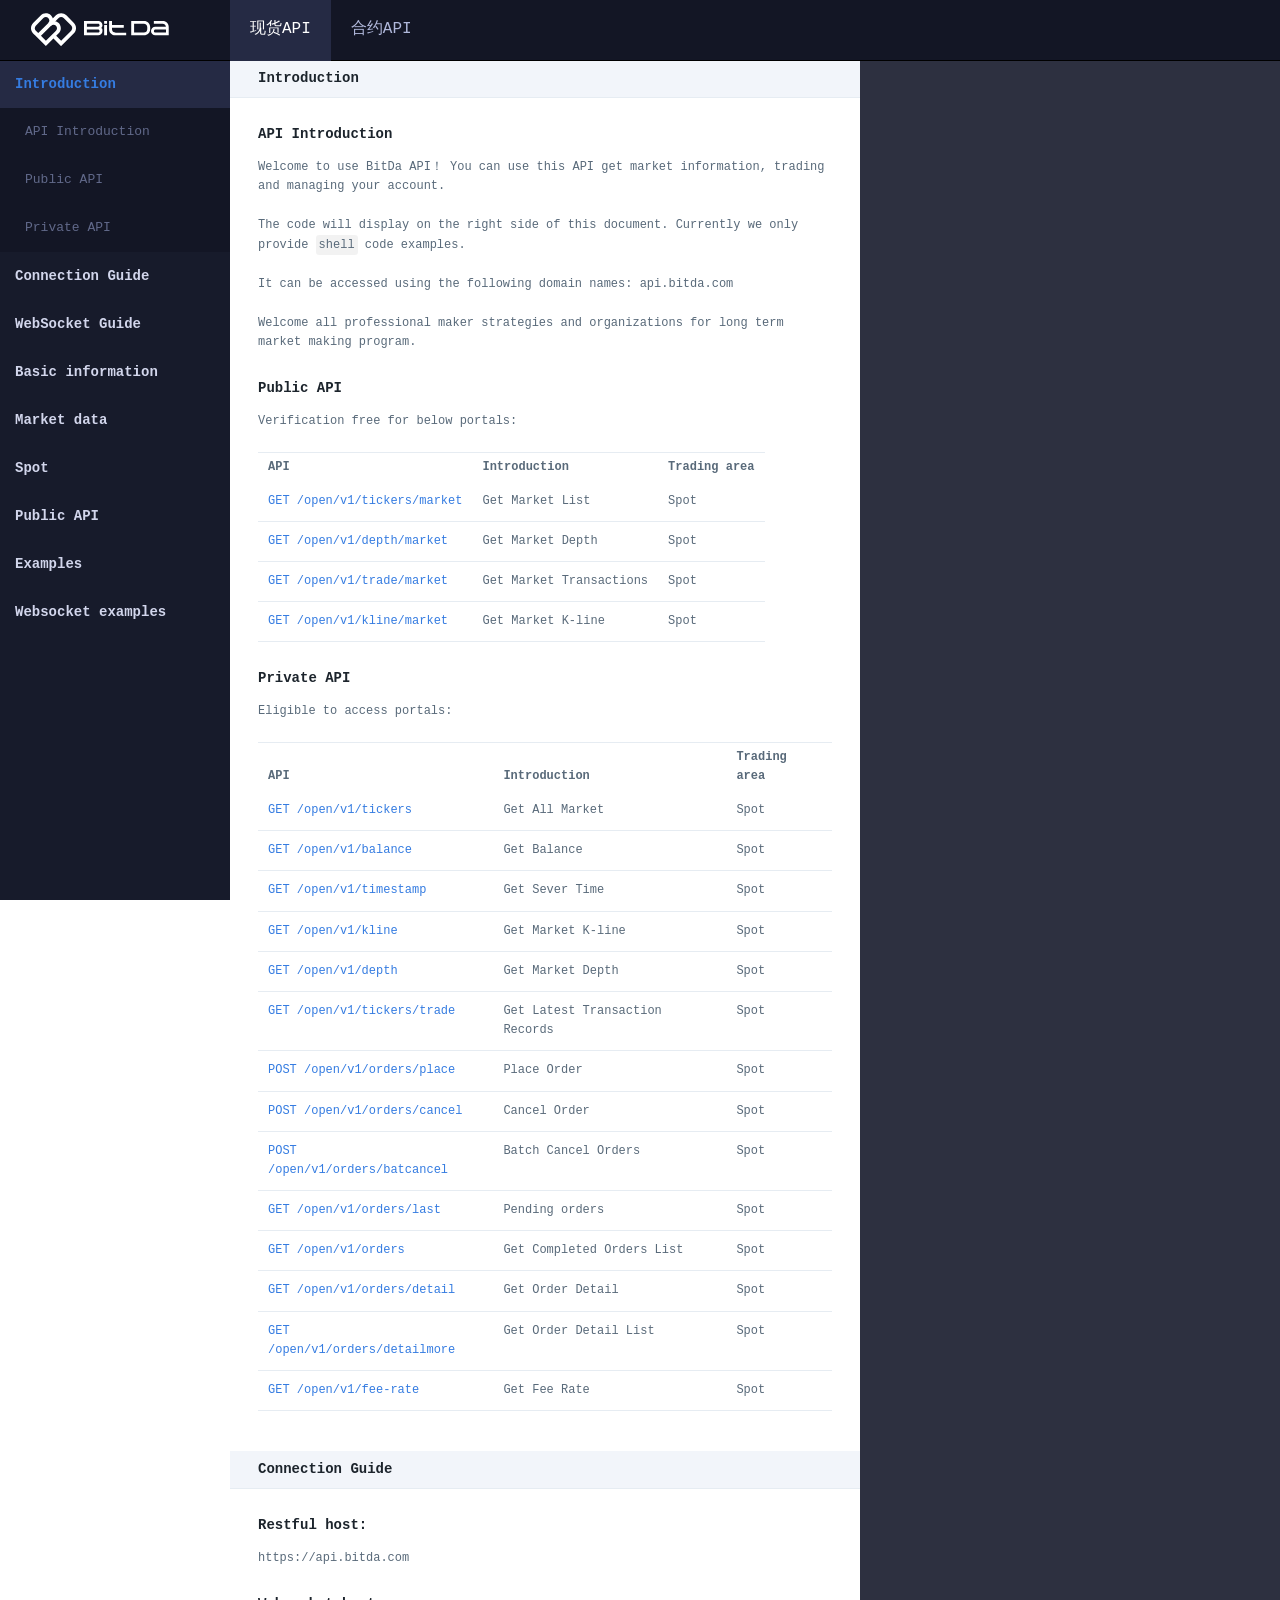
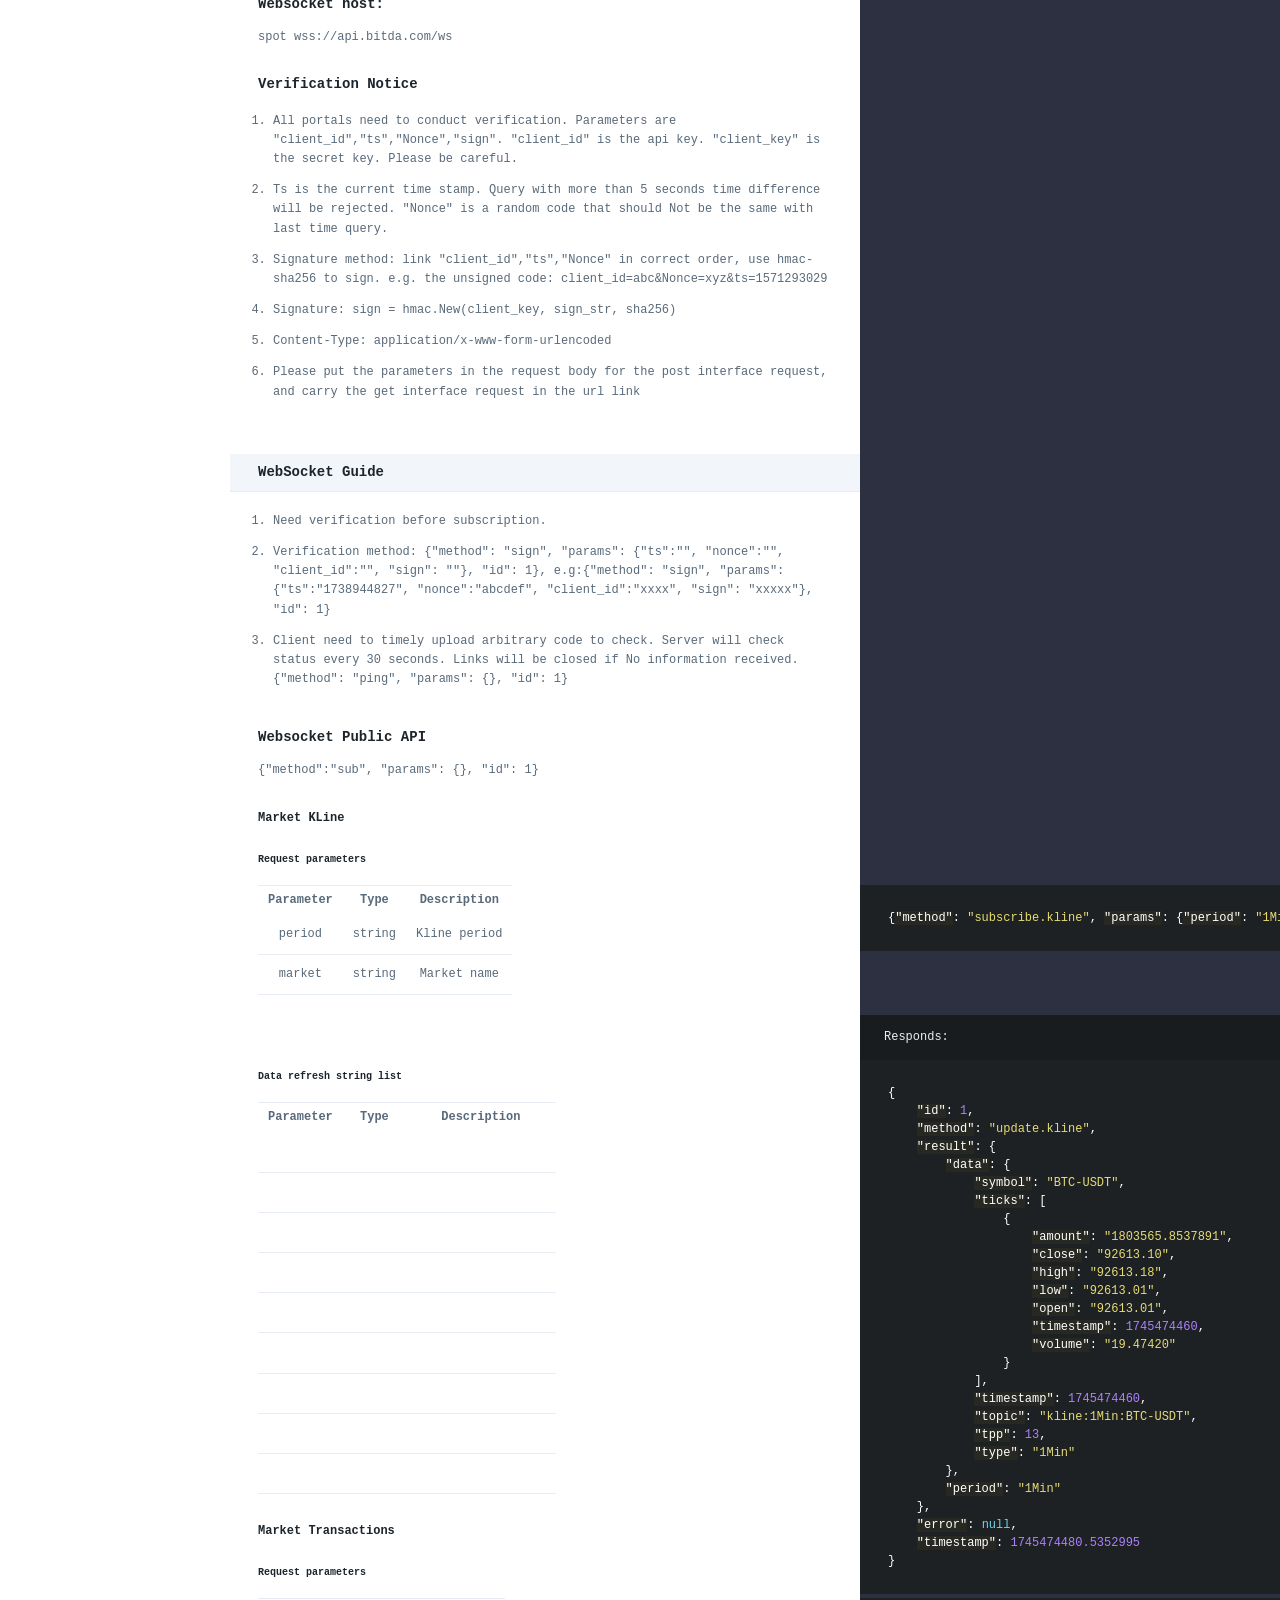
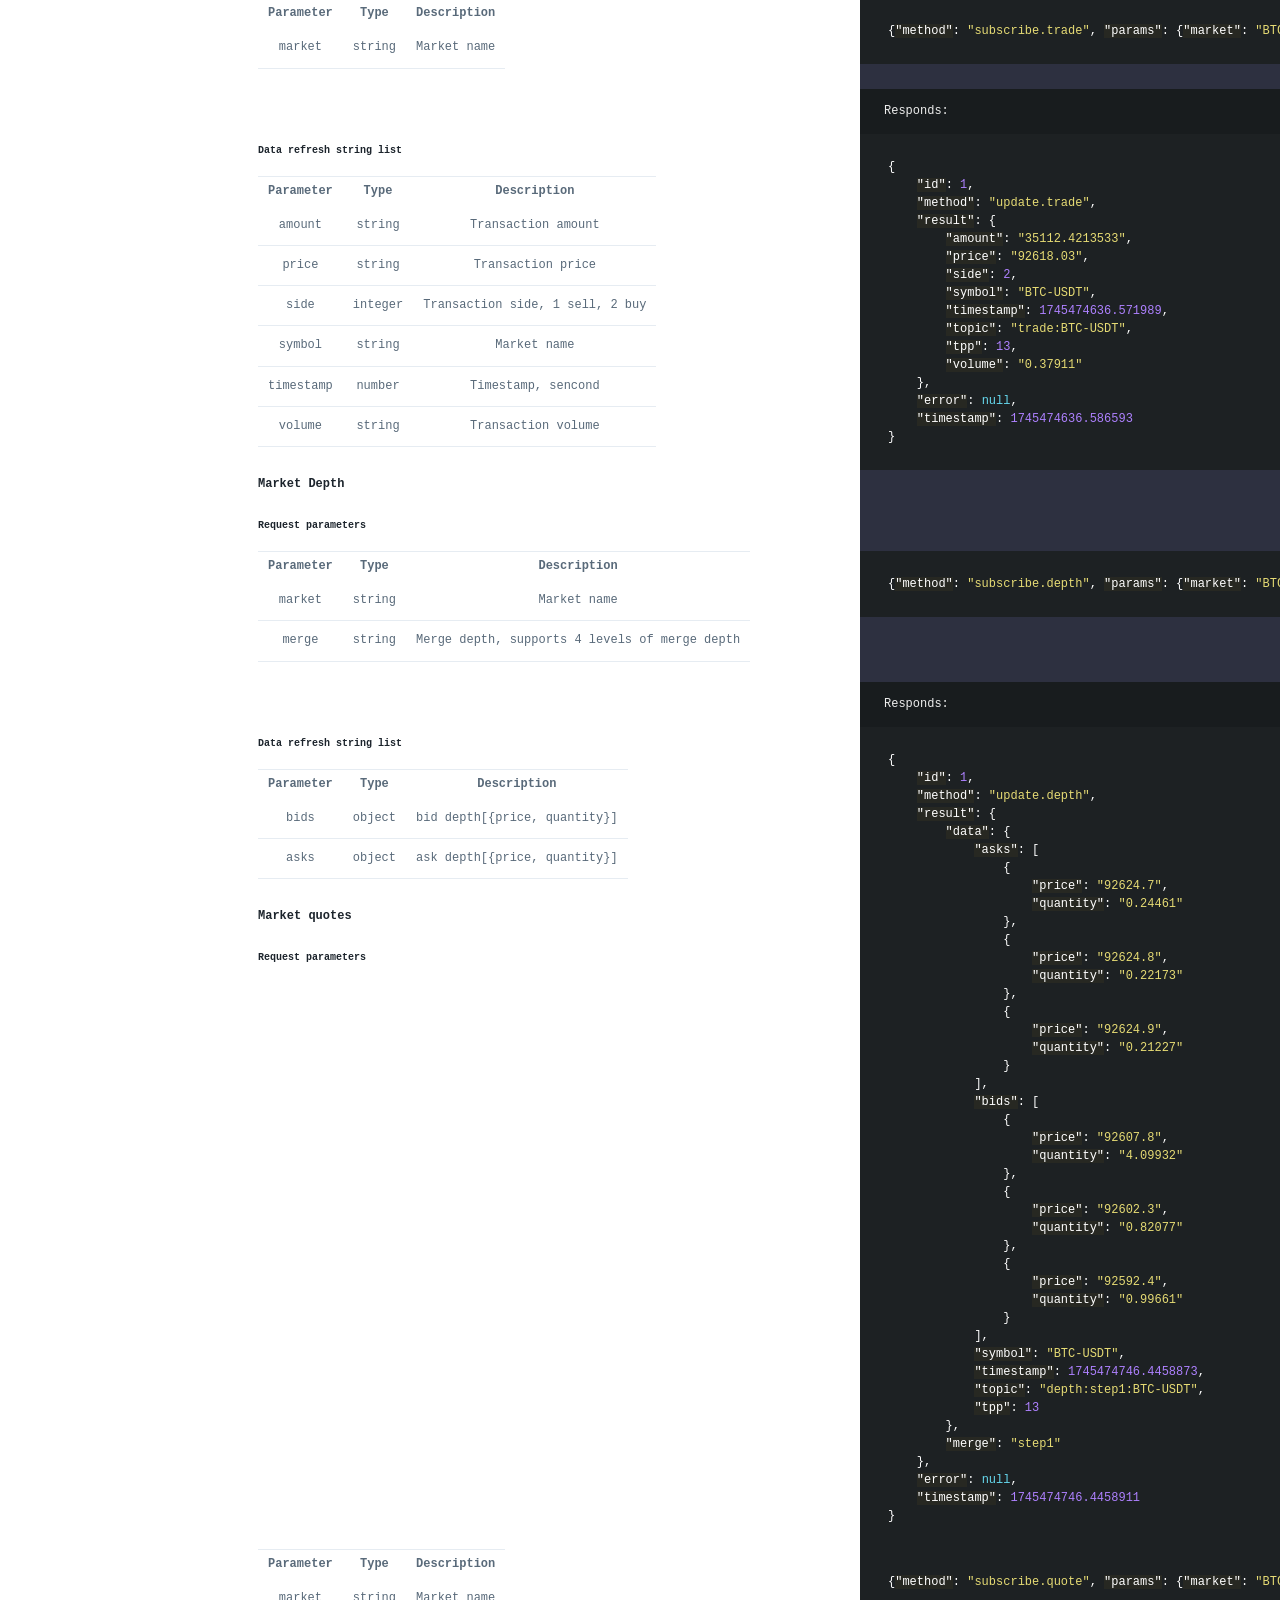
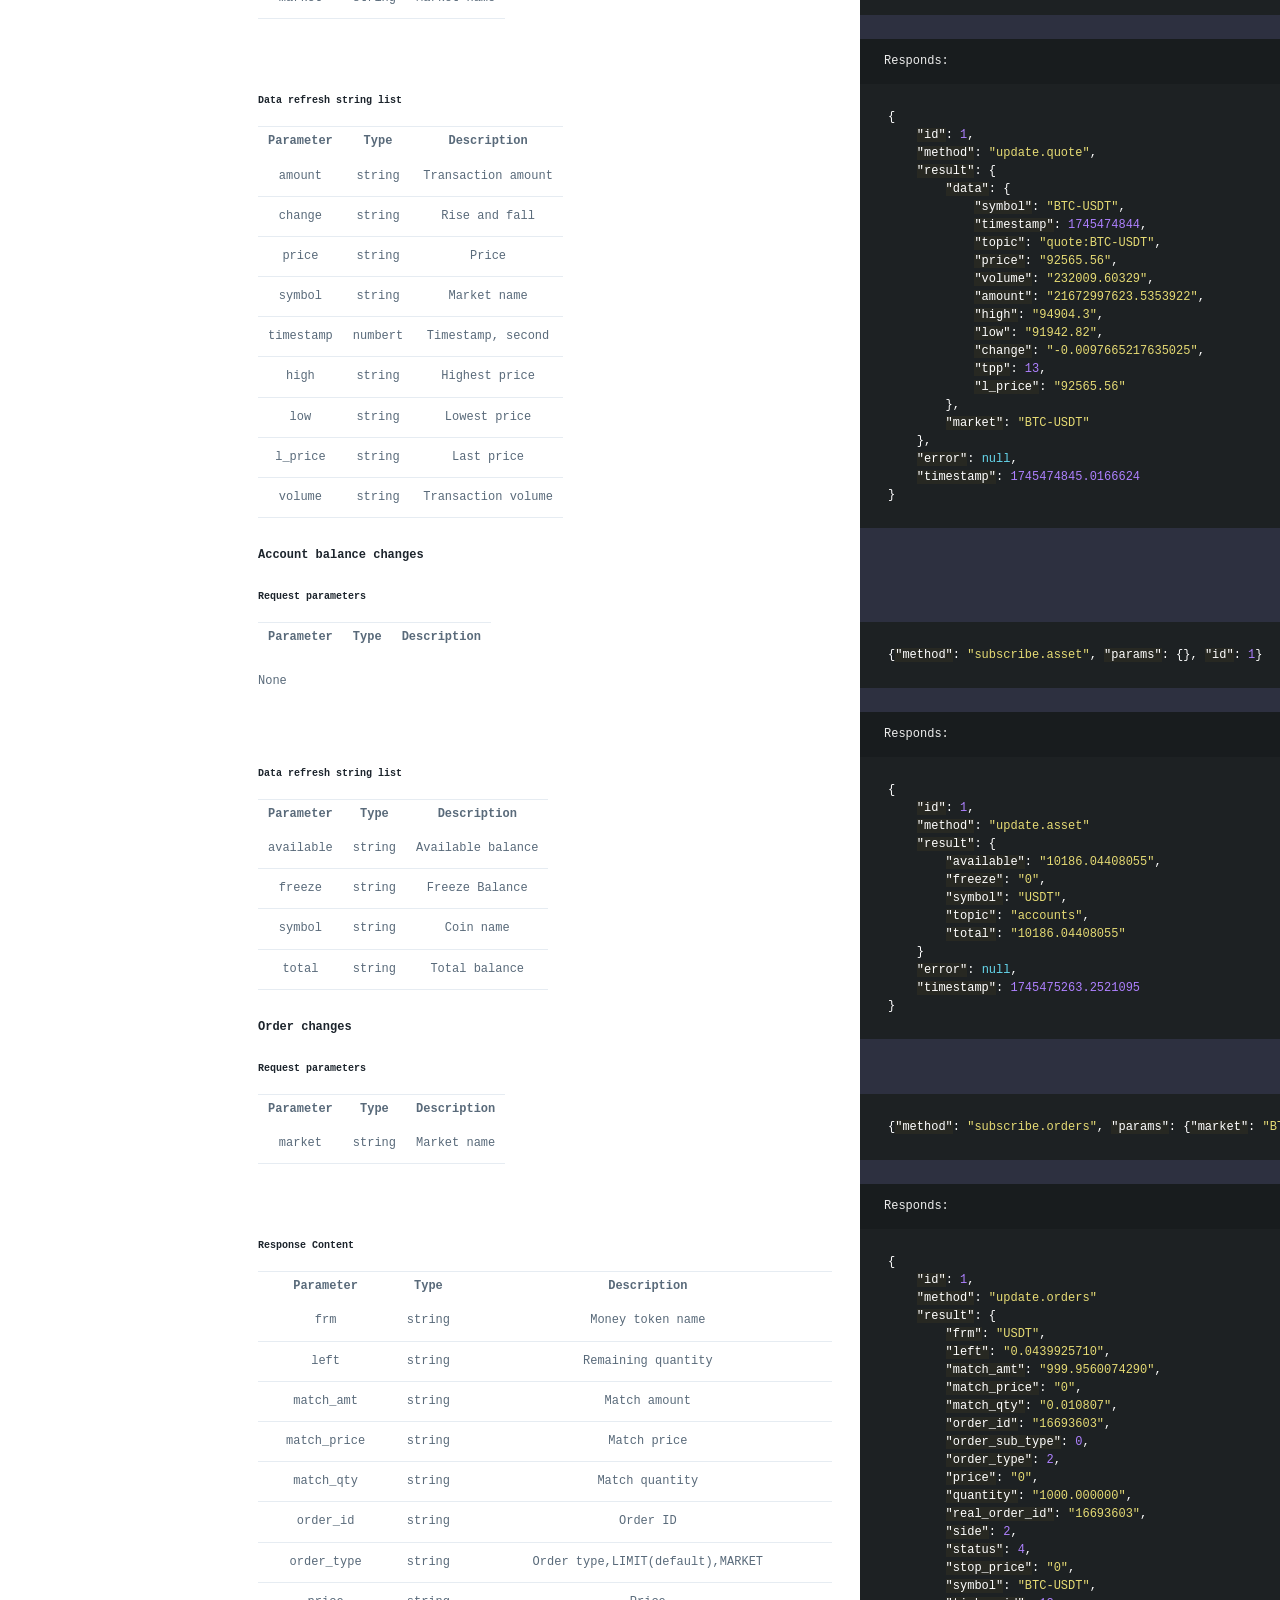
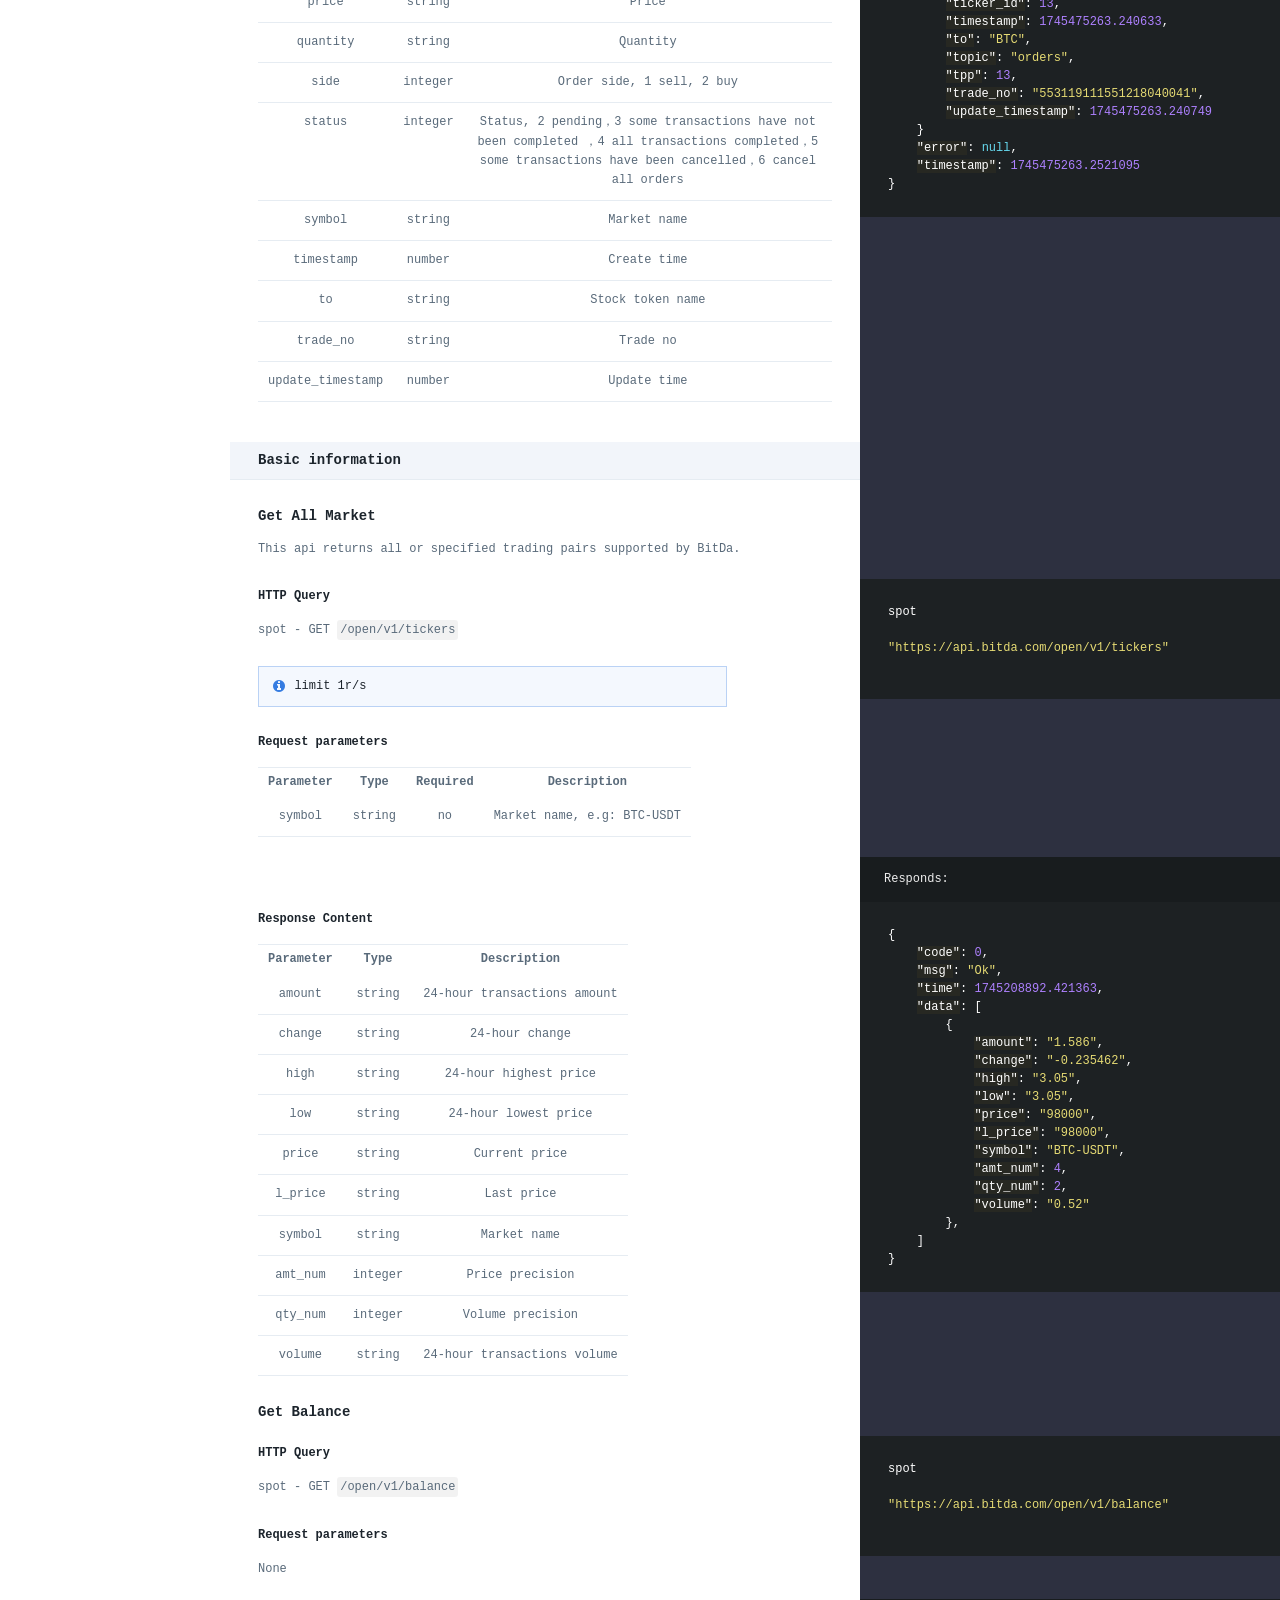
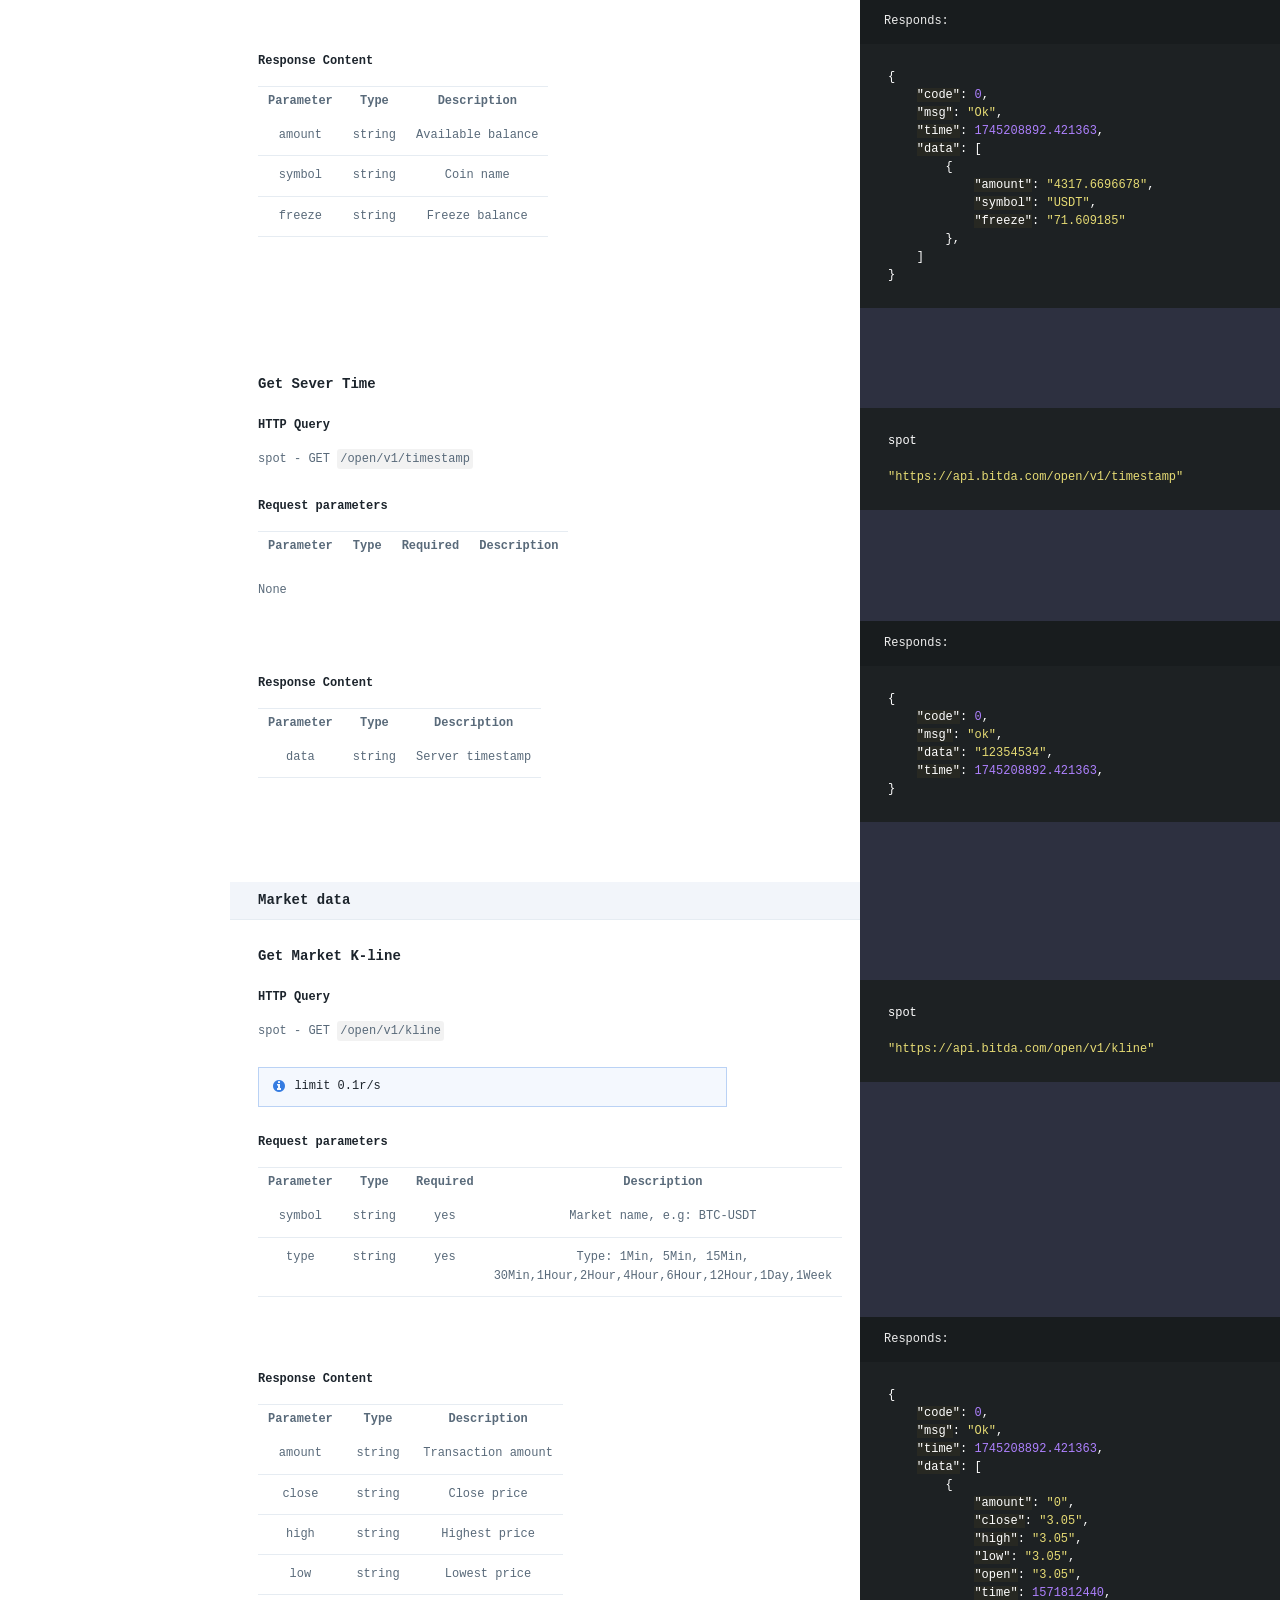
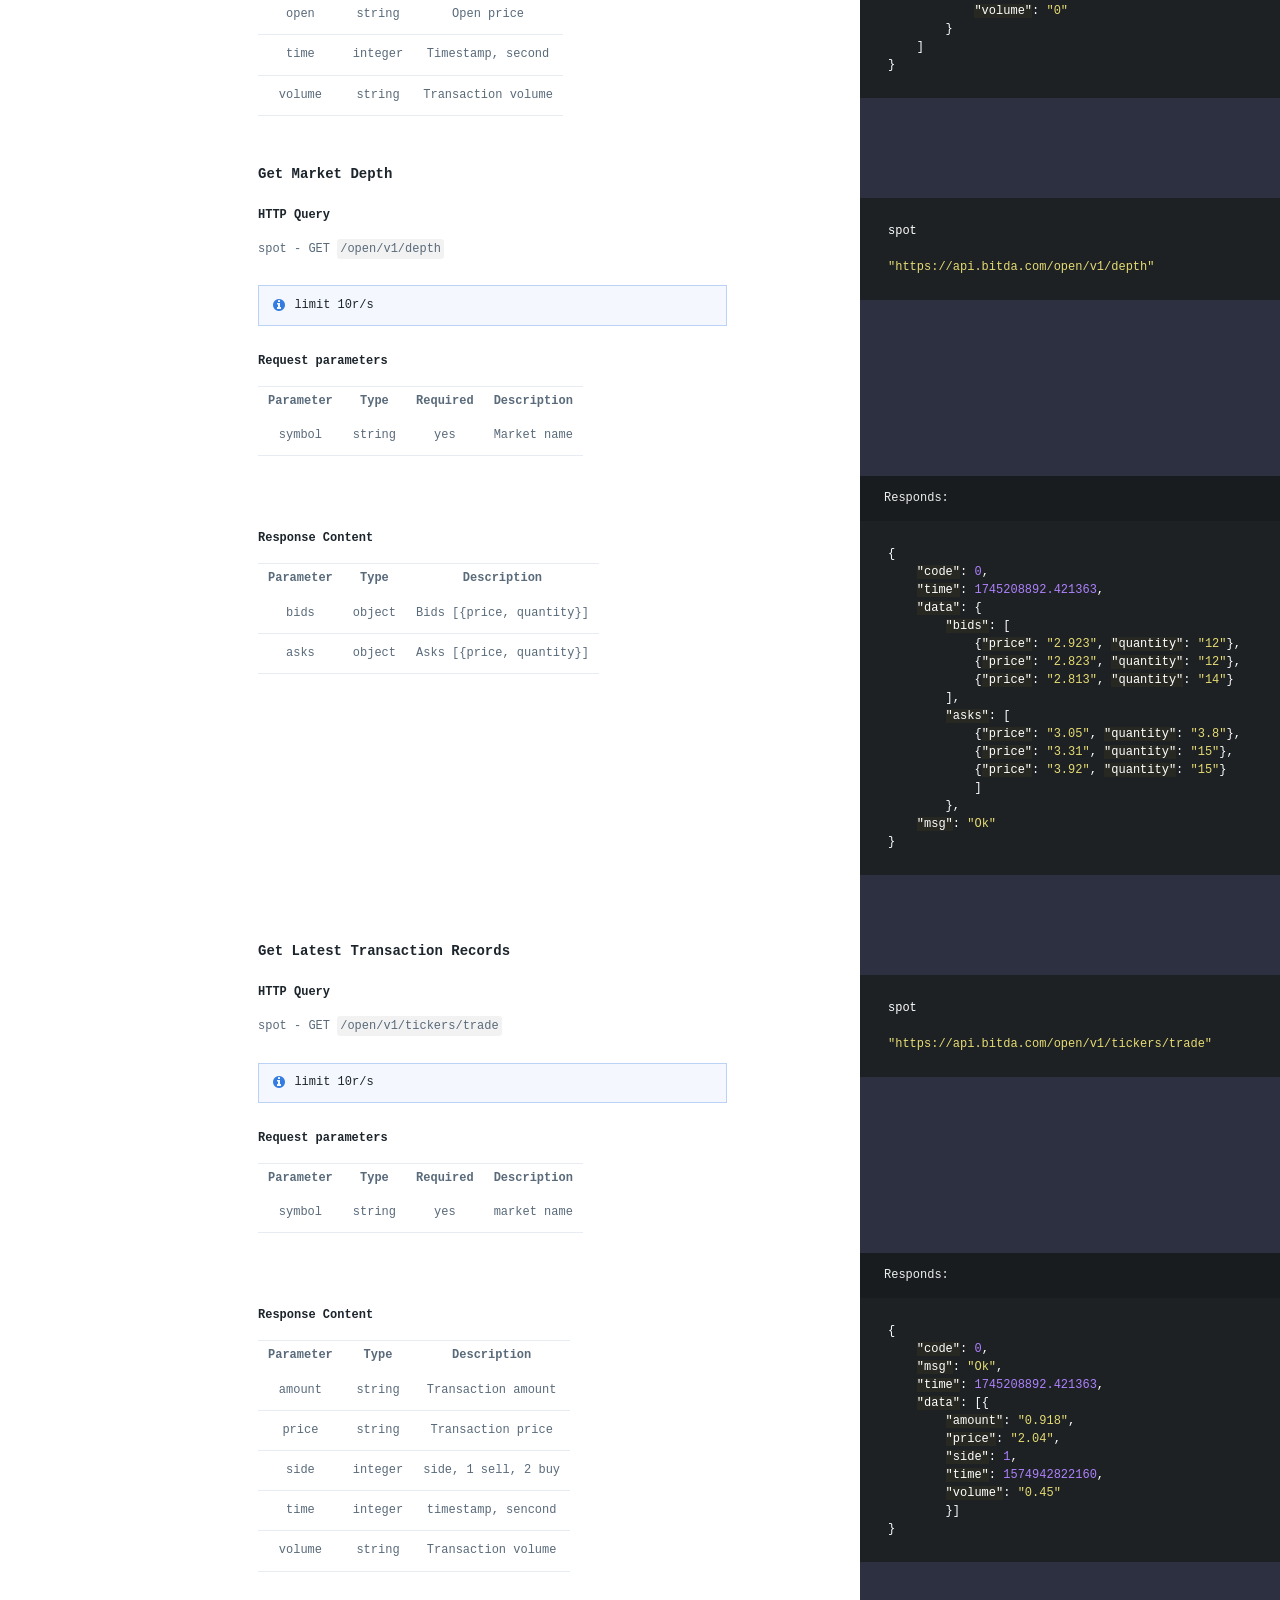
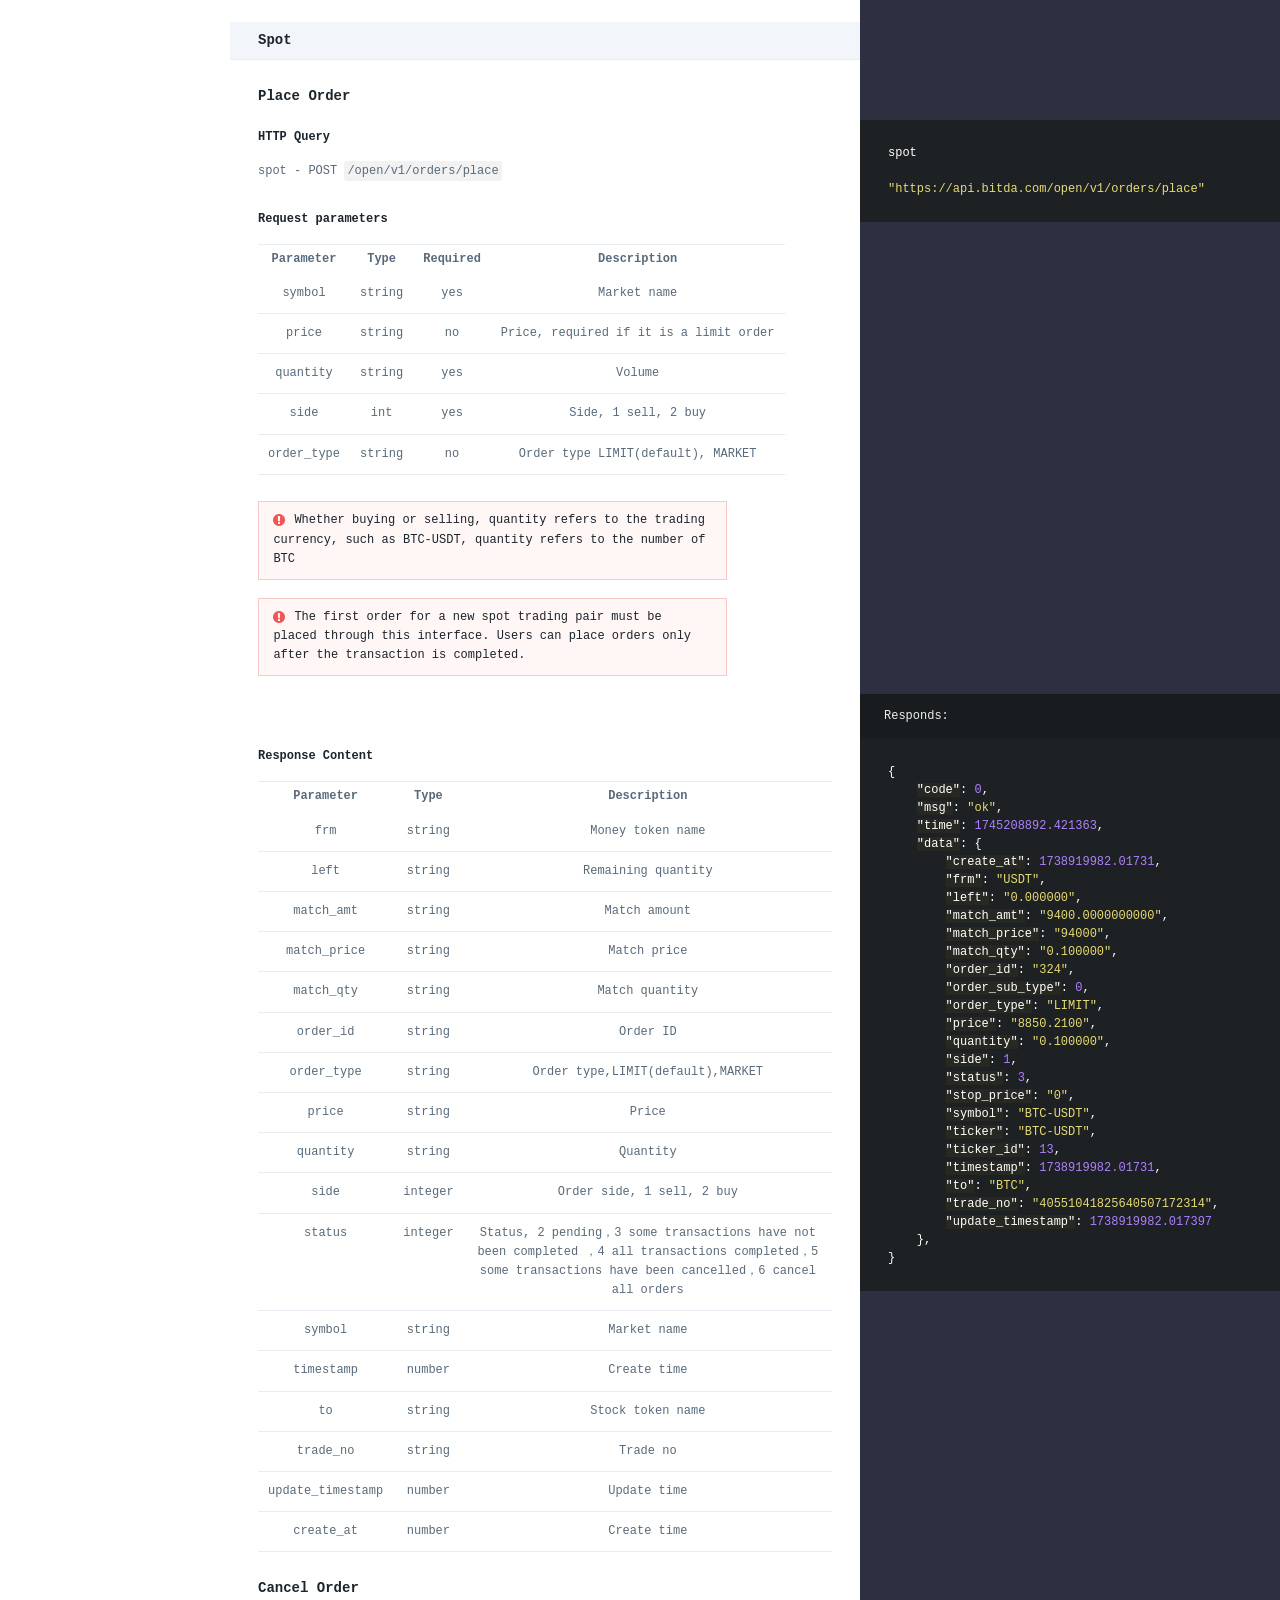
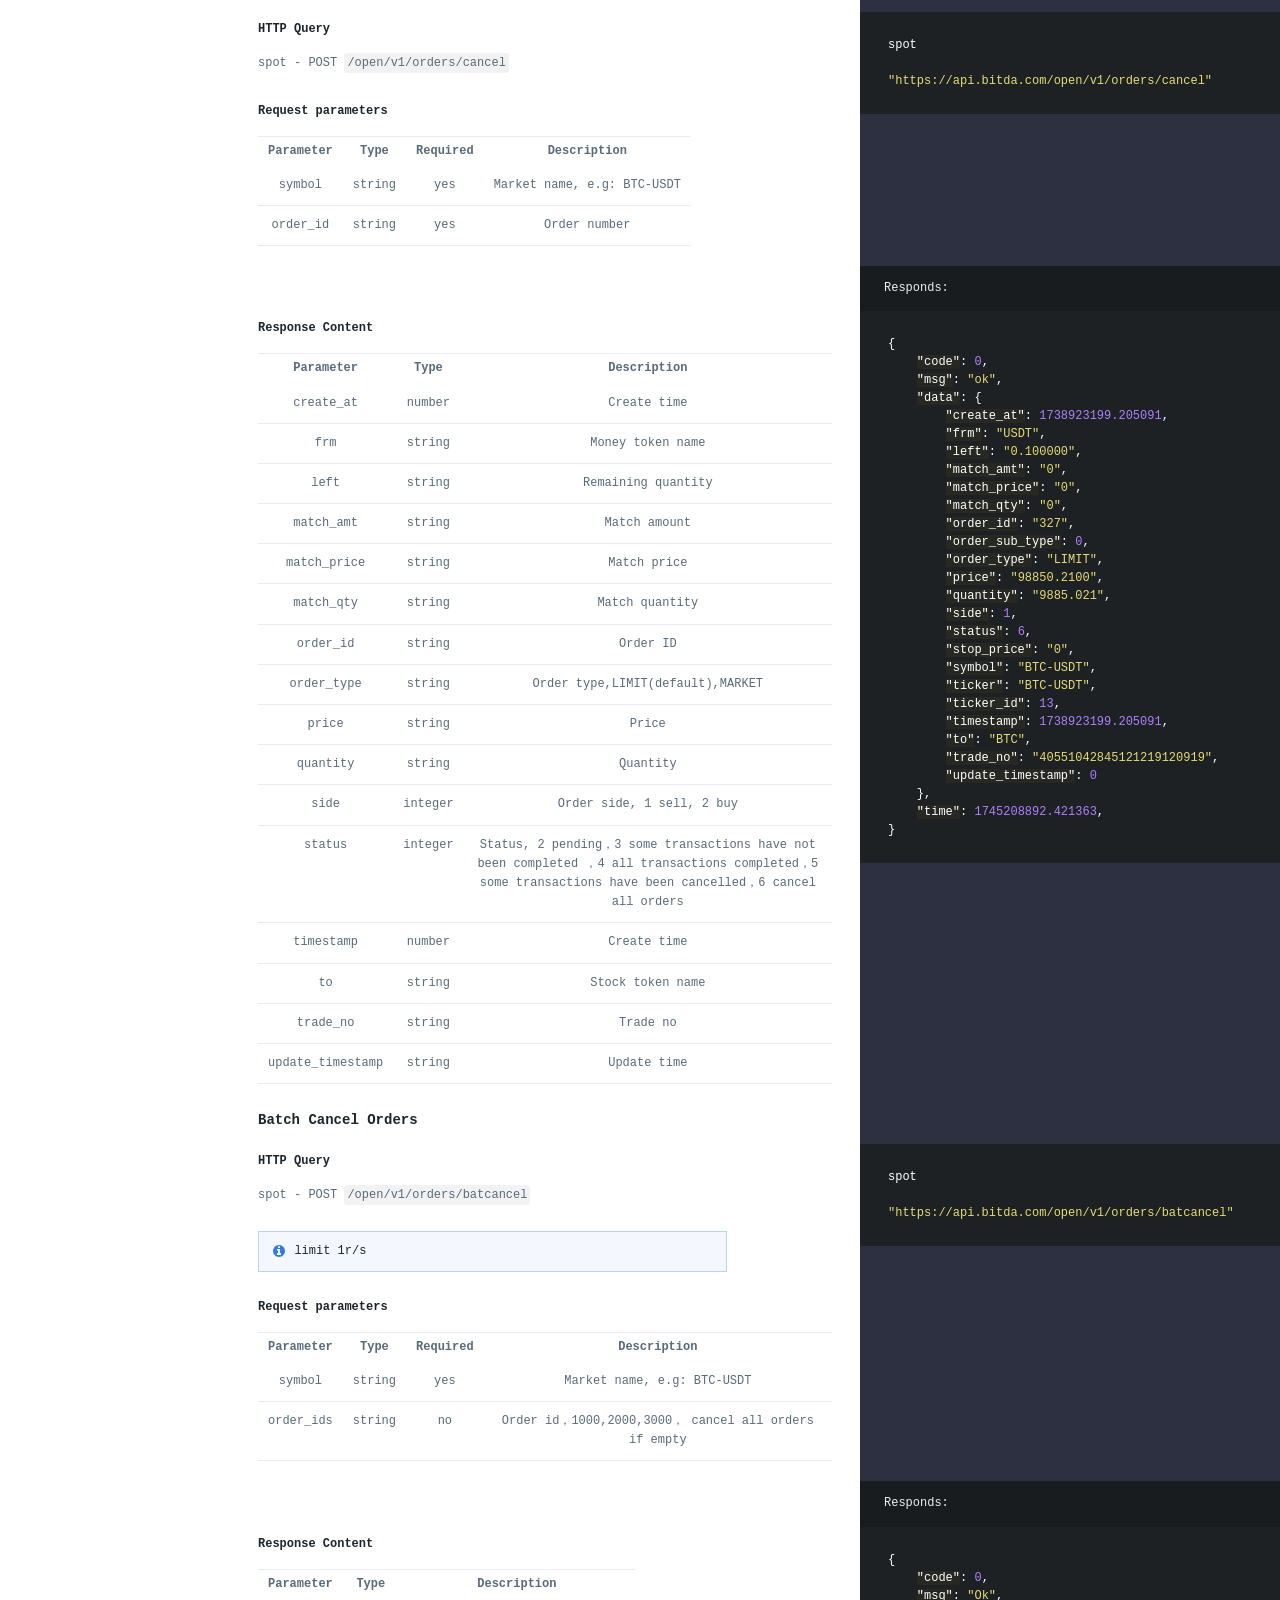
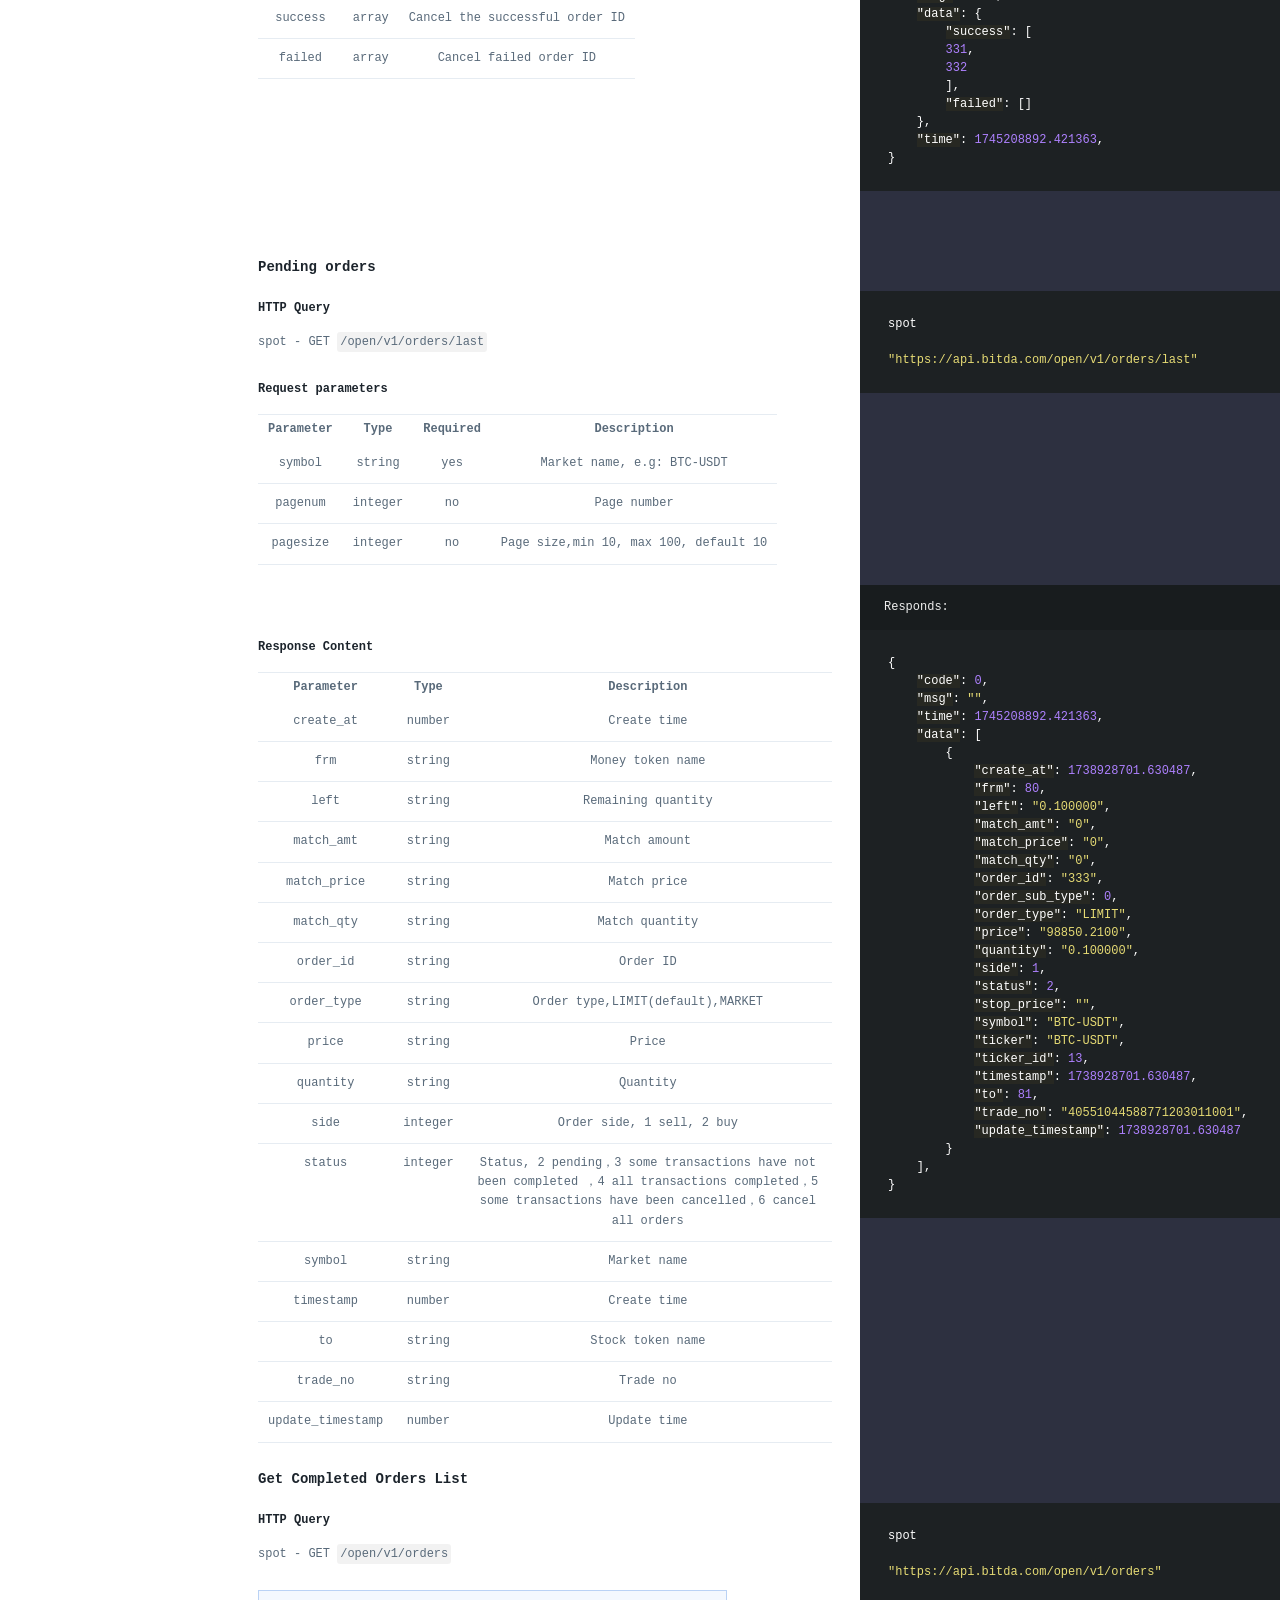
==== spot/v1/en/index.html @ b17b2d85 "publish: update generated from commit 3be84f6f4f628b00132f5c5164892bb37b4361b2" ====
<!doctype html>
<html>
  <head>
    <meta charset="utf-8">
    <meta content="IE=edge,chrome=1" http-equiv="X-UA-Compatible">
    <meta name="viewport" content="width=device-width, initial-scale=1, maximum-scale=1">
    <link href="images/favicon-dede8a83.ico" rel="icon" type="image/ico" />
    <title>BitDa Spot API Documentation</title>
    <style>
      .highlight table td { padding: 5px; }
.highlight table pre { margin: 0; }
.highlight .gh {
  color: #999999;
}
.highlight .sr {
  color: #f6aa11;
}
.highlight .go {
  color: #888888;
}
.highlight .gp {
  color: #555555;
}
.highlight .gs {
}
.highlight .gu {
  color: #aaaaaa;
}
.highlight .nb {
  color: #f6aa11;
}
.highlight .cm {
  color: #75715e;
}
.highlight .cp {
  color: #75715e;
}
.highlight .c1 {
  color: #75715e;
}
.highlight .cs {
  color: #75715e;
}
.highlight .c, .highlight .ch, .highlight .cd, .highlight .cpf {
  color: #75715e;
}
.highlight .err {
  color: #960050;
}
.highlight .gr {
  color: #960050;
}
.highlight .gt {
  color: #960050;
}
.highlight .gd {
  color: #49483e;
}
.highlight .gi {
  color: #49483e;
}
.highlight .ge {
  color: #49483e;
}
.highlight .kc {
  color: #66d9ef;
}
.highlight .kd {
  color: #66d9ef;
}
.highlight .kr {
  color: #66d9ef;
}
.highlight .no {
  color: #66d9ef;
}
.highlight .kt {
  color: #66d9ef;
}
.highlight .mf {
  color: #ae81ff;
}
.highlight .mh {
  color: #ae81ff;
}
.highlight .il {
  color: #ae81ff;
}
.highlight .mi {
  color: #ae81ff;
}
.highlight .mo {
  color: #ae81ff;
}
.highlight .m, .highlight .mb, .highlight .mx {
  color: #ae81ff;
}
.highlight .sc {
  color: #ae81ff;
}
.highlight .se {
  color: #ae81ff;
}
.highlight .ss {
  color: #ae81ff;
}
.highlight .sd {
  color: #e6db74;
}
.highlight .s2 {
  color: #e6db74;
}
.highlight .sb {
  color: #e6db74;
}
.highlight .sh {
  color: #e6db74;
}
.highlight .si {
  color: #e6db74;
}
.highlight .sx {
  color: #e6db74;
}
.highlight .s1 {
  color: #e6db74;
}
.highlight .s, .highlight .sa, .highlight .dl {
  color: #e6db74;
}
.highlight .na {
  color: #a6e22e;
}
.highlight .nc {
  color: #a6e22e;
}
.highlight .nd {
  color: #a6e22e;
}
.highlight .ne {
  color: #a6e22e;
}
.highlight .nf, .highlight .fm {
  color: #a6e22e;
}
.highlight .vc {
  color: #ffffff;
  background-color: #272822;
}
.highlight .nn {
  color: #ffffff;
  background-color: #272822;
}
.highlight .nl {
  color: #ffffff;
  background-color: #272822;
}
.highlight .ni {
  color: #ffffff;
  background-color: #272822;
}
.highlight .bp {
  color: #ffffff;
  background-color: #272822;
}
.highlight .vg {
  color: #ffffff;
  background-color: #272822;
}
.highlight .vi {
  color: #ffffff;
  background-color: #272822;
}
.highlight .nv, .highlight .vm {
  color: #ffffff;
  background-color: #272822;
}
.highlight .w {
  color: #ffffff;
  background-color: #272822;
}
.highlight {
  color: #ffffff;
  background-color: #272822;
}
.highlight .n, .highlight .py, .highlight .nx {
  color: #ffffff;
  background-color: #272822;
}
.highlight .ow {
  color: #f92672;
}
.highlight .nt {
  color: #f92672;
}
.highlight .k, .highlight .kv {
  color: #f92672;
}
.highlight .kn {
  color: #f92672;
}
.highlight .kp {
  color: #f92672;
}
.highlight .o {
  color: #f92672;
}
    </style>
    <link href="stylesheets/screen-48687268.css" rel="stylesheet" media="screen" />
    <link href="stylesheets/print-92353496.css" rel="stylesheet" media="print" />
      <script src="javascripts/all_nosearch-c275c2f6.js"></script>
  </head>

  <body class="index" data-languages="[]">
    <a href="#" id="nav-button">
      <span>
        <img src="images/navbar-cad8cdcb.png" alt="" />
      </span>
    </a>
    <header>
      <div class="flex_box">
        <a href="https://www.bitda.com">
          <img src="images/logo-4042ab18.svg" class="logo" alt="" />
        </a>
        <div class="nav_box">
          <!-- <span class="nav_cell" style="display: none">
            <a href="javascript:;" class="nav_first">v1<i class="icon_nav"></i></a>
            <ul class="nav_ul">
              <li>
                <a href="/spot/v1/en/" id="v1_url">v1</a>
              </li>
            </ul>
          </span> -->
          <span class="nav_cell nav_tab nav_active">
            <a href="/spot/v1/cn/" id="btn_spot">现货API</a>
          </span>
          <span class="nav_cell nav_tab">
            <a href="/futures/v1/cn/" id="btn_futures">合约API</a>
          </span>
        </div>
      </div>
      <!-- <a href="/spot/v1/cn/" class="lang" id="lang_box">简体中文</a> -->
    </header>
    <div class="toc-wrapper">
      <ul id="toc" class="toc-list-h1">
          <li>
            <a href="#introduction" class="toc-h1 toc-link" data-title="Introduction">Introduction</a>
              <ul class="toc-list-h2">
                  <li>
                    <a href="#api-introduction" class="toc-h2 toc-link" data-title="API Introduction">API Introduction</a>
                  </li>
                  <li>
                    <a href="#public-api" class="toc-h2 toc-link" data-title="Public API">Public API</a>
                  </li>
                  <li>
                    <a href="#private-api" class="toc-h2 toc-link" data-title="Private API">Private API</a>
                  </li>
              </ul>
          </li>
          <li>
            <a href="#connection-guide" class="toc-h1 toc-link" data-title="Connection Guide">Connection Guide</a>
              <ul class="toc-list-h2">
                  <li>
                    <a href="#restful-host" class="toc-h2 toc-link" data-title="Restful host:">Restful host:</a>
                  </li>
                  <li>
                    <a href="#websocket-host" class="toc-h2 toc-link" data-title="Websocket host:">Websocket host:</a>
                  </li>
                  <li>
                    <a href="#verification-notice" class="toc-h2 toc-link" data-title="Verification Notice">Verification Notice</a>
                  </li>
              </ul>
          </li>
          <li>
            <a href="#websocket-guide" class="toc-h1 toc-link" data-title="WebSocket Guide">WebSocket Guide</a>
              <ul class="toc-list-h2">
                  <li>
                    <a href="#websocket-public-api" class="toc-h2 toc-link" data-title="Websocket Public API">Websocket Public API</a>
                  </li>
              </ul>
          </li>
          <li>
            <a href="#basic-information" class="toc-h1 toc-link" data-title="Basic information">Basic information</a>
              <ul class="toc-list-h2">
                  <li>
                    <a href="#get-all-market" class="toc-h2 toc-link" data-title="Get All Market">Get All Market</a>
                  </li>
                  <li>
                    <a href="#get-balance" class="toc-h2 toc-link" data-title="Get Balance">Get Balance</a>
                  </li>
                  <li>
                    <a href="#get-sever-time" class="toc-h2 toc-link" data-title="Get Sever Time">Get Sever Time</a>
                  </li>
              </ul>
          </li>
          <li>
            <a href="#market-data" class="toc-h1 toc-link" data-title="Market data">Market data</a>
              <ul class="toc-list-h2">
                  <li>
                    <a href="#get-market-k-line" class="toc-h2 toc-link" data-title="Get Market K-line">Get Market K-line</a>
                  </li>
                  <li>
                    <a href="#get-market-depth" class="toc-h2 toc-link" data-title="Get Market Depth">Get Market Depth</a>
                  </li>
                  <li>
                    <a href="#get-latest-transaction-records" class="toc-h2 toc-link" data-title="Get Latest Transaction Records">Get Latest Transaction Records</a>
                  </li>
              </ul>
          </li>
          <li>
            <a href="#spot" class="toc-h1 toc-link" data-title="Spot">Spot</a>
              <ul class="toc-list-h2">
                  <li>
                    <a href="#place-order" class="toc-h2 toc-link" data-title="Place Order">Place Order</a>
                  </li>
                  <li>
                    <a href="#cancel-order" class="toc-h2 toc-link" data-title="Cancel Order">Cancel Order</a>
                  </li>
                  <li>
                    <a href="#batch-cancel-orders" class="toc-h2 toc-link" data-title="Batch Cancel Orders">Batch Cancel Orders</a>
                  </li>
                  <li>
                    <a href="#pending-orders" class="toc-h2 toc-link" data-title="Pending orders">Pending orders</a>
                  </li>
                  <li>
                    <a href="#get-completed-orders-list" class="toc-h2 toc-link" data-title="Get Completed Orders List">Get Completed Orders List</a>
                  </li>
                  <li>
                    <a href="#get-order-detail" class="toc-h2 toc-link" data-title="Get Order Detail">Get Order Detail</a>
                  </li>
                  <li>
                    <a href="#get-order-detail-list" class="toc-h2 toc-link" data-title="Get Order Detail List">Get Order Detail List</a>
                  </li>
                  <li>
                    <a href="#get-fee-rate" class="toc-h2 toc-link" data-title="Get Fee Rate">Get Fee Rate</a>
                  </li>
              </ul>
          </li>
          <li>
            <a href="#public-api-2" class="toc-h1 toc-link" data-title="Public API">Public API</a>
              <ul class="toc-list-h2">
                  <li>
                    <a href="#get-market-list" class="toc-h2 toc-link" data-title="Get Market List">Get Market List</a>
                  </li>
                  <li>
                    <a href="#get-market-depth-2" class="toc-h2 toc-link" data-title="Get Market Depth">Get Market Depth</a>
                  </li>
                  <li>
                    <a href="#get-market-transactions" class="toc-h2 toc-link" data-title="Get Market Transactions">Get Market Transactions</a>
                  </li>
                  <li>
                    <a href="#get-market-k-line-2" class="toc-h2 toc-link" data-title="Get Market K-line">Get Market K-line</a>
                  </li>
              </ul>
          </li>
          <li>
            <a href="#examples" class="toc-h1 toc-link" data-title="Examples">Examples</a>
          </li>
          <li>
            <a href="#websocket-examples" class="toc-h1 toc-link" data-title="Websocket examples">Websocket examples</a>
          </li>
      </ul>
    </div>
    <div class="page-wrapper">
      <div class="dark-box"></div>
      <div class="content">
        <h1 id='introduction'>Introduction</h1><h2 id='api-introduction'>API Introduction</h2>
<p>Welcome to use BitDa API！ You can use this API get market information, trading and managing your account.</p>

<p>The code will display on the right side of this document. Currently we only provide <code>shell</code> code examples.</p>

<p>It can be accessed using the following domain names: api.bitda.com</p>

<p>Welcome all professional maker strategies and organizations for long term market making program.</p>
<h2 id='public-api'>Public API</h2>
<p>Verification free for below portals:</p>

<table><thead>
<tr>
<th>API</th>
<th>Introduction</th>
<th>Trading area</th>
</tr>
</thead><tbody>
<tr>
<td><a href="#495cebdeec-2">GET /open/v1/tickers/market</a></td>
<td>Get Market List</td>
<td>Spot</td>
</tr>
<tr>
<td><a href="#a1128a972d-2">GET /open/v1/depth/market</a></td>
<td>Get Market Depth</td>
<td>Spot</td>
</tr>
<tr>
<td><a href="#775841b581-2">GET /open/v1/trade/market</a></td>
<td>Get Market Transactions</td>
<td>Spot</td>
</tr>
<tr>
<td><a href="#k-3">GET /open/v1/kline/market</a></td>
<td>Get Market K-line</td>
<td>Spot</td>
</tr>
</tbody></table>
<h2 id='private-api'>Private API</h2>
<p>Eligible to access portals:</p>

<table><thead>
<tr>
<th>API</th>
<th>Introduction</th>
<th>Trading area</th>
</tr>
</thead><tbody>
<tr>
<td><a href="#ebe64e52ff">GET /open/v1/tickers</a></td>
<td>Get All Market</td>
<td>Spot</td>
</tr>
<tr>
<td><a href="#870c0ab88b">GET /open/v1/balance</a></td>
<td>Get Balance</td>
<td>Spot</td>
</tr>
<tr>
<td><a href="#fc5a31ea39">GET /open/v1/timestamp</a></td>
<td>Get Sever Time</td>
<td>Spot</td>
</tr>
<tr>
<td><a href="#k-2">GET /open/v1/kline</a></td>
<td>Get Market K-line</td>
<td>Spot</td>
</tr>
<tr>
<td><a href="#0f7bd4961a">GET /open/v1/depth</a></td>
<td>Get Market Depth</td>
<td>Spot</td>
</tr>
<tr>
<td><a href="#5">GET /open/v1/tickers/trade</a></td>
<td>Get Latest Transaction Records</td>
<td>Spot</td>
</tr>
<tr>
<td><a href="#fd6ce2a756">POST /open/v1/orders/place</a></td>
<td>Place Order</td>
<td>Spot</td>
</tr>
<tr>
<td><a href="#7742416be6">POST /open/v1/orders/cancel</a></td>
<td>Cancel Order</td>
<td>Spot</td>
</tr>
<tr>
<td><a href="#cedb99e805">POST /open/v1/orders/batcancel</a></td>
<td>Batch Cancel Orders</td>
<td>Spot</td>
</tr>
<tr>
<td><a href="#c2313ec9bf">GET /open/v1/orders/last</a></td>
<td>Pending orders</td>
<td>Spot</td>
</tr>
<tr>
<td><a href="#cbbcc98be2">GET /open/v1/orders</a></td>
<td>Get Completed Orders List</td>
<td>Spot</td>
</tr>
<tr>
<td><a href="#3fbc9cb788">GET /open/v1/orders/detail</a></td>
<td>Get Order Detail</td>
<td>Spot</td>
</tr>
<tr>
<td><a href="#d1baf83d74">GET /open/v1/orders/detailmore</a></td>
<td>Get Order Detail List</td>
<td>Spot</td>
</tr>
<tr>
<td><a href="#6033256dc0">GET /open/v1/fee-rate</a></td>
<td>Get Fee Rate</td>
<td>Spot</td>
</tr>
</tbody></table>
<h1 id='connection-guide'>Connection Guide</h1><h2 id='restful-host'>Restful host:</h2>
<p>https://api.bitda.com</p>
<h2 id='websocket-host'>Websocket host:</h2>
<p>spot
    wss://api.bitda.com/ws</p>
<h2 id='verification-notice'>Verification Notice</h2>
<ol>
<li><p>All portals need to conduct verification. Parameters are &quot;client_id&quot;,&quot;ts&quot;,&quot;Nonce&quot;,&quot;sign&quot;. &quot;client_id&quot; is the api key. &quot;client_key&quot; is the secret key. Please be careful.</p></li>
<li><p>Ts is the current time stamp. Query with more than 5 seconds time difference will be rejected. &quot;Nonce&quot; is a random code that should Not be the same with last time query.</p></li>
<li><p>Signature method: link &quot;client_id&quot;,&quot;ts&quot;,&quot;Nonce&quot; in correct order, use hmac-sha256 to sign. e.g. the unsigned code: client_id=abc&amp;Nonce=xyz&amp;ts=1571293029</p></li>
<li><p>Signature: sign = hmac.New(client_key, sign_str, sha256)</p></li>
<li><p>Content-Type: application/x-www-form-urlencoded</p></li>
<li><p>Please put the parameters in the request body for the post interface request, and carry the get interface request in the url link</p></li>
</ol>
<h1 id='websocket-guide'>WebSocket Guide</h1>
<ol>
<li><p>Need verification before subscription.</p></li>
<li><p>Verification method: {&quot;method&quot;: &quot;sign&quot;, &quot;params&quot;: {&quot;ts&quot;:&quot;&quot;, &quot;nonce&quot;:&quot;&quot;, &quot;client_id&quot;:&quot;&quot;, &quot;sign&quot;: &quot;&quot;}, &quot;id&quot;: 1}, e.g:{&quot;method&quot;: &quot;sign&quot;, &quot;params&quot;: {&quot;ts&quot;:&quot;1738944827&quot;, &quot;nonce&quot;:&quot;abcdef&quot;, &quot;client_id&quot;:&quot;xxxx&quot;, &quot;sign&quot;: &quot;xxxxx&quot;}, &quot;id&quot;: 1}</p></li>
<li><p>Client need to timely upload arbitrary code to check. Server will check status every 30 seconds. Links will be closed if No information received.{&quot;method&quot;: &quot;ping&quot;, &quot;params&quot;: {}, &quot;id&quot;: 1}</p></li>
</ol>
<h2 id='websocket-public-api'>Websocket Public API</h2>
<p>{&quot;method&quot;:&quot;sub&quot;, &quot;params&quot;: {}, &quot;id&quot;: 1}</p>
<h3 id='market-kline'>Market KLine</h3><h4 id='request-parameters'>Request parameters</h4><div class="highlight"><pre class="highlight json tab-json"><code><span class="p">{</span><span class="nl">"method"</span><span class="p">:</span><span class="w"> </span><span class="s2">"subscribe.kline"</span><span class="p">,</span><span class="w"> </span><span class="nl">"params"</span><span class="p">:</span><span class="w"> </span><span class="p">{</span><span class="nl">"period"</span><span class="p">:</span><span class="w"> </span><span class="s2">"1Min"</span><span class="p">,</span><span class="w"> </span><span class="nl">"market"</span><span class="p">:</span><span class="w"> </span><span class="s2">"BTC-USDT"</span><span class="p">},</span><span class="w"> </span><span class="nl">"id"</span><span class="p">:</span><span class="w"> </span><span class="mi">1</span><span class="p">}</span><span class="w">
</span></code></pre></div>
<table><thead>
<tr>
<th style="text-align: center">Parameter</th>
<th style="text-align: center">Type</th>
<th style="text-align: center">Description</th>
</tr>
</thead><tbody>
<tr>
<td style="text-align: center">period</td>
<td style="text-align: center">string</td>
<td style="text-align: center">Kline period</td>
</tr>
<tr>
<td style="text-align: center">market</td>
<td style="text-align: center">string</td>
<td style="text-align: center">Market name</td>
</tr>
</tbody></table>

<blockquote>
<p>Responds:</p>
</blockquote>
<div class="highlight"><pre class="highlight json tab-json"><code><span class="p">{</span><span class="w">
    </span><span class="nl">"id"</span><span class="p">:</span><span class="w"> </span><span class="mi">1</span><span class="p">,</span><span class="w">
    </span><span class="nl">"method"</span><span class="p">:</span><span class="w"> </span><span class="s2">"update.kline"</span><span class="p">,</span><span class="w">
    </span><span class="nl">"result"</span><span class="p">:</span><span class="w"> </span><span class="p">{</span><span class="w">
        </span><span class="nl">"data"</span><span class="p">:</span><span class="w"> </span><span class="p">{</span><span class="w">
            </span><span class="nl">"symbol"</span><span class="p">:</span><span class="w"> </span><span class="s2">"BTC-USDT"</span><span class="p">,</span><span class="w">
            </span><span class="nl">"ticks"</span><span class="p">:</span><span class="w"> </span><span class="p">[</span><span class="w">
                </span><span class="p">{</span><span class="w">
                    </span><span class="nl">"amount"</span><span class="p">:</span><span class="w"> </span><span class="s2">"1803565.8537891"</span><span class="p">,</span><span class="w">
                    </span><span class="nl">"close"</span><span class="p">:</span><span class="w"> </span><span class="s2">"92613.10"</span><span class="p">,</span><span class="w">
                    </span><span class="nl">"high"</span><span class="p">:</span><span class="w"> </span><span class="s2">"92613.18"</span><span class="p">,</span><span class="w">
                    </span><span class="nl">"low"</span><span class="p">:</span><span class="w"> </span><span class="s2">"92613.01"</span><span class="p">,</span><span class="w">
                    </span><span class="nl">"open"</span><span class="p">:</span><span class="w"> </span><span class="s2">"92613.01"</span><span class="p">,</span><span class="w">
                    </span><span class="nl">"timestamp"</span><span class="p">:</span><span class="w"> </span><span class="mi">1745474460</span><span class="p">,</span><span class="w">
                    </span><span class="nl">"volume"</span><span class="p">:</span><span class="w"> </span><span class="s2">"19.47420"</span><span class="w">
                </span><span class="p">}</span><span class="w">
            </span><span class="p">],</span><span class="w">
            </span><span class="nl">"timestamp"</span><span class="p">:</span><span class="w"> </span><span class="mi">1745474460</span><span class="p">,</span><span class="w">
            </span><span class="nl">"topic"</span><span class="p">:</span><span class="w"> </span><span class="s2">"kline:1Min:BTC-USDT"</span><span class="p">,</span><span class="w">
            </span><span class="nl">"tpp"</span><span class="p">:</span><span class="w"> </span><span class="mi">13</span><span class="p">,</span><span class="w">
            </span><span class="nl">"type"</span><span class="p">:</span><span class="w"> </span><span class="s2">"1Min"</span><span class="w">
        </span><span class="p">},</span><span class="w">
        </span><span class="nl">"period"</span><span class="p">:</span><span class="w"> </span><span class="s2">"1Min"</span><span class="w">
    </span><span class="p">},</span><span class="w">
    </span><span class="nl">"error"</span><span class="p">:</span><span class="w"> </span><span class="kc">null</span><span class="p">,</span><span class="w">
    </span><span class="nl">"timestamp"</span><span class="p">:</span><span class="w"> </span><span class="mf">1745474480.5352995</span><span class="w">
</span><span class="p">}</span><span class="w">
</span></code></pre></div><h4 id='data-refresh-string-list'>Data refresh string list</h4>
<table><thead>
<tr>
<th style="text-align: center">Parameter</th>
<th style="text-align: center">Type</th>
<th style="text-align: center">Description</th>
</tr>
</thead><tbody>
<tr>
<td style="text-align: center">symbol</td>
<td style="text-align: center">string</td>
<td style="text-align: center">Market name</td>
</tr>
<tr>
<td style="text-align: center">ticks</td>
<td style="text-align: center">object</td>
<td style="text-align: center">Kline information</td>
</tr>
<tr>
<td style="text-align: center">amount</td>
<td style="text-align: center">string</td>
<td style="text-align: center">Transaction amount</td>
</tr>
<tr>
<td style="text-align: center">close</td>
<td style="text-align: center">string</td>
<td style="text-align: center">Close price</td>
</tr>
<tr>
<td style="text-align: center">high</td>
<td style="text-align: center">string</td>
<td style="text-align: center">Highest price</td>
</tr>
<tr>
<td style="text-align: center">low</td>
<td style="text-align: center">string</td>
<td style="text-align: center">Lowest price</td>
</tr>
<tr>
<td style="text-align: center">open</td>
<td style="text-align: center">string</td>
<td style="text-align: center">Open price</td>
</tr>
<tr>
<td style="text-align: center">timestamp</td>
<td style="text-align: center">number</td>
<td style="text-align: center">timestamp, second</td>
</tr>
<tr>
<td style="text-align: center">volume</td>
<td style="text-align: center">string</td>
<td style="text-align: center">Transaction volume</td>
</tr>
</tbody></table>
<h3 id='market-transactions'>Market Transactions</h3><h4 id='request-parameters-2'>Request parameters</h4><div class="highlight"><pre class="highlight json tab-json"><code><span class="p">{</span><span class="nl">"method"</span><span class="p">:</span><span class="w"> </span><span class="s2">"subscribe.trade"</span><span class="p">,</span><span class="w"> </span><span class="nl">"params"</span><span class="p">:</span><span class="w"> </span><span class="p">{</span><span class="nl">"market"</span><span class="p">:</span><span class="w"> </span><span class="s2">"BTC-USDT"</span><span class="p">},</span><span class="w"> </span><span class="nl">"id"</span><span class="p">:</span><span class="w"> </span><span class="mi">1</span><span class="p">}</span><span class="w">
</span></code></pre></div>
<table><thead>
<tr>
<th style="text-align: center">Parameter</th>
<th style="text-align: center">Type</th>
<th style="text-align: center">Description</th>
</tr>
</thead><tbody>
<tr>
<td style="text-align: center">market</td>
<td style="text-align: center">string</td>
<td style="text-align: center">Market name</td>
</tr>
</tbody></table>

<blockquote>
<p>Responds:</p>
</blockquote>
<div class="highlight"><pre class="highlight json tab-json"><code><span class="p">{</span><span class="w">
    </span><span class="nl">"id"</span><span class="p">:</span><span class="w"> </span><span class="mi">1</span><span class="p">,</span><span class="w">
    </span><span class="nl">"method"</span><span class="p">:</span><span class="w"> </span><span class="s2">"update.trade"</span><span class="p">,</span><span class="w">
    </span><span class="nl">"result"</span><span class="p">:</span><span class="w"> </span><span class="p">{</span><span class="w">
        </span><span class="nl">"amount"</span><span class="p">:</span><span class="w"> </span><span class="s2">"35112.4213533"</span><span class="p">,</span><span class="w">
        </span><span class="nl">"price"</span><span class="p">:</span><span class="w"> </span><span class="s2">"92618.03"</span><span class="p">,</span><span class="w">
        </span><span class="nl">"side"</span><span class="p">:</span><span class="w"> </span><span class="mi">2</span><span class="p">,</span><span class="w">
        </span><span class="nl">"symbol"</span><span class="p">:</span><span class="w"> </span><span class="s2">"BTC-USDT"</span><span class="p">,</span><span class="w">
        </span><span class="nl">"timestamp"</span><span class="p">:</span><span class="w"> </span><span class="mf">1745474636.571989</span><span class="p">,</span><span class="w">
        </span><span class="nl">"topic"</span><span class="p">:</span><span class="w"> </span><span class="s2">"trade:BTC-USDT"</span><span class="p">,</span><span class="w">
        </span><span class="nl">"tpp"</span><span class="p">:</span><span class="w"> </span><span class="mi">13</span><span class="p">,</span><span class="w">
        </span><span class="nl">"volume"</span><span class="p">:</span><span class="w"> </span><span class="s2">"0.37911"</span><span class="w">
    </span><span class="p">},</span><span class="w">
    </span><span class="nl">"error"</span><span class="p">:</span><span class="w"> </span><span class="kc">null</span><span class="p">,</span><span class="w">
    </span><span class="nl">"timestamp"</span><span class="p">:</span><span class="w"> </span><span class="mf">1745474636.586593</span><span class="w">
</span><span class="p">}</span><span class="w">
</span></code></pre></div><h4 id='data-refresh-string-list-2'>Data refresh string list</h4>
<table><thead>
<tr>
<th style="text-align: center">Parameter</th>
<th style="text-align: center">Type</th>
<th style="text-align: center">Description</th>
</tr>
</thead><tbody>
<tr>
<td style="text-align: center">amount</td>
<td style="text-align: center">string</td>
<td style="text-align: center">Transaction amount</td>
</tr>
<tr>
<td style="text-align: center">price</td>
<td style="text-align: center">string</td>
<td style="text-align: center">Transaction price</td>
</tr>
<tr>
<td style="text-align: center">side</td>
<td style="text-align: center">integer</td>
<td style="text-align: center">Transaction side, 1 sell, 2 buy</td>
</tr>
<tr>
<td style="text-align: center">symbol</td>
<td style="text-align: center">string</td>
<td style="text-align: center">Market name</td>
</tr>
<tr>
<td style="text-align: center">timestamp</td>
<td style="text-align: center">number</td>
<td style="text-align: center">Timestamp, sencond</td>
</tr>
<tr>
<td style="text-align: center">volume</td>
<td style="text-align: center">string</td>
<td style="text-align: center">Transaction volume</td>
</tr>
</tbody></table>
<h3 id='market-depth'>Market Depth</h3><h4 id='request-parameters-3'>Request parameters</h4><div class="highlight"><pre class="highlight json tab-json"><code><span class="p">{</span><span class="nl">"method"</span><span class="p">:</span><span class="w"> </span><span class="s2">"subscribe.depth"</span><span class="p">,</span><span class="w"> </span><span class="nl">"params"</span><span class="p">:</span><span class="w"> </span><span class="p">{</span><span class="nl">"market"</span><span class="p">:</span><span class="w"> </span><span class="s2">"BTC-USDT"</span><span class="p">,</span><span class="w"> </span><span class="nl">"merge"</span><span class="p">:</span><span class="w"> </span><span class="s2">"step1"</span><span class="p">},</span><span class="w"> </span><span class="nl">"id"</span><span class="p">:</span><span class="w"> </span><span class="mi">1</span><span class="p">}</span><span class="w">
</span></code></pre></div>
<table><thead>
<tr>
<th style="text-align: center">Parameter</th>
<th style="text-align: center">Type</th>
<th style="text-align: center">Description</th>
</tr>
</thead><tbody>
<tr>
<td style="text-align: center">market</td>
<td style="text-align: center">string</td>
<td style="text-align: center">Market name</td>
</tr>
<tr>
<td style="text-align: center">merge</td>
<td style="text-align: center">string</td>
<td style="text-align: center">Merge depth, supports 4 levels of merge depth</td>
</tr>
</tbody></table>

<blockquote>
<p>Responds:</p>
</blockquote>
<div class="highlight"><pre class="highlight json tab-json"><code><span class="p">{</span><span class="w">
    </span><span class="nl">"id"</span><span class="p">:</span><span class="w"> </span><span class="mi">1</span><span class="p">,</span><span class="w">
    </span><span class="nl">"method"</span><span class="p">:</span><span class="w"> </span><span class="s2">"update.depth"</span><span class="p">,</span><span class="w">
    </span><span class="nl">"result"</span><span class="p">:</span><span class="w"> </span><span class="p">{</span><span class="w">
        </span><span class="nl">"data"</span><span class="p">:</span><span class="w"> </span><span class="p">{</span><span class="w">
            </span><span class="nl">"asks"</span><span class="p">:</span><span class="w"> </span><span class="p">[</span><span class="w">
                </span><span class="p">{</span><span class="w">
                    </span><span class="nl">"price"</span><span class="p">:</span><span class="w"> </span><span class="s2">"92624.7"</span><span class="p">,</span><span class="w">
                    </span><span class="nl">"quantity"</span><span class="p">:</span><span class="w"> </span><span class="s2">"0.24461"</span><span class="w">
                </span><span class="p">},</span><span class="w">
                </span><span class="p">{</span><span class="w">
                    </span><span class="nl">"price"</span><span class="p">:</span><span class="w"> </span><span class="s2">"92624.8"</span><span class="p">,</span><span class="w">
                    </span><span class="nl">"quantity"</span><span class="p">:</span><span class="w"> </span><span class="s2">"0.22173"</span><span class="w">
                </span><span class="p">},</span><span class="w">
                </span><span class="p">{</span><span class="w">
                    </span><span class="nl">"price"</span><span class="p">:</span><span class="w"> </span><span class="s2">"92624.9"</span><span class="p">,</span><span class="w">
                    </span><span class="nl">"quantity"</span><span class="p">:</span><span class="w"> </span><span class="s2">"0.21227"</span><span class="w">
                </span><span class="p">}</span><span class="w">
            </span><span class="p">],</span><span class="w">
            </span><span class="nl">"bids"</span><span class="p">:</span><span class="w"> </span><span class="p">[</span><span class="w">
                </span><span class="p">{</span><span class="w">
                    </span><span class="nl">"price"</span><span class="p">:</span><span class="w"> </span><span class="s2">"92607.8"</span><span class="p">,</span><span class="w">
                    </span><span class="nl">"quantity"</span><span class="p">:</span><span class="w"> </span><span class="s2">"4.09932"</span><span class="w">
                </span><span class="p">},</span><span class="w">
                </span><span class="p">{</span><span class="w">
                    </span><span class="nl">"price"</span><span class="p">:</span><span class="w"> </span><span class="s2">"92602.3"</span><span class="p">,</span><span class="w">
                    </span><span class="nl">"quantity"</span><span class="p">:</span><span class="w"> </span><span class="s2">"0.82077"</span><span class="w">
                </span><span class="p">},</span><span class="w">
                </span><span class="p">{</span><span class="w">
                    </span><span class="nl">"price"</span><span class="p">:</span><span class="w"> </span><span class="s2">"92592.4"</span><span class="p">,</span><span class="w">
                    </span><span class="nl">"quantity"</span><span class="p">:</span><span class="w"> </span><span class="s2">"0.99661"</span><span class="w">
                </span><span class="p">}</span><span class="w">
            </span><span class="p">],</span><span class="w">
            </span><span class="nl">"symbol"</span><span class="p">:</span><span class="w"> </span><span class="s2">"BTC-USDT"</span><span class="p">,</span><span class="w">
            </span><span class="nl">"timestamp"</span><span class="p">:</span><span class="w"> </span><span class="mf">1745474746.4458873</span><span class="p">,</span><span class="w">
            </span><span class="nl">"topic"</span><span class="p">:</span><span class="w"> </span><span class="s2">"depth:step1:BTC-USDT"</span><span class="p">,</span><span class="w">
            </span><span class="nl">"tpp"</span><span class="p">:</span><span class="w"> </span><span class="mi">13</span><span class="w">
        </span><span class="p">},</span><span class="w">
        </span><span class="nl">"merge"</span><span class="p">:</span><span class="w"> </span><span class="s2">"step1"</span><span class="w">
    </span><span class="p">},</span><span class="w">
    </span><span class="nl">"error"</span><span class="p">:</span><span class="w"> </span><span class="kc">null</span><span class="p">,</span><span class="w">
    </span><span class="nl">"timestamp"</span><span class="p">:</span><span class="w"> </span><span class="mf">1745474746.4458911</span><span class="w">
</span><span class="p">}</span><span class="w">
</span></code></pre></div><h4 id='data-refresh-string-list-3'>Data refresh string list</h4>
<table><thead>
<tr>
<th style="text-align: center">Parameter</th>
<th style="text-align: center">Type</th>
<th style="text-align: center">Description</th>
</tr>
</thead><tbody>
<tr>
<td style="text-align: center">bids</td>
<td style="text-align: center">object</td>
<td style="text-align: center">bid depth[{price, quantity}]</td>
</tr>
<tr>
<td style="text-align: center">asks</td>
<td style="text-align: center">object</td>
<td style="text-align: center">ask depth[{price, quantity}]</td>
</tr>
</tbody></table>
<h3 id='market-quotes'>Market quotes</h3><h4 id='request-parameters-4'>Request parameters</h4><div class="highlight"><pre class="highlight json tab-json"><code><span class="p">{</span><span class="nl">"method"</span><span class="p">:</span><span class="w"> </span><span class="s2">"subscribe.quote"</span><span class="p">,</span><span class="w"> </span><span class="nl">"params"</span><span class="p">:</span><span class="w"> </span><span class="p">{</span><span class="nl">"market"</span><span class="p">:</span><span class="w"> </span><span class="s2">"BTC-USDT"</span><span class="p">},</span><span class="w"> </span><span class="nl">"id"</span><span class="p">:</span><span class="w"> </span><span class="mi">1</span><span class="p">}</span><span class="w">
</span></code></pre></div>
<table><thead>
<tr>
<th style="text-align: center">Parameter</th>
<th style="text-align: center">Type</th>
<th style="text-align: center">Description</th>
</tr>
</thead><tbody>
<tr>
<td style="text-align: center">market</td>
<td style="text-align: center">string</td>
<td style="text-align: center">Market name</td>
</tr>
</tbody></table>

<blockquote>
<p>Responds:</p>
</blockquote>
<div class="highlight"><pre class="highlight json tab-json"><code><span class="p">{</span><span class="w">
    </span><span class="nl">"id"</span><span class="p">:</span><span class="w"> </span><span class="mi">1</span><span class="p">,</span><span class="w">
    </span><span class="nl">"method"</span><span class="p">:</span><span class="w"> </span><span class="s2">"update.quote"</span><span class="p">,</span><span class="w">
    </span><span class="nl">"result"</span><span class="p">:</span><span class="w"> </span><span class="p">{</span><span class="w">
        </span><span class="nl">"data"</span><span class="p">:</span><span class="w"> </span><span class="p">{</span><span class="w">
            </span><span class="nl">"symbol"</span><span class="p">:</span><span class="w"> </span><span class="s2">"BTC-USDT"</span><span class="p">,</span><span class="w">
            </span><span class="nl">"timestamp"</span><span class="p">:</span><span class="w"> </span><span class="mi">1745474844</span><span class="p">,</span><span class="w">
            </span><span class="nl">"topic"</span><span class="p">:</span><span class="w"> </span><span class="s2">"quote:BTC-USDT"</span><span class="p">,</span><span class="w">
            </span><span class="nl">"price"</span><span class="p">:</span><span class="w"> </span><span class="s2">"92565.56"</span><span class="p">,</span><span class="w">
            </span><span class="nl">"volume"</span><span class="p">:</span><span class="w"> </span><span class="s2">"232009.60329"</span><span class="p">,</span><span class="w">
            </span><span class="nl">"amount"</span><span class="p">:</span><span class="w"> </span><span class="s2">"21672997623.5353922"</span><span class="p">,</span><span class="w">
            </span><span class="nl">"high"</span><span class="p">:</span><span class="w"> </span><span class="s2">"94904.3"</span><span class="p">,</span><span class="w">
            </span><span class="nl">"low"</span><span class="p">:</span><span class="w"> </span><span class="s2">"91942.82"</span><span class="p">,</span><span class="w">
            </span><span class="nl">"change"</span><span class="p">:</span><span class="w"> </span><span class="s2">"-0.0097665217635025"</span><span class="p">,</span><span class="w">
            </span><span class="nl">"tpp"</span><span class="p">:</span><span class="w"> </span><span class="mi">13</span><span class="p">,</span><span class="w">
            </span><span class="nl">"l_price"</span><span class="p">:</span><span class="w"> </span><span class="s2">"92565.56"</span><span class="w">
        </span><span class="p">},</span><span class="w">
        </span><span class="nl">"market"</span><span class="p">:</span><span class="w"> </span><span class="s2">"BTC-USDT"</span><span class="w">
    </span><span class="p">},</span><span class="w">
    </span><span class="nl">"error"</span><span class="p">:</span><span class="w"> </span><span class="kc">null</span><span class="p">,</span><span class="w">
    </span><span class="nl">"timestamp"</span><span class="p">:</span><span class="w"> </span><span class="mf">1745474845.0166624</span><span class="w">
</span><span class="p">}</span><span class="w">
</span></code></pre></div><h4 id='data-refresh-string-list-4'>Data refresh string list</h4>
<table><thead>
<tr>
<th style="text-align: center">Parameter</th>
<th style="text-align: center">Type</th>
<th style="text-align: center">Description</th>
</tr>
</thead><tbody>
<tr>
<td style="text-align: center">amount</td>
<td style="text-align: center">string</td>
<td style="text-align: center">Transaction amount</td>
</tr>
<tr>
<td style="text-align: center">change</td>
<td style="text-align: center">string</td>
<td style="text-align: center">Rise and fall</td>
</tr>
<tr>
<td style="text-align: center">price</td>
<td style="text-align: center">string</td>
<td style="text-align: center">Price</td>
</tr>
<tr>
<td style="text-align: center">symbol</td>
<td style="text-align: center">string</td>
<td style="text-align: center">Market name</td>
</tr>
<tr>
<td style="text-align: center">timestamp</td>
<td style="text-align: center">numbert</td>
<td style="text-align: center">Timestamp, second</td>
</tr>
<tr>
<td style="text-align: center">high</td>
<td style="text-align: center">string</td>
<td style="text-align: center">Highest price</td>
</tr>
<tr>
<td style="text-align: center">low</td>
<td style="text-align: center">string</td>
<td style="text-align: center">Lowest price</td>
</tr>
<tr>
<td style="text-align: center">l_price</td>
<td style="text-align: center">string</td>
<td style="text-align: center">Last price</td>
</tr>
<tr>
<td style="text-align: center">volume</td>
<td style="text-align: center">string</td>
<td style="text-align: center">Transaction volume</td>
</tr>
</tbody></table>
<h3 id='account-balance-changes'>Account balance changes</h3><h4 id='request-parameters-5'>Request parameters</h4><div class="highlight"><pre class="highlight json tab-json"><code><span class="p">{</span><span class="nl">"method"</span><span class="p">:</span><span class="w"> </span><span class="s2">"subscribe.asset"</span><span class="p">,</span><span class="w"> </span><span class="nl">"params"</span><span class="p">:</span><span class="w"> </span><span class="p">{},</span><span class="w"> </span><span class="nl">"id"</span><span class="p">:</span><span class="w"> </span><span class="mi">1</span><span class="p">}</span><span class="w">
</span></code></pre></div>
<table><thead>
<tr>
<th style="text-align: center">Parameter</th>
<th style="text-align: center">Type</th>
<th style="text-align: center">Description</th>
</tr>
</thead><tbody>
</tbody></table>

<p>None</p>

<blockquote>
<p>Responds:</p>
</blockquote>
<div class="highlight"><pre class="highlight json tab-json"><code><span class="p">{</span><span class="w">
    </span><span class="nl">"id"</span><span class="p">:</span><span class="w"> </span><span class="mi">1</span><span class="p">,</span><span class="w">
    </span><span class="nl">"method"</span><span class="p">:</span><span class="w"> </span><span class="s2">"update.asset"</span><span class="w">
    </span><span class="nl">"result"</span><span class="p">:</span><span class="w"> </span><span class="p">{</span><span class="w">
        </span><span class="nl">"available"</span><span class="p">:</span><span class="w"> </span><span class="s2">"10186.04408055"</span><span class="p">,</span><span class="w"> 
        </span><span class="nl">"freeze"</span><span class="p">:</span><span class="w"> </span><span class="s2">"0"</span><span class="p">,</span><span class="w"> 
        </span><span class="nl">"symbol"</span><span class="p">:</span><span class="w"> </span><span class="s2">"USDT"</span><span class="p">,</span><span class="w"> 
        </span><span class="nl">"topic"</span><span class="p">:</span><span class="w"> </span><span class="s2">"accounts"</span><span class="p">,</span><span class="w"> 
        </span><span class="nl">"total"</span><span class="p">:</span><span class="w"> </span><span class="s2">"10186.04408055"</span><span class="w">
    </span><span class="p">}</span><span class="w">
    </span><span class="nl">"error"</span><span class="p">:</span><span class="w"> </span><span class="kc">null</span><span class="p">,</span><span class="w"> 
    </span><span class="nl">"timestamp"</span><span class="p">:</span><span class="w"> </span><span class="mf">1745475263.2521095</span><span class="w">
</span><span class="p">}</span><span class="w">
</span></code></pre></div><h4 id='data-refresh-string-list-5'>Data refresh string list</h4>
<table><thead>
<tr>
<th style="text-align: center">Parameter</th>
<th style="text-align: center">Type</th>
<th style="text-align: center">Description</th>
</tr>
</thead><tbody>
<tr>
<td style="text-align: center">available</td>
<td style="text-align: center">string</td>
<td style="text-align: center">Available balance</td>
</tr>
<tr>
<td style="text-align: center">freeze</td>
<td style="text-align: center">string</td>
<td style="text-align: center">Freeze Balance</td>
</tr>
<tr>
<td style="text-align: center">symbol</td>
<td style="text-align: center">string</td>
<td style="text-align: center">Coin name</td>
</tr>
<tr>
<td style="text-align: center">total</td>
<td style="text-align: center">string</td>
<td style="text-align: center">Total balance</td>
</tr>
</tbody></table>
<h3 id='order-changes'>Order changes</h3><h4 id='request-parameters-6'>Request parameters</h4><div class="highlight"><pre class="highlight json tab-json"><code><span class="p">{</span><span class="nl">"method"</span><span class="p">:</span><span class="w"> </span><span class="s2">"subscribe.orders"</span><span class="p">,</span><span class="w"> </span><span class="nl">"params"</span><span class="p">:</span><span class="w"> </span><span class="p">{</span><span class="nl">"market"</span><span class="p">:</span><span class="w"> </span><span class="s2">"BTC-USDT"</span><span class="p">},</span><span class="w"> </span><span class="nl">"id"</span><span class="p">:</span><span class="w"> </span><span class="mi">1</span><span class="p">}</span><span class="w">
</span></code></pre></div>
<table><thead>
<tr>
<th style="text-align: center">Parameter</th>
<th style="text-align: center">Type</th>
<th style="text-align: center">Description</th>
</tr>
</thead><tbody>
<tr>
<td style="text-align: center">market</td>
<td style="text-align: center">string</td>
<td style="text-align: center">Market name</td>
</tr>
</tbody></table>

<blockquote>
<p>Responds:</p>
</blockquote>
<div class="highlight"><pre class="highlight json tab-json"><code><span class="p">{</span><span class="w">
    </span><span class="nl">"id"</span><span class="p">:</span><span class="w"> </span><span class="mi">1</span><span class="p">,</span><span class="w">
    </span><span class="nl">"method"</span><span class="p">:</span><span class="w"> </span><span class="s2">"update.orders"</span><span class="w">
    </span><span class="nl">"result"</span><span class="p">:</span><span class="w"> </span><span class="p">{</span><span class="w">
        </span><span class="nl">"frm"</span><span class="p">:</span><span class="w"> </span><span class="s2">"USDT"</span><span class="p">,</span><span class="w">
        </span><span class="nl">"left"</span><span class="p">:</span><span class="w"> </span><span class="s2">"0.0439925710"</span><span class="p">,</span><span class="w">
        </span><span class="nl">"match_amt"</span><span class="p">:</span><span class="w"> </span><span class="s2">"999.9560074290"</span><span class="p">,</span><span class="w">
        </span><span class="nl">"match_price"</span><span class="p">:</span><span class="w"> </span><span class="s2">"0"</span><span class="p">,</span><span class="w">
        </span><span class="nl">"match_qty"</span><span class="p">:</span><span class="w"> </span><span class="s2">"0.010807"</span><span class="p">,</span><span class="w">
        </span><span class="nl">"order_id"</span><span class="p">:</span><span class="w"> </span><span class="s2">"16693603"</span><span class="p">,</span><span class="w">
        </span><span class="nl">"order_sub_type"</span><span class="p">:</span><span class="w"> </span><span class="mi">0</span><span class="p">,</span><span class="w">
        </span><span class="nl">"order_type"</span><span class="p">:</span><span class="w"> </span><span class="mi">2</span><span class="p">,</span><span class="w">
        </span><span class="nl">"price"</span><span class="p">:</span><span class="w"> </span><span class="s2">"0"</span><span class="p">,</span><span class="w">
        </span><span class="nl">"quantity"</span><span class="p">:</span><span class="w"> </span><span class="s2">"1000.000000"</span><span class="p">,</span><span class="w">
        </span><span class="nl">"real_order_id"</span><span class="p">:</span><span class="w"> </span><span class="s2">"16693603"</span><span class="p">,</span><span class="w">
        </span><span class="nl">"side"</span><span class="p">:</span><span class="w"> </span><span class="mi">2</span><span class="p">,</span><span class="w">
        </span><span class="nl">"status"</span><span class="p">:</span><span class="w"> </span><span class="mi">4</span><span class="p">,</span><span class="w">
        </span><span class="nl">"stop_price"</span><span class="p">:</span><span class="w"> </span><span class="s2">"0"</span><span class="p">,</span><span class="w">
        </span><span class="nl">"symbol"</span><span class="p">:</span><span class="w"> </span><span class="s2">"BTC-USDT"</span><span class="p">,</span><span class="w">
        </span><span class="nl">"ticker_id"</span><span class="p">:</span><span class="w"> </span><span class="mi">13</span><span class="p">,</span><span class="w">
        </span><span class="nl">"timestamp"</span><span class="p">:</span><span class="w"> </span><span class="mf">1745475263.240633</span><span class="p">,</span><span class="w">
        </span><span class="nl">"to"</span><span class="p">:</span><span class="w"> </span><span class="s2">"BTC"</span><span class="p">,</span><span class="w">
        </span><span class="nl">"topic"</span><span class="p">:</span><span class="w"> </span><span class="s2">"orders"</span><span class="p">,</span><span class="w">
        </span><span class="nl">"tpp"</span><span class="p">:</span><span class="w"> </span><span class="mi">13</span><span class="p">,</span><span class="w">
        </span><span class="nl">"trade_no"</span><span class="p">:</span><span class="w"> </span><span class="s2">"553119111551218040041"</span><span class="p">,</span><span class="w">
        </span><span class="nl">"update_timestamp"</span><span class="p">:</span><span class="w"> </span><span class="mf">1745475263.240749</span><span class="w">
    </span><span class="p">}</span><span class="w">
    </span><span class="nl">"error"</span><span class="p">:</span><span class="w"> </span><span class="kc">null</span><span class="p">,</span><span class="w"> 
    </span><span class="nl">"timestamp"</span><span class="p">:</span><span class="w"> </span><span class="mf">1745475263.2521095</span><span class="w">
</span><span class="p">}</span><span class="w">
</span></code></pre></div><h4 id='response-content'>Response Content</h4>
<table><thead>
<tr>
<th style="text-align: center">Parameter</th>
<th style="text-align: center">Type</th>
<th style="text-align: center">Description</th>
</tr>
</thead><tbody>
<tr>
<td style="text-align: center">frm</td>
<td style="text-align: center">string</td>
<td style="text-align: center">Money token name</td>
</tr>
<tr>
<td style="text-align: center">left</td>
<td style="text-align: center">string</td>
<td style="text-align: center">Remaining quantity</td>
</tr>
<tr>
<td style="text-align: center">match_amt</td>
<td style="text-align: center">string</td>
<td style="text-align: center">Match amount</td>
</tr>
<tr>
<td style="text-align: center">match_price</td>
<td style="text-align: center">string</td>
<td style="text-align: center">Match price</td>
</tr>
<tr>
<td style="text-align: center">match_qty</td>
<td style="text-align: center">string</td>
<td style="text-align: center">Match quantity</td>
</tr>
<tr>
<td style="text-align: center">order_id</td>
<td style="text-align: center">string</td>
<td style="text-align: center">Order ID</td>
</tr>
<tr>
<td style="text-align: center">order_type</td>
<td style="text-align: center">string</td>
<td style="text-align: center">Order type,LIMIT(default),MARKET</td>
</tr>
<tr>
<td style="text-align: center">price</td>
<td style="text-align: center">string</td>
<td style="text-align: center">Price</td>
</tr>
<tr>
<td style="text-align: center">quantity</td>
<td style="text-align: center">string</td>
<td style="text-align: center">Quantity</td>
</tr>
<tr>
<td style="text-align: center">side</td>
<td style="text-align: center">integer</td>
<td style="text-align: center">Order side, 1 sell, 2 buy</td>
</tr>
<tr>
<td style="text-align: center">status</td>
<td style="text-align: center">integer</td>
<td style="text-align: center">Status, 2 pending，3 some transactions have not been completed ，4 all transactions completed，5 some transactions have been cancelled，6 cancel all orders</td>
</tr>
<tr>
<td style="text-align: center">symbol</td>
<td style="text-align: center">string</td>
<td style="text-align: center">Market name</td>
</tr>
<tr>
<td style="text-align: center">timestamp</td>
<td style="text-align: center">number</td>
<td style="text-align: center">Create time</td>
</tr>
<tr>
<td style="text-align: center">to</td>
<td style="text-align: center">string</td>
<td style="text-align: center">Stock token name</td>
</tr>
<tr>
<td style="text-align: center">trade_no</td>
<td style="text-align: center">string</td>
<td style="text-align: center">Trade no</td>
</tr>
<tr>
<td style="text-align: center">update_timestamp</td>
<td style="text-align: center">number</td>
<td style="text-align: center">Update time</td>
</tr>
</tbody></table>
<h1 id='basic-information'>Basic information</h1><h2 id='get-all-market'>Get All Market</h2>
<p>This api returns all or specified trading pairs supported by BitDa.</p>
<div class="highlight"><pre class="highlight shell tab-shell"><code>spot

<span class="s2">"https://api.bitda.com/open/v1/tickers"</span>

</code></pre></div><h3 id='http-query'>HTTP Query</h3>
<p>spot
- GET <code>/open/v1/tickers</code></p>

<aside class="notice">limit 1r/s</aside>
<h3 id='request-parameters-7'>Request parameters</h3>
<table><thead>
<tr>
<th style="text-align: center">Parameter</th>
<th style="text-align: center">Type</th>
<th style="text-align: center">Required</th>
<th style="text-align: center">Description</th>
</tr>
</thead><tbody>
<tr>
<td style="text-align: center">symbol</td>
<td style="text-align: center">string</td>
<td style="text-align: center">no</td>
<td style="text-align: center">Market name, e.g: BTC-USDT</td>
</tr>
</tbody></table>

<blockquote>
<p>Responds:</p>
</blockquote>
<div class="highlight"><pre class="highlight json tab-json"><code><span class="p">{</span><span class="w">  
    </span><span class="nl">"code"</span><span class="p">:</span><span class="w"> </span><span class="mi">0</span><span class="p">,</span><span class="w"> 
    </span><span class="nl">"msg"</span><span class="p">:</span><span class="w"> </span><span class="s2">"Ok"</span><span class="p">,</span><span class="w">
    </span><span class="nl">"time"</span><span class="p">:</span><span class="w"> </span><span class="mf">1745208892.421363</span><span class="p">,</span><span class="w">
    </span><span class="nl">"data"</span><span class="p">:</span><span class="w"> </span><span class="p">[</span><span class="w">
        </span><span class="p">{</span><span class="w">
            </span><span class="nl">"amount"</span><span class="p">:</span><span class="w"> </span><span class="s2">"1.586"</span><span class="p">,</span><span class="w">
            </span><span class="nl">"change"</span><span class="p">:</span><span class="w"> </span><span class="s2">"-0.235462"</span><span class="p">,</span><span class="w">
            </span><span class="nl">"high"</span><span class="p">:</span><span class="w"> </span><span class="s2">"3.05"</span><span class="p">,</span><span class="w">
            </span><span class="nl">"low"</span><span class="p">:</span><span class="w"> </span><span class="s2">"3.05"</span><span class="p">,</span><span class="w">
            </span><span class="nl">"price"</span><span class="p">:</span><span class="w"> </span><span class="s2">"98000"</span><span class="p">,</span><span class="w">
            </span><span class="nl">"l_price"</span><span class="p">:</span><span class="w"> </span><span class="s2">"98000"</span><span class="p">,</span><span class="w">
            </span><span class="nl">"symbol"</span><span class="p">:</span><span class="w"> </span><span class="s2">"BTC-USDT"</span><span class="p">,</span><span class="w">
            </span><span class="nl">"amt_num"</span><span class="p">:</span><span class="w"> </span><span class="mi">4</span><span class="p">,</span><span class="w">
            </span><span class="nl">"qty_num"</span><span class="p">:</span><span class="w"> </span><span class="mi">2</span><span class="p">,</span><span class="w">
            </span><span class="nl">"volume"</span><span class="p">:</span><span class="w"> </span><span class="s2">"0.52"</span><span class="w">
        </span><span class="p">},</span><span class="w"> 
    </span><span class="p">]</span><span class="w">
</span><span class="p">}</span><span class="w">
</span></code></pre></div><h3 id='response-content-2'>Response Content</h3>
<table><thead>
<tr>
<th style="text-align: center">Parameter</th>
<th style="text-align: center">Type</th>
<th style="text-align: center">Description</th>
</tr>
</thead><tbody>
<tr>
<td style="text-align: center">amount</td>
<td style="text-align: center">string</td>
<td style="text-align: center">24-hour transactions amount</td>
</tr>
<tr>
<td style="text-align: center">change</td>
<td style="text-align: center">string</td>
<td style="text-align: center">24-hour change</td>
</tr>
<tr>
<td style="text-align: center">high</td>
<td style="text-align: center">string</td>
<td style="text-align: center">24-hour highest price</td>
</tr>
<tr>
<td style="text-align: center">low</td>
<td style="text-align: center">string</td>
<td style="text-align: center">24-hour lowest price</td>
</tr>
<tr>
<td style="text-align: center">price</td>
<td style="text-align: center">string</td>
<td style="text-align: center">Current price</td>
</tr>
<tr>
<td style="text-align: center">l_price</td>
<td style="text-align: center">string</td>
<td style="text-align: center">Last price</td>
</tr>
<tr>
<td style="text-align: center">symbol</td>
<td style="text-align: center">string</td>
<td style="text-align: center">Market name</td>
</tr>
<tr>
<td style="text-align: center">amt_num</td>
<td style="text-align: center">integer</td>
<td style="text-align: center">Price precision</td>
</tr>
<tr>
<td style="text-align: center">qty_num</td>
<td style="text-align: center">integer</td>
<td style="text-align: center">Volume precision</td>
</tr>
<tr>
<td style="text-align: center">volume</td>
<td style="text-align: center">string</td>
<td style="text-align: center">24-hour transactions volume</td>
</tr>
</tbody></table>
<h2 id='get-balance'>Get Balance</h2><div class="highlight"><pre class="highlight shell tab-shell"><code>spot

<span class="s2">"https://api.bitda.com/open/v1/balance"</span>

</code></pre></div><h3 id='http-query-2'>HTTP Query</h3>
<p>spot
- GET <code>/open/v1/balance</code></p>
<h3 id='request-parameters-8'>Request parameters</h3>
<p>None</p>

<blockquote>
<p>Responds:</p>
</blockquote>
<div class="highlight"><pre class="highlight json tab-json"><code><span class="p">{</span><span class="w">
    </span><span class="nl">"code"</span><span class="p">:</span><span class="w"> </span><span class="mi">0</span><span class="p">,</span><span class="w"> 
    </span><span class="nl">"msg"</span><span class="p">:</span><span class="w"> </span><span class="s2">"Ok"</span><span class="p">,</span><span class="w">
    </span><span class="nl">"time"</span><span class="p">:</span><span class="w"> </span><span class="mf">1745208892.421363</span><span class="p">,</span><span class="w">
    </span><span class="nl">"data"</span><span class="p">:</span><span class="w"> </span><span class="p">[</span><span class="w">
        </span><span class="p">{</span><span class="w">
            </span><span class="nl">"amount"</span><span class="p">:</span><span class="w"> </span><span class="s2">"4317.6696678"</span><span class="p">,</span><span class="w"> 
            </span><span class="nl">"symbol"</span><span class="p">:</span><span class="w"> </span><span class="s2">"USDT"</span><span class="p">,</span><span class="w"> 
            </span><span class="nl">"freeze"</span><span class="p">:</span><span class="w"> </span><span class="s2">"71.609185"</span><span class="w">
        </span><span class="p">},</span><span class="w">
    </span><span class="p">]</span><span class="w">
</span><span class="p">}</span><span class="w">
</span></code></pre></div><h3 id='response-content-3'>Response Content</h3>
<table><thead>
<tr>
<th style="text-align: center">Parameter</th>
<th style="text-align: center">Type</th>
<th style="text-align: center">Description</th>
</tr>
</thead><tbody>
<tr>
<td style="text-align: center">amount</td>
<td style="text-align: center">string</td>
<td style="text-align: center">Available balance</td>
</tr>
<tr>
<td style="text-align: center">symbol</td>
<td style="text-align: center">string</td>
<td style="text-align: center">Coin name</td>
</tr>
<tr>
<td style="text-align: center">freeze</td>
<td style="text-align: center">string</td>
<td style="text-align: center">Freeze balance</td>
</tr>
</tbody></table>
<h2 id='get-sever-time'>Get Sever Time</h2><div class="highlight"><pre class="highlight shell tab-shell"><code>spot

<span class="s2">"https://api.bitda.com/open/v1/timestamp"</span>
</code></pre></div><h3 id='http-query-3'>HTTP Query</h3>
<p>spot
- GET <code>/open/v1/timestamp</code></p>
<h3 id='request-parameters-9'>Request parameters</h3>
<table><thead>
<tr>
<th style="text-align: center">Parameter</th>
<th style="text-align: center">Type</th>
<th style="text-align: center">Required</th>
<th style="text-align: center">Description</th>
</tr>
</thead><tbody>
</tbody></table>

<p>None</p>

<blockquote>
<p>Responds:</p>
</blockquote>
<div class="highlight"><pre class="highlight json tab-json"><code><span class="p">{</span><span class="w">
    </span><span class="nl">"code"</span><span class="p">:</span><span class="w"> </span><span class="mi">0</span><span class="p">,</span><span class="w">
    </span><span class="nl">"msg"</span><span class="p">:</span><span class="w"> </span><span class="s2">"ok"</span><span class="p">,</span><span class="w">
    </span><span class="nl">"data"</span><span class="p">:</span><span class="w"> </span><span class="s2">"12354534"</span><span class="p">,</span><span class="w">
    </span><span class="nl">"time"</span><span class="p">:</span><span class="w"> </span><span class="mf">1745208892.421363</span><span class="p">,</span><span class="w">
</span><span class="p">}</span><span class="w">
</span></code></pre></div><h3 id='response-content-4'>Response Content</h3>
<table><thead>
<tr>
<th style="text-align: center">Parameter</th>
<th style="text-align: center">Type</th>
<th style="text-align: center">Description</th>
</tr>
</thead><tbody>
<tr>
<td style="text-align: center">data</td>
<td style="text-align: center">string</td>
<td style="text-align: center">Server timestamp</td>
</tr>
</tbody></table>
<h1 id='market-data'>Market data</h1><h2 id='get-market-k-line'>Get Market K-line</h2><div class="highlight"><pre class="highlight shell tab-shell"><code>spot

<span class="s2">"https://api.bitda.com/open/v1/kline"</span>
</code></pre></div><h3 id='http-query-4'>HTTP Query</h3>
<p>spot
- GET <code>/open/v1/kline</code></p>

<aside class="notice">limit 0.1r/s</aside>
<h3 id='request-parameters-10'>Request parameters</h3>
<table><thead>
<tr>
<th style="text-align: center">Parameter</th>
<th style="text-align: center">Type</th>
<th style="text-align: center">Required</th>
<th style="text-align: center">Description</th>
</tr>
</thead><tbody>
<tr>
<td style="text-align: center">symbol</td>
<td style="text-align: center">string</td>
<td style="text-align: center">yes</td>
<td style="text-align: center">Market name, e.g: BTC-USDT</td>
</tr>
<tr>
<td style="text-align: center">type</td>
<td style="text-align: center">string</td>
<td style="text-align: center">yes</td>
<td style="text-align: center">Type: 1Min, 5Min, 15Min, 30Min,1Hour,2Hour,4Hour,6Hour,12Hour,1Day,1Week</td>
</tr>
</tbody></table>

<blockquote>
<p>Responds:</p>
</blockquote>
<div class="highlight"><pre class="highlight json tab-json"><code><span class="p">{</span><span class="w">
    </span><span class="nl">"code"</span><span class="p">:</span><span class="w"> </span><span class="mi">0</span><span class="p">,</span><span class="w"> 
    </span><span class="nl">"msg"</span><span class="p">:</span><span class="w"> </span><span class="s2">"Ok"</span><span class="p">,</span><span class="w">
    </span><span class="nl">"time"</span><span class="p">:</span><span class="w"> </span><span class="mf">1745208892.421363</span><span class="p">,</span><span class="w">
    </span><span class="nl">"data"</span><span class="p">:</span><span class="w"> </span><span class="p">[</span><span class="w">
        </span><span class="p">{</span><span class="w">
            </span><span class="nl">"amount"</span><span class="p">:</span><span class="w"> </span><span class="s2">"0"</span><span class="p">,</span><span class="w">
            </span><span class="nl">"close"</span><span class="p">:</span><span class="w"> </span><span class="s2">"3.05"</span><span class="p">,</span><span class="w">    
            </span><span class="nl">"high"</span><span class="p">:</span><span class="w"> </span><span class="s2">"3.05"</span><span class="p">,</span><span class="w"> 
            </span><span class="nl">"low"</span><span class="p">:</span><span class="w"> </span><span class="s2">"3.05"</span><span class="p">,</span><span class="w"> 
            </span><span class="nl">"open"</span><span class="p">:</span><span class="w"> </span><span class="s2">"3.05"</span><span class="p">,</span><span class="w"> 
            </span><span class="nl">"time"</span><span class="p">:</span><span class="w"> </span><span class="mi">1571812440</span><span class="p">,</span><span class="w"> 
            </span><span class="nl">"volume"</span><span class="p">:</span><span class="w"> </span><span class="s2">"0"</span><span class="w">
        </span><span class="p">}</span><span class="w">
    </span><span class="p">]</span><span class="w">
</span><span class="p">}</span><span class="w">
</span></code></pre></div><h3 id='response-content-5'>Response Content</h3>
<table><thead>
<tr>
<th style="text-align: center">Parameter</th>
<th style="text-align: center">Type</th>
<th style="text-align: center">Description</th>
</tr>
</thead><tbody>
<tr>
<td style="text-align: center">amount</td>
<td style="text-align: center">string</td>
<td style="text-align: center">Transaction amount</td>
</tr>
<tr>
<td style="text-align: center">close</td>
<td style="text-align: center">string</td>
<td style="text-align: center">Close price</td>
</tr>
<tr>
<td style="text-align: center">high</td>
<td style="text-align: center">string</td>
<td style="text-align: center">Highest price</td>
</tr>
<tr>
<td style="text-align: center">low</td>
<td style="text-align: center">string</td>
<td style="text-align: center">Lowest price</td>
</tr>
<tr>
<td style="text-align: center">open</td>
<td style="text-align: center">string</td>
<td style="text-align: center">Open price</td>
</tr>
<tr>
<td style="text-align: center">time</td>
<td style="text-align: center">integer</td>
<td style="text-align: center">Timestamp, second</td>
</tr>
<tr>
<td style="text-align: center">volume</td>
<td style="text-align: center">string</td>
<td style="text-align: center">Transaction volume</td>
</tr>
</tbody></table>
<h2 id='get-market-depth'>Get Market Depth</h2><div class="highlight"><pre class="highlight shell tab-shell"><code>spot

<span class="s2">"https://api.bitda.com/open/v1/depth"</span>
</code></pre></div><h3 id='http-query-5'>HTTP Query</h3>
<p>spot
- GET <code>/open/v1/depth</code></p>

<aside class="notice">limit 10r/s</aside>
<h3 id='request-parameters-11'>Request parameters</h3>
<table><thead>
<tr>
<th style="text-align: center">Parameter</th>
<th style="text-align: center">Type</th>
<th style="text-align: center">Required</th>
<th style="text-align: center">Description</th>
</tr>
</thead><tbody>
<tr>
<td style="text-align: center">symbol</td>
<td style="text-align: center">string</td>
<td style="text-align: center">yes</td>
<td style="text-align: center">Market name</td>
</tr>
</tbody></table>

<blockquote>
<p>Responds:</p>
</blockquote>
<div class="highlight"><pre class="highlight json tab-json"><code><span class="p">{</span><span class="w">
    </span><span class="nl">"code"</span><span class="p">:</span><span class="w"> </span><span class="mi">0</span><span class="p">,</span><span class="w"> 
    </span><span class="nl">"time"</span><span class="p">:</span><span class="w"> </span><span class="mf">1745208892.421363</span><span class="p">,</span><span class="w">
    </span><span class="nl">"data"</span><span class="p">:</span><span class="w"> </span><span class="p">{</span><span class="w">
        </span><span class="nl">"bids"</span><span class="p">:</span><span class="w"> </span><span class="p">[</span><span class="w">
            </span><span class="p">{</span><span class="nl">"price"</span><span class="p">:</span><span class="w"> </span><span class="s2">"2.923"</span><span class="p">,</span><span class="w"> </span><span class="nl">"quantity"</span><span class="p">:</span><span class="w"> </span><span class="s2">"12"</span><span class="p">},</span><span class="w"> 
            </span><span class="p">{</span><span class="nl">"price"</span><span class="p">:</span><span class="w"> </span><span class="s2">"2.823"</span><span class="p">,</span><span class="w"> </span><span class="nl">"quantity"</span><span class="p">:</span><span class="w"> </span><span class="s2">"12"</span><span class="p">},</span><span class="w"> 
            </span><span class="p">{</span><span class="nl">"price"</span><span class="p">:</span><span class="w"> </span><span class="s2">"2.813"</span><span class="p">,</span><span class="w"> </span><span class="nl">"quantity"</span><span class="p">:</span><span class="w"> </span><span class="s2">"14"</span><span class="p">}</span><span class="w">
        </span><span class="p">],</span><span class="w"> 
        </span><span class="nl">"asks"</span><span class="p">:</span><span class="w"> </span><span class="p">[</span><span class="w">
            </span><span class="p">{</span><span class="nl">"price"</span><span class="p">:</span><span class="w"> </span><span class="s2">"3.05"</span><span class="p">,</span><span class="w"> </span><span class="nl">"quantity"</span><span class="p">:</span><span class="w"> </span><span class="s2">"3.8"</span><span class="p">},</span><span class="w"> 
            </span><span class="p">{</span><span class="nl">"price"</span><span class="p">:</span><span class="w"> </span><span class="s2">"3.31"</span><span class="p">,</span><span class="w"> </span><span class="nl">"quantity"</span><span class="p">:</span><span class="w"> </span><span class="s2">"15"</span><span class="p">},</span><span class="w"> 
            </span><span class="p">{</span><span class="nl">"price"</span><span class="p">:</span><span class="w"> </span><span class="s2">"3.92"</span><span class="p">,</span><span class="w"> </span><span class="nl">"quantity"</span><span class="p">:</span><span class="w"> </span><span class="s2">"15"</span><span class="p">}</span><span class="w">
            </span><span class="p">]</span><span class="w">
        </span><span class="p">},</span><span class="w"> 
    </span><span class="nl">"msg"</span><span class="p">:</span><span class="w"> </span><span class="s2">"Ok"</span><span class="w">
</span><span class="p">}</span><span class="w">
</span></code></pre></div><h3 id='response-content-6'>Response Content</h3>
<table><thead>
<tr>
<th style="text-align: center">Parameter</th>
<th style="text-align: center">Type</th>
<th style="text-align: center">Description</th>
</tr>
</thead><tbody>
<tr>
<td style="text-align: center">bids</td>
<td style="text-align: center">object</td>
<td style="text-align: center">Bids [{price, quantity}]</td>
</tr>
<tr>
<td style="text-align: center">asks</td>
<td style="text-align: center">object</td>
<td style="text-align: center">Asks [{price, quantity}]</td>
</tr>
</tbody></table>
<h2 id='get-latest-transaction-records'>Get Latest Transaction Records</h2><div class="highlight"><pre class="highlight shell tab-shell"><code>spot

<span class="s2">"https://api.bitda.com/open/v1/tickers/trade"</span>
</code></pre></div><h3 id='http-query-6'>HTTP Query</h3>
<p>spot
- GET <code>/open/v1/tickers/trade</code></p>

<aside class="notice">limit 10r/s</aside>
<h3 id='request-parameters-12'>Request parameters</h3>
<table><thead>
<tr>
<th style="text-align: center">Parameter</th>
<th style="text-align: center">Type</th>
<th style="text-align: center">Required</th>
<th style="text-align: center">Description</th>
</tr>
</thead><tbody>
<tr>
<td style="text-align: center">symbol</td>
<td style="text-align: center">string</td>
<td style="text-align: center">yes</td>
<td style="text-align: center">market name</td>
</tr>
</tbody></table>

<blockquote>
<p>Responds:</p>
</blockquote>
<div class="highlight"><pre class="highlight json tab-json"><code><span class="p">{</span><span class="w">
    </span><span class="nl">"code"</span><span class="p">:</span><span class="w"> </span><span class="mi">0</span><span class="p">,</span><span class="w"> 
    </span><span class="nl">"msg"</span><span class="p">:</span><span class="w"> </span><span class="s2">"Ok"</span><span class="p">,</span><span class="w">
    </span><span class="nl">"time"</span><span class="p">:</span><span class="w"> </span><span class="mf">1745208892.421363</span><span class="p">,</span><span class="w">
    </span><span class="nl">"data"</span><span class="p">:</span><span class="w"> </span><span class="p">[{</span><span class="w">
        </span><span class="nl">"amount"</span><span class="p">:</span><span class="w"> </span><span class="s2">"0.918"</span><span class="p">,</span><span class="w">
        </span><span class="nl">"price"</span><span class="p">:</span><span class="w"> </span><span class="s2">"2.04"</span><span class="p">,</span><span class="w">
        </span><span class="nl">"side"</span><span class="p">:</span><span class="w"> </span><span class="mi">1</span><span class="p">,</span><span class="w">
        </span><span class="nl">"time"</span><span class="p">:</span><span class="w"> </span><span class="mi">1574942822160</span><span class="p">,</span><span class="w">
        </span><span class="nl">"volume"</span><span class="p">:</span><span class="w"> </span><span class="s2">"0.45"</span><span class="w">
        </span><span class="p">}]</span><span class="w">
</span><span class="p">}</span><span class="w">
</span></code></pre></div><h3 id='response-content-7'>Response Content</h3>
<table><thead>
<tr>
<th style="text-align: center">Parameter</th>
<th style="text-align: center">Type</th>
<th style="text-align: center">Description</th>
</tr>
</thead><tbody>
<tr>
<td style="text-align: center">amount</td>
<td style="text-align: center">string</td>
<td style="text-align: center">Transaction amount</td>
</tr>
<tr>
<td style="text-align: center">price</td>
<td style="text-align: center">string</td>
<td style="text-align: center">Transaction price</td>
</tr>
<tr>
<td style="text-align: center">side</td>
<td style="text-align: center">integer</td>
<td style="text-align: center">side, 1 sell, 2 buy</td>
</tr>
<tr>
<td style="text-align: center">time</td>
<td style="text-align: center">integer</td>
<td style="text-align: center">timestamp, sencond</td>
</tr>
<tr>
<td style="text-align: center">volume</td>
<td style="text-align: center">string</td>
<td style="text-align: center">Transaction volume</td>
</tr>
</tbody></table>
<h1 id='spot'>Spot</h1><h2 id='place-order'>Place Order</h2><div class="highlight"><pre class="highlight shell tab-shell"><code>spot

<span class="s2">"https://api.bitda.com/open/v1/orders/place"</span>
</code></pre></div><h3 id='http-query-7'>HTTP Query</h3>
<p>spot
- POST <code>/open/v1/orders/place</code></p>
<h3 id='request-parameters-13'>Request parameters</h3>
<table><thead>
<tr>
<th style="text-align: center">Parameter</th>
<th style="text-align: center">Type</th>
<th style="text-align: center">Required</th>
<th style="text-align: center">Description</th>
</tr>
</thead><tbody>
<tr>
<td style="text-align: center">symbol</td>
<td style="text-align: center">string</td>
<td style="text-align: center">yes</td>
<td style="text-align: center">Market name</td>
</tr>
<tr>
<td style="text-align: center">price</td>
<td style="text-align: center">string</td>
<td style="text-align: center">no</td>
<td style="text-align: center">Price, required if it is a limit order</td>
</tr>
<tr>
<td style="text-align: center">quantity</td>
<td style="text-align: center">string</td>
<td style="text-align: center">yes</td>
<td style="text-align: center">Volume</td>
</tr>
<tr>
<td style="text-align: center">side</td>
<td style="text-align: center">int</td>
<td style="text-align: center">yes</td>
<td style="text-align: center">Side, 1 sell, 2 buy</td>
</tr>
<tr>
<td style="text-align: center">order_type</td>
<td style="text-align: center">string</td>
<td style="text-align: center">no</td>
<td style="text-align: center">Order type LIMIT(default), MARKET</td>
</tr>
</tbody></table>

<aside class="warning">Whether buying or selling, quantity refers to the trading currency, such as BTC-USDT, quantity refers to the number of BTC</aside>

<aside class="warning">The first order for a new spot trading pair must be placed through this interface. Users can place orders only after the transaction is completed.</aside>

<blockquote>
<p>Responds:</p>
</blockquote>
<div class="highlight"><pre class="highlight json tab-json"><code><span class="p">{</span><span class="w">
    </span><span class="nl">"code"</span><span class="p">:</span><span class="w"> </span><span class="mi">0</span><span class="p">,</span><span class="w">
    </span><span class="nl">"msg"</span><span class="p">:</span><span class="w"> </span><span class="s2">"ok"</span><span class="p">,</span><span class="w">
    </span><span class="nl">"time"</span><span class="p">:</span><span class="w"> </span><span class="mf">1745208892.421363</span><span class="p">,</span><span class="w">
    </span><span class="nl">"data"</span><span class="p">:</span><span class="w"> </span><span class="p">{</span><span class="w">
        </span><span class="nl">"create_at"</span><span class="p">:</span><span class="w"> </span><span class="mf">1738919982.01731</span><span class="p">,</span><span class="w">
        </span><span class="nl">"frm"</span><span class="p">:</span><span class="w"> </span><span class="s2">"USDT"</span><span class="p">,</span><span class="w">
        </span><span class="nl">"left"</span><span class="p">:</span><span class="w"> </span><span class="s2">"0.000000"</span><span class="p">,</span><span class="w">
        </span><span class="nl">"match_amt"</span><span class="p">:</span><span class="w"> </span><span class="s2">"9400.0000000000"</span><span class="p">,</span><span class="w">
        </span><span class="nl">"match_price"</span><span class="p">:</span><span class="w"> </span><span class="s2">"94000"</span><span class="p">,</span><span class="w">
        </span><span class="nl">"match_qty"</span><span class="p">:</span><span class="w"> </span><span class="s2">"0.100000"</span><span class="p">,</span><span class="w">
        </span><span class="nl">"order_id"</span><span class="p">:</span><span class="w"> </span><span class="s2">"324"</span><span class="p">,</span><span class="w">
        </span><span class="nl">"order_sub_type"</span><span class="p">:</span><span class="w"> </span><span class="mi">0</span><span class="p">,</span><span class="w">
        </span><span class="nl">"order_type"</span><span class="p">:</span><span class="w"> </span><span class="s2">"LIMIT"</span><span class="p">,</span><span class="w">
        </span><span class="nl">"price"</span><span class="p">:</span><span class="w"> </span><span class="s2">"8850.2100"</span><span class="p">,</span><span class="w">
        </span><span class="nl">"quantity"</span><span class="p">:</span><span class="w"> </span><span class="s2">"0.100000"</span><span class="p">,</span><span class="w">
        </span><span class="nl">"side"</span><span class="p">:</span><span class="w"> </span><span class="mi">1</span><span class="p">,</span><span class="w">
        </span><span class="nl">"status"</span><span class="p">:</span><span class="w"> </span><span class="mi">3</span><span class="p">,</span><span class="w">
        </span><span class="nl">"stop_price"</span><span class="p">:</span><span class="w"> </span><span class="s2">"0"</span><span class="p">,</span><span class="w">
        </span><span class="nl">"symbol"</span><span class="p">:</span><span class="w"> </span><span class="s2">"BTC-USDT"</span><span class="p">,</span><span class="w">
        </span><span class="nl">"ticker"</span><span class="p">:</span><span class="w"> </span><span class="s2">"BTC-USDT"</span><span class="p">,</span><span class="w">
        </span><span class="nl">"ticker_id"</span><span class="p">:</span><span class="w"> </span><span class="mi">13</span><span class="p">,</span><span class="w">
        </span><span class="nl">"timestamp"</span><span class="p">:</span><span class="w"> </span><span class="mf">1738919982.01731</span><span class="p">,</span><span class="w">
        </span><span class="nl">"to"</span><span class="p">:</span><span class="w"> </span><span class="s2">"BTC"</span><span class="p">,</span><span class="w">
        </span><span class="nl">"trade_no"</span><span class="p">:</span><span class="w"> </span><span class="s2">"40551041825640507172314"</span><span class="p">,</span><span class="w">
        </span><span class="nl">"update_timestamp"</span><span class="p">:</span><span class="w"> </span><span class="mf">1738919982.017397</span><span class="w">
    </span><span class="p">},</span><span class="w">
</span><span class="p">}</span><span class="w">
</span></code></pre></div><h3 id='response-content-8'>Response Content</h3>
<table><thead>
<tr>
<th style="text-align: center">Parameter</th>
<th style="text-align: center">Type</th>
<th style="text-align: center">Description</th>
</tr>
</thead><tbody>
<tr>
<td style="text-align: center">frm</td>
<td style="text-align: center">string</td>
<td style="text-align: center">Money token name</td>
</tr>
<tr>
<td style="text-align: center">left</td>
<td style="text-align: center">string</td>
<td style="text-align: center">Remaining quantity</td>
</tr>
<tr>
<td style="text-align: center">match_amt</td>
<td style="text-align: center">string</td>
<td style="text-align: center">Match amount</td>
</tr>
<tr>
<td style="text-align: center">match_price</td>
<td style="text-align: center">string</td>
<td style="text-align: center">Match price</td>
</tr>
<tr>
<td style="text-align: center">match_qty</td>
<td style="text-align: center">string</td>
<td style="text-align: center">Match quantity</td>
</tr>
<tr>
<td style="text-align: center">order_id</td>
<td style="text-align: center">string</td>
<td style="text-align: center">Order ID</td>
</tr>
<tr>
<td style="text-align: center">order_type</td>
<td style="text-align: center">string</td>
<td style="text-align: center">Order type,LIMIT(default),MARKET</td>
</tr>
<tr>
<td style="text-align: center">price</td>
<td style="text-align: center">string</td>
<td style="text-align: center">Price</td>
</tr>
<tr>
<td style="text-align: center">quantity</td>
<td style="text-align: center">string</td>
<td style="text-align: center">Quantity</td>
</tr>
<tr>
<td style="text-align: center">side</td>
<td style="text-align: center">integer</td>
<td style="text-align: center">Order side, 1 sell, 2 buy</td>
</tr>
<tr>
<td style="text-align: center">status</td>
<td style="text-align: center">integer</td>
<td style="text-align: center">Status, 2 pending，3 some transactions have not been completed ，4 all transactions completed，5 some transactions have been cancelled，6 cancel all orders</td>
</tr>
<tr>
<td style="text-align: center">symbol</td>
<td style="text-align: center">string</td>
<td style="text-align: center">Market name</td>
</tr>
<tr>
<td style="text-align: center">timestamp</td>
<td style="text-align: center">number</td>
<td style="text-align: center">Create time</td>
</tr>
<tr>
<td style="text-align: center">to</td>
<td style="text-align: center">string</td>
<td style="text-align: center">Stock token name</td>
</tr>
<tr>
<td style="text-align: center">trade_no</td>
<td style="text-align: center">string</td>
<td style="text-align: center">Trade no</td>
</tr>
<tr>
<td style="text-align: center">update_timestamp</td>
<td style="text-align: center">number</td>
<td style="text-align: center">Update time</td>
</tr>
<tr>
<td style="text-align: center">create_at</td>
<td style="text-align: center">number</td>
<td style="text-align: center">Create time</td>
</tr>
</tbody></table>
<h2 id='cancel-order'>Cancel Order</h2><div class="highlight"><pre class="highlight shell tab-shell"><code>spot

<span class="s2">"https://api.bitda.com/open/v1/orders/cancel"</span>
</code></pre></div><h3 id='http-query-8'>HTTP Query</h3>
<p>spot
- POST <code>/open/v1/orders/cancel</code></p>
<h3 id='request-parameters-14'>Request parameters</h3>
<table><thead>
<tr>
<th style="text-align: center">Parameter</th>
<th style="text-align: center">Type</th>
<th style="text-align: center">Required</th>
<th style="text-align: center">Description</th>
</tr>
</thead><tbody>
<tr>
<td style="text-align: center">symbol</td>
<td style="text-align: center">string</td>
<td style="text-align: center">yes</td>
<td style="text-align: center">Market name, e.g: BTC-USDT</td>
</tr>
<tr>
<td style="text-align: center">order_id</td>
<td style="text-align: center">string</td>
<td style="text-align: center">yes</td>
<td style="text-align: center">Order number</td>
</tr>
</tbody></table>

<blockquote>
<p>Responds:</p>
</blockquote>
<div class="highlight"><pre class="highlight json tab-json"><code><span class="p">{</span><span class="w">
    </span><span class="nl">"code"</span><span class="p">:</span><span class="w"> </span><span class="mi">0</span><span class="p">,</span><span class="w">
    </span><span class="nl">"msg"</span><span class="p">:</span><span class="w"> </span><span class="s2">"ok"</span><span class="p">,</span><span class="w">
    </span><span class="nl">"data"</span><span class="p">:</span><span class="w"> </span><span class="p">{</span><span class="w">
        </span><span class="nl">"create_at"</span><span class="p">:</span><span class="w"> </span><span class="mf">1738923199.205091</span><span class="p">,</span><span class="w">
        </span><span class="nl">"frm"</span><span class="p">:</span><span class="w"> </span><span class="s2">"USDT"</span><span class="p">,</span><span class="w">
        </span><span class="nl">"left"</span><span class="p">:</span><span class="w"> </span><span class="s2">"0.100000"</span><span class="p">,</span><span class="w">
        </span><span class="nl">"match_amt"</span><span class="p">:</span><span class="w"> </span><span class="s2">"0"</span><span class="p">,</span><span class="w">
        </span><span class="nl">"match_price"</span><span class="p">:</span><span class="w"> </span><span class="s2">"0"</span><span class="p">,</span><span class="w">
        </span><span class="nl">"match_qty"</span><span class="p">:</span><span class="w"> </span><span class="s2">"0"</span><span class="p">,</span><span class="w">
        </span><span class="nl">"order_id"</span><span class="p">:</span><span class="w"> </span><span class="s2">"327"</span><span class="p">,</span><span class="w">
        </span><span class="nl">"order_sub_type"</span><span class="p">:</span><span class="w"> </span><span class="mi">0</span><span class="p">,</span><span class="w">
        </span><span class="nl">"order_type"</span><span class="p">:</span><span class="w"> </span><span class="s2">"LIMIT"</span><span class="p">,</span><span class="w">
        </span><span class="nl">"price"</span><span class="p">:</span><span class="w"> </span><span class="s2">"98850.2100"</span><span class="p">,</span><span class="w">
        </span><span class="nl">"quantity"</span><span class="p">:</span><span class="w"> </span><span class="s2">"9885.021"</span><span class="p">,</span><span class="w">
        </span><span class="nl">"side"</span><span class="p">:</span><span class="w"> </span><span class="mi">1</span><span class="p">,</span><span class="w">
        </span><span class="nl">"status"</span><span class="p">:</span><span class="w"> </span><span class="mi">6</span><span class="p">,</span><span class="w">
        </span><span class="nl">"stop_price"</span><span class="p">:</span><span class="w"> </span><span class="s2">"0"</span><span class="p">,</span><span class="w">
        </span><span class="nl">"symbol"</span><span class="p">:</span><span class="w"> </span><span class="s2">"BTC-USDT"</span><span class="p">,</span><span class="w">
        </span><span class="nl">"ticker"</span><span class="p">:</span><span class="w"> </span><span class="s2">"BTC-USDT"</span><span class="p">,</span><span class="w">
        </span><span class="nl">"ticker_id"</span><span class="p">:</span><span class="w"> </span><span class="mi">13</span><span class="p">,</span><span class="w">
        </span><span class="nl">"timestamp"</span><span class="p">:</span><span class="w"> </span><span class="mf">1738923199.205091</span><span class="p">,</span><span class="w">
        </span><span class="nl">"to"</span><span class="p">:</span><span class="w"> </span><span class="s2">"BTC"</span><span class="p">,</span><span class="w">
        </span><span class="nl">"trade_no"</span><span class="p">:</span><span class="w"> </span><span class="s2">"40551042845121219120919"</span><span class="p">,</span><span class="w">
        </span><span class="nl">"update_timestamp"</span><span class="p">:</span><span class="w"> </span><span class="mi">0</span><span class="w">
    </span><span class="p">},</span><span class="w">
    </span><span class="nl">"time"</span><span class="p">:</span><span class="w"> </span><span class="mf">1745208892.421363</span><span class="p">,</span><span class="w">
</span><span class="p">}</span><span class="w">
</span></code></pre></div><h3 id='response-content-9'>Response Content</h3>
<table><thead>
<tr>
<th style="text-align: center">Parameter</th>
<th style="text-align: center">Type</th>
<th style="text-align: center">Description</th>
</tr>
</thead><tbody>
<tr>
<td style="text-align: center">create_at</td>
<td style="text-align: center">number</td>
<td style="text-align: center">Create time</td>
</tr>
<tr>
<td style="text-align: center">frm</td>
<td style="text-align: center">string</td>
<td style="text-align: center">Money token name</td>
</tr>
<tr>
<td style="text-align: center">left</td>
<td style="text-align: center">string</td>
<td style="text-align: center">Remaining quantity</td>
</tr>
<tr>
<td style="text-align: center">match_amt</td>
<td style="text-align: center">string</td>
<td style="text-align: center">Match amount</td>
</tr>
<tr>
<td style="text-align: center">match_price</td>
<td style="text-align: center">string</td>
<td style="text-align: center">Match price</td>
</tr>
<tr>
<td style="text-align: center">match_qty</td>
<td style="text-align: center">string</td>
<td style="text-align: center">Match quantity</td>
</tr>
<tr>
<td style="text-align: center">order_id</td>
<td style="text-align: center">string</td>
<td style="text-align: center">Order ID</td>
</tr>
<tr>
<td style="text-align: center">order_type</td>
<td style="text-align: center">string</td>
<td style="text-align: center">Order type,LIMIT(default),MARKET</td>
</tr>
<tr>
<td style="text-align: center">price</td>
<td style="text-align: center">string</td>
<td style="text-align: center">Price</td>
</tr>
<tr>
<td style="text-align: center">quantity</td>
<td style="text-align: center">string</td>
<td style="text-align: center">Quantity</td>
</tr>
<tr>
<td style="text-align: center">side</td>
<td style="text-align: center">integer</td>
<td style="text-align: center">Order side, 1 sell, 2 buy</td>
</tr>
<tr>
<td style="text-align: center">status</td>
<td style="text-align: center">integer</td>
<td style="text-align: center">Status, 2 pending，3 some transactions have not been completed ，4 all transactions completed，5 some transactions have been cancelled，6 cancel all orders</td>
</tr>
<tr>
<td style="text-align: center">timestamp</td>
<td style="text-align: center">number</td>
<td style="text-align: center">Create time</td>
</tr>
<tr>
<td style="text-align: center">to</td>
<td style="text-align: center">string</td>
<td style="text-align: center">Stock token name</td>
</tr>
<tr>
<td style="text-align: center">trade_no</td>
<td style="text-align: center">string</td>
<td style="text-align: center">Trade no</td>
</tr>
<tr>
<td style="text-align: center">update_timestamp</td>
<td style="text-align: center">string</td>
<td style="text-align: center">Update time</td>
</tr>
</tbody></table>
<h2 id='batch-cancel-orders'>Batch Cancel Orders</h2><div class="highlight"><pre class="highlight shell tab-shell"><code>spot

<span class="s2">"https://api.bitda.com/open/v1/orders/batcancel"</span>
</code></pre></div><h3 id='http-query-9'>HTTP Query</h3>
<p>spot
- POST <code>/open/v1/orders/batcancel</code></p>

<aside class="notice">limit 1r/s</aside>
<h3 id='request-parameters-15'>Request parameters</h3>
<table><thead>
<tr>
<th style="text-align: center">Parameter</th>
<th style="text-align: center">Type</th>
<th style="text-align: center">Required</th>
<th style="text-align: center">Description</th>
</tr>
</thead><tbody>
<tr>
<td style="text-align: center">symbol</td>
<td style="text-align: center">string</td>
<td style="text-align: center">yes</td>
<td style="text-align: center">Market name, e.g: BTC-USDT</td>
</tr>
<tr>
<td style="text-align: center">order_ids</td>
<td style="text-align: center">string</td>
<td style="text-align: center">no</td>
<td style="text-align: center">Order id，1000,2000,3000， cancel all orders if empty</td>
</tr>
</tbody></table>

<blockquote>
<p>Responds:</p>
</blockquote>
<div class="highlight"><pre class="highlight json tab-json"><code><span class="p">{</span><span class="w">
    </span><span class="nl">"code"</span><span class="p">:</span><span class="w"> </span><span class="mi">0</span><span class="p">,</span><span class="w">
    </span><span class="nl">"msg"</span><span class="p">:</span><span class="w"> </span><span class="s2">"Ok"</span><span class="p">,</span><span class="w">
    </span><span class="nl">"data"</span><span class="p">:</span><span class="w"> </span><span class="p">{</span><span class="w">
        </span><span class="nl">"success"</span><span class="p">:</span><span class="w"> </span><span class="p">[</span><span class="w">
        </span><span class="mi">331</span><span class="p">,</span><span class="w">
        </span><span class="mi">332</span><span class="w">
        </span><span class="p">],</span><span class="w">
        </span><span class="nl">"failed"</span><span class="p">:</span><span class="w"> </span><span class="p">[]</span><span class="w">
    </span><span class="p">},</span><span class="w">
    </span><span class="nl">"time"</span><span class="p">:</span><span class="w"> </span><span class="mf">1745208892.421363</span><span class="p">,</span><span class="w">
</span><span class="p">}</span><span class="w">
</span></code></pre></div><h3 id='response-content-10'>Response Content</h3>
<table><thead>
<tr>
<th style="text-align: center">Parameter</th>
<th style="text-align: center">Type</th>
<th style="text-align: center">Description</th>
</tr>
</thead><tbody>
<tr>
<td style="text-align: center">success</td>
<td style="text-align: center">array</td>
<td style="text-align: center">Cancel the successful order ID</td>
</tr>
<tr>
<td style="text-align: center">failed</td>
<td style="text-align: center">array</td>
<td style="text-align: center">Cancel failed order ID</td>
</tr>
</tbody></table>
<h2 id='pending-orders'>Pending orders</h2><div class="highlight"><pre class="highlight shell tab-shell"><code>spot

<span class="s2">"https://api.bitda.com/open/v1/orders/last"</span>
</code></pre></div><h3 id='http-query-10'>HTTP Query</h3>
<p>spot
- GET <code>/open/v1/orders/last</code></p>
<h3 id='request-parameters-16'>Request parameters</h3>
<table><thead>
<tr>
<th style="text-align: center">Parameter</th>
<th style="text-align: center">Type</th>
<th style="text-align: center">Required</th>
<th style="text-align: center">Description</th>
</tr>
</thead><tbody>
<tr>
<td style="text-align: center">symbol</td>
<td style="text-align: center">string</td>
<td style="text-align: center">yes</td>
<td style="text-align: center">Market name, e.g: BTC-USDT</td>
</tr>
<tr>
<td style="text-align: center">pagenum</td>
<td style="text-align: center">integer</td>
<td style="text-align: center">no</td>
<td style="text-align: center">Page number</td>
</tr>
<tr>
<td style="text-align: center">pagesize</td>
<td style="text-align: center">integer</td>
<td style="text-align: center">no</td>
<td style="text-align: center">Page size,min 10, max 100, default 10</td>
</tr>
</tbody></table>

<blockquote>
<p>Responds:</p>
</blockquote>
<div class="highlight"><pre class="highlight json tab-json"><code><span class="p">{</span><span class="w">
    </span><span class="nl">"code"</span><span class="p">:</span><span class="w"> </span><span class="mi">0</span><span class="p">,</span><span class="w"> 
    </span><span class="nl">"msg"</span><span class="p">:</span><span class="w"> </span><span class="s2">""</span><span class="p">,</span><span class="w">
    </span><span class="nl">"time"</span><span class="p">:</span><span class="w"> </span><span class="mf">1745208892.421363</span><span class="p">,</span><span class="w">
    </span><span class="nl">"data"</span><span class="p">:</span><span class="w"> </span><span class="p">[</span><span class="w">
        </span><span class="p">{</span><span class="w">
            </span><span class="nl">"create_at"</span><span class="p">:</span><span class="w"> </span><span class="mf">1738928701.630487</span><span class="p">,</span><span class="w">
            </span><span class="nl">"frm"</span><span class="p">:</span><span class="w"> </span><span class="mi">80</span><span class="p">,</span><span class="w">
            </span><span class="nl">"left"</span><span class="p">:</span><span class="w"> </span><span class="s2">"0.100000"</span><span class="p">,</span><span class="w">
            </span><span class="nl">"match_amt"</span><span class="p">:</span><span class="w"> </span><span class="s2">"0"</span><span class="p">,</span><span class="w">
            </span><span class="nl">"match_price"</span><span class="p">:</span><span class="w"> </span><span class="s2">"0"</span><span class="p">,</span><span class="w">
            </span><span class="nl">"match_qty"</span><span class="p">:</span><span class="w"> </span><span class="s2">"0"</span><span class="p">,</span><span class="w">
            </span><span class="nl">"order_id"</span><span class="p">:</span><span class="w"> </span><span class="s2">"333"</span><span class="p">,</span><span class="w">
            </span><span class="nl">"order_sub_type"</span><span class="p">:</span><span class="w"> </span><span class="mi">0</span><span class="p">,</span><span class="w">
            </span><span class="nl">"order_type"</span><span class="p">:</span><span class="w"> </span><span class="s2">"LIMIT"</span><span class="p">,</span><span class="w">
            </span><span class="nl">"price"</span><span class="p">:</span><span class="w"> </span><span class="s2">"98850.2100"</span><span class="p">,</span><span class="w">
            </span><span class="nl">"quantity"</span><span class="p">:</span><span class="w"> </span><span class="s2">"0.100000"</span><span class="p">,</span><span class="w">
            </span><span class="nl">"side"</span><span class="p">:</span><span class="w"> </span><span class="mi">1</span><span class="p">,</span><span class="w">
            </span><span class="nl">"status"</span><span class="p">:</span><span class="w"> </span><span class="mi">2</span><span class="p">,</span><span class="w">
            </span><span class="nl">"stop_price"</span><span class="p">:</span><span class="w"> </span><span class="s2">""</span><span class="p">,</span><span class="w">
            </span><span class="nl">"symbol"</span><span class="p">:</span><span class="w"> </span><span class="s2">"BTC-USDT"</span><span class="p">,</span><span class="w">
            </span><span class="nl">"ticker"</span><span class="p">:</span><span class="w"> </span><span class="s2">"BTC-USDT"</span><span class="p">,</span><span class="w">
            </span><span class="nl">"ticker_id"</span><span class="p">:</span><span class="w"> </span><span class="mi">13</span><span class="p">,</span><span class="w">
            </span><span class="nl">"timestamp"</span><span class="p">:</span><span class="w"> </span><span class="mf">1738928701.630487</span><span class="p">,</span><span class="w">
            </span><span class="nl">"to"</span><span class="p">:</span><span class="w"> </span><span class="mi">81</span><span class="p">,</span><span class="w">
            </span><span class="nl">"trade_no"</span><span class="p">:</span><span class="w"> </span><span class="s2">"40551044588771203011001"</span><span class="p">,</span><span class="w">
            </span><span class="nl">"update_timestamp"</span><span class="p">:</span><span class="w"> </span><span class="mf">1738928701.630487</span><span class="w">
        </span><span class="p">}</span><span class="w">
    </span><span class="p">],</span><span class="w"> 
</span><span class="p">}</span><span class="w">
</span></code></pre></div><h3 id='response-content-11'>Response Content</h3>
<table><thead>
<tr>
<th style="text-align: center">Parameter</th>
<th style="text-align: center">Type</th>
<th style="text-align: center">Description</th>
</tr>
</thead><tbody>
<tr>
<td style="text-align: center">create_at</td>
<td style="text-align: center">number</td>
<td style="text-align: center">Create time</td>
</tr>
<tr>
<td style="text-align: center">frm</td>
<td style="text-align: center">string</td>
<td style="text-align: center">Money token name</td>
</tr>
<tr>
<td style="text-align: center">left</td>
<td style="text-align: center">string</td>
<td style="text-align: center">Remaining quantity</td>
</tr>
<tr>
<td style="text-align: center">match_amt</td>
<td style="text-align: center">string</td>
<td style="text-align: center">Match amount</td>
</tr>
<tr>
<td style="text-align: center">match_price</td>
<td style="text-align: center">string</td>
<td style="text-align: center">Match price</td>
</tr>
<tr>
<td style="text-align: center">match_qty</td>
<td style="text-align: center">string</td>
<td style="text-align: center">Match quantity</td>
</tr>
<tr>
<td style="text-align: center">order_id</td>
<td style="text-align: center">string</td>
<td style="text-align: center">Order ID</td>
</tr>
<tr>
<td style="text-align: center">order_type</td>
<td style="text-align: center">string</td>
<td style="text-align: center">Order type,LIMIT(default),MARKET</td>
</tr>
<tr>
<td style="text-align: center">price</td>
<td style="text-align: center">string</td>
<td style="text-align: center">Price</td>
</tr>
<tr>
<td style="text-align: center">quantity</td>
<td style="text-align: center">string</td>
<td style="text-align: center">Quantity</td>
</tr>
<tr>
<td style="text-align: center">side</td>
<td style="text-align: center">integer</td>
<td style="text-align: center">Order side, 1 sell, 2 buy</td>
</tr>
<tr>
<td style="text-align: center">status</td>
<td style="text-align: center">integer</td>
<td style="text-align: center">Status, 2 pending，3 some transactions have not been completed ，4 all transactions completed，5 some transactions have been cancelled，6 cancel all orders</td>
</tr>
<tr>
<td style="text-align: center">symbol</td>
<td style="text-align: center">string</td>
<td style="text-align: center">Market name</td>
</tr>
<tr>
<td style="text-align: center">timestamp</td>
<td style="text-align: center">number</td>
<td style="text-align: center">Create time</td>
</tr>
<tr>
<td style="text-align: center">to</td>
<td style="text-align: center">string</td>
<td style="text-align: center">Stock token name</td>
</tr>
<tr>
<td style="text-align: center">trade_no</td>
<td style="text-align: center">string</td>
<td style="text-align: center">Trade no</td>
</tr>
<tr>
<td style="text-align: center">update_timestamp</td>
<td style="text-align: center">number</td>
<td style="text-align: center">Update time</td>
</tr>
</tbody></table>
<h2 id='get-completed-orders-list'>Get Completed Orders List</h2><div class="highlight"><pre class="highlight shell tab-shell"><code>spot

<span class="s2">"https://api.bitda.com/open/v1/orders"</span>
</code></pre></div><h3 id='http-query-11'>HTTP Query</h3>
<p>spot
- GET <code>/open/v1/orders</code></p>

<aside class="notice">limit 0.5r/s</aside>
<h3 id='request-parameters-17'>Request parameters</h3>
<table><thead>
<tr>
<th style="text-align: center">Parameter</th>
<th style="text-align: center">Type</th>
<th style="text-align: center">Required</th>
<th style="text-align: center">Description</th>
</tr>
</thead><tbody>
<tr>
<td style="text-align: center">symbol</td>
<td style="text-align: center">string</td>
<td style="text-align: center">yes</td>
<td style="text-align: center">Market name, e.g: BTC-USDT</td>
</tr>
<tr>
<td style="text-align: center">pagenum</td>
<td style="text-align: center">integer</td>
<td style="text-align: center">no</td>
<td style="text-align: center">Page number</td>
</tr>
<tr>
<td style="text-align: center">pagesize</td>
<td style="text-align: center">integer</td>
<td style="text-align: center">no</td>
<td style="text-align: center">Page size,min 10, max 50, default 20</td>
</tr>
<tr>
<td style="text-align: center">side</td>
<td style="text-align: center">integer</td>
<td style="text-align: center">no</td>
<td style="text-align: center">Order side, 1 sell, 2 buy, 0 all</td>
</tr>
<tr>
<td style="text-align: center">start</td>
<td style="text-align: center">integer</td>
<td style="text-align: center">否</td>
<td style="text-align: center">Start time, s</td>
</tr>
<tr>
<td style="text-align: center">end</td>
<td style="text-align: center">integer</td>
<td style="text-align: center">no</td>
<td style="text-align: center">End time, s</td>
</tr>
</tbody></table>

<blockquote>
<p>Responds:</p>
</blockquote>
<div class="highlight"><pre class="highlight json tab-json"><code><span class="p">{</span><span class="w">
    </span><span class="nl">"code"</span><span class="p">:</span><span class="w"> </span><span class="mi">0</span><span class="p">,</span><span class="w"> 
    </span><span class="nl">"msg"</span><span class="p">:</span><span class="w"> </span><span class="s2">"Ok"</span><span class="p">,</span><span class="w">
    </span><span class="nl">"time"</span><span class="p">:</span><span class="w"> </span><span class="mf">1745208892.421363</span><span class="p">,</span><span class="w">
    </span><span class="nl">"data"</span><span class="p">:</span><span class="w"> </span><span class="p">{</span><span class="w">
        </span><span class="nl">"count"</span><span class="p">:</span><span class="w"> </span><span class="mi">4</span><span class="p">,</span><span class="w"> 
        </span><span class="nl">"orders"</span><span class="p">:</span><span class="w"> </span><span class="p">[</span><span class="w">
            </span><span class="p">{</span><span class="w">
                </span><span class="nl">"create_at"</span><span class="p">:</span><span class="w"> </span><span class="mf">1738932323.230282</span><span class="p">,</span><span class="w">
                </span><span class="nl">"match_amt"</span><span class="p">:</span><span class="w"> </span><span class="s2">"9400"</span><span class="p">,</span><span class="w">
                </span><span class="nl">"match_price"</span><span class="p">:</span><span class="w"> </span><span class="s2">"94000"</span><span class="p">,</span><span class="w">
                </span><span class="nl">"match_qty"</span><span class="p">:</span><span class="w"> </span><span class="s2">"0.1"</span><span class="p">,</span><span class="w">
                </span><span class="nl">"order_id"</span><span class="p">:</span><span class="w"> </span><span class="s2">"337"</span><span class="p">,</span><span class="w">
                </span><span class="nl">"order_type"</span><span class="p">:</span><span class="w"> </span><span class="s2">"LIMIT"</span><span class="p">,</span><span class="w">
                </span><span class="nl">"price"</span><span class="p">:</span><span class="w"> </span><span class="s2">"8850.21"</span><span class="p">,</span><span class="w">
                </span><span class="nl">"quantity"</span><span class="p">:</span><span class="w"> </span><span class="s2">"0.1"</span><span class="p">,</span><span class="w">
                </span><span class="nl">"side"</span><span class="p">:</span><span class="w"> </span><span class="mi">1</span><span class="p">,</span><span class="w">
                </span><span class="nl">"status"</span><span class="p">:</span><span class="w"> </span><span class="mi">4</span><span class="p">,</span><span class="w">
                </span><span class="nl">"symbol"</span><span class="p">:</span><span class="w"> </span><span class="s2">"BTC-USDT"</span><span class="p">,</span><span class="w">
                </span><span class="nl">"ticker"</span><span class="p">:</span><span class="w"> </span><span class="s2">"BTC-USDT"</span><span class="p">,</span><span class="w">
                </span><span class="nl">"trade_no"</span><span class="p">:</span><span class="w"> </span><span class="s2">"40551045736411111022504"</span><span class="w">
            </span><span class="p">}</span><span class="w">
        </span><span class="p">]</span><span class="w">
    </span><span class="p">},</span><span class="w"> 
</span><span class="p">}</span><span class="w">
</span></code></pre></div><h3 id='response-content-12'>Response Content</h3>
<table><thead>
<tr>
<th style="text-align: center">Parameter</th>
<th style="text-align: center">Type</th>
<th style="text-align: center">Description</th>
</tr>
</thead><tbody>
<tr>
<td style="text-align: center">order_id</td>
<td style="text-align: center">string</td>
<td style="text-align: center">Order ID</td>
</tr>
<tr>
<td style="text-align: center">trade_no</td>
<td style="text-align: center">string</td>
<td style="text-align: center">Trade no</td>
</tr>
<tr>
<td style="text-align: center">symbol</td>
<td style="text-align: center">string</td>
<td style="text-align: center">Market name</td>
</tr>
<tr>
<td style="text-align: center">price</td>
<td style="text-align: center">string</td>
<td style="text-align: center">price</td>
</tr>
<tr>
<td style="text-align: center">quantity</td>
<td style="text-align: center">string</td>
<td style="text-align: center">Quantity</td>
</tr>
<tr>
<td style="text-align: center">match_amt</td>
<td style="text-align: center">string</td>
<td style="text-align: center">Match amount</td>
</tr>
<tr>
<td style="text-align: center">match_qty</td>
<td style="text-align: center">string</td>
<td style="text-align: center">Match quantity</td>
</tr>
<tr>
<td style="text-align: center">match_price</td>
<td style="text-align: center">string</td>
<td style="text-align: center">Match price</td>
</tr>
<tr>
<td style="text-align: center">side</td>
<td style="text-align: center">integer</td>
<td style="text-align: center">Order side, 1 sell, 2 buy</td>
</tr>
<tr>
<td style="text-align: center">order_type</td>
<td style="text-align: center">string</td>
<td style="text-align: center">Order type,LIMIT(default),MARKET</td>
</tr>
<tr>
<td style="text-align: center">status</td>
<td style="text-align: center">integer</td>
<td style="text-align: center">Status, 2 pending，3 some transactions have not been completed ，4 all transactions completed，5 some transactions have been cancelled，6 cancel all orders</td>
</tr>
<tr>
<td style="text-align: center">create_at</td>
<td style="text-align: center">number</td>
<td style="text-align: center">Create time</td>
</tr>
</tbody></table>
<h2 id='get-order-detail'>Get Order Detail</h2><div class="highlight"><pre class="highlight shell tab-shell"><code>spot

<span class="s2">"https://api.bitda.com/open/v1/orders/detail"</span>
</code></pre></div><h3 id='http-query-12'>HTTP Query</h3>
<p>spot
- GET <code>/open/v1/orders/detail</code></p>

<aside class="notice">limit 6r/s</aside>
<h3 id='request-parameters-18'>Request parameters</h3>
<table><thead>
<tr>
<th style="text-align: center">Parameter</th>
<th style="text-align: center">Type</th>
<th style="text-align: center">Required</th>
<th style="text-align: center">Description</th>
</tr>
</thead><tbody>
<tr>
<td style="text-align: center">symbol</td>
<td style="text-align: center">string</td>
<td style="text-align: center">yes</td>
<td style="text-align: center">Market name, e.g: BTC-USDT</td>
</tr>
<tr>
<td style="text-align: center">order_id</td>
<td style="text-align: center">string</td>
<td style="text-align: center">yes</td>
<td style="text-align: center">Order id</td>
</tr>
</tbody></table>

<blockquote>
<p>Responds:</p>
</blockquote>
<div class="highlight"><pre class="highlight json tab-json"><code><span class="p">{</span><span class="w">
    </span><span class="nl">"code"</span><span class="p">:</span><span class="w"> </span><span class="mi">0</span><span class="p">,</span><span class="w"> 
    </span><span class="nl">"msg"</span><span class="p">:</span><span class="w"> </span><span class="s2">"Ok"</span><span class="p">,</span><span class="w">
    </span><span class="nl">"time"</span><span class="p">:</span><span class="w"> </span><span class="mf">1745208892.421363</span><span class="p">,</span><span class="w">
    </span><span class="nl">"data"</span><span class="p">:</span><span class="w"> </span><span class="p">{</span><span class="w">
        </span><span class="nl">"create_at"</span><span class="p">:</span><span class="w"> </span><span class="mf">1738932323.230282</span><span class="p">,</span><span class="w">
        </span><span class="nl">"fee"</span><span class="p">:</span><span class="w"> </span><span class="s2">"0"</span><span class="p">,</span><span class="w">
        </span><span class="nl">"match_amt"</span><span class="p">:</span><span class="w"> </span><span class="s2">"9400"</span><span class="p">,</span><span class="w">
        </span><span class="nl">"match_price"</span><span class="p">:</span><span class="w"> </span><span class="s2">"94000"</span><span class="p">,</span><span class="w">
        </span><span class="nl">"match_qty"</span><span class="p">:</span><span class="w"> </span><span class="s2">"0.1"</span><span class="p">,</span><span class="w">
        </span><span class="nl">"order_id"</span><span class="p">:</span><span class="w"> </span><span class="s2">"337"</span><span class="p">,</span><span class="w">
        </span><span class="nl">"order_type"</span><span class="p">:</span><span class="w"> </span><span class="s2">"LIMIT"</span><span class="p">,</span><span class="w">
        </span><span class="nl">"price"</span><span class="p">:</span><span class="w"> </span><span class="s2">"8850.21"</span><span class="p">,</span><span class="w">
        </span><span class="nl">"quantity"</span><span class="p">:</span><span class="w"> </span><span class="s2">"0.1"</span><span class="p">,</span><span class="w">
        </span><span class="nl">"side"</span><span class="p">:</span><span class="w"> </span><span class="mi">1</span><span class="p">,</span><span class="w">
        </span><span class="nl">"status"</span><span class="p">:</span><span class="w"> </span><span class="mi">4</span><span class="p">,</span><span class="w">
        </span><span class="nl">"symbol"</span><span class="p">:</span><span class="w"> </span><span class="s2">"BTC-USDT"</span><span class="p">,</span><span class="w">
        </span><span class="nl">"ticker"</span><span class="p">:</span><span class="w"> </span><span class="s2">"BTC-USDT"</span><span class="p">,</span><span class="w">
        </span><span class="nl">"trade_no"</span><span class="p">:</span><span class="w"> </span><span class="s2">"40551045736411111022504"</span><span class="p">,</span><span class="w">
        </span><span class="nl">"trades"</span><span class="p">:</span><span class="w"> </span><span class="p">[</span><span class="w">
            </span><span class="p">{</span><span class="w">
                </span><span class="nl">"amount"</span><span class="p">:</span><span class="w"> </span><span class="s2">"9400"</span><span class="p">,</span><span class="w">
                </span><span class="nl">"fee"</span><span class="p">:</span><span class="w"> </span><span class="s2">"0"</span><span class="p">,</span><span class="w">
                </span><span class="nl">"price"</span><span class="p">:</span><span class="w"> </span><span class="s2">"94000"</span><span class="p">,</span><span class="w">
                </span><span class="nl">"quantity"</span><span class="p">:</span><span class="w"> </span><span class="s2">"0.1"</span><span class="p">,</span><span class="w">
                </span><span class="nl">"time"</span><span class="p">:</span><span class="w"> </span><span class="mf">1738932323.230371</span><span class="p">,</span><span class="w">
                </span><span class="nl">"trade_id"</span><span class="p">:</span><span class="w"> </span><span class="s2">"208"</span><span class="w">
            </span><span class="p">}</span><span class="w">
        </span><span class="p">]</span><span class="w">
    </span><span class="p">}</span><span class="w">
</span><span class="p">}</span><span class="w">
</span></code></pre></div><h3 id='response-content-13'>Response Content</h3>
<table><thead>
<tr>
<th style="text-align: center">Parameter</th>
<th style="text-align: center">Type</th>
<th style="text-align: center">Description</th>
</tr>
</thead><tbody>
<tr>
<td style="text-align: center">create_at</td>
<td style="text-align: center">number</td>
<td style="text-align: center">Create time</td>
</tr>
<tr>
<td style="text-align: center">fee</td>
<td style="text-align: center">string</td>
<td style="text-align: center">Fee</td>
</tr>
<tr>
<td style="text-align: center">match_amt</td>
<td style="text-align: center">string</td>
<td style="text-align: center">Match amount</td>
</tr>
<tr>
<td style="text-align: center">match_price</td>
<td style="text-align: center">string</td>
<td style="text-align: center">成Match price</td>
</tr>
<tr>
<td style="text-align: center">match_qty</td>
<td style="text-align: center">string</td>
<td style="text-align: center">成Match quantity</td>
</tr>
<tr>
<td style="text-align: center">order_id</td>
<td style="text-align: center">string</td>
<td style="text-align: center">Order ID</td>
</tr>
<tr>
<td style="text-align: center">order_type</td>
<td style="text-align: center">string</td>
<td style="text-align: center">Order type,LIMIT(default),MARKET</td>
</tr>
<tr>
<td style="text-align: center">price</td>
<td style="text-align: center">string</td>
<td style="text-align: center">Price</td>
</tr>
<tr>
<td style="text-align: center">quantity</td>
<td style="text-align: center">string</td>
<td style="text-align: center">Quantity</td>
</tr>
<tr>
<td style="text-align: center">side</td>
<td style="text-align: center">integer</td>
<td style="text-align: center">Order side, 1 sell, 2 buy</td>
</tr>
<tr>
<td style="text-align: center">status</td>
<td style="text-align: center">integer</td>
<td style="text-align: center">Status, 2 pending，3 some transactions have not been completed ，4 all transactions completed，5 some transactions have been cancelled，6 cancel all orders</td>
</tr>
<tr>
<td style="text-align: center">symbol</td>
<td style="text-align: center">string</td>
<td style="text-align: center">Market name</td>
</tr>
<tr>
<td style="text-align: center">trade_no</td>
<td style="text-align: center">string</td>
<td style="text-align: center">Trade no</td>
</tr>
<tr>
<td style="text-align: center">trades</td>
<td style="text-align: center">object</td>
<td style="text-align: center">Match orders[{</td>
</tr>
<tr>
<td style="text-align: center">amount</td>
<td style="text-align: center">string</td>
<td style="text-align: center">Match amount</td>
</tr>
<tr>
<td style="text-align: center">fee</td>
<td style="text-align: center">string</td>
<td style="text-align: center">Fee</td>
</tr>
<tr>
<td style="text-align: center">price</td>
<td style="text-align: center">string</td>
<td style="text-align: center">Price</td>
</tr>
<tr>
<td style="text-align: center">quantity</td>
<td style="text-align: center">string</td>
<td style="text-align: center">Quantity</td>
</tr>
<tr>
<td style="text-align: center">time</td>
<td style="text-align: center">number</td>
<td style="text-align: center">Match time</td>
</tr>
<tr>
<td style="text-align: center">trade_id</td>
<td style="text-align: center">string</td>
<td style="text-align: center">Deal ID}]</td>
</tr>
</tbody></table>
<h2 id='get-order-detail-list'>Get Order Detail List</h2><div class="highlight"><pre class="highlight shell tab-shell"><code>spot

<span class="s2">"https://api.bitda.com/open/v1/orders/detailmore"</span>
</code></pre></div><h3 id='http-query-13'>HTTP Query</h3>
<p>spot
- GET <code>/open/v1/orders/detailmore</code></p>

<aside class="notice">limit 6r/s</aside>
<h3 id='request-parameters-19'>Request parameters</h3>
<table><thead>
<tr>
<th style="text-align: center">Parameter</th>
<th style="text-align: center">Type</th>
<th style="text-align: center">Required</th>
<th style="text-align: center">Description</th>
</tr>
</thead><tbody>
<tr>
<td style="text-align: center">symbol</td>
<td style="text-align: center">string</td>
<td style="text-align: center">yes</td>
<td style="text-align: center">Market name, e.g: BTC-USDT</td>
</tr>
<tr>
<td style="text-align: center">pagesize</td>
<td style="text-align: center">integer</td>
<td style="text-align: center">no</td>
<td style="text-align: center">Page size,min 10, max 50,default 10</td>
</tr>
<tr>
<td style="text-align: center">pagenum</td>
<td style="text-align: center">integer</td>
<td style="text-align: center">no</td>
<td style="text-align: center">Page number，default 1</td>
</tr>
</tbody></table>

<blockquote>
<p>Responds:</p>
</blockquote>
<div class="highlight"><pre class="highlight json tab-json"><code><span class="p">{</span><span class="w">
    </span><span class="nl">"code"</span><span class="p">:</span><span class="w"> </span><span class="mi">0</span><span class="p">,</span><span class="w"> 
    </span><span class="nl">"msg"</span><span class="p">:</span><span class="w"> </span><span class="s2">"Ok"</span><span class="p">,</span><span class="w">
    </span><span class="nl">"time"</span><span class="p">:</span><span class="w"> </span><span class="mf">1745208892.421363</span><span class="p">,</span><span class="w">
    </span><span class="nl">"data"</span><span class="p">:</span><span class="w"> </span><span class="p">{</span><span class="w">
        </span><span class="nl">"count"</span><span class="p">:</span><span class="w"> </span><span class="mi">10</span><span class="p">,</span><span class="w">
        </span><span class="nl">"trades"</span><span class="p">:</span><span class="w"> </span><span class="p">[</span><span class="w">
            </span><span class="p">{</span><span class="w">
                </span><span class="nl">"amount"</span><span class="p">:</span><span class="w"> </span><span class="s2">"9400"</span><span class="p">,</span><span class="w">
                </span><span class="nl">"fee"</span><span class="p">:</span><span class="w"> </span><span class="s2">"0"</span><span class="p">,</span><span class="w">
                </span><span class="nl">"price"</span><span class="p">:</span><span class="w"> </span><span class="s2">"94000"</span><span class="p">,</span><span class="w">
                </span><span class="nl">"quantity"</span><span class="p">:</span><span class="w"> </span><span class="s2">"0.1"</span><span class="p">,</span><span class="w">
                </span><span class="nl">"side"</span><span class="p">:</span><span class="w"> </span><span class="mi">1</span><span class="p">,</span><span class="w">
                </span><span class="nl">"symbol"</span><span class="p">:</span><span class="w"> </span><span class="s2">"BTC-USDT"</span><span class="p">,</span><span class="w">
                </span><span class="nl">"time"</span><span class="p">:</span><span class="w"> </span><span class="mf">1738932325.981797</span><span class="p">,</span><span class="w">
                </span><span class="nl">"trade_id"</span><span class="p">:</span><span class="w"> </span><span class="s2">"209"</span><span class="w">
            </span><span class="p">}</span><span class="w">
          </span><span class="p">]</span><span class="w">
    </span><span class="p">}</span><span class="w">
</span><span class="p">}</span><span class="w">
</span></code></pre></div><h3 id='response-content-14'>Response Content</h3>
<table><thead>
<tr>
<th style="text-align: center">Parameter</th>
<th style="text-align: center">Type</th>
<th style="text-align: center">Description</th>
</tr>
</thead><tbody>
<tr>
<td style="text-align: center">count</td>
<td style="text-align: center">integer</td>
<td style="text-align: center">Match orders count</td>
</tr>
<tr>
<td style="text-align: center">trades</td>
<td style="text-align: center">object</td>
<td style="text-align: center">match orders[{</td>
</tr>
<tr>
<td style="text-align: center">symbol</td>
<td style="text-align: center">string</td>
<td style="text-align: center">Market name</td>
</tr>
<tr>
<td style="text-align: center">side</td>
<td style="text-align: center">integer</td>
<td style="text-align: center">Order side, 1 sell, 2 buy</td>
</tr>
<tr>
<td style="text-align: center">trade_id</td>
<td style="text-align: center">string</td>
<td style="text-align: center">Deal id</td>
</tr>
<tr>
<td style="text-align: center">amount</td>
<td style="text-align: center">string</td>
<td style="text-align: center">Match amount</td>
</tr>
<tr>
<td style="text-align: center">price</td>
<td style="text-align: center">string</td>
<td style="text-align: center">Price</td>
</tr>
<tr>
<td style="text-align: center">quantity</td>
<td style="text-align: center">string</td>
<td style="text-align: center">Quantity</td>
</tr>
<tr>
<td style="text-align: center">fee</td>
<td style="text-align: center">string</td>
<td style="text-align: center">Fee</td>
</tr>
<tr>
<td style="text-align: center">time</td>
<td style="text-align: center">number</td>
<td style="text-align: center">Match time}]</td>
</tr>
</tbody></table>
<h2 id='get-fee-rate'>Get Fee Rate</h2><div class="highlight"><pre class="highlight shell tab-shell"><code>spot

<span class="s2">"https://api.bitda.com/open/v1/fee-rate"</span>
</code></pre></div><h3 id='http-query-14'>HTTP Query</h3>
<p>spot
- GET <code>/open/v1/fee-rate</code></p>
<h3 id='request-parameters-20'>Request parameters</h3>
<table><thead>
<tr>
<th style="text-align: center">Parameter</th>
<th style="text-align: center">Type</th>
<th style="text-align: center">Required</th>
<th style="text-align: center">Description</th>
</tr>
</thead><tbody>
<tr>
<td style="text-align: center">symbol</td>
<td style="text-align: center">string</td>
<td style="text-align: center">yes</td>
<td style="text-align: center">Market name, e.g: BTC-USDT</td>
</tr>
</tbody></table>

<blockquote>
<p>Responds:</p>
</blockquote>
<div class="highlight"><pre class="highlight json tab-json"><code><span class="p">{</span><span class="w">
    </span><span class="nl">"code"</span><span class="p">:</span><span class="w"> </span><span class="mi">0</span><span class="p">,</span><span class="w"> 
    </span><span class="nl">"msg"</span><span class="p">:</span><span class="w"> </span><span class="s2">"Ok"</span><span class="p">,</span><span class="w">
    </span><span class="nl">"time"</span><span class="p">:</span><span class="w"> </span><span class="mf">1745208892.421363</span><span class="p">,</span><span class="w">
    </span><span class="nl">"data"</span><span class="p">:</span><span class="w"> </span><span class="p">{</span><span class="w">
        </span><span class="nl">"maker_fee"</span><span class="p">:</span><span class="w"> </span><span class="s2">"0.0001"</span><span class="p">,</span><span class="w">
        </span><span class="nl">"taker_fee"</span><span class="p">:</span><span class="w"> </span><span class="s2">"0.0002"</span><span class="w">
    </span><span class="p">}</span><span class="w">
</span><span class="p">}</span><span class="w">
</span></code></pre></div><h3 id='response-content-15'>Response Content</h3>
<table><thead>
<tr>
<th style="text-align: center">Parameter</th>
<th style="text-align: center">Type</th>
<th style="text-align: center">Description</th>
</tr>
</thead><tbody>
<tr>
<td style="text-align: center">maker_fee</td>
<td style="text-align: center">string</td>
<td style="text-align: center">Maker fee</td>
</tr>
<tr>
<td style="text-align: center">taker_fee</td>
<td style="text-align: center">string</td>
<td style="text-align: center">Taker fee</td>
</tr>
</tbody></table>
<h1 id='public-api-2'>Public API</h1><h2 id='get-market-list'>Get Market List</h2><div class="highlight"><pre class="highlight shell tab-shell"><code>spot

<span class="s2">"https://api.bitda.com/open/v1/tickers/market"</span>
</code></pre></div><h3 id='http-query-15'>HTTP Query</h3>
<p>spot
- GET <code>/open/v1/tickers/market</code></p>

<aside class="notice">limit 6r/s</aside>
<h3 id='request-parameters-21'>Request parameters</h3>
<table><thead>
<tr>
<th style="text-align: center">Parameter</th>
<th style="text-align: center">Type</th>
<th style="text-align: center">Required</th>
<th style="text-align: center">Description</th>
</tr>
</thead><tbody>
</tbody></table>

<blockquote>
<p>Responds:</p>
</blockquote>
<div class="highlight"><pre class="highlight json tab-json"><code><span class="p">{</span><span class="w">  
    </span><span class="nl">"code"</span><span class="p">:</span><span class="w"> </span><span class="mi">0</span><span class="p">,</span><span class="w">
    </span><span class="nl">"msg"</span><span class="p">:</span><span class="w"> </span><span class="s2">"Ok"</span><span class="p">,</span><span class="w">
    </span><span class="nl">"time"</span><span class="p">:</span><span class="w"> </span><span class="mf">1745208892.421363</span><span class="p">,</span><span class="w"> 
    </span><span class="nl">"data"</span><span class="p">:</span><span class="w"> </span><span class="p">[</span><span class="w">
        </span><span class="p">{</span><span class="w">
            </span><span class="nl">"amount"</span><span class="p">:</span><span class="w"> </span><span class="s2">"432142479.011539"</span><span class="p">,</span><span class="w">
            </span><span class="nl">"amt_num"</span><span class="p">:</span><span class="w"> </span><span class="mi">2</span><span class="p">,</span><span class="w">
            </span><span class="nl">"change"</span><span class="p">:</span><span class="w"> </span><span class="s2">"0.0089719236045157"</span><span class="p">,</span><span class="w">
            </span><span class="nl">"high"</span><span class="p">:</span><span class="w"> </span><span class="s2">"88849.39"</span><span class="p">,</span><span class="w">
            </span><span class="nl">"low"</span><span class="p">:</span><span class="w"> </span><span class="s2">"86328.39"</span><span class="p">,</span><span class="w">
            </span><span class="nl">"price"</span><span class="p">:</span><span class="w"> </span><span class="s2">"88272.3"</span><span class="p">,</span><span class="w">
            </span><span class="nl">"l_price"</span><span class="p">:</span><span class="w"> </span><span class="s2">"88272.3"</span><span class="p">,</span><span class="w">
            </span><span class="nl">"qty_num"</span><span class="p">:</span><span class="w"> </span><span class="mi">5</span><span class="p">,</span><span class="w">
            </span><span class="nl">"symbol"</span><span class="p">:</span><span class="w"> </span><span class="s2">"BTC-USDT"</span><span class="p">,</span><span class="w">
            </span><span class="nl">"volume"</span><span class="p">:</span><span class="w"> </span><span class="s2">"4936.852"</span><span class="w">
        </span><span class="p">}</span><span class="w">
    </span><span class="p">]</span><span class="w">
</span><span class="p">}</span><span class="w">
</span></code></pre></div><h3 id='response-content-16'>Response Content</h3>
<table><thead>
<tr>
<th style="text-align: center">Parameter</th>
<th style="text-align: center">Type</th>
<th style="text-align: center">Description</th>
</tr>
</thead><tbody>
<tr>
<td style="text-align: center">amount</td>
<td style="text-align: center">string</td>
<td style="text-align: center">Transaction amount</td>
</tr>
<tr>
<td style="text-align: center">change</td>
<td style="text-align: center">string</td>
<td style="text-align: center">Rise and fall</td>
</tr>
<tr>
<td style="text-align: center">high</td>
<td style="text-align: center">string</td>
<td style="text-align: center">Highest price</td>
</tr>
<tr>
<td style="text-align: center">low</td>
<td style="text-align: center">string</td>
<td style="text-align: center">Lowest price</td>
</tr>
<tr>
<td style="text-align: center">price</td>
<td style="text-align: center">string</td>
<td style="text-align: center">Price</td>
</tr>
<tr>
<td style="text-align: center">l_price</td>
<td style="text-align: center">string</td>
<td style="text-align: center">Last price</td>
</tr>
<tr>
<td style="text-align: center">symbol</td>
<td style="text-align: center">string</td>
<td style="text-align: center">Market name</td>
</tr>
<tr>
<td style="text-align: center">amt_num</td>
<td style="text-align: center">integer</td>
<td style="text-align: center">Price decimal</td>
</tr>
<tr>
<td style="text-align: center">qty_num</td>
<td style="text-align: center">integer</td>
<td style="text-align: center">Quantity decimal</td>
</tr>
<tr>
<td style="text-align: center">volume</td>
<td style="text-align: center">string</td>
<td style="text-align: center">Transaction volume</td>
</tr>
</tbody></table>
<h2 id='get-market-depth-2'>Get Market Depth</h2><div class="highlight"><pre class="highlight shell tab-shell"><code>spot

<span class="s2">"https://api.bitda.com/open/v1/depth/market"</span>
</code></pre></div><h3 id='http-query-16'>HTTP Query</h3>
<p>spot
- GET <code>/open/v1/depth/market</code></p>

<aside class="notice">limit 5r/s</aside>
<h3 id='request-parameters-22'>Request parameters</h3>
<table><thead>
<tr>
<th style="text-align: center">Parameter</th>
<th style="text-align: center">Type</th>
<th style="text-align: center">Required</th>
<th style="text-align: center">Description</th>
</tr>
</thead><tbody>
<tr>
<td style="text-align: center">symbol</td>
<td style="text-align: center">string</td>
<td style="text-align: center">yes</td>
<td style="text-align: center">Market name, e.g: BTC-USDT</td>
</tr>
</tbody></table>

<blockquote>
<p>Responds:</p>
</blockquote>
<div class="highlight"><pre class="highlight json tab-json"><code><span class="p">{</span><span class="w">
    </span><span class="nl">"code"</span><span class="p">:</span><span class="w"> </span><span class="mi">0</span><span class="p">,</span><span class="w"> 
    </span><span class="nl">"time"</span><span class="p">:</span><span class="w"> </span><span class="mf">1745208892.421363</span><span class="p">,</span><span class="w">
    </span><span class="nl">"data"</span><span class="p">:</span><span class="w"> </span><span class="p">{</span><span class="w">
        </span><span class="nl">"bids"</span><span class="p">:</span><span class="w"> </span><span class="p">[</span><span class="w">
            </span><span class="p">{</span><span class="nl">"price"</span><span class="p">:</span><span class="w"> </span><span class="s2">"2.923"</span><span class="p">,</span><span class="w"> </span><span class="nl">"quantity"</span><span class="p">:</span><span class="w"> </span><span class="s2">"12"</span><span class="p">},</span><span class="w"> 
            </span><span class="p">{</span><span class="nl">"price"</span><span class="p">:</span><span class="w"> </span><span class="s2">"2.823"</span><span class="p">,</span><span class="w"> </span><span class="nl">"quantity"</span><span class="p">:</span><span class="w"> </span><span class="s2">"12"</span><span class="p">},</span><span class="w"> 
            </span><span class="p">{</span><span class="nl">"price"</span><span class="p">:</span><span class="w"> </span><span class="s2">"2.813"</span><span class="p">,</span><span class="w"> </span><span class="nl">"quantity"</span><span class="p">:</span><span class="w"> </span><span class="s2">"14"</span><span class="p">}</span><span class="w">
        </span><span class="p">],</span><span class="w"> 
        </span><span class="nl">"asks"</span><span class="p">:</span><span class="w"> </span><span class="p">[</span><span class="w">
            </span><span class="p">{</span><span class="nl">"price"</span><span class="p">:</span><span class="w"> </span><span class="s2">"3.05"</span><span class="p">,</span><span class="w"> </span><span class="nl">"quantity"</span><span class="p">:</span><span class="w"> </span><span class="s2">"31"</span><span class="p">},</span><span class="w"> 
            </span><span class="p">{</span><span class="nl">"price"</span><span class="p">:</span><span class="w"> </span><span class="s2">"3.31"</span><span class="p">,</span><span class="w"> </span><span class="nl">"quantity"</span><span class="p">:</span><span class="w"> </span><span class="s2">"15"</span><span class="p">},</span><span class="w"> 
            </span><span class="p">{</span><span class="nl">"price"</span><span class="p">:</span><span class="w"> </span><span class="s2">"3.92"</span><span class="p">,</span><span class="w"> </span><span class="nl">"quantity"</span><span class="p">:</span><span class="w"> </span><span class="s2">"15"</span><span class="p">}</span><span class="w">
            </span><span class="p">]</span><span class="w">
        </span><span class="p">},</span><span class="w"> 
    </span><span class="nl">"msg"</span><span class="p">:</span><span class="w"> </span><span class="s2">"Ok"</span><span class="w">
</span><span class="p">}</span><span class="w">
</span></code></pre></div><h3 id='response-content-17'>Response Content</h3>
<table><thead>
<tr>
<th style="text-align: center">Parameter</th>
<th style="text-align: center">Type</th>
<th style="text-align: center">Description</th>
</tr>
</thead><tbody>
<tr>
<td style="text-align: center">bids</td>
<td style="text-align: center">object</td>
<td style="text-align: center">Bids[{price , quantity }]</td>
</tr>
<tr>
<td style="text-align: center">asks</td>
<td style="text-align: center">object</td>
<td style="text-align: center">Asks[{price price, quantity quantity}]</td>
</tr>
</tbody></table>
<h2 id='get-market-transactions'>Get Market Transactions</h2><div class="highlight"><pre class="highlight shell tab-shell"><code>spot

<span class="s2">"https://api.bitda.com/open/v1/trade/market"</span>
</code></pre></div><h3 id='http-query-17'>HTTP Query</h3>
<p>spot
- GET <code>/open/v1/trade/market</code></p>

<aside class="notice">limit 10r/s</aside>
<h3 id='request-parameters-23'>Request parameters</h3>
<table><thead>
<tr>
<th style="text-align: center">Parameter</th>
<th style="text-align: center">Type</th>
<th style="text-align: center">Required</th>
<th style="text-align: center">Description</th>
</tr>
</thead><tbody>
<tr>
<td style="text-align: center">symbol</td>
<td style="text-align: center">string</td>
<td style="text-align: center">yes</td>
<td style="text-align: center">Market name, e.g: BTC-USDT</td>
</tr>
</tbody></table>

<blockquote>
<p>Responds:</p>
</blockquote>
<div class="highlight"><pre class="highlight json tab-json"><code><span class="p">{</span><span class="w">
    </span><span class="nl">"code"</span><span class="p">:</span><span class="w"> </span><span class="mi">0</span><span class="p">,</span><span class="w"> 
    </span><span class="nl">"msg"</span><span class="p">:</span><span class="w"> </span><span class="s2">"Ok"</span><span class="p">,</span><span class="w">
    </span><span class="nl">"time"</span><span class="p">:</span><span class="w"> </span><span class="mf">1745208892.421363</span><span class="p">,</span><span class="w">
    </span><span class="nl">"data"</span><span class="p">:</span><span class="w"> </span><span class="p">[{</span><span class="w">
        </span><span class="nl">"amount"</span><span class="p">:</span><span class="w"> </span><span class="s2">"0.918"</span><span class="p">,</span><span class="w">
        </span><span class="nl">"price"</span><span class="p">:</span><span class="w"> </span><span class="s2">"2.04"</span><span class="p">,</span><span class="w">
        </span><span class="nl">"side"</span><span class="p">:</span><span class="w"> </span><span class="mi">1</span><span class="p">,</span><span class="w">
        </span><span class="nl">"time"</span><span class="p">:</span><span class="w"> </span><span class="mf">1745307169.312</span><span class="p">,</span><span class="w">
        </span><span class="nl">"volume"</span><span class="p">:</span><span class="w"> </span><span class="s2">"0.45"</span><span class="w">
        </span><span class="p">}]</span><span class="w">
</span><span class="p">}</span><span class="w">
</span></code></pre></div><h3 id='response-content-18'>Response Content</h3>
<table><thead>
<tr>
<th style="text-align: center">Parameter</th>
<th style="text-align: center">Type</th>
<th style="text-align: center">Description</th>
</tr>
</thead><tbody>
<tr>
<td style="text-align: center">amount</td>
<td style="text-align: center">string</td>
<td style="text-align: center">Match amount</td>
</tr>
<tr>
<td style="text-align: center">price</td>
<td style="text-align: center">string</td>
<td style="text-align: center">Match price</td>
</tr>
<tr>
<td style="text-align: center">side</td>
<td style="text-align: center">integer</td>
<td style="text-align: center">Order side, 1 sell, 2 buy</td>
</tr>
<tr>
<td style="text-align: center">time</td>
<td style="text-align: center">integer</td>
<td style="text-align: center">Match time</td>
</tr>
<tr>
<td style="text-align: center">volume</td>
<td style="text-align: center">string</td>
<td style="text-align: center">Match quantity</td>
</tr>
</tbody></table>
<h2 id='get-market-k-line-2'>Get Market K-line</h2><div class="highlight"><pre class="highlight shell tab-shell"><code>spot

<span class="s2">"https://api.bitda.com/open/v1/kline/market"</span>
</code></pre></div><h3 id='http-query-18'>HTTP Query</h3>
<p>spot
- GET <code>/open/v1/kline/market</code></p>

<aside class="notice">limit 1r/s</aside>
<h3 id='request-parameters-24'>Request parameters</h3>
<table><thead>
<tr>
<th style="text-align: center">Parameter</th>
<th style="text-align: center">Type</th>
<th style="text-align: center">Required</th>
<th style="text-align: center">Description</th>
</tr>
</thead><tbody>
<tr>
<td style="text-align: center">symbol</td>
<td style="text-align: center">string</td>
<td style="text-align: center">是</td>
<td style="text-align: center">Market name, e.g: BTC-USDT</td>
</tr>
<tr>
<td style="text-align: center">type</td>
<td style="text-align: center">string</td>
<td style="text-align: center">ye</td>
<td style="text-align: center">Type:1Min, 5Min, 15Min, 30Min,1Hour,2Hour,4Hour,6Hour,12Hour,1Day,1Week</td>
</tr>
</tbody></table>

<blockquote>
<p>Responds:</p>
</blockquote>
<div class="highlight"><pre class="highlight json tab-json"><code><span class="p">{</span><span class="w">
    </span><span class="nl">"code"</span><span class="p">:</span><span class="w"> </span><span class="mi">0</span><span class="p">,</span><span class="w"> 
    </span><span class="nl">"msg"</span><span class="p">:</span><span class="w"> </span><span class="s2">""</span><span class="p">,</span><span class="w">
    </span><span class="nl">"time"</span><span class="p">:</span><span class="w"> </span><span class="mf">1745208892.421363</span><span class="p">,</span><span class="w">
    </span><span class="nl">"data"</span><span class="p">:</span><span class="w"> </span><span class="p">[</span><span class="w">
        </span><span class="p">{</span><span class="w">
            </span><span class="nl">"timestamp"</span><span class="p">:</span><span class="w"> </span><span class="mi">1745298300</span><span class="p">,</span><span class="w">
            </span><span class="nl">"open"</span><span class="p">:</span><span class="w"> </span><span class="s2">"88065.43"</span><span class="p">,</span><span class="w">
            </span><span class="nl">"close"</span><span class="p">:</span><span class="w"> </span><span class="s2">"88095.91"</span><span class="p">,</span><span class="w">
            </span><span class="nl">"high"</span><span class="p">:</span><span class="w"> </span><span class="s2">"88095.91"</span><span class="p">,</span><span class="w">
            </span><span class="nl">"low"</span><span class="p">:</span><span class="w"> </span><span class="s2">"88054.81"</span><span class="p">,</span><span class="w">
            </span><span class="nl">"volume"</span><span class="p">:</span><span class="w"> </span><span class="s2">"2.54120"</span><span class="p">,</span><span class="w">
            </span><span class="nl">"amount"</span><span class="p">:</span><span class="w"> </span><span class="s2">"223811.1117750"</span><span class="w">
        </span><span class="p">}</span><span class="w">
    </span><span class="p">]</span><span class="w">
</span><span class="p">}</span><span class="w">
</span></code></pre></div><h3 id='response-content-19'>Response Content</h3>
<table><thead>
<tr>
<th style="text-align: center">Parameter</th>
<th style="text-align: center">Type</th>
<th style="text-align: center">Description</th>
</tr>
</thead><tbody>
<tr>
<td style="text-align: center">amount</td>
<td style="text-align: center">string</td>
<td style="text-align: center">Transaction amount</td>
</tr>
<tr>
<td style="text-align: center">close</td>
<td style="text-align: center">string</td>
<td style="text-align: center">Close price</td>
</tr>
<tr>
<td style="text-align: center">high</td>
<td style="text-align: center">string</td>
<td style="text-align: center">Highest price</td>
</tr>
<tr>
<td style="text-align: center">low</td>
<td style="text-align: center">string</td>
<td style="text-align: center">Lowest price</td>
</tr>
<tr>
<td style="text-align: center">open</td>
<td style="text-align: center">string</td>
<td style="text-align: center">Open price</td>
</tr>
<tr>
<td style="text-align: center">timestamp</td>
<td style="text-align: center">integer</td>
<td style="text-align: center">Timestamp, second</td>
</tr>
<tr>
<td style="text-align: center">volume</td>
<td style="text-align: center">string</td>
<td style="text-align: center">Transaction volume</td>
</tr>
</tbody></table>
<h1 id='examples'>Examples</h1>
<blockquote>
<p>Python:</p>
</blockquote>
<div class="highlight"><pre class="highlight python tab-python"><code><span class="c1"># -*- coding:utf-8 -*-
</span>
<span class="kn">import</span> <span class="nn">requests</span>
<span class="kn">import</span> <span class="nn">time</span>
<span class="kn">import</span> <span class="nn">hmac</span>
<span class="kn">import</span> <span class="nn">hashlib</span>
<span class="kn">import</span> <span class="nn">ujson</span>
<span class="kn">import</span> <span class="nn">random</span>

<span class="n">host</span> <span class="o">=</span> <span class="s">"https://api.bitda.com.io"</span>
<span class="n">client_id</span> <span class="o">=</span> <span class="s">""</span>
<span class="n">client_key</span> <span class="o">=</span> <span class="s">""</span>

<span class="k">def</span> <span class="nf">gen_sign</span><span class="p">(</span><span class="n">client_id</span><span class="p">,</span> <span class="n">client_key</span><span class="p">):</span>
    <span class="n">ts</span> <span class="o">=</span> <span class="nb">int</span><span class="p">(</span><span class="n">time</span><span class="p">.</span><span class="n">time</span><span class="p">())</span>
    <span class="n">nonce</span> <span class="o">=</span> <span class="s">"abcdefg"</span>
    <span class="n">obj</span> <span class="o">=</span> <span class="p">{</span><span class="s">"ts"</span><span class="p">:</span> <span class="n">ts</span><span class="p">,</span> <span class="s">"nonce"</span><span class="p">:</span> <span class="n">nonce</span><span class="p">,</span> <span class="s">"sign"</span><span class="p">:</span> <span class="s">""</span><span class="p">,</span> <span class="s">"client_id"</span><span class="p">:</span> <span class="n">client_id</span><span class="p">}</span>
    <span class="n">s</span> <span class="o">=</span> <span class="s">"client_id=%s&amp;nonce=%s&amp;ts=%s"</span> <span class="o">%</span> <span class="p">(</span><span class="n">client_id</span><span class="p">,</span> <span class="n">nonce</span><span class="p">,</span> <span class="n">ts</span><span class="p">)</span> 
    <span class="n">v</span> <span class="o">=</span> <span class="n">hmac</span><span class="p">.</span><span class="n">new</span><span class="p">(</span><span class="n">client_key</span><span class="p">.</span><span class="n">encode</span><span class="p">(),</span> <span class="n">s</span><span class="p">.</span><span class="n">encode</span><span class="p">(),</span> <span class="n">digestmod</span><span class="o">=</span><span class="n">hashlib</span><span class="p">.</span><span class="n">sha256</span><span class="p">)</span>
    <span class="n">obj</span><span class="p">[</span><span class="s">"sign"</span><span class="p">]</span> <span class="o">=</span> <span class="n">v</span><span class="p">.</span><span class="n">hexdigest</span><span class="p">()</span>
    <span class="k">return</span> <span class="n">obj</span> 

<span class="k">def</span> <span class="nf">get_open_orders</span><span class="p">():</span>
    <span class="k">print</span><span class="p">(</span><span class="s">"&gt; Pending orders"</span><span class="p">)</span>
    <span class="c1"># spot
</span>    <span class="n">path</span> <span class="o">=</span> <span class="s">"/open/v1/orders/last"</span>
    <span class="n">obj</span> <span class="o">=</span> <span class="n">gen_sign</span><span class="p">(</span><span class="n">client_id</span><span class="p">,</span> <span class="n">client_key</span><span class="p">)</span>
    <span class="n">obj</span><span class="p">.</span><span class="n">update</span><span class="p">({</span><span class="s">"symbol"</span><span class="p">:</span> <span class="s">"BTC-USDT"</span><span class="p">})</span>
    <span class="n">res</span> <span class="o">=</span> <span class="n">requests</span><span class="p">.</span><span class="n">get</span><span class="p">(</span><span class="n">host</span> <span class="o">+</span> <span class="n">path</span><span class="p">,</span> <span class="n">params</span><span class="o">=</span><span class="n">obj</span><span class="p">)</span>
    <span class="k">print</span><span class="p">(</span><span class="n">ujson</span><span class="p">.</span><span class="n">dumps</span><span class="p">(</span><span class="n">ujson</span><span class="p">.</span><span class="n">loads</span><span class="p">(</span><span class="n">res</span><span class="p">.</span><span class="n">content</span><span class="p">),</span> <span class="n">ensure_ascii</span><span class="o">=</span><span class="bp">False</span><span class="p">))</span>

<span class="k">def</span> <span class="nf">get_order_list</span><span class="p">():</span>
    <span class="k">print</span><span class="p">(</span><span class="s">"&gt; Get Completed Orders List"</span><span class="p">)</span>
    <span class="c1"># spot
</span>    <span class="n">path</span> <span class="o">=</span> <span class="s">"/open/v1/orders"</span>
    <span class="n">obj</span> <span class="o">=</span> <span class="n">gen_sign</span><span class="p">(</span><span class="n">client_id</span><span class="p">,</span> <span class="n">client_key</span><span class="p">)</span>
    <span class="n">obj</span><span class="p">.</span><span class="n">update</span><span class="p">({</span><span class="s">"symbol"</span><span class="p">:</span> <span class="s">"BTC-USDT"</span><span class="p">,</span> <span class="s">"start"</span><span class="p">:</span> <span class="mi">1738886400</span><span class="p">,</span> <span class="s">"end"</span><span class="p">:</span> <span class="mi">1738972800</span><span class="p">})</span>
    <span class="n">res</span> <span class="o">=</span> <span class="n">requests</span><span class="p">.</span><span class="n">get</span><span class="p">(</span><span class="n">host</span> <span class="o">+</span> <span class="n">path</span><span class="p">,</span> <span class="n">params</span><span class="o">=</span><span class="n">obj</span><span class="p">)</span>
    <span class="k">print</span><span class="p">(</span><span class="n">ujson</span><span class="p">.</span><span class="n">dumps</span><span class="p">(</span><span class="n">ujson</span><span class="p">.</span><span class="n">loads</span><span class="p">(</span><span class="n">res</span><span class="p">.</span><span class="n">content</span><span class="p">),</span> <span class="n">ensure_ascii</span><span class="o">=</span><span class="bp">False</span><span class="p">))</span>

<span class="k">def</span> <span class="nf">get_order_detail</span><span class="p">():</span>
    <span class="k">print</span><span class="p">(</span><span class="s">"&gt; Get Order Detail"</span><span class="p">)</span>
    <span class="c1"># spot
</span>    <span class="n">path</span> <span class="o">=</span> <span class="s">"/open/v1/orders/detail"</span>
    <span class="n">obj</span> <span class="o">=</span> <span class="n">gen_sign</span><span class="p">(</span><span class="n">client_id</span><span class="p">,</span> <span class="n">client_key</span><span class="p">)</span>
    <span class="n">obj</span><span class="p">.</span><span class="n">update</span><span class="p">({</span><span class="s">"order_id"</span><span class="p">:</span> <span class="s">"337"</span><span class="p">,</span> <span class="s">"symbol"</span><span class="p">:</span> <span class="s">"BTC-USDT"</span><span class="p">})</span>
    <span class="n">res</span> <span class="o">=</span> <span class="n">requests</span><span class="p">.</span><span class="n">get</span><span class="p">(</span><span class="n">host</span> <span class="o">+</span> <span class="n">path</span><span class="p">,</span> <span class="n">params</span><span class="o">=</span><span class="n">obj</span><span class="p">)</span>
    <span class="k">print</span><span class="p">(</span><span class="n">ujson</span><span class="p">.</span><span class="n">dumps</span><span class="p">(</span><span class="n">ujson</span><span class="p">.</span><span class="n">loads</span><span class="p">(</span><span class="n">res</span><span class="p">.</span><span class="n">content</span><span class="p">),</span> <span class="n">ensure_ascii</span><span class="o">=</span><span class="bp">False</span><span class="p">))</span>

<span class="k">def</span> <span class="nf">get_order_detail_more</span><span class="p">():</span>
    <span class="k">print</span><span class="p">(</span><span class="s">"&gt; Get Order Detail List"</span><span class="p">)</span>
    <span class="c1"># spot
</span>    <span class="n">path</span> <span class="o">=</span> <span class="s">"/open/v1/orders/detailmore"</span>
    <span class="n">obj</span> <span class="o">=</span> <span class="n">gen_sign</span><span class="p">(</span><span class="n">client_id</span><span class="p">,</span> <span class="n">client_key</span><span class="p">)</span>
    <span class="n">obj</span><span class="p">.</span><span class="n">update</span><span class="p">({</span><span class="s">"symbol"</span><span class="p">:</span> <span class="s">"BTC-USDT"</span><span class="p">,</span> <span class="s">"pagesize"</span><span class="p">:</span> <span class="mi">10</span><span class="p">,</span> <span class="s">"page_num"</span><span class="p">:</span> <span class="mi">1</span><span class="p">})</span>
    <span class="n">res</span> <span class="o">=</span> <span class="n">requests</span><span class="p">.</span><span class="n">get</span><span class="p">(</span><span class="n">host</span> <span class="o">+</span> <span class="n">path</span><span class="p">,</span> <span class="n">params</span><span class="o">=</span><span class="n">obj</span><span class="p">)</span>
    <span class="k">print</span><span class="p">(</span><span class="n">ujson</span><span class="p">.</span><span class="n">dumps</span><span class="p">(</span><span class="n">ujson</span><span class="p">.</span><span class="n">loads</span><span class="p">(</span><span class="n">res</span><span class="p">.</span><span class="n">content</span><span class="p">),</span> <span class="n">ensure_ascii</span><span class="o">=</span><span class="bp">False</span><span class="p">))</span>

<span class="k">def</span> <span class="nf">get_order_fee_rate</span><span class="p">():</span>
    <span class="k">print</span><span class="p">(</span><span class="s">"&gt; Get Fee Rate"</span><span class="p">)</span>
    <span class="c1"># spot
</span>    <span class="n">path</span> <span class="o">=</span> <span class="s">"/open/v1/fee-rate"</span>
    <span class="n">obj</span> <span class="o">=</span> <span class="n">gen_sign</span><span class="p">(</span><span class="n">client_id</span><span class="p">,</span> <span class="n">client_key</span><span class="p">)</span>
    <span class="n">obj</span><span class="p">.</span><span class="n">update</span><span class="p">({</span><span class="s">"symbol"</span><span class="p">:</span> <span class="s">"BTC-USDT"</span><span class="p">})</span>
    <span class="n">res</span> <span class="o">=</span> <span class="n">requests</span><span class="p">.</span><span class="n">get</span><span class="p">(</span><span class="n">host</span> <span class="o">+</span> <span class="n">path</span><span class="p">,</span> <span class="n">params</span><span class="o">=</span><span class="n">obj</span><span class="p">)</span>
    <span class="k">print</span><span class="p">(</span><span class="n">ujson</span><span class="p">.</span><span class="n">dumps</span><span class="p">(</span><span class="n">ujson</span><span class="p">.</span><span class="n">loads</span><span class="p">(</span><span class="n">res</span><span class="p">.</span><span class="n">content</span><span class="p">),</span> <span class="n">ensure_ascii</span><span class="o">=</span><span class="bp">False</span><span class="p">))</span>

<span class="k">def</span> <span class="nf">get_kline</span><span class="p">():</span>
    <span class="k">print</span><span class="p">(</span><span class="s">"&gt; Get Market K-line"</span><span class="p">)</span>
    <span class="c1"># spot
</span>    <span class="n">path</span> <span class="o">=</span> <span class="s">"/open/v1/kline"</span>
    <span class="n">obj</span> <span class="o">=</span> <span class="n">gen_sign</span><span class="p">(</span><span class="n">client_id</span><span class="p">,</span> <span class="n">client_key</span><span class="p">)</span>
    <span class="n">obj</span><span class="p">.</span><span class="n">update</span><span class="p">({</span><span class="s">"symbol"</span><span class="p">:</span> <span class="s">"BTC-USDT"</span><span class="p">,</span> <span class="s">"type"</span><span class="p">:</span> <span class="s">"1Min"</span><span class="p">})</span>
    <span class="n">res</span> <span class="o">=</span> <span class="n">requests</span><span class="p">.</span><span class="n">get</span><span class="p">(</span><span class="n">host</span> <span class="o">+</span> <span class="n">path</span><span class="p">,</span> <span class="n">params</span><span class="o">=</span><span class="n">obj</span><span class="p">)</span>
    <span class="k">print</span><span class="p">(</span><span class="n">ujson</span><span class="p">.</span><span class="n">dumps</span><span class="p">(</span><span class="n">ujson</span><span class="p">.</span><span class="n">loads</span><span class="p">(</span><span class="n">res</span><span class="p">.</span><span class="n">content</span><span class="p">),</span> <span class="n">ensure_ascii</span><span class="o">=</span><span class="bp">False</span><span class="p">))</span>

<span class="k">def</span> <span class="nf">get_depth</span><span class="p">():</span>
    <span class="k">print</span><span class="p">(</span><span class="s">"&gt; Get Market Depth"</span><span class="p">)</span>
    <span class="c1"># spot
</span>    <span class="n">path</span> <span class="o">=</span> <span class="s">"/open/v1/depth"</span>
    <span class="n">obj</span> <span class="o">=</span> <span class="n">gen_sign</span><span class="p">(</span><span class="n">client_id</span><span class="p">,</span> <span class="n">client_key</span><span class="p">)</span>
    <span class="n">obj</span><span class="p">.</span><span class="n">update</span><span class="p">({</span><span class="s">"symbol"</span><span class="p">:</span> <span class="s">"BTC-USDT"</span><span class="p">})</span>
    <span class="n">res</span> <span class="o">=</span> <span class="n">requests</span><span class="p">.</span><span class="n">get</span><span class="p">(</span><span class="n">host</span> <span class="o">+</span> <span class="n">path</span><span class="p">,</span> <span class="n">params</span><span class="o">=</span><span class="n">obj</span><span class="p">)</span>
    <span class="k">print</span><span class="p">(</span><span class="n">ujson</span><span class="p">.</span><span class="n">dumps</span><span class="p">(</span><span class="n">ujson</span><span class="p">.</span><span class="n">loads</span><span class="p">(</span><span class="n">res</span><span class="p">.</span><span class="n">content</span><span class="p">),</span> <span class="n">ensure_ascii</span><span class="o">=</span><span class="bp">False</span><span class="p">))</span>

<span class="k">def</span> <span class="nf">get_balance</span><span class="p">():</span>
    <span class="k">print</span><span class="p">(</span><span class="s">"&gt; Get Balance"</span><span class="p">)</span>
    <span class="c1"># spot
</span>    <span class="n">path</span> <span class="o">=</span> <span class="s">"/open/v1/balance"</span>
    <span class="n">obj</span> <span class="o">=</span> <span class="n">gen_sign</span><span class="p">(</span><span class="n">client_id</span><span class="p">,</span> <span class="n">client_key</span><span class="p">)</span>
    <span class="n">res</span> <span class="o">=</span> <span class="n">requests</span><span class="p">.</span><span class="n">get</span><span class="p">(</span><span class="n">host</span> <span class="o">+</span> <span class="n">path</span><span class="p">,</span> <span class="n">params</span><span class="o">=</span><span class="n">obj</span><span class="p">)</span>
    <span class="k">print</span><span class="p">(</span><span class="n">ujson</span><span class="p">.</span><span class="n">dumps</span><span class="p">(</span><span class="n">ujson</span><span class="p">.</span><span class="n">loads</span><span class="p">(</span><span class="n">res</span><span class="p">.</span><span class="n">content</span><span class="p">),</span> <span class="n">ensure_ascii</span><span class="o">=</span><span class="bp">False</span><span class="p">))</span>

<span class="k">def</span> <span class="nf">get_trade_tickers</span><span class="p">():</span>
    <span class="k">print</span><span class="p">(</span><span class="s">"&gt; Get Latest Transaction Records"</span><span class="p">)</span>
    <span class="c1"># spot
</span>    <span class="n">path</span> <span class="o">=</span> <span class="s">"/open/v1/tickers/trade"</span>
    <span class="n">obj</span> <span class="o">=</span> <span class="n">gen_sign</span><span class="p">(</span><span class="n">client_id</span><span class="p">,</span> <span class="n">client_key</span><span class="p">)</span>
    <span class="n">obj</span><span class="p">.</span><span class="n">update</span><span class="p">({</span><span class="s">"symbol"</span><span class="p">:</span> <span class="s">"BTC-USDT"</span><span class="p">})</span>
    <span class="n">res</span> <span class="o">=</span> <span class="n">requests</span><span class="p">.</span><span class="n">get</span><span class="p">(</span><span class="n">host</span> <span class="o">+</span> <span class="n">path</span><span class="p">,</span> <span class="n">params</span><span class="o">=</span><span class="n">obj</span><span class="p">)</span>
    <span class="k">print</span><span class="p">(</span><span class="n">ujson</span><span class="p">.</span><span class="n">dumps</span><span class="p">(</span><span class="n">ujson</span><span class="p">.</span><span class="n">loads</span><span class="p">(</span><span class="n">res</span><span class="p">.</span><span class="n">content</span><span class="p">),</span> <span class="n">ensure_ascii</span><span class="o">=</span><span class="bp">False</span><span class="p">))</span>

<span class="k">def</span> <span class="nf">place_order</span><span class="p">():</span>
    <span class="k">print</span><span class="p">(</span><span class="s">"&gt; Place Order"</span><span class="p">)</span>
    <span class="c1"># spot
</span>    <span class="n">path</span> <span class="o">=</span> <span class="s">"/open/v1/orders/place"</span>
    <span class="n">obj</span> <span class="o">=</span> <span class="n">gen_sign</span><span class="p">(</span><span class="n">client_id</span><span class="p">,</span> <span class="n">client_key</span><span class="p">)</span>
    <span class="n">obj</span><span class="p">.</span><span class="n">update</span><span class="p">({</span><span class="s">"symbol"</span><span class="p">:</span> <span class="s">"ETH-USDT"</span><span class="p">,</span> <span class="s">"price"</span><span class="p">:</span> <span class="s">"10"</span><span class="p">,</span> <span class="s">"quantity"</span><span class="p">:</span> <span class="s">"0.2"</span><span class="p">,</span> <span class="s">"side"</span><span class="p">:</span> <span class="s">"2"</span><span class="p">,</span> <span class="s">"order_type"</span><span class="p">:</span> <span class="s">"LIMIT"</span><span class="p">})</span>
    <span class="n">res</span> <span class="o">=</span> <span class="n">requests</span><span class="p">.</span><span class="n">post</span><span class="p">(</span><span class="n">host</span> <span class="o">+</span> <span class="n">path</span><span class="p">,</span> <span class="n">data</span><span class="o">=</span><span class="n">obj</span><span class="p">)</span>
    <span class="k">print</span><span class="p">(</span><span class="n">ujson</span><span class="p">.</span><span class="n">dumps</span><span class="p">(</span><span class="n">ujson</span><span class="p">.</span><span class="n">loads</span><span class="p">(</span><span class="n">res</span><span class="p">.</span><span class="n">content</span><span class="p">),</span> <span class="n">ensure_ascii</span><span class="o">=</span><span class="bp">False</span><span class="p">))</span>

<span class="k">def</span> <span class="nf">cancel_order</span><span class="p">():</span>
    <span class="k">print</span><span class="p">(</span><span class="s">"&gt; Cancel Order"</span><span class="p">)</span>
    <span class="c1"># spot
</span>    <span class="n">path</span> <span class="o">=</span> <span class="s">"/open/v1/orders/cancel"</span>
    <span class="n">obj</span> <span class="o">=</span> <span class="n">gen_sign</span><span class="p">(</span><span class="n">client_id</span><span class="p">,</span> <span class="n">client_key</span><span class="p">)</span>
    <span class="n">obj</span><span class="p">.</span><span class="n">update</span><span class="p">({</span><span class="s">"order_id"</span><span class="p">:</span> <span class="s">"327"</span><span class="p">,</span> <span class="s">"symbol"</span><span class="p">:</span> <span class="s">"BTC-USDT"</span><span class="p">})</span>
    <span class="n">res</span> <span class="o">=</span> <span class="n">requests</span><span class="p">.</span><span class="n">post</span><span class="p">(</span><span class="n">host</span> <span class="o">+</span> <span class="n">path</span><span class="p">,</span> <span class="n">data</span><span class="o">=</span><span class="n">obj</span><span class="p">)</span>
    <span class="k">print</span><span class="p">(</span><span class="n">ujson</span><span class="p">.</span><span class="n">dumps</span><span class="p">(</span><span class="n">ujson</span><span class="p">.</span><span class="n">loads</span><span class="p">(</span><span class="n">res</span><span class="p">.</span><span class="n">content</span><span class="p">),</span> <span class="n">ensure_ascii</span><span class="o">=</span><span class="bp">False</span><span class="p">))</span>

<span class="k">def</span> <span class="nf">bat_cancel_order</span><span class="p">():</span>
    <span class="k">print</span><span class="p">(</span><span class="s">"&gt; Batch Cancel Orders"</span><span class="p">)</span>
    <span class="c1"># spot
</span>    <span class="n">path</span> <span class="o">=</span> <span class="s">"/open/v1/orders/batcancel"</span>
    <span class="n">obj</span> <span class="o">=</span> <span class="n">gen_sign</span><span class="p">(</span><span class="n">client_id</span><span class="p">,</span> <span class="n">client_key</span><span class="p">)</span>
    <span class="n">ids</span> <span class="o">=</span> <span class="p">[</span><span class="s">"123"</span><span class="p">,</span> <span class="s">"124"</span><span class="p">,</span> <span class="s">"125"</span><span class="p">]</span>
    <span class="n">obj</span><span class="p">.</span><span class="n">update</span><span class="p">({</span><span class="s">"symbol"</span><span class="p">:</span> <span class="s">"ETH-USDT"</span><span class="p">,</span> <span class="s">"order_ids"</span><span class="p">:</span> <span class="s">","</span><span class="p">.</span><span class="n">join</span><span class="p">(</span><span class="n">ids</span><span class="p">)})</span>
    <span class="n">res</span> <span class="o">=</span> <span class="n">requests</span><span class="p">.</span><span class="n">post</span><span class="p">(</span><span class="n">host</span> <span class="o">+</span> <span class="n">path</span><span class="p">,</span> <span class="n">data</span><span class="o">=</span><span class="n">obj</span><span class="p">)</span>
    <span class="k">print</span><span class="p">(</span><span class="n">ujson</span><span class="p">.</span><span class="n">dumps</span><span class="p">(</span><span class="n">ujson</span><span class="p">.</span><span class="n">loads</span><span class="p">(</span><span class="n">res</span><span class="p">.</span><span class="n">content</span><span class="p">),</span> <span class="n">ensure_ascii</span><span class="o">=</span><span class="bp">False</span><span class="p">))</span>

<span class="k">def</span> <span class="nf">get_tickers</span><span class="p">():</span>
    <span class="k">print</span><span class="p">(</span><span class="s">"&gt; Get All Market"</span><span class="p">)</span>
    <span class="c1"># spot
</span>    <span class="n">path</span> <span class="o">=</span> <span class="s">"/open/v1/tickers"</span>
    <span class="n">obj</span> <span class="o">=</span> <span class="n">gen_sign</span><span class="p">(</span><span class="n">client_id</span><span class="p">,</span> <span class="n">client_key</span><span class="p">)</span>
    <span class="n">obj</span><span class="p">.</span><span class="n">update</span><span class="p">({</span><span class="s">"symbol"</span><span class="p">:</span> <span class="s">"BTC-USDT"</span><span class="p">})</span>
    <span class="n">res</span> <span class="o">=</span> <span class="n">requests</span><span class="p">.</span><span class="n">get</span><span class="p">(</span><span class="n">host</span> <span class="o">+</span> <span class="n">path</span><span class="p">,</span> <span class="n">params</span><span class="o">=</span><span class="n">obj</span><span class="p">)</span>
    <span class="k">print</span><span class="p">(</span><span class="n">ujson</span><span class="p">.</span><span class="n">dumps</span><span class="p">(</span><span class="n">ujson</span><span class="p">.</span><span class="n">loads</span><span class="p">(</span><span class="n">res</span><span class="p">.</span><span class="n">content</span><span class="p">),</span> <span class="n">ensure_ascii</span><span class="o">=</span><span class="bp">False</span><span class="p">))</span>

<span class="k">def</span> <span class="nf">get_server_time</span><span class="p">():</span>
    <span class="k">print</span><span class="p">(</span><span class="s">"&gt; Get Sever Time"</span><span class="p">)</span>
    <span class="c1"># spot
</span>    <span class="n">path</span> <span class="o">=</span> <span class="s">"/open/v1/timestamp"</span>
    <span class="n">obj</span> <span class="o">=</span> <span class="n">gen_sign</span><span class="p">(</span><span class="n">client_id</span><span class="p">,</span> <span class="n">client_key</span><span class="p">)</span>
    <span class="n">res</span> <span class="o">=</span> <span class="n">requests</span><span class="p">.</span><span class="n">get</span><span class="p">(</span><span class="n">host</span> <span class="o">+</span> <span class="n">path</span><span class="p">,</span> <span class="n">params</span><span class="o">=</span><span class="n">obj</span><span class="p">)</span>
    <span class="k">print</span><span class="p">(</span><span class="n">ujson</span><span class="p">.</span><span class="n">dumps</span><span class="p">(</span><span class="n">ujson</span><span class="p">.</span><span class="n">loads</span><span class="p">(</span><span class="n">res</span><span class="p">.</span><span class="n">content</span><span class="p">),</span> <span class="n">ensure_ascii</span><span class="o">=</span><span class="bp">False</span><span class="p">))</span>
</code></pre></div><h1 id='websocket-examples'>Websocket examples</h1><div class="highlight"><pre class="highlight python tab-python"><code><span class="c1"># -*- coding:utf-8 -*-
</span>
<span class="kn">import</span> <span class="nn">time</span>
<span class="kn">import</span> <span class="nn">hmac</span>
<span class="kn">import</span> <span class="nn">hashlib</span>
<span class="kn">import</span> <span class="nn">websockets</span>
<span class="kn">import</span> <span class="nn">json</span>
<span class="kn">import</span> <span class="nn">asyncio</span>
<span class="kn">import</span> <span class="nn">uvloop</span>

<span class="n">asyncio</span><span class="p">.</span><span class="n">set_event_loop_policy</span><span class="p">(</span><span class="n">uvloop</span><span class="p">.</span><span class="n">EventLoopPolicy</span><span class="p">())</span>

<span class="c1"># spot
</span><span class="n">host</span> <span class="o">=</span> <span class="s">"wss://api.bitda.com/ws"</span>
<span class="n">client_id</span> <span class="o">=</span> <span class="s">""</span>
<span class="n">client_key</span> <span class="o">=</span> <span class="s">""</span>

<span class="k">def</span> <span class="nf">login</span><span class="p">():</span>
    <span class="n">ts</span> <span class="o">=</span> <span class="nb">int</span><span class="p">(</span><span class="n">time</span><span class="p">.</span><span class="n">time</span><span class="p">())</span>
    <span class="n">nonce</span> <span class="o">=</span> <span class="s">"abcdefg"</span>
    <span class="n">obj</span> <span class="o">=</span> <span class="p">{</span><span class="s">"method"</span><span class="p">:</span> <span class="s">"sign"</span><span class="p">,</span> <span class="s">"params"</span><span class="p">:</span> <span class="p">{</span><span class="s">"ts"</span><span class="p">:</span> <span class="n">ts</span><span class="p">,</span> <span class="s">"nonce"</span><span class="p">:</span> <span class="n">nonce</span><span class="p">,</span> <span class="s">"client_id"</span><span class="p">:</span> <span class="n">client_id</span><span class="p">,</span> <span class="s">"sign"</span><span class="p">:</span> <span class="s">""</span><span class="p">},</span> <span class="s">"id"</span><span class="p">:</span> <span class="mi">1</span><span class="p">}</span>
    <span class="n">s</span> <span class="o">=</span> <span class="s">"client_id=%s&amp;nonce=%s&amp;ts=%s"</span> <span class="o">%</span> <span class="p">(</span><span class="n">client_id</span><span class="p">,</span> <span class="n">nonce</span><span class="p">,</span> <span class="n">ts</span><span class="p">)</span>
    <span class="n">v</span> <span class="o">=</span> <span class="n">hmac</span><span class="p">.</span><span class="n">new</span><span class="p">(</span><span class="n">client_key</span><span class="p">.</span><span class="n">encode</span><span class="p">(),</span> <span class="n">s</span><span class="p">.</span><span class="n">encode</span><span class="p">(),</span> <span class="n">digestmod</span><span class="o">=</span><span class="n">hashlib</span><span class="p">.</span><span class="n">sha256</span><span class="p">)</span>
    <span class="n">obj</span><span class="p">[</span><span class="s">"sign"</span><span class="p">]</span> <span class="o">=</span> <span class="n">v</span><span class="p">.</span><span class="n">hexdigest</span><span class="p">()</span>
    <span class="k">return</span> <span class="n">obj</span>

<span class="c1"># Heartbeat
</span><span class="k">async</span> <span class="k">def</span> <span class="nf">ping</span><span class="p">(</span><span class="n">ws</span><span class="p">):</span>
    <span class="n">ping</span> <span class="o">=</span> <span class="p">{</span><span class="s">"method"</span><span class="p">:</span> <span class="s">"ping"</span><span class="p">,</span> <span class="s">"params"</span><span class="p">:</span> <span class="p">{},</span> <span class="s">"id"</span><span class="p">:</span> <span class="mi">1</span><span class="p">}</span>
    <span class="k">await</span> <span class="n">ws</span><span class="p">.</span><span class="n">send</span><span class="p">(</span><span class="n">json</span><span class="p">.</span><span class="n">dumps</span><span class="p">(</span><span class="n">ping</span><span class="p">))</span>

<span class="c1"># Depth
</span><span class="k">async</span> <span class="k">def</span> <span class="nf">sub_topic_depth</span><span class="p">(</span><span class="n">ws</span><span class="p">):</span>
    <span class="k">await</span> <span class="n">ws</span><span class="p">.</span><span class="n">send</span><span class="p">(</span><span class="n">json</span><span class="p">.</span><span class="n">dumps</span><span class="p">({</span><span class="s">"method"</span><span class="p">:</span> <span class="s">"subscribe.depth"</span><span class="p">,</span> <span class="s">"params"</span><span class="p">:</span> <span class="p">{</span><span class="s">"market"</span><span class="p">:</span> <span class="s">"BTC-USDT"</span><span class="p">,</span> <span class="s">"merge"</span><span class="p">:</span> <span class="s">"step1"</span><span class="p">},</span> <span class="s">"id"</span><span class="p">:</span> <span class="mi">1</span><span class="p">}))</span>

<span class="c1"># Kline
</span><span class="k">async</span> <span class="k">def</span> <span class="nf">sub_topic_kline</span><span class="p">(</span><span class="n">ws</span><span class="p">):</span>
    <span class="k">await</span> <span class="n">ws</span><span class="p">.</span><span class="n">send</span><span class="p">(</span><span class="n">json</span><span class="p">.</span><span class="n">dumps</span><span class="p">({</span><span class="s">"method"</span><span class="p">:</span> <span class="s">"subscribe.kline"</span><span class="p">,</span> <span class="s">"params"</span><span class="p">:</span> <span class="p">{</span><span class="s">"period"</span><span class="p">:</span> <span class="s">"1Min"</span><span class="p">,</span> <span class="s">"market"</span><span class="p">:</span> <span class="s">"BTC-USDT"</span><span class="p">},</span> <span class="s">"id"</span><span class="p">:</span> <span class="mi">1</span><span class="p">}))</span>

<span class="c1"># Orders
</span><span class="k">async</span> <span class="k">def</span> <span class="nf">sub_topic_order</span><span class="p">(</span><span class="n">ws</span><span class="p">):</span>
    <span class="k">await</span> <span class="n">ws</span><span class="p">.</span><span class="n">send</span><span class="p">(</span><span class="n">json</span><span class="p">.</span><span class="n">dumps</span><span class="p">({</span><span class="s">"method"</span><span class="p">:</span> <span class="s">"subscribe.orders"</span><span class="p">,</span> <span class="s">"params"</span><span class="p">:</span> <span class="p">{</span><span class="s">"market"</span><span class="p">:</span> <span class="s">"BTC-USDT"</span><span class="p">},</span> <span class="s">"id"</span><span class="p">:</span> <span class="mi">1</span><span class="p">}))</span>

<span class="c1"># Trade
</span><span class="k">async</span> <span class="k">def</span> <span class="nf">sub_topic_trade</span><span class="p">(</span><span class="n">ws</span><span class="p">):</span>
    <span class="k">await</span> <span class="n">ws</span><span class="p">.</span><span class="n">send</span><span class="p">(</span><span class="n">json</span><span class="p">.</span><span class="n">dumps</span><span class="p">({</span><span class="s">"method"</span><span class="p">:</span> <span class="s">"subscribe.trade"</span><span class="p">,</span> <span class="s">"params"</span><span class="p">:</span> <span class="p">{</span><span class="s">"market"</span><span class="p">:</span> <span class="s">"BTC-USDT"</span><span class="p">},</span> <span class="s">"id"</span><span class="p">:</span> <span class="mi">1</span><span class="p">}))</span>

<span class="c1"># Quote
</span><span class="k">async</span> <span class="k">def</span> <span class="nf">sub_topic_quotes</span><span class="p">(</span><span class="n">ws</span><span class="p">):</span>
    <span class="k">await</span> <span class="n">ws</span><span class="p">.</span><span class="n">send</span><span class="p">(</span><span class="n">json</span><span class="p">.</span><span class="n">dumps</span><span class="p">({</span><span class="s">"method"</span><span class="p">:</span> <span class="s">"subscribe.quote"</span><span class="p">,</span> <span class="s">"params"</span><span class="p">:</span> <span class="p">{</span><span class="s">"market"</span><span class="p">:</span> <span class="s">"BTC-USDT"</span><span class="p">},</span> <span class="s">"id"</span><span class="p">:</span> <span class="mi">1</span><span class="p">}))</span>

<span class="c1"># Balance
</span><span class="k">async</span> <span class="k">def</span> <span class="nf">sub_topic_asset</span><span class="p">(</span><span class="n">ws</span><span class="p">):</span>
    <span class="k">await</span> <span class="n">ws</span><span class="p">.</span><span class="n">send</span><span class="p">(</span><span class="n">json</span><span class="p">.</span><span class="n">dumps</span><span class="p">({</span><span class="s">"method"</span><span class="p">:</span> <span class="s">"subscribe.asset"</span><span class="p">,</span> <span class="s">"params"</span><span class="p">:</span> <span class="p">{},</span> <span class="s">"id"</span><span class="p">:</span> <span class="mi">1</span><span class="p">}))</span>

<span class="k">async</span> <span class="k">def</span> <span class="nf">startup</span><span class="p">():</span>
    <span class="k">print</span><span class="p">(</span><span class="s">"start to connect %s..."</span> <span class="o">%</span> <span class="n">host</span><span class="p">)</span>
    <span class="n">ws</span> <span class="o">=</span> <span class="k">await</span> <span class="n">websockets</span><span class="p">.</span><span class="n">connect</span><span class="p">(</span><span class="n">host</span><span class="p">)</span>

    <span class="c1"># Heartbeat
</span>    <span class="k">await</span> <span class="n">ping</span><span class="p">(</span><span class="n">ws</span><span class="p">)</span>

    <span class="c1"># Login
</span>    <span class="n">obj</span> <span class="o">=</span> <span class="n">login</span><span class="p">()</span>
    <span class="k">await</span> <span class="n">ws</span><span class="p">.</span><span class="n">send</span><span class="p">(</span><span class="n">json</span><span class="p">.</span><span class="n">dumps</span><span class="p">(</span><span class="n">obj</span><span class="p">))</span>

    <span class="c1"># Depth
</span>    <span class="k">await</span> <span class="n">sub_topic_depth</span><span class="p">(</span><span class="n">ws</span><span class="p">)</span>
    <span class="c1"># Kline
</span>    <span class="k">await</span> <span class="n">sub_topic_kline</span><span class="p">(</span><span class="n">ws</span><span class="p">)</span>
    <span class="c1"># Orders
</span>    <span class="k">await</span> <span class="n">sub_topic_order</span><span class="p">(</span><span class="n">ws</span><span class="p">)</span>
    <span class="c1"># Trade
</span>    <span class="k">await</span> <span class="n">sub_topic_trade</span><span class="p">(</span><span class="n">ws</span><span class="p">)</span>
    <span class="c1"># Quote
</span>    <span class="k">await</span> <span class="n">sub_topic_quotes</span><span class="p">(</span><span class="n">ws</span><span class="p">)</span>
    <span class="c1"># Balance
</span>    <span class="k">await</span> <span class="n">sub_topic_asset</span><span class="p">(</span><span class="n">ws</span><span class="p">)</span>

    <span class="k">while</span> <span class="mi">1</span><span class="p">:</span>
        <span class="k">try</span><span class="p">:</span>
            <span class="n">data</span> <span class="o">=</span> <span class="k">await</span> <span class="n">ws</span><span class="p">.</span><span class="n">recv</span><span class="p">()</span>
            <span class="k">print</span><span class="p">(</span><span class="n">data</span><span class="p">)</span>
        <span class="k">except</span> <span class="n">websockets</span><span class="p">.</span><span class="n">exceptions</span><span class="p">.</span><span class="n">ConnectionClosed</span> <span class="k">as</span> <span class="n">e</span><span class="p">:</span>
            <span class="k">print</span><span class="p">(</span><span class="s">"connect closed..."</span><span class="p">,</span> <span class="n">e</span><span class="p">)</span>
            <span class="k">return</span>
        <span class="k">except</span><span class="p">:</span>
            <span class="k">pass</span>

<span class="k">if</span> <span class="n">__name__</span> <span class="o">==</span> <span class="s">"__main__"</span><span class="p">:</span>
    <span class="n">loop</span> <span class="o">=</span> <span class="n">asyncio</span><span class="p">.</span><span class="n">get_event_loop</span><span class="p">()</span>
    <span class="n">loop</span><span class="p">.</span><span class="n">run_until_complete</span><span class="p">(</span><span class="n">startup</span><span class="p">())</span>
</code></pre></div>
      </div>
      <div class="dark-box">
      </div>
    </div>
    <script>
      const lang_btn = document.getElementById('lang_box');
      const btn_spot = document.getElementById('btn_spot');
      const v1_url = document.getElementById('v1_url');
      const url = GetUrlRelativePath();
      if(url.indexOf('cn') != -1){
        //如果是中文环境
        lang_btn.innerHTML = 'English';
        btn_spot.innerHTML = '现货API';
        btn_futures.innerHTML = '合约API';
        lang_btn.href = url.replace('cn/', 'en/');
        btn_spot.href = btn_spot.href.replace('en/', 'cn/');
      }else{
        //如果是英文环境
        lang_btn.innerHTML = '中文';
        btn_spot.innerHTML = 'Spot API';
        btn_futures.innerHTML = 'Futures API';
        lang_btn.href = url.replace('en/', 'cn/');
        btn_spot.href = btn_spot.href.replace('cn/', 'en/');
        btn_futures.href = btn_futures.href.replace('cn/', 'en/');
        v1_url.href = '/spot/v1/en/';
      }
      lang_btn.style.display = 'block';
      function GetUrlRelativePath(){
        let url = document.location.toString();
        let arrUrl = url.split("//");
        let start = arrUrl[1].indexOf("/");
        let relUrl = arrUrl[1].substring(start);
        if(relUrl.indexOf("?") != -1){
          relUrl = relUrl.split("?")[0];
        }
        if(relUrl.indexOf("#") != -1){
          relUrl = relUrl.split("#")[0];
        }
        return relUrl;
  　　}
    </script>
  </body>
</html>
---- spot/v1/en/stylesheets/screen-48687268.css ----
/*! normalize.css v3.0.2 | MIT License | git.io/normalize */html{font-family:sans-serif;-ms-text-size-adjust:100%;-webkit-text-size-adjust:100%}body{margin:0}article,aside,details,figcaption,figure,footer,header,hgroup,main,menu,nav,section,summary{display:block}audio,canvas,progress,video{display:inline-block;vertical-align:baseline}audio:not([controls]){display:none;height:0}[hidden],template{display:none}a{background-color:transparent}a:active,a:hover{outline:0}abbr[title]{border-bottom:1px dotted}b,strong{font-weight:bold}dfn{font-style:italic}h1{font-size:2em;margin:0.67em 0}mark{background:#ff0;color:#000}small{font-size:80%}sub,sup{font-size:75%;line-height:0;position:relative;vertical-align:baseline}sup{top:-0.5em}sub{bottom:-0.25em}img{border:0}svg:not(:root){overflow:hidden}figure{margin:1em 40px}hr{-webkit-box-sizing:content-box;box-sizing:content-box;height:0}pre{overflow:auto}code,kbd,pre,samp{font-family:monospace, monospace;font-size:1em}button,input,optgroup,select,textarea{color:inherit;font:inherit;margin:0}button{overflow:visible}button,select{text-transform:none}button,html input[type="button"],input[type="reset"],input[type="submit"]{-webkit-appearance:button;cursor:pointer}button[disabled],html input[disabled]{cursor:default}button::-moz-focus-inner,input::-moz-focus-inner{border:0;padding:0}input{line-height:normal}input[type="checkbox"],input[type="radio"]{-webkit-box-sizing:border-box;box-sizing:border-box;padding:0}input[type="number"]::-webkit-inner-spin-button,input[type="number"]::-webkit-outer-spin-button{height:auto}input[type="search"]{-webkit-appearance:textfield;-webkit-box-sizing:content-box;box-sizing:content-box}input[type="search"]::-webkit-search-cancel-button,input[type="search"]::-webkit-search-decoration{-webkit-appearance:none}fieldset{border:1px solid #c0c0c0;margin:0 2px;padding:0.35em 0.625em 0.75em}legend{border:0;padding:0}textarea{overflow:auto}optgroup{font-weight:bold}table{border-collapse:collapse;border-spacing:0}td,th{padding:0}.content h1,.content h2,.content h3,.content h4,.content h5,.content h6,html,body{font-family:"Open Sans", "PingFang SC", "Hiragino Sans GB", "Heiti SC", "Microsoft YaHei", "WenQuanYi Micro Hei", monospace,serif;font-size:12px}.content h1,.content h2,.content h3,.content h4,.content h5,.content h6{font-weight:bold}.content code,.content pre{font-family:Consolas, Menlo, Monaco, "Lucida Console", "Liberation Mono", "DejaVu Sans Mono", "Bitstream Vera Sans Mono", "Courier New", monospace, serif;font-size:12px;line-height:1.5}.content code{word-break:break-all;-webkit-hyphens:auto;-ms-hyphens:auto;hyphens:auto}@font-face{font-family:'slate';src:url(../fonts/slate-cfc9d06b.eot?-syv14m);src:url(../fonts/slate-cfc9d06b.eot?#iefix-syv14m) format("embedded-opentype"),url(../fonts/slate.woff2?-syv14m) format("woff2"),url(../fonts/slate.woff?-syv14m) format("woff"),url(../fonts/slate-7b7da4fe.ttf?-syv14m) format("truetype"),url(../fonts/slate-e55b8307.svg?-syv14m#slate) format("svg");font-weight:normal;font-style:normal}.content aside.warning:before,.content aside.notice:before,.content aside.success:before,.toc-wrapper>.search:before{font-family:'slate';speak:none;font-style:normal;font-weight:normal;font-variant:normal;text-transform:none;line-height:1}.content aside.warning:before{content:"\e600"}.content aside.notice:before{content:"\e602"}.content aside.success:before{content:"\e606"}.toc-wrapper>.search:before{content:"\e607"}html,body{color:#596A7A;padding:0;margin:0;-webkit-font-smoothing:antialiased;-moz-osx-font-smoothing:grayscale;background-color:#FFFFFF;height:100%;-webkit-text-size-adjust:none}#toc>ul>li>a>span{float:right;background-color:#2484FF;border-radius:40px;width:20px}header{position:fixed;display:flex;align-items:center;width:100%;-webkit-box-sizing:border-box;box-sizing:border-box;padding:0 26px;height:60px;left:0;top:0;background:#131625;-webkit-box-shadow:0 1px 0 0 #000;box-shadow:0 1px 0 0 #000;z-index:100}header .flex_box{flex:1;display:flex;align-items:center}header .logo{display:block;max-width:100%}header .nav_box{position:relative;margin-left:56px;height:100%;display:flex}header .nav_box .nav_cell{position:relative}header .nav_box .nav_cell .nav_first{display:inline-block;height:32px;line-height:32px;min-width:50px;text-align:left;color:#9EB5CA;font-size:14px;text-decoration:none}header .nav_box .nav_cell .nav_first i.icon_nav{display:inline-block;width:10px;height:10px;background:url(../images/icon_nav-095eaac8.svg) no-repeat center center;background-size:contain;vertical-align:top;margin-top:12px;margin-left:8px;-webkit-transition:all 300ms linear;transition:all 300ms linear}header .nav_box .nav_cell .nav_ul{display:none;position:absolute;left:0;top:32px;width:120px;padding:5px 0;background-color:#fff;list-style:none;margin:0;-webkit-box-shadow:0 0 20px 0 rgba(69,97,137,0.2);box-shadow:0 0 20px 0 rgba(69,97,137,0.2);border-radius:3px}header .nav_box .nav_cell .nav_ul li{width:100%;-webkit-transition:all 300ms linear;transition:all 300ms linear}header .nav_box .nav_cell .nav_ul li a{display:block;width:100%;height:40px;line-height:10px;-webkit-box-sizing:border-box;box-sizing:border-box;padding:0 16px;color:#2B3D4A;text-decoration:none;-webkit-transition:all 300ms linear;transition:all 300ms linear;font-size:12px}header .nav_box .nav_cell .nav_ul li.active,header .nav_box .nav_cell .nav_ul li:hover{background-color:#F2F6FA}header .nav_box .nav_cell .nav_ul li.active a,header .nav_box .nav_cell .nav_ul li:hover a{color:#357CE1}header .nav_box .nav_cell:hover .icon_nav{-webkit-transform:rotate(180deg);transform:rotate(180deg)}header .nav_box .nav_cell:hover .nav_ul{display:block}header .nav_box .nav_tab{font-size:16px;line-height:59px}header .nav_box .nav_tab a{color:#B0B8DB;display:inline-block;padding:0 20px;border-bottom:2px solid transparent;text-decoration:none}header .nav_box .nav_tab a:hover,header .nav_box .nav_tab a.current{color:#FFF}header .nav_box .nav_tab a.current{border-color:#357CE1}header .lang{display:none;width:78px;height:26px;line-height:26px;text-align:center;border:1px solid #383F66;color:#ADC1D5;text-decoration:none;border-radius:3px;-webkit-transition:all 300ms;transition:all 300ms}header .lang:hover{color:#357CE1;border-color:#357CE1}.toc-wrapper{-webkit-transition:left 0.3s ease-in-out;transition:left 0.3s ease-in-out;overflow-y:auto;overflow-x:hidden;position:fixed;z-index:30;top:60px;left:0;bottom:0;width:230px;background-color:#171B2B;font-size:14px;font-weight:bold}.toc-wrapper .lang-selector{display:none}.toc-wrapper .lang-selector a{padding-top:0.5em;padding-bottom:0.5em}.toc-wrapper>.search{position:relative}.toc-wrapper>.search input{background:#171B2B;border:1px solid;border-color:#303759;padding:6px 0 6px 30px;-webkit-box-sizing:border-box;box-sizing:border-box;margin:10px 15px;width:200px;outline:none;color:#D2D6EC;font-weight:normal;border-radius:0;-webkit-transition:all 300ms;transition:all 300ms;margin-top:35px}.toc-wrapper>.search input::-webkit-input-placeholder{color:#61688A}.toc-wrapper>.search input::-moz-placeholder{color:#61688A}.toc-wrapper>.search input:-ms-input-placeholder{color:#61688A}.toc-wrapper>.search input::-ms-input-placeholder{color:#61688A}.toc-wrapper>.search input::placeholder{color:#61688A}.toc-wrapper>.search input:active,.toc-wrapper>.search input:focus{border-color:#357CE1}.toc-wrapper>.search:before{position:absolute;top:44px;left:23px;color:#61688A}.toc-wrapper .search-results{margin-top:0;-webkit-box-sizing:border-box;box-sizing:border-box;height:0;overflow-y:auto;overflow-x:hidden;-webkit-transition-property:height, margin;transition-property:height, margin;-webkit-transition-duration:180ms;transition-duration:180ms;-webkit-transition-timing-function:ease-in-out;transition-timing-function:ease-in-out;background:#131625}.toc-wrapper .search-results.visible{height:30%}.toc-wrapper .search-results li{margin:0 15px;line-height:28px;font-size:12px;font-weight:normal}.toc-wrapper .search-results a{color:#D2D6EC;text-decoration:none;-webkit-transition:all 300ms;transition:all 300ms}.toc-wrapper .search-results a:hover{color:#357CE1}.toc-wrapper ul,.toc-wrapper li{list-style:none;margin:0;padding:0;line-height:48px}.toc-wrapper li{color:#D2D6EC;-webkit-transition-property:background;transition-property:background;-webkit-transition-timing-function:linear;transition-timing-function:linear;-webkit-transition-duration:200ms;transition-duration:200ms}.toc-wrapper .toc-link.active{background-color:#252A44;color:#357CE1}.toc-wrapper .toc-link.active-parent{background-color:#171B2B;color:#357CE1}.toc-wrapper .toc-list-h2{display:none;background-color:#131625;font-weight:500}.toc-wrapper .toc-list-h2 .toc-h2{color:#61698A}.toc-wrapper .toc-list-h2 .toc-h2.active{color:#357CE1}.toc-wrapper .toc-h2{padding-left:25px;font-size:13px}.toc-wrapper .toc-footer{padding:1em 0;margin-top:1em;border-top:1px dashed #303759}.toc-wrapper .toc-footer li,.toc-wrapper .toc-footer a{color:#D2D6EC;text-decoration:none}.toc-wrapper .toc-footer a:hover{text-decoration:underline}.toc-wrapper .toc-footer li{font-size:0.8em;line-height:1.7;text-decoration:none}.toc-link,.toc-footer li{padding:0 15px 0 15px;display:block;overflow-x:hidden;white-space:nowrap;text-overflow:ellipsis;text-decoration:none;color:#D2D6EC;-webkit-transition-property:background;transition-property:background;-webkit-transition-timing-function:linear;transition-timing-function:linear;-webkit-transition-duration:130ms;transition-duration:130ms}#nav-button{padding:0 1.5em 5em 0;display:none;position:fixed;top:60;left:0;z-index:100;color:#000;text-decoration:none;font-weight:bold;opacity:0.7;line-height:16px;-webkit-transition:left 0.3s ease-in-out;transition:left 0.3s ease-in-out}#nav-button span{display:block;padding:6px 6px 6px;background-color:rgba(255,255,255,0.7);-webkit-transform-origin:0 0;transform-origin:0 0;-webkit-transform:rotate(-90deg) translate(-100%, 0);transform:rotate(-90deg) translate(-100%, 0);border-radius:0 0 0 5px}#nav-button img{height:16px;vertical-align:bottom}#nav-button:hover{opacity:1}#nav-button.open{left:230px}.page-wrapper{margin-left:230px;position:relative;z-index:10;background-color:#FFFFFF;min-height:100%;padding-bottom:1px}.page-wrapper .dark-box{width:40%;background-color:#2D3040;position:absolute;right:0;top:60px;bottom:0}.page-wrapper .lang-selector{position:fixed;z-index:50;border-bottom:5px solid #2D3040}.lang-selector{background-color:#131625;width:100%;font-weight:bold}.lang-selector a{display:block;float:left;color:#D2D6EC;text-decoration:none;padding:0 10px;line-height:30px;outline:0}.lang-selector a:active,.lang-selector a:focus{background-color:#2D3040;color:#D2D6EC}.lang-selector a.active{background-color:#2D3040;color:#D2D6EC}.lang-selector:after{content:'';clear:both;display:block}.content{-webkit-transform:translateZ(0);position:relative;z-index:30}.content a{color:#357CE1;text-decoration:none}.content:after{content:'';display:block;clear:both}.content>h1,.content>h2,.content>h3,.content>h4,.content>h5,.content>h6,.content>p,.content>table,.content>ul,.content>ol,.content>aside,.content>dl{margin-right:40%;padding:0 28px 8px;-webkit-box-sizing:border-box;box-sizing:border-box;display:block}.content>ul,.content>ol{padding-left:43px}.content>h1,.content>h2,.content>div{clear:both}.content>h1[id],.content>h2[id],.content>h3[id],.content>h4[id],.content>h5[id],.content>h6[id]{margin-top:-60px;z-index:1}.content>h1[id]::before,.content>h2[id]::before,.content>h3[id]::before,.content>h4[id]::before,.content>h5[id]::before,.content>h6[id]::before{position:relative;display:block;content:'';height:60px;width:calc(100% + 56px);margin-left:-28px;margin-bottom:8px}.content>h1[id]{margin-top:-40px}.content h1{font-size:14px;line-height:1.5em;margin-bottom:21px;-webkit-box-shadow:0 1px 0 0 #E6ECF2;box-shadow:0 1px 0 0 #E6ECF2;background-color:#F2F5FA;color:#1C242C}.content h1::before{background-color:#fff}.content *:not(h1){position:relative;z-index:2}.content h1:first-child,.content div:first-child+h1{border-top-width:0;margin-top:0}.content h2{font-size:14px;margin-bottom:8px;color:#1C242C}.content h3,.content h4,.content h5,.content h6{font-size:12px;margin-top:24px;margin-bottom:8px;line-height:18px;color:#1C242C}.content h4,.content h5,.content h6{font-size:10px}.content hr{margin:2em 0;height:1px;background:#E6ECF2;border:none;margin-left:28px;margin-right:calc(50% + 28px)}.content table{margin-bottom:1em;overflow:auto}.content table th,.content table td{text-align:left;vertical-align:top;line-height:1.6}.content table th code,.content table td code{white-space:nowrap}.content table th{padding:5px 10px;border-top:1px solid #E6ECF2;vertical-align:bottom}.content table td{padding:10px;border-bottom:1px solid #E6ECF2}.content table tr:nth-child(odd)>td{background-color:white}.content table tr:nth-child(even)>td{background-color:white}.content dt{font-weight:bold}.content dd{margin-left:15px}.content p,.content li,.content dt,.content dd{line-height:1.6;margin-top:0}.content img{max-width:100%}.content code{background-color:rgba(0,0,0,0.05);padding:3px;border-radius:3px}.content pre>code{background-color:transparent;padding:0}.content aside{margin-top:1.5em;margin-bottom:1.5em;background:rgba(53,124,225,0.05);line-height:1.6;color:#1C242C;margin-left:28px;margin-right:calc(50% + 28px);padding:0.8em 1.2em;border:1px solid;border-color:rgba(53,124,225,0.3)}.content aside::before{color:#357CE1}.content aside.warning{background-color:rgba(239,86,86,0.05);border-color:rgba(239,86,86,0.3)}.content aside.warning::before{color:#EF5656}.content aside.success{background-color:rgba(13,168,139,0.05);border-color:rgba(13,168,139,0.3)}.content aside.success::before{color:#0DA88B}.content aside:before{vertical-align:middle;padding-right:0.5em;font-size:14px}.content .search-highlight{padding:2px;margin:-3px;border-radius:4px;background:rgba(53,124,225,0.5)}.content pre,.content blockquote{background-color:#1D2123;color:#fff;margin:0;width:40%;float:right;clear:right;-webkit-box-sizing:border-box;box-sizing:border-box}.content pre>p,.content blockquote>p{margin:0}.content pre a,.content blockquote a{color:#fff;text-decoration:none;border-bottom:dashed 1px #ccc}.content pre{padding-top:2em;padding-bottom:2em;padding:2em 28px}.content blockquote>p{background-color:#181C1E;padding:13px 2em;color:#eee}@media (max-width: 930px){.toc-wrapper{left:-230px}.toc-wrapper.open{left:0}.page-wrapper{margin-left:0}#nav-button{display:block}.toc-link{padding-top:0.3em;padding-bottom:0.3em}}@media (max-width: 700px){.dark-box{display:none}.content>h1,.content>h2,.content>h3,.content>h4,.content>h5,.content>h6,.content>p,.content>table,.content>ul,.content>ol,.content>aside,.content>dl{margin-right:0}.toc-wrapper .lang-selector{display:block}.page-wrapper .lang-selector{display:none}.content pre,.content blockquote{width:auto;float:none}.content>pre+h1,.content>blockquote+h1,.content>pre+h2,.content>blockquote+h2,.content>pre+h3,.content>blockquote+h3,.content>pre+h4,.content>blockquote+h4,.content>pre+h5,.content>blockquote+h5,.content>pre+h6,.content>blockquote+h6,.content>pre+p,.content>blockquote+p,.content>pre+table,.content>blockquote+table,.content>pre+ul,.content>blockquote+ul,.content>pre+ol,.content>blockquote+ol,.content>pre+aside,.content>blockquote+aside,.content>pre+dl,.content>blockquote+dl{margin-top:28px}}.highlight .c,.highlight .cm,.highlight .c1,.highlight .cs{color:#909090}.highlight,.highlight .w{background-color:#1D2123}.nav_active{background-color:#252A44}header .nav_box .nav_active a{color:#ffffff}
---- spot/v1/en/stylesheets/print-92353496.css ----
/*! normalize.css v3.0.2 | MIT License | git.io/normalize */html{font-family:sans-serif;-ms-text-size-adjust:100%;-webkit-text-size-adjust:100%}body{margin:0}article,aside,details,figcaption,figure,footer,header,hgroup,main,menu,nav,section,summary{display:block}audio,canvas,progress,video{display:inline-block;vertical-align:baseline}audio:not([controls]){display:none;height:0}[hidden],template{display:none}a{background-color:transparent}a:active,a:hover{outline:0}abbr[title]{border-bottom:1px dotted}b,strong{font-weight:bold}dfn{font-style:italic}h1{font-size:2em;margin:0.67em 0}mark{background:#ff0;color:#000}small{font-size:80%}sub,sup{font-size:75%;line-height:0;position:relative;vertical-align:baseline}sup{top:-0.5em}sub{bottom:-0.25em}img{border:0}svg:not(:root){overflow:hidden}figure{margin:1em 40px}hr{-webkit-box-sizing:content-box;box-sizing:content-box;height:0}pre{overflow:auto}code,kbd,pre,samp{font-family:monospace, monospace;font-size:1em}button,input,optgroup,select,textarea{color:inherit;font:inherit;margin:0}button{overflow:visible}button,select{text-transform:none}button,html input[type="button"],input[type="reset"],input[type="submit"]{-webkit-appearance:button;cursor:pointer}button[disabled],html input[disabled]{cursor:default}button::-moz-focus-inner,input::-moz-focus-inner{border:0;padding:0}input{line-height:normal}input[type="checkbox"],input[type="radio"]{-webkit-box-sizing:border-box;box-sizing:border-box;padding:0}input[type="number"]::-webkit-inner-spin-button,input[type="number"]::-webkit-outer-spin-button{height:auto}input[type="search"]{-webkit-appearance:textfield;-webkit-box-sizing:content-box;box-sizing:content-box}input[type="search"]::-webkit-search-cancel-button,input[type="search"]::-webkit-search-decoration{-webkit-appearance:none}fieldset{border:1px solid #c0c0c0;margin:0 2px;padding:0.35em 0.625em 0.75em}legend{border:0;padding:0}textarea{overflow:auto}optgroup{font-weight:bold}table{border-collapse:collapse;border-spacing:0}td,th{padding:0}.content h1,.content h2,.content h3,.content h4,body{font-family:"Open Sans", "PingFang SC", "Hiragino Sans GB", "Heiti SC", "Microsoft YaHei", "WenQuanYi Micro Hei", monospace,serif;font-size:12px}.content h1,.content h2,.content h3,.content h4{font-weight:bold}.content pre,.content code{font-family:Consolas, Menlo, Monaco, "Lucida Console", "Liberation Mono", "DejaVu Sans Mono", "Bitstream Vera Sans Mono", "Courier New", monospace, serif;font-size:12px;line-height:1.5}.content pre,.content code{word-break:break-all;-webkit-hyphens:auto;-ms-hyphens:auto;hyphens:auto}@font-face{font-family:'slate';src:url(../fonts/slate-cfc9d06b.eot?-syv14m);src:url(../fonts/slate-cfc9d06b.eot?#iefix-syv14m) format("embedded-opentype"),url(../fonts/slate.woff2?-syv14m) format("woff2"),url(../fonts/slate.woff?-syv14m) format("woff"),url(../fonts/slate-7b7da4fe.ttf?-syv14m) format("truetype"),url(../fonts/slate-e55b8307.svg?-syv14m#slate) format("svg");font-weight:normal;font-style:normal}.content aside.warning:before,.content aside.notice:before,.content aside.success:before{font-family:'slate';speak:none;font-style:normal;font-weight:normal;font-variant:normal;text-transform:none;line-height:1}.content aside.warning:before{content:"\e600"}.content aside.notice:before{content:"\e602"}.content aside.success:before{content:"\e606"}.tocify,.toc-footer,.lang-selector,.search,#nav-button{display:none}.tocify-wrapper>img{margin:0 auto;display:block}.content{font-size:12px}.content pre,.content code{border:1px solid #999;border-radius:5px;font-size:0.8em}.content pre code{border:0}.content pre{padding:1.3em}.content code{padding:0.2em}.content table{border:1px solid #999}.content table tr{border-bottom:1px solid #999}.content table td,.content table th{padding:0.7em}.content p{line-height:1.5}.content a{text-decoration:none;color:#000}.content h1{font-size:2.5em;padding-top:0.5em;padding-bottom:0.5em;margin-top:1em;margin-bottom:21px;border:2px solid #ccc;border-width:2px 0;text-align:center}.content h2{font-size:1.8em;margin-top:2em;border-top:2px solid #ccc;padding-top:0.8em}.content h1+h2,.content h1+div+h2{border-top:none;padding-top:0;margin-top:0}.content h3,.content h4{font-size:0.8em;margin-top:1.5em;margin-bottom:0.8em;text-transform:uppercase}.content h5,.content h6{text-transform:uppercase}.content aside{padding:1em;border:1px solid #ccc;border-radius:5px;margin-top:1.5em;margin-bottom:1.5em;line-height:1.6}.content aside:before{vertical-align:middle;padding-right:0.5em;font-size:14px}
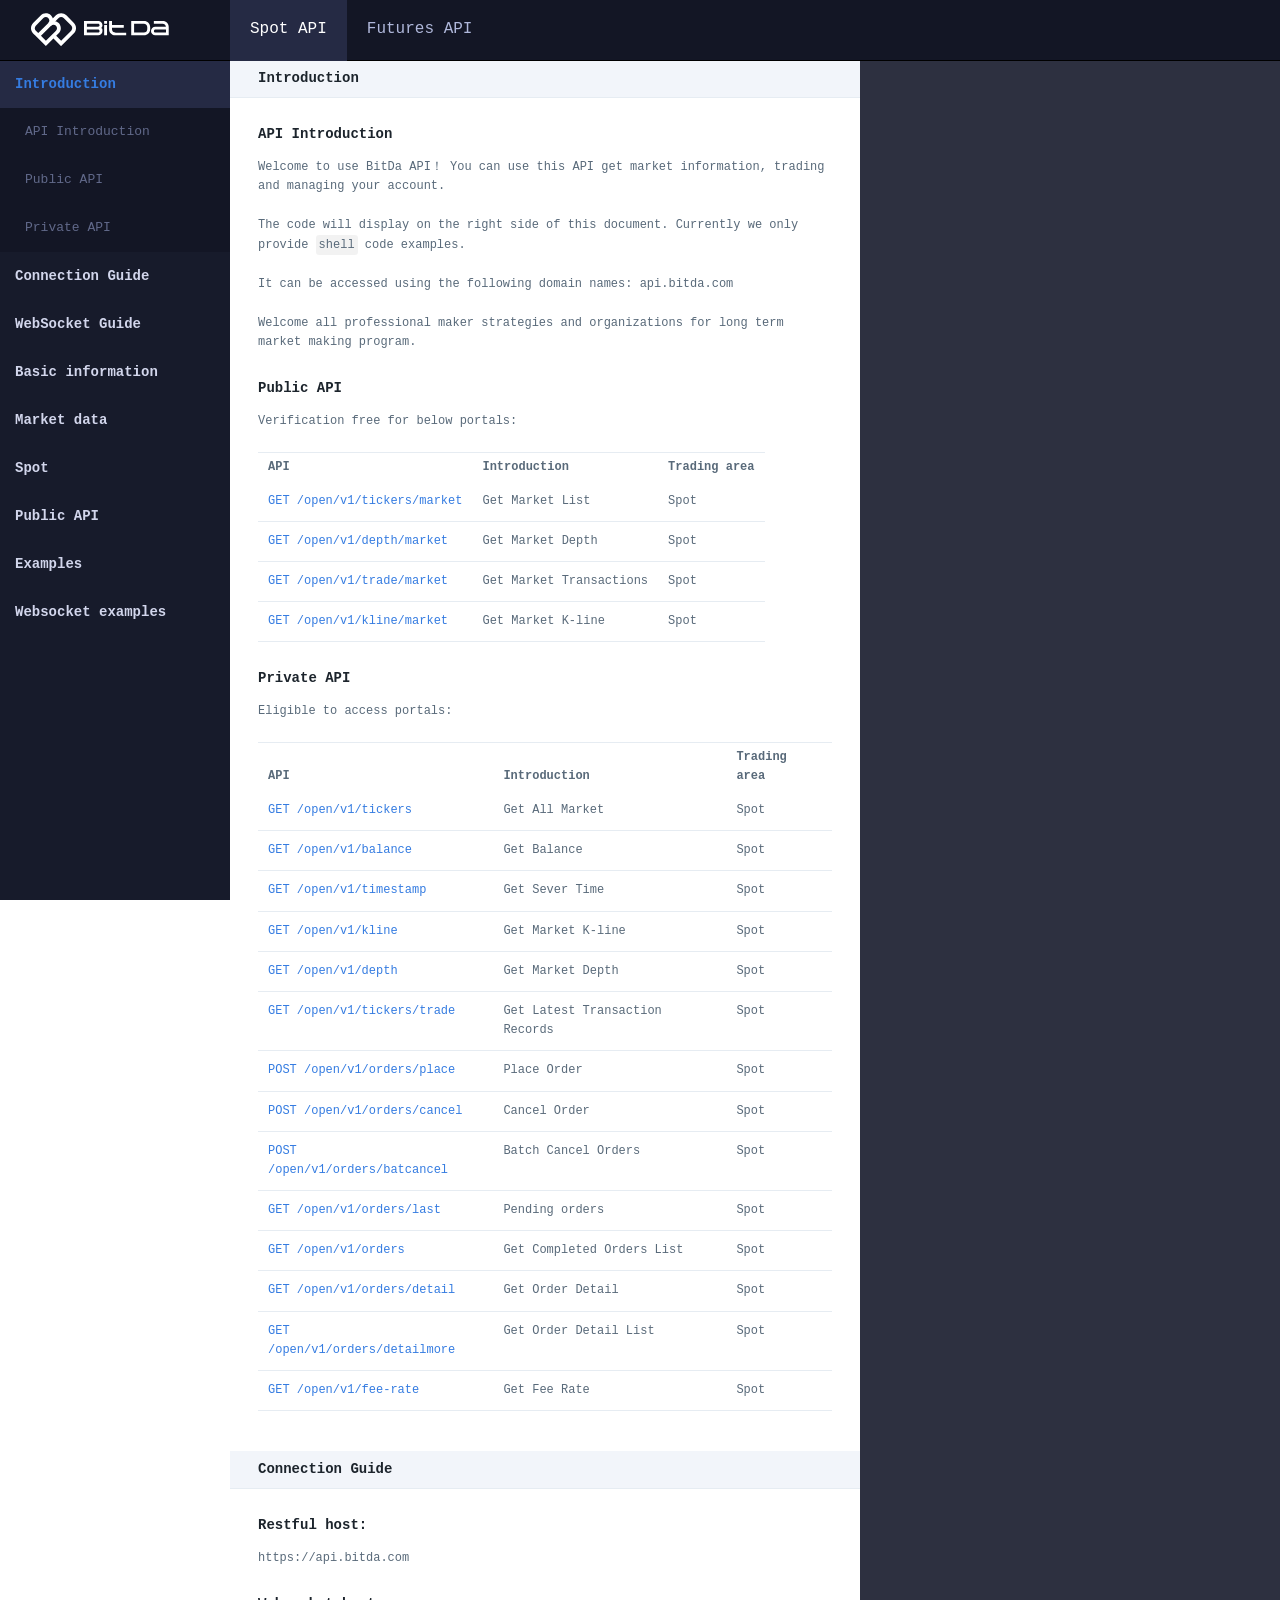
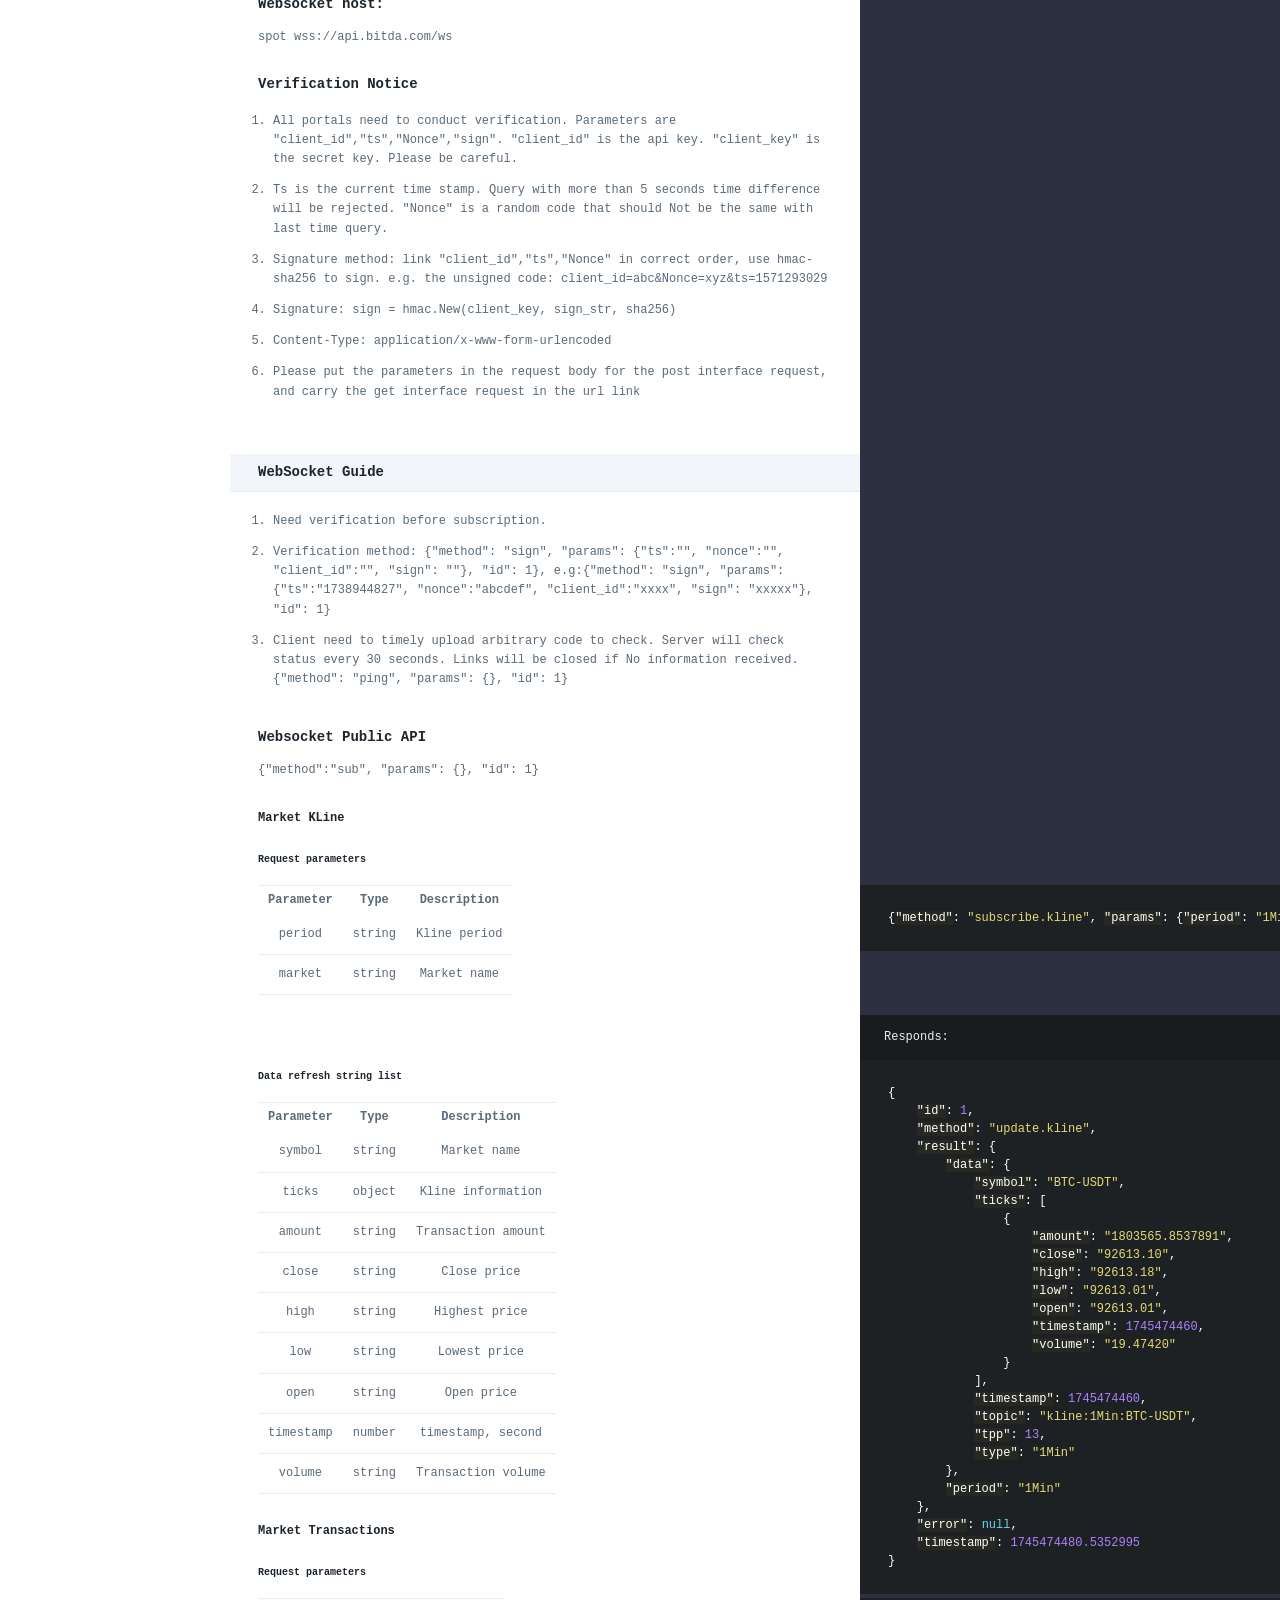
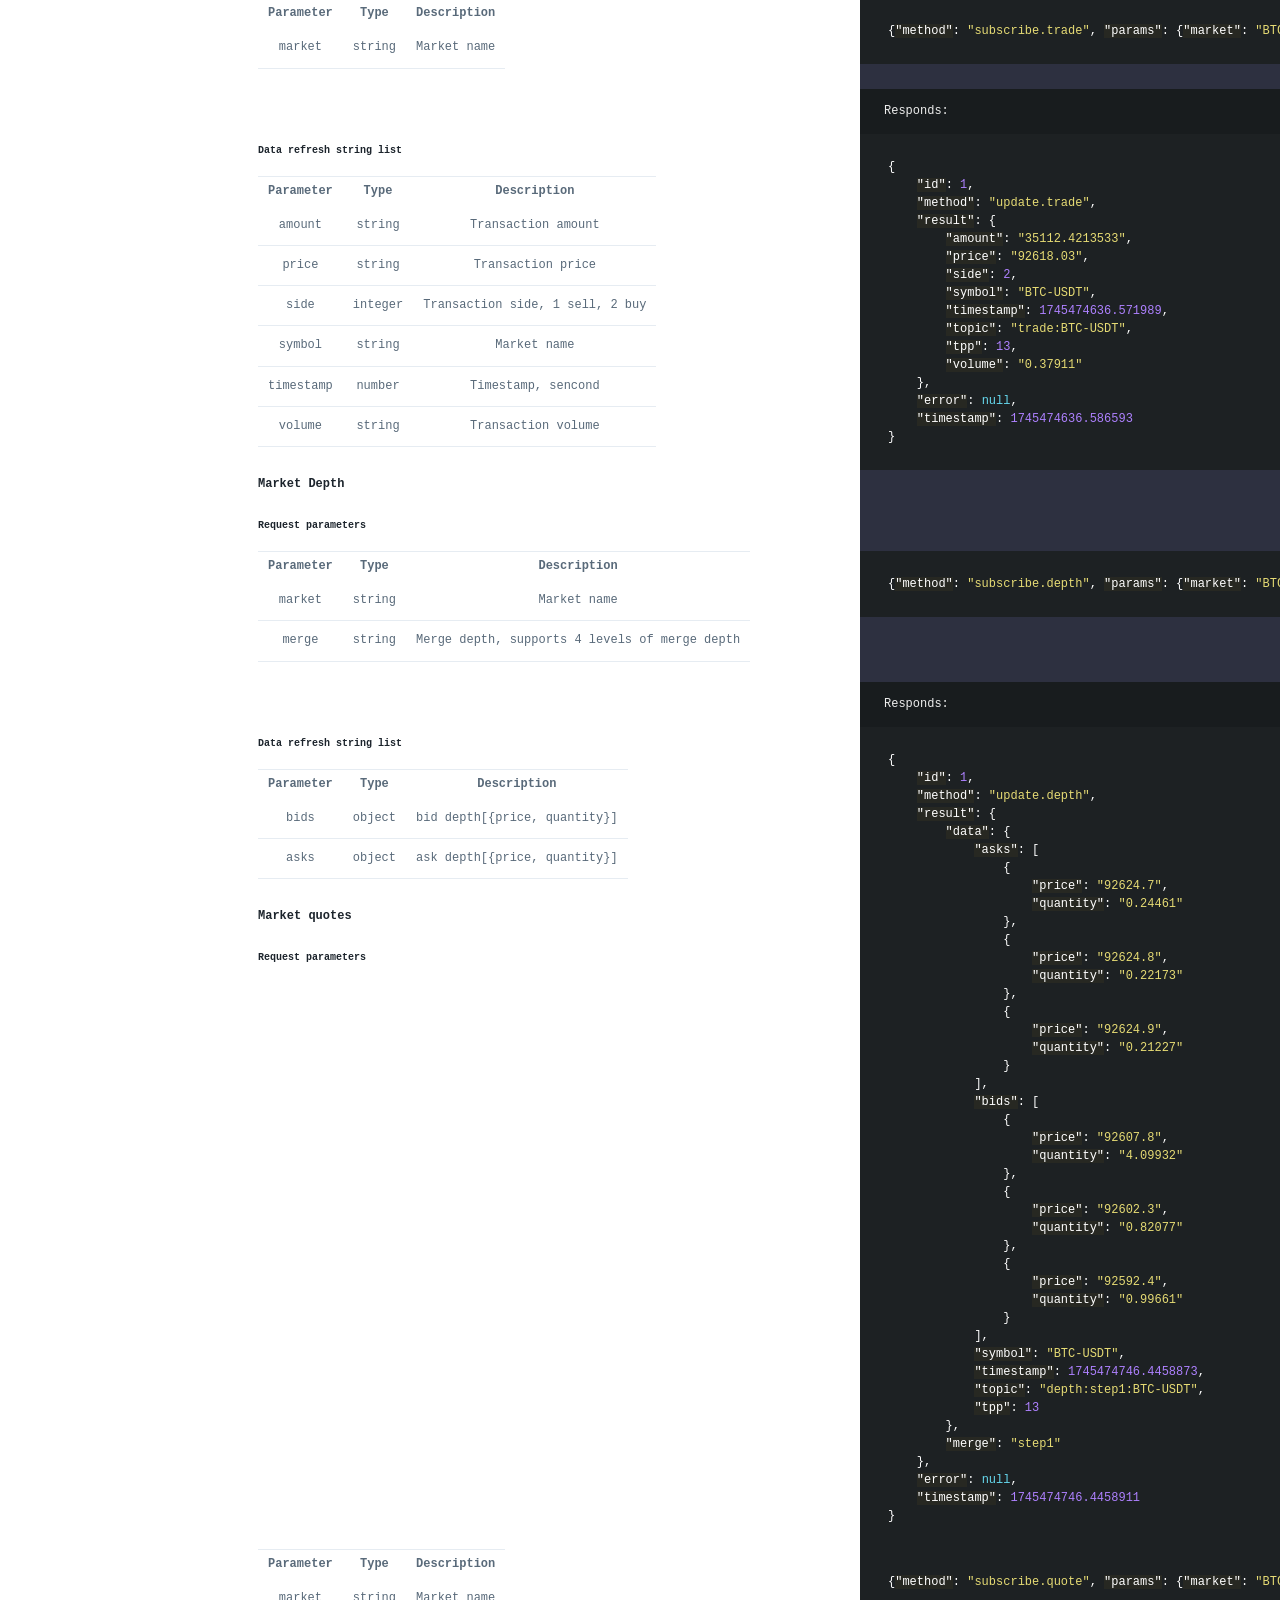
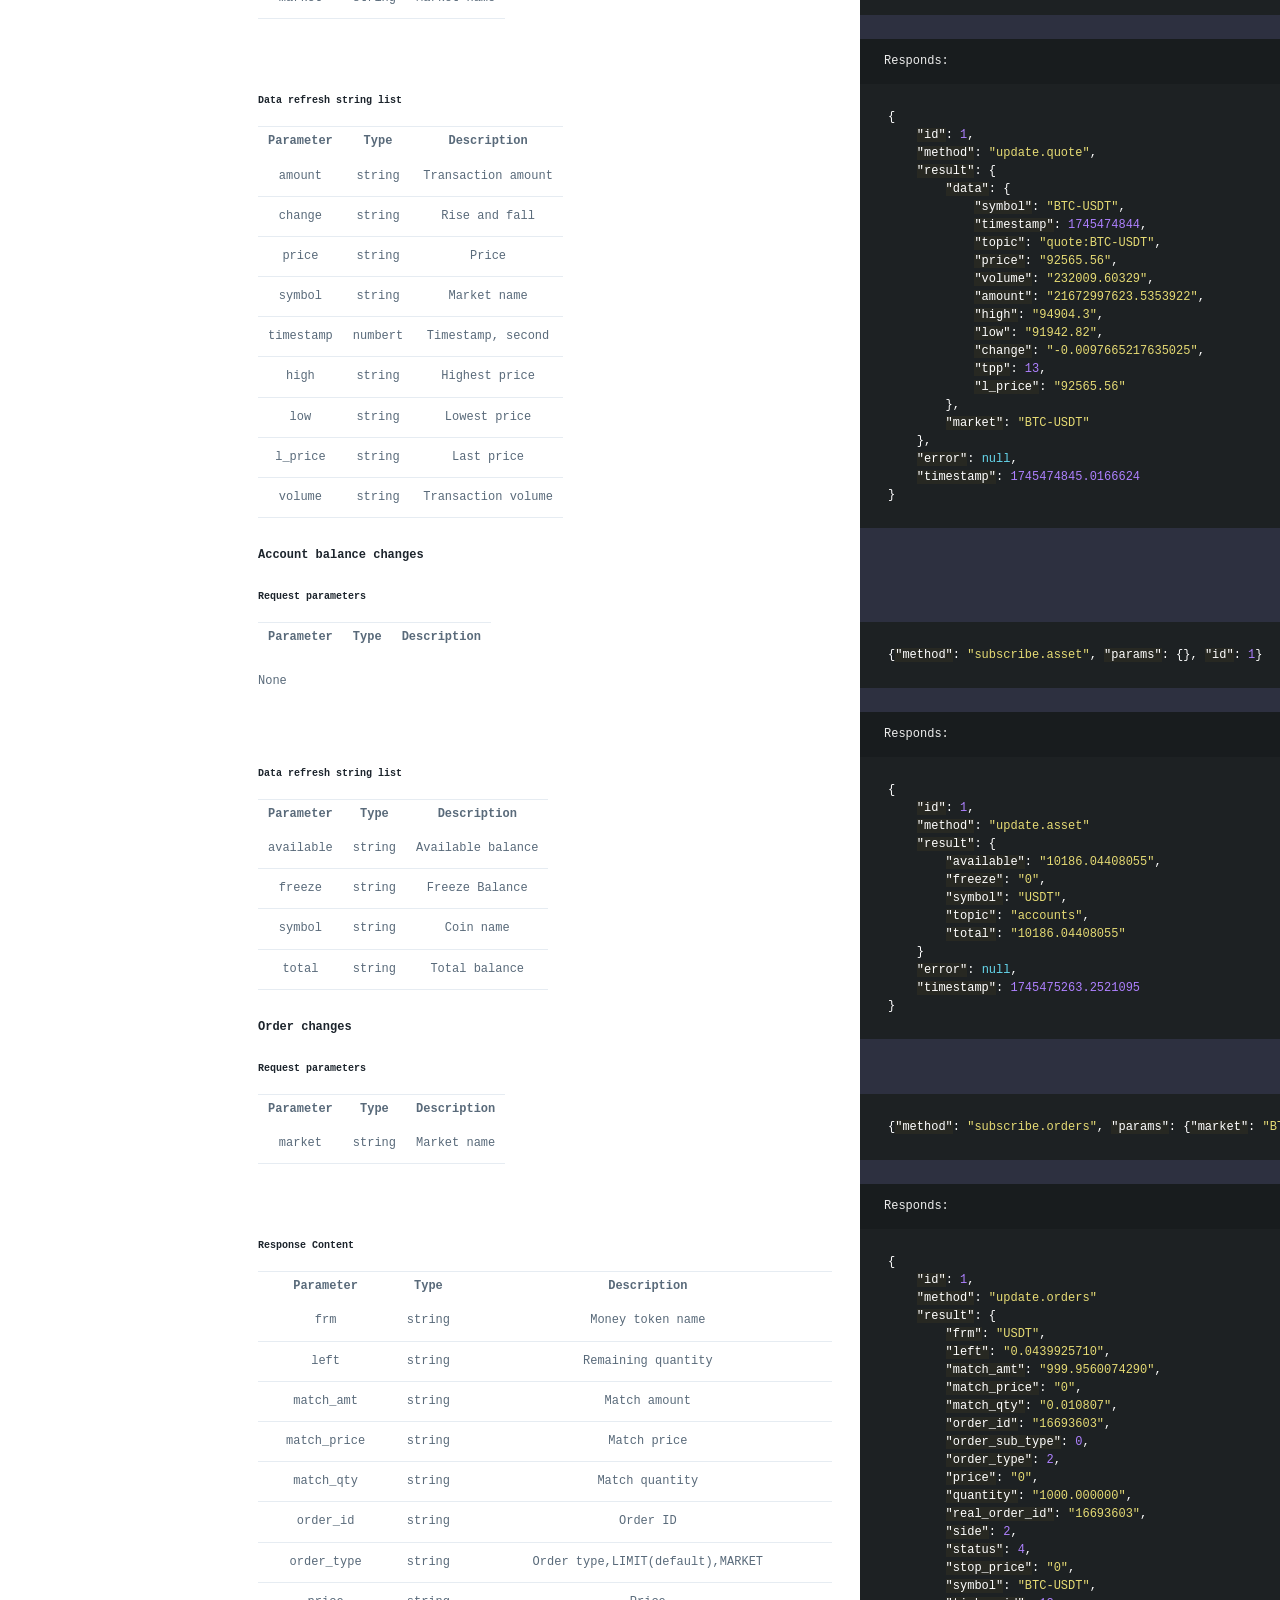
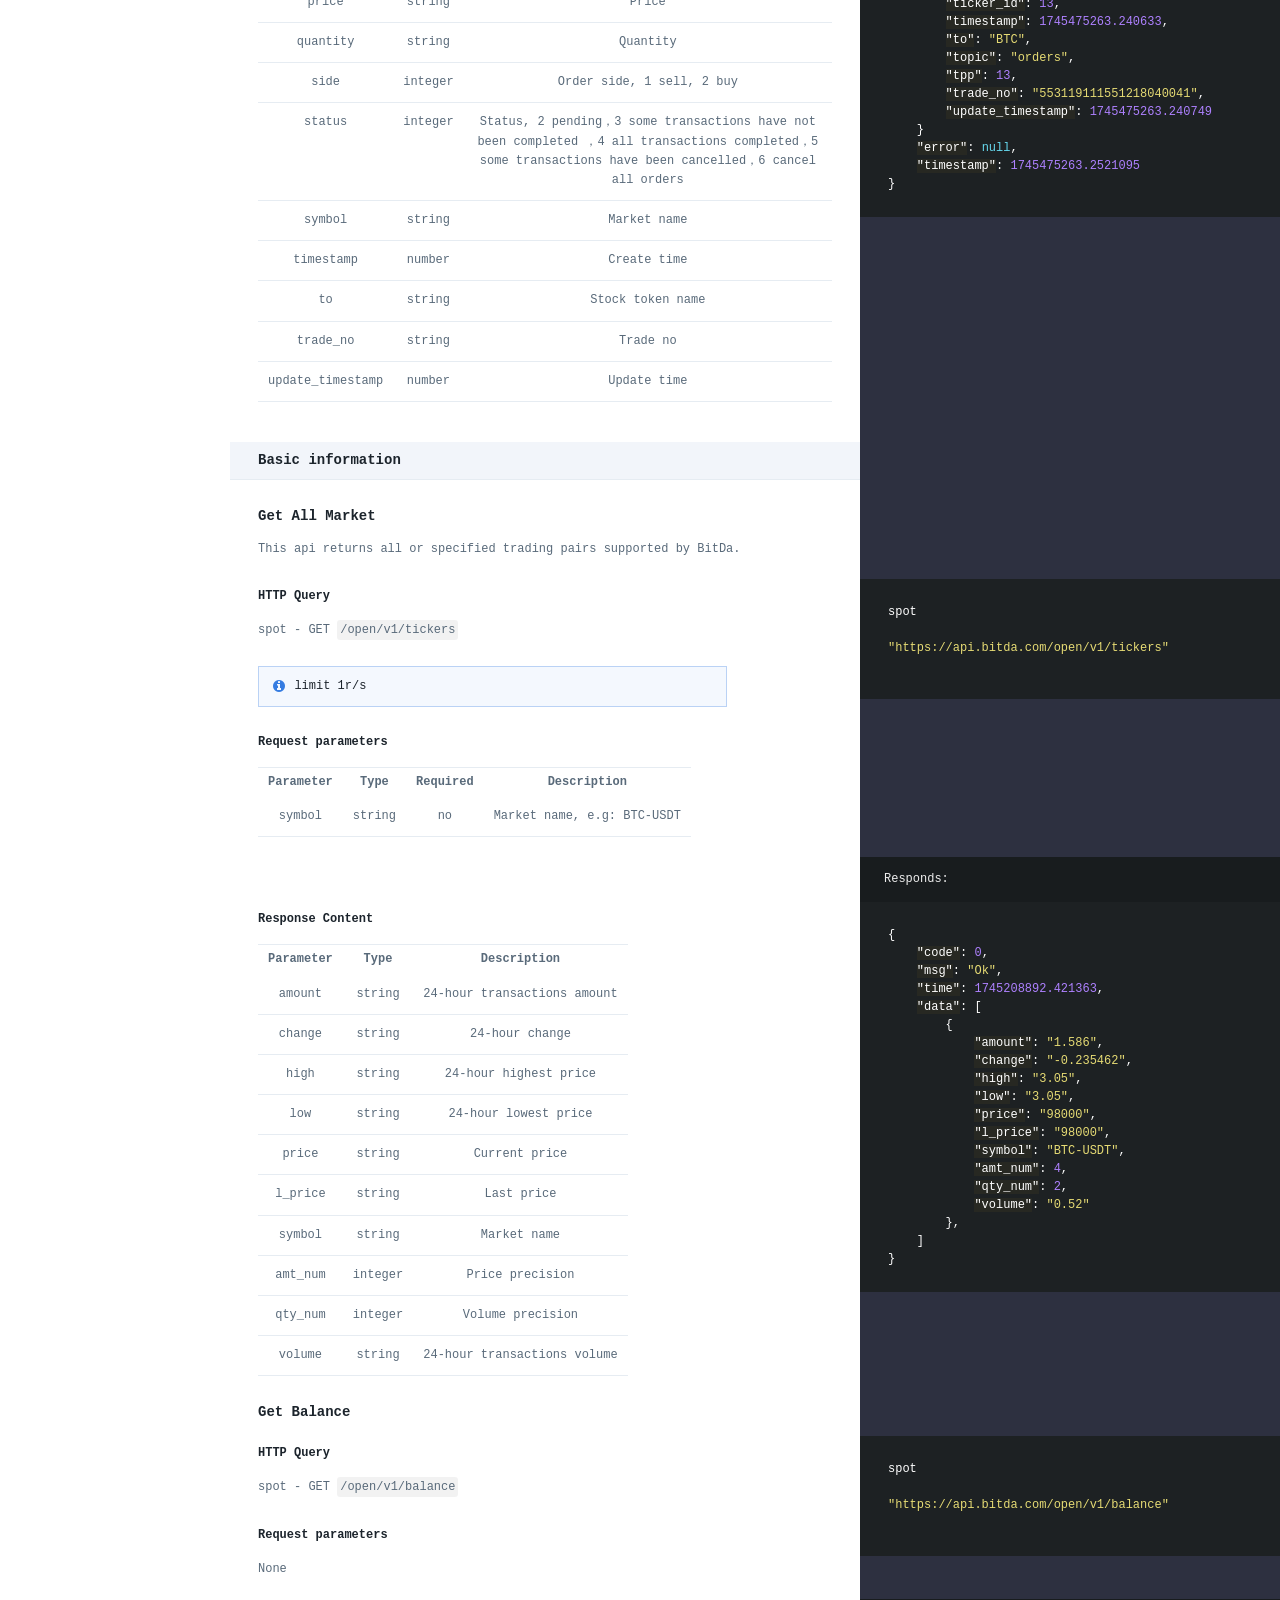
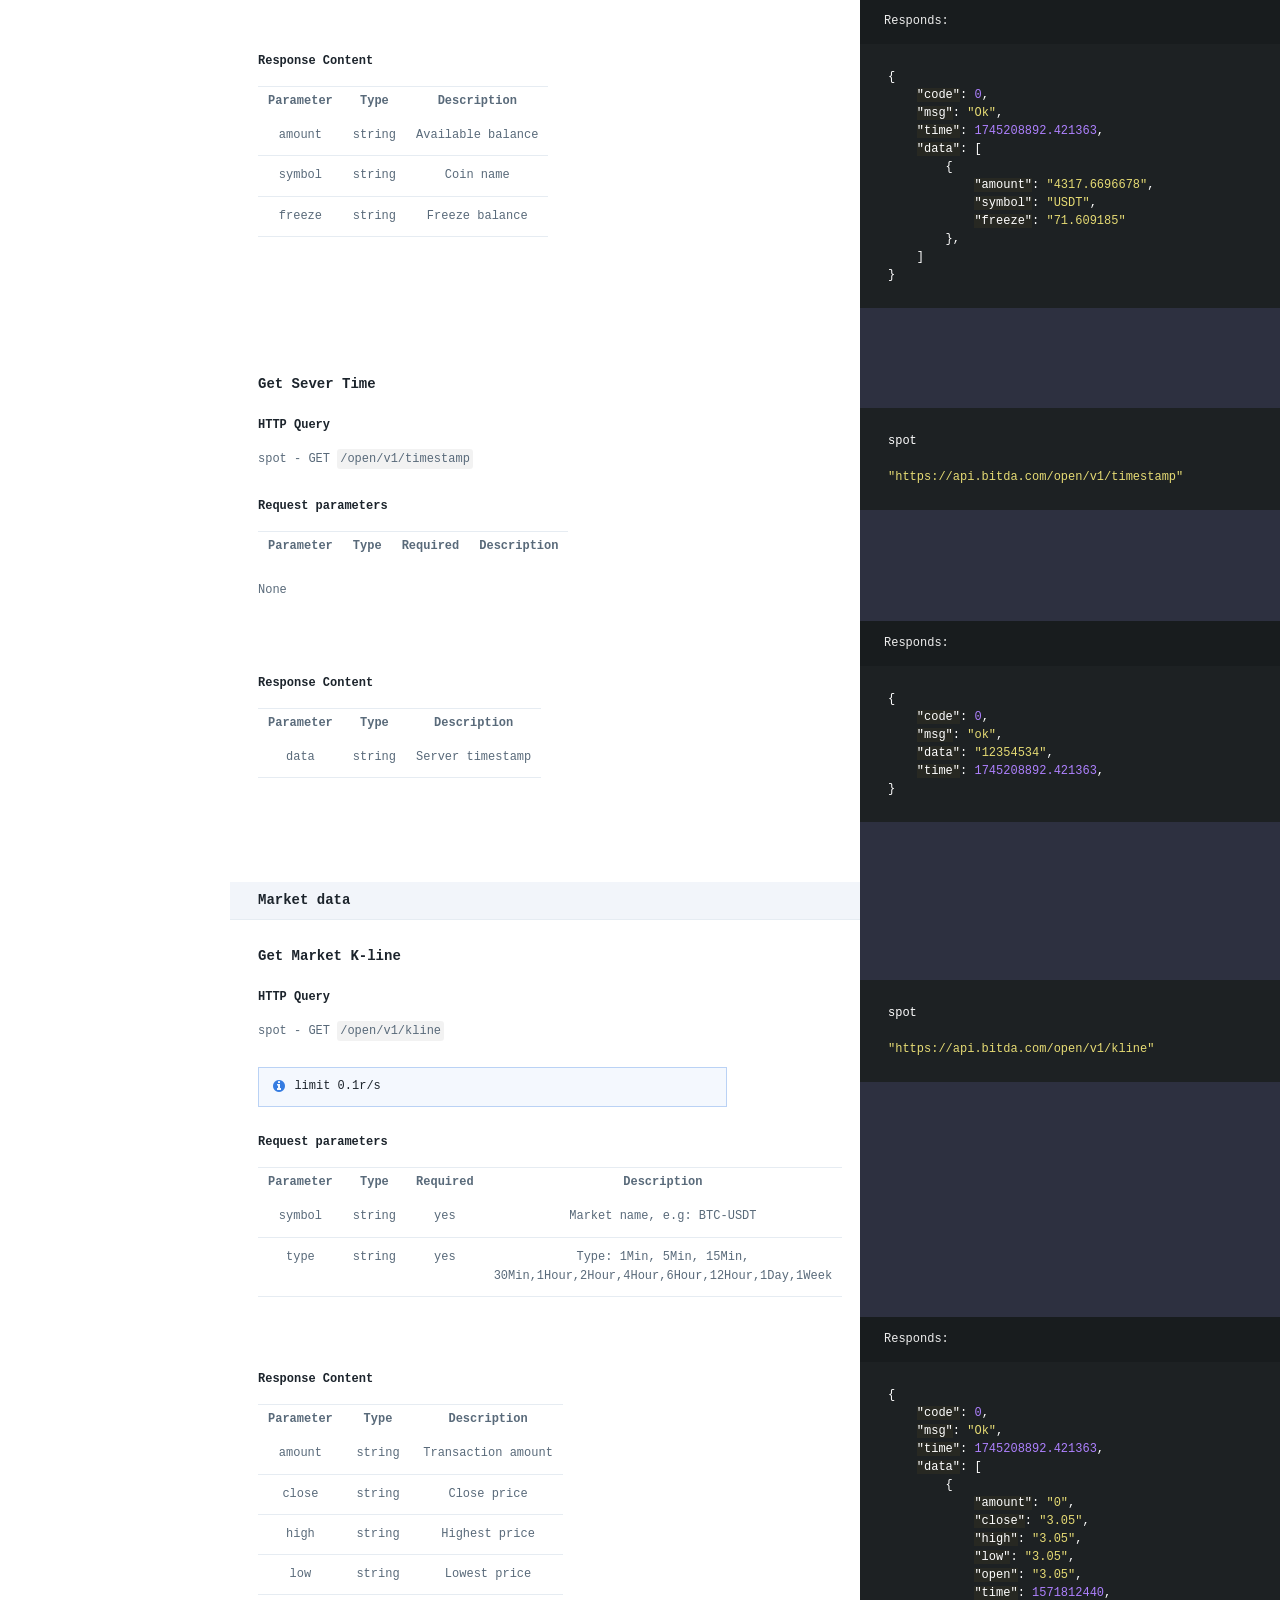
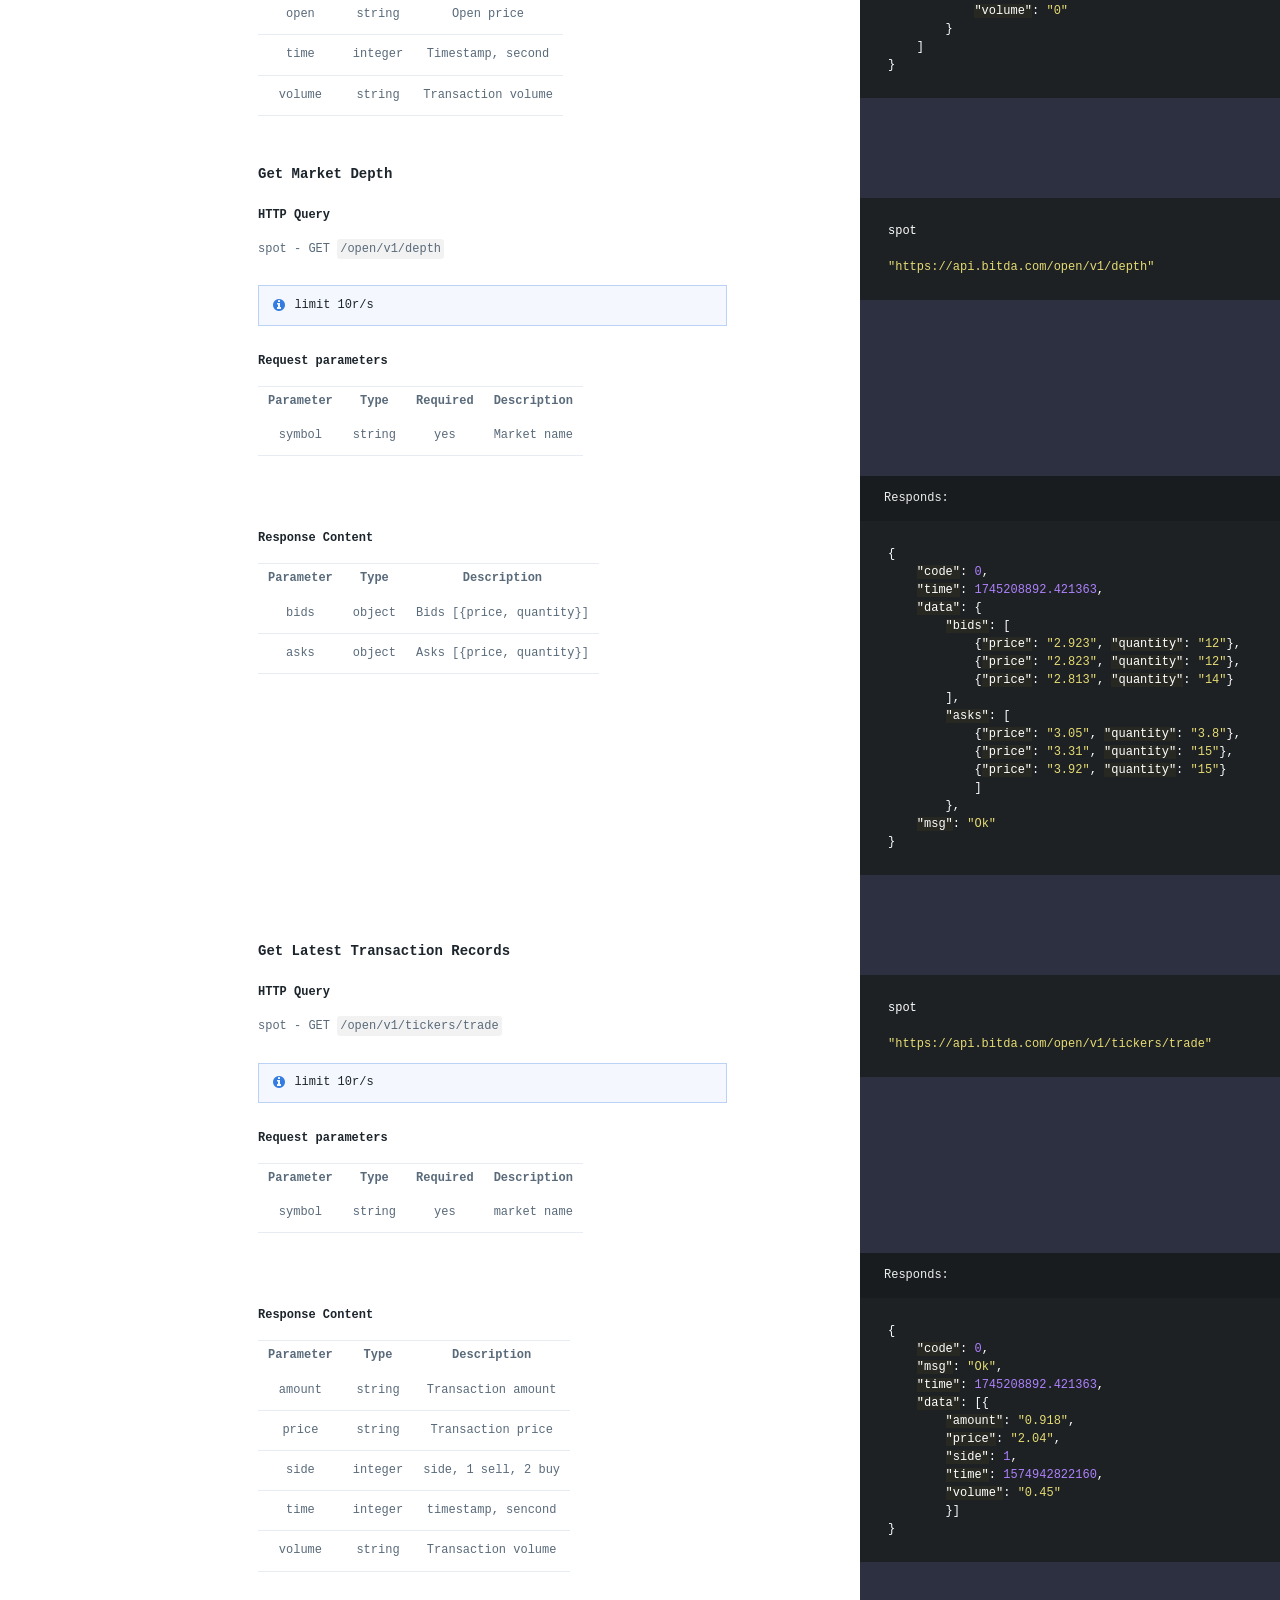
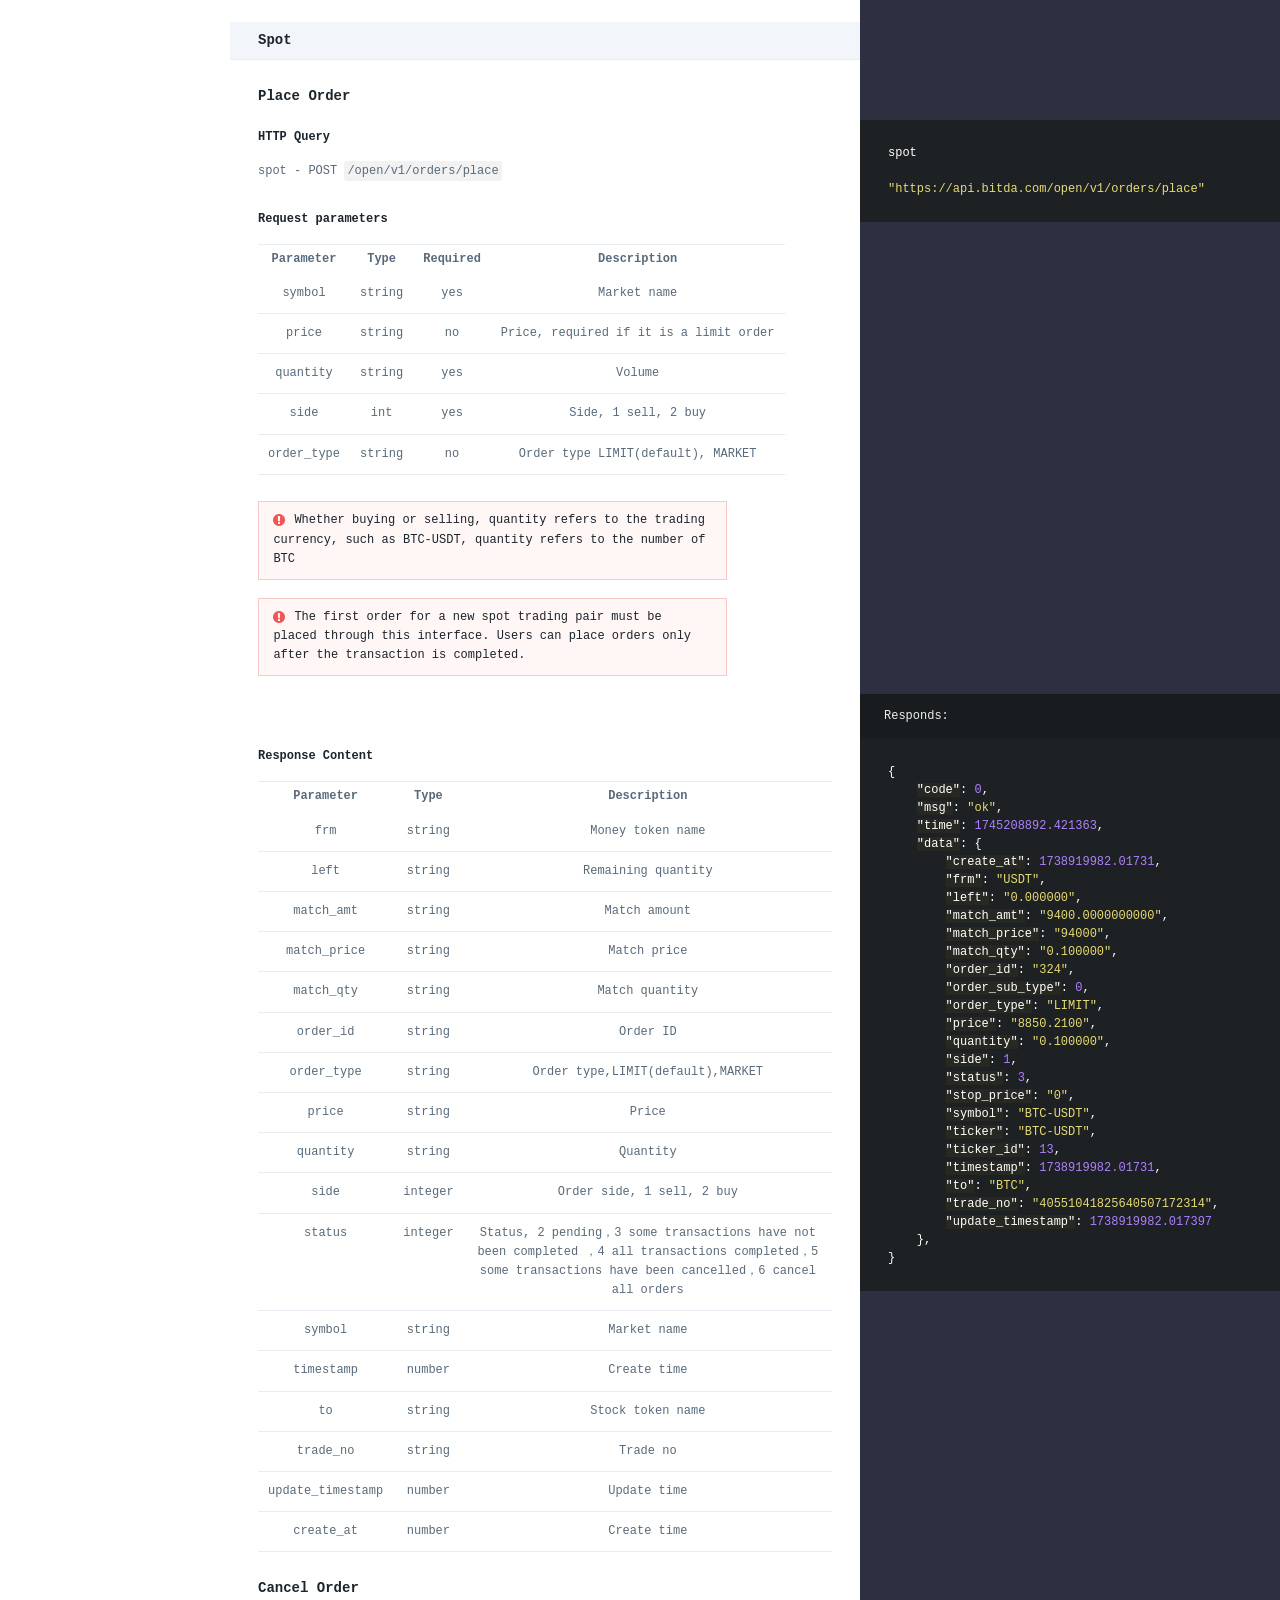
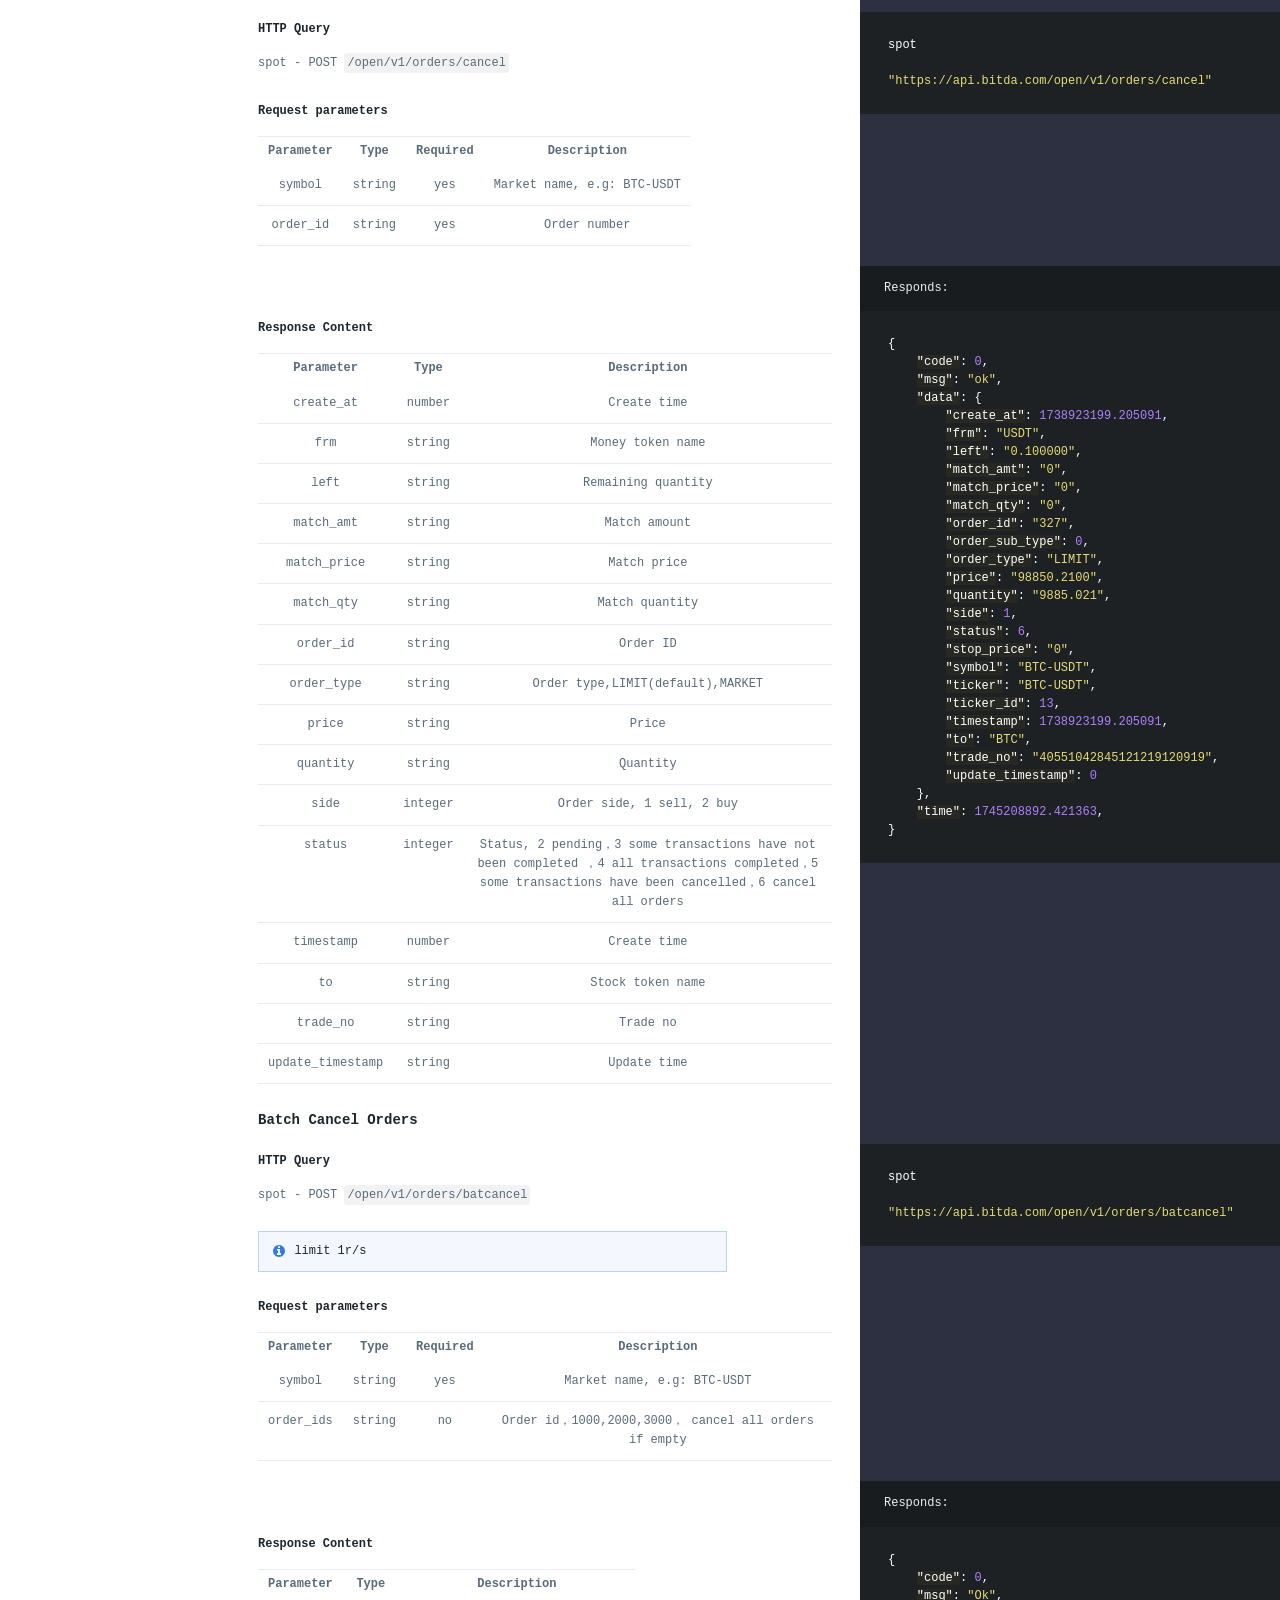
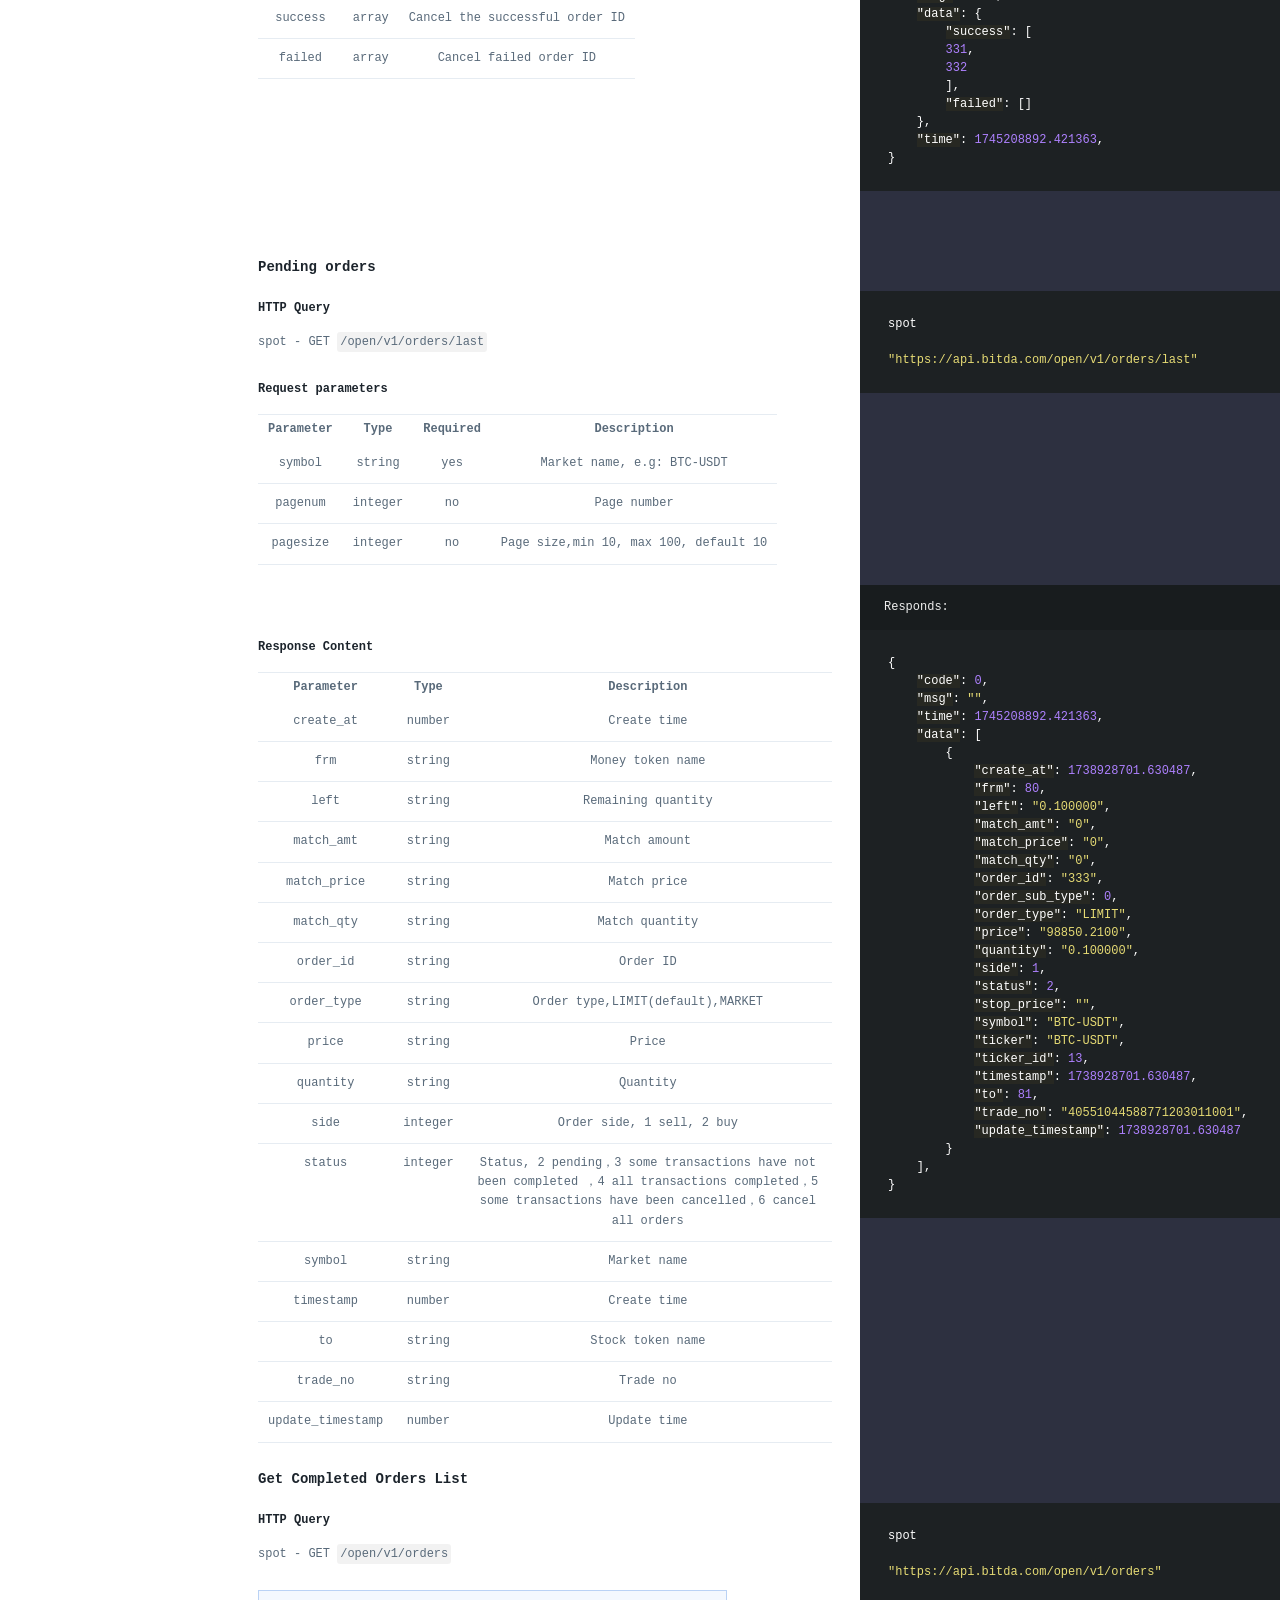
==== commit d470bafa: "publish: update generated from commit 9e7a9fe85d490ac829ff160e768a9b7a1e5f6500" ====
--- a/spot/v1/en/index.html
+++ b/spot/v1/en/index.html
@@ -234,14 +234,14 @@
             </ul>
           </span> -->
           <span class="nav_cell nav_tab nav_active">
-            <a href="/spot/v1/cn/" id="btn_spot">现货API</a>
+            <a href="/spot/v1/en/" id="btn_spot">Spot API</a>
           </span>
           <span class="nav_cell nav_tab">
-            <a href="/futures/v1/cn/" id="btn_futures">合约API</a>
+            <a href="/futures/v1/en/" id="btn_futures">Futures API</a>
           </span>
         </div>
       </div>
-      <!-- <a href="/spot/v1/cn/" class="lang" id="lang_box">简体中文</a> -->
+      <a href="/spot/v1/cn/" class="lang" id="lang_box">简体中文</a>
     </header>
     <div class="toc-wrapper">
       <ul id="toc" class="toc-list-h1">
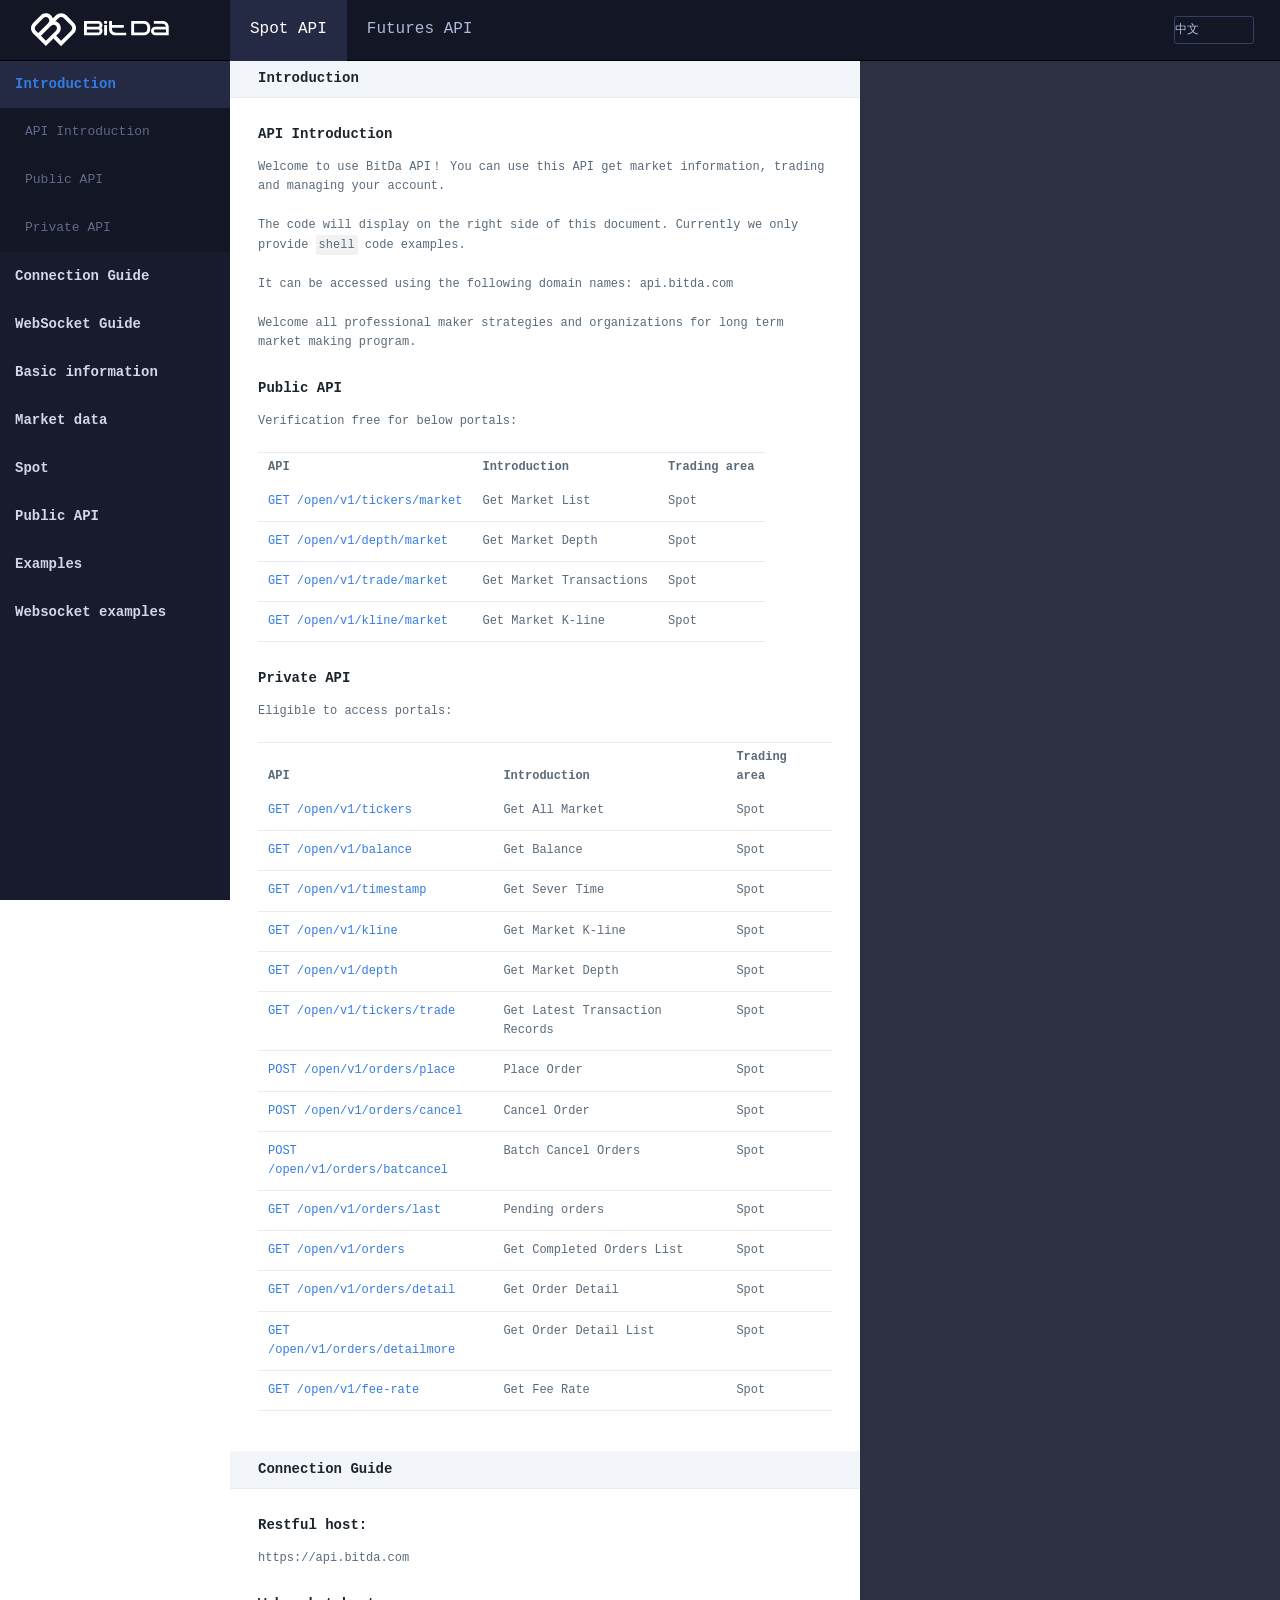
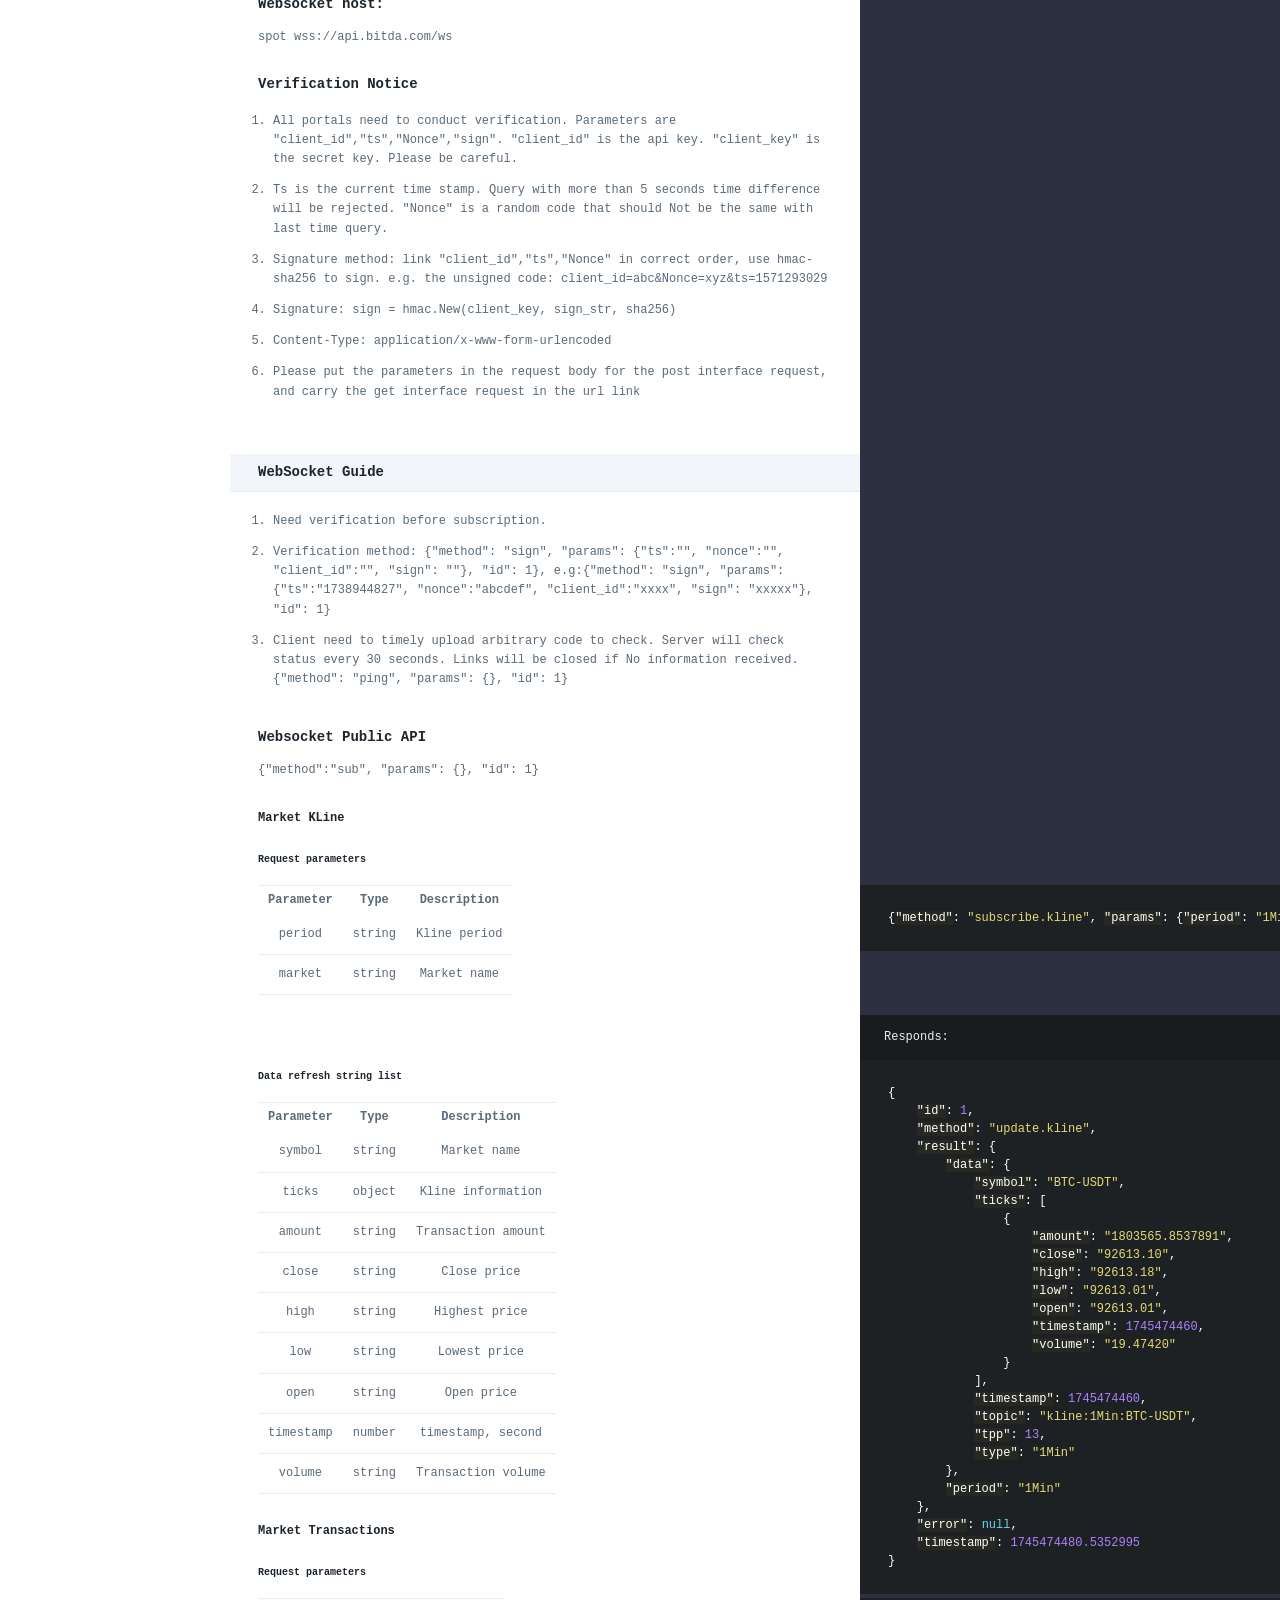
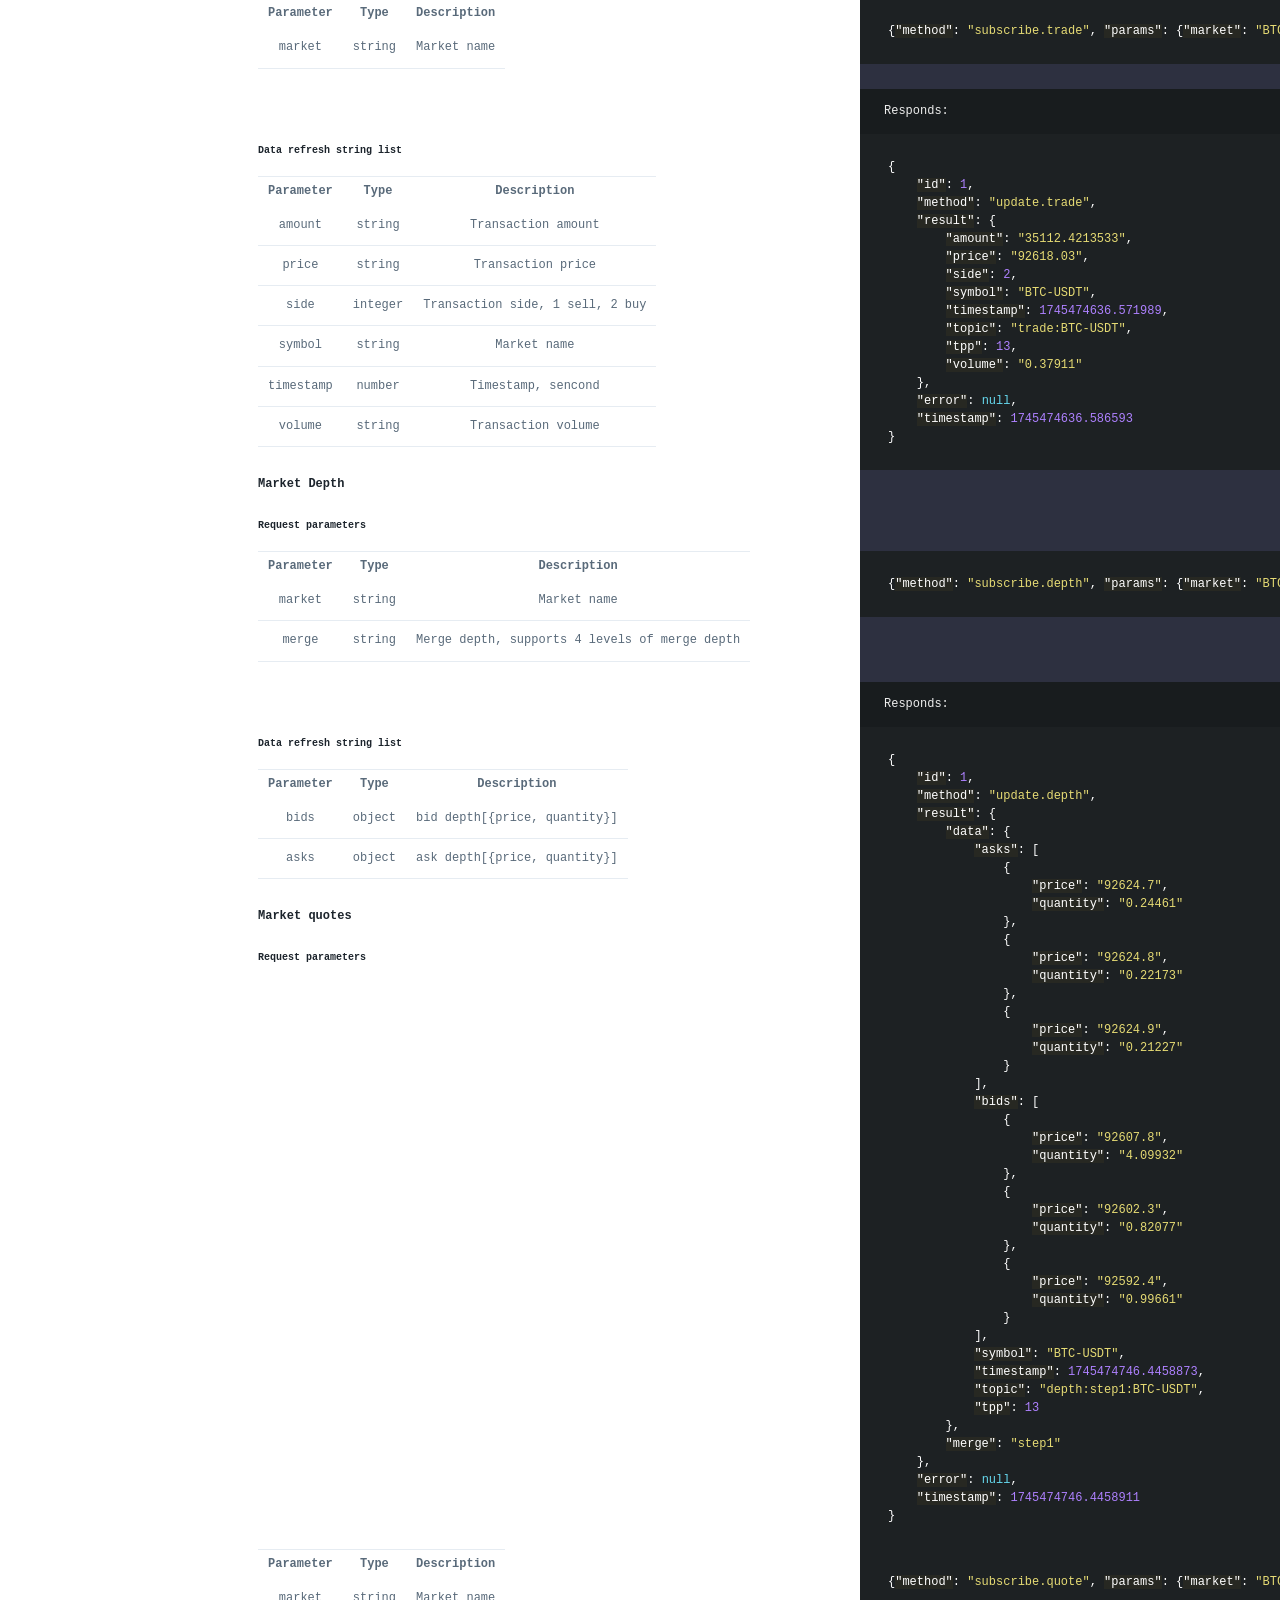
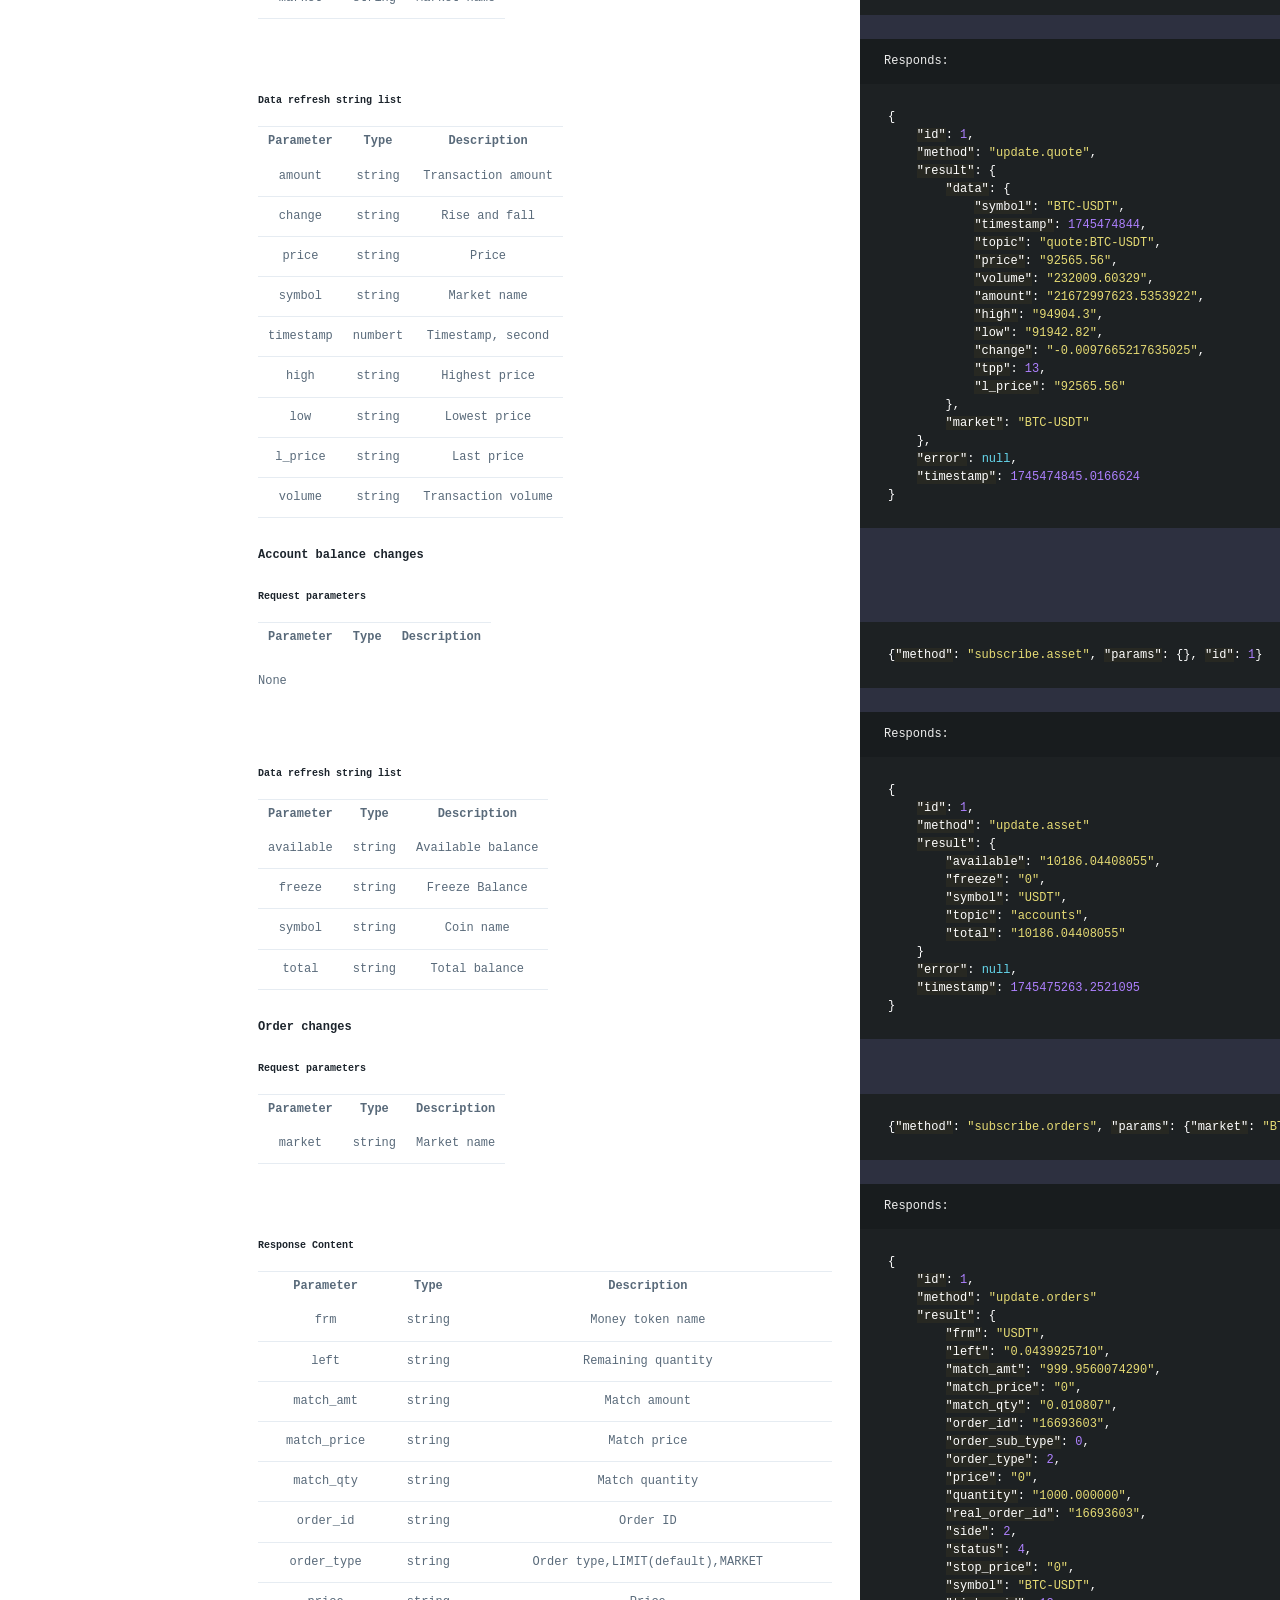
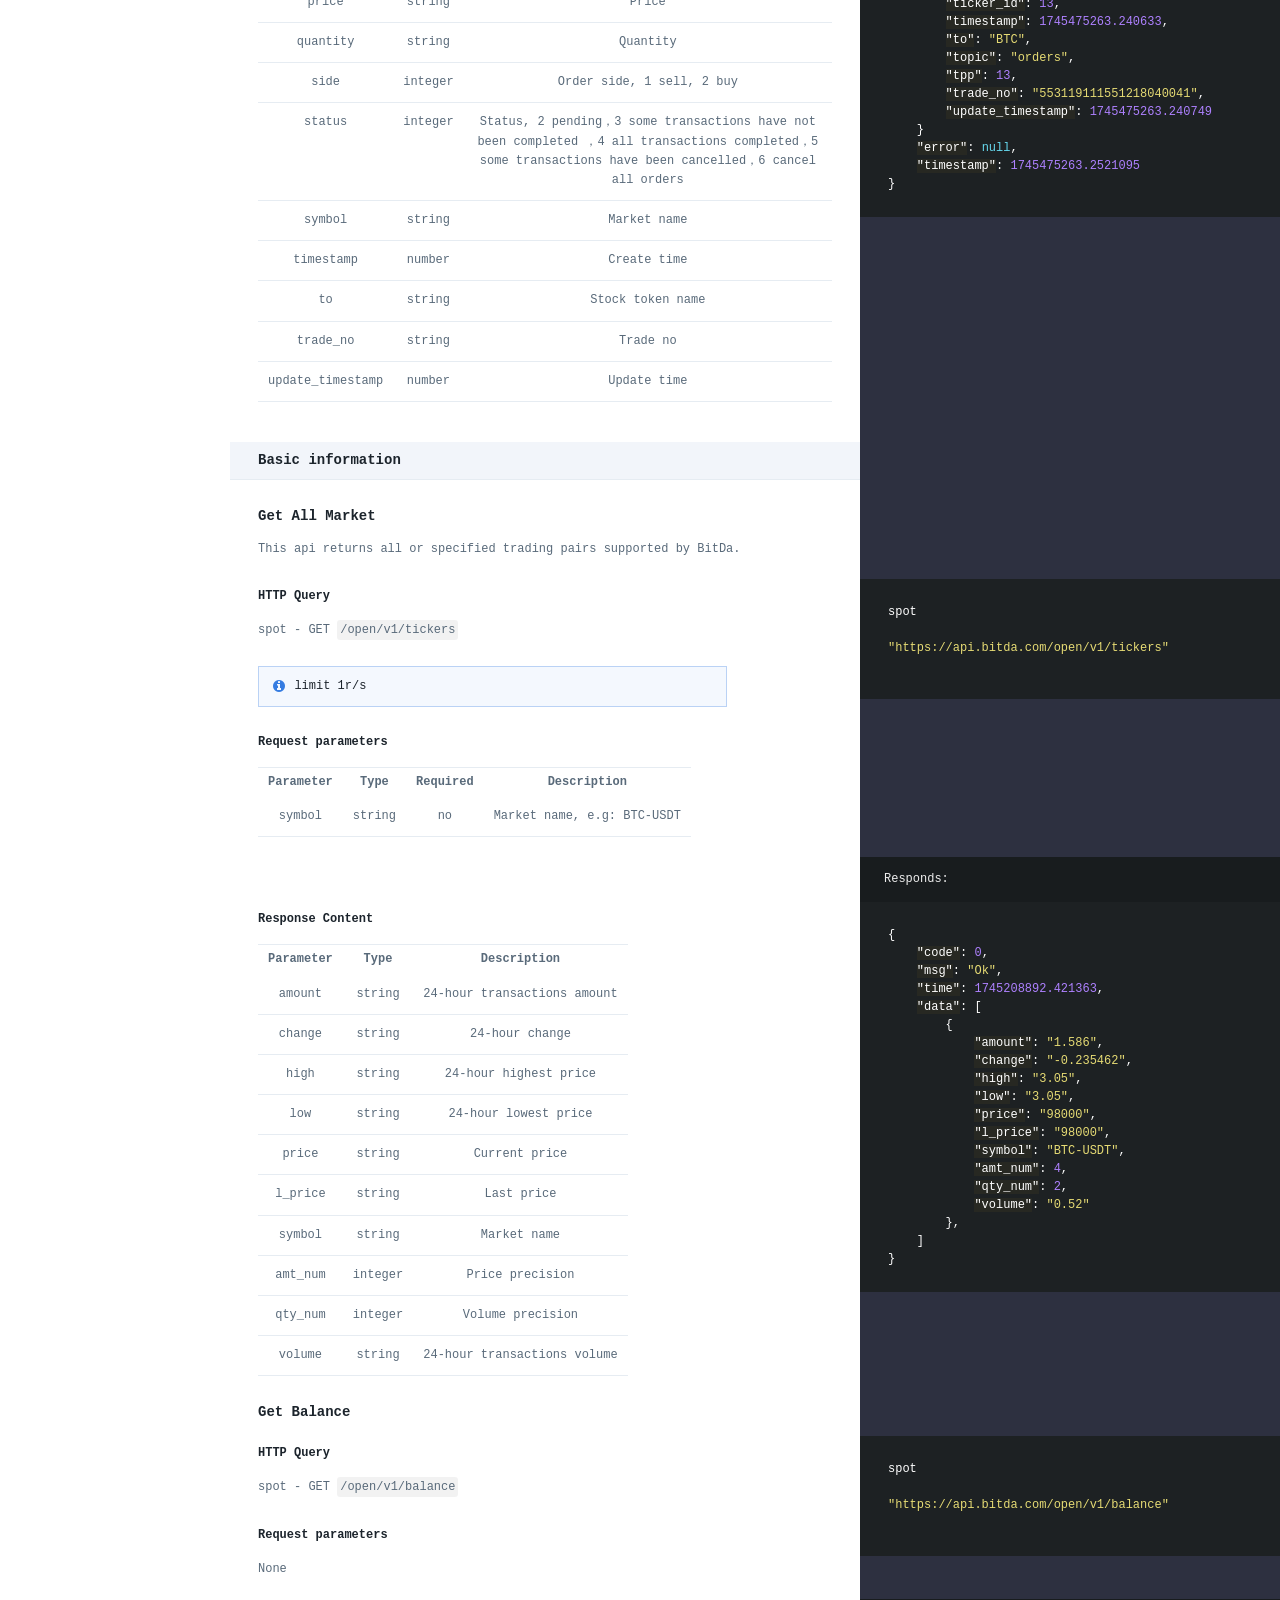
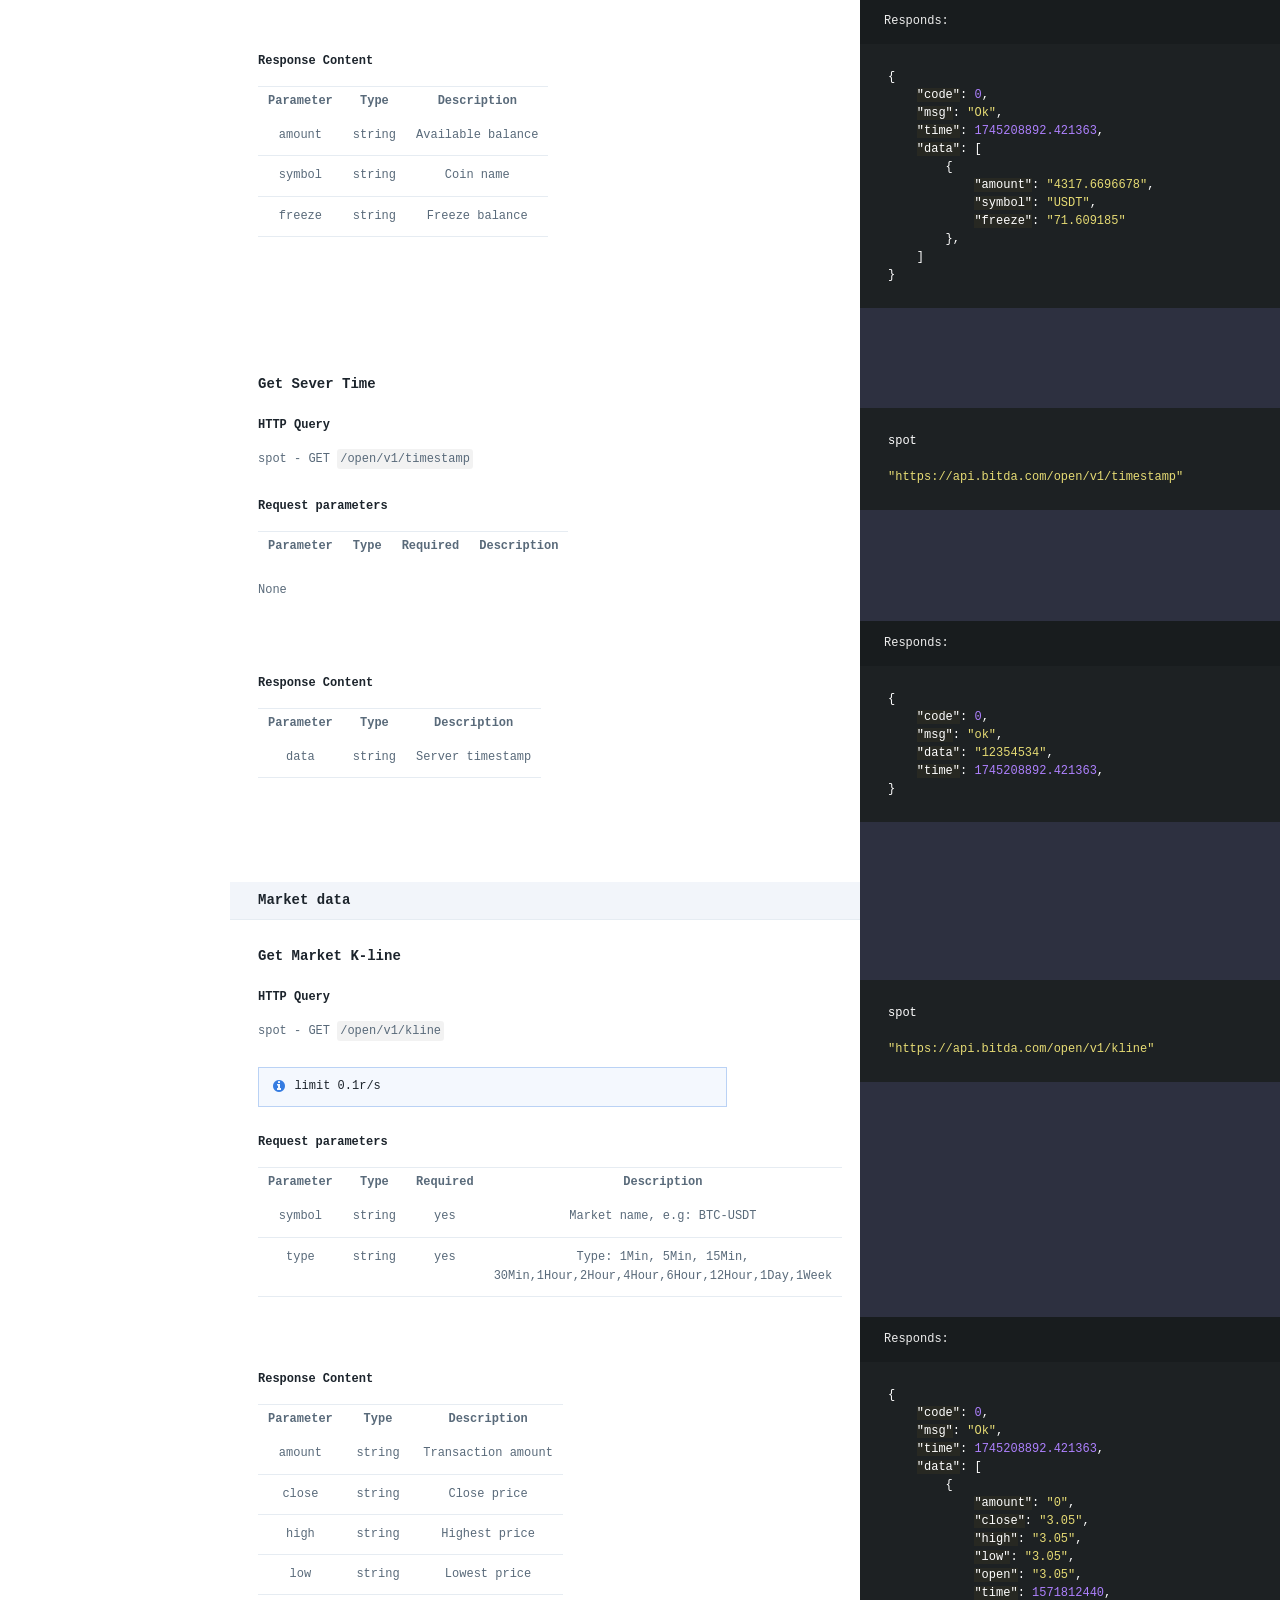
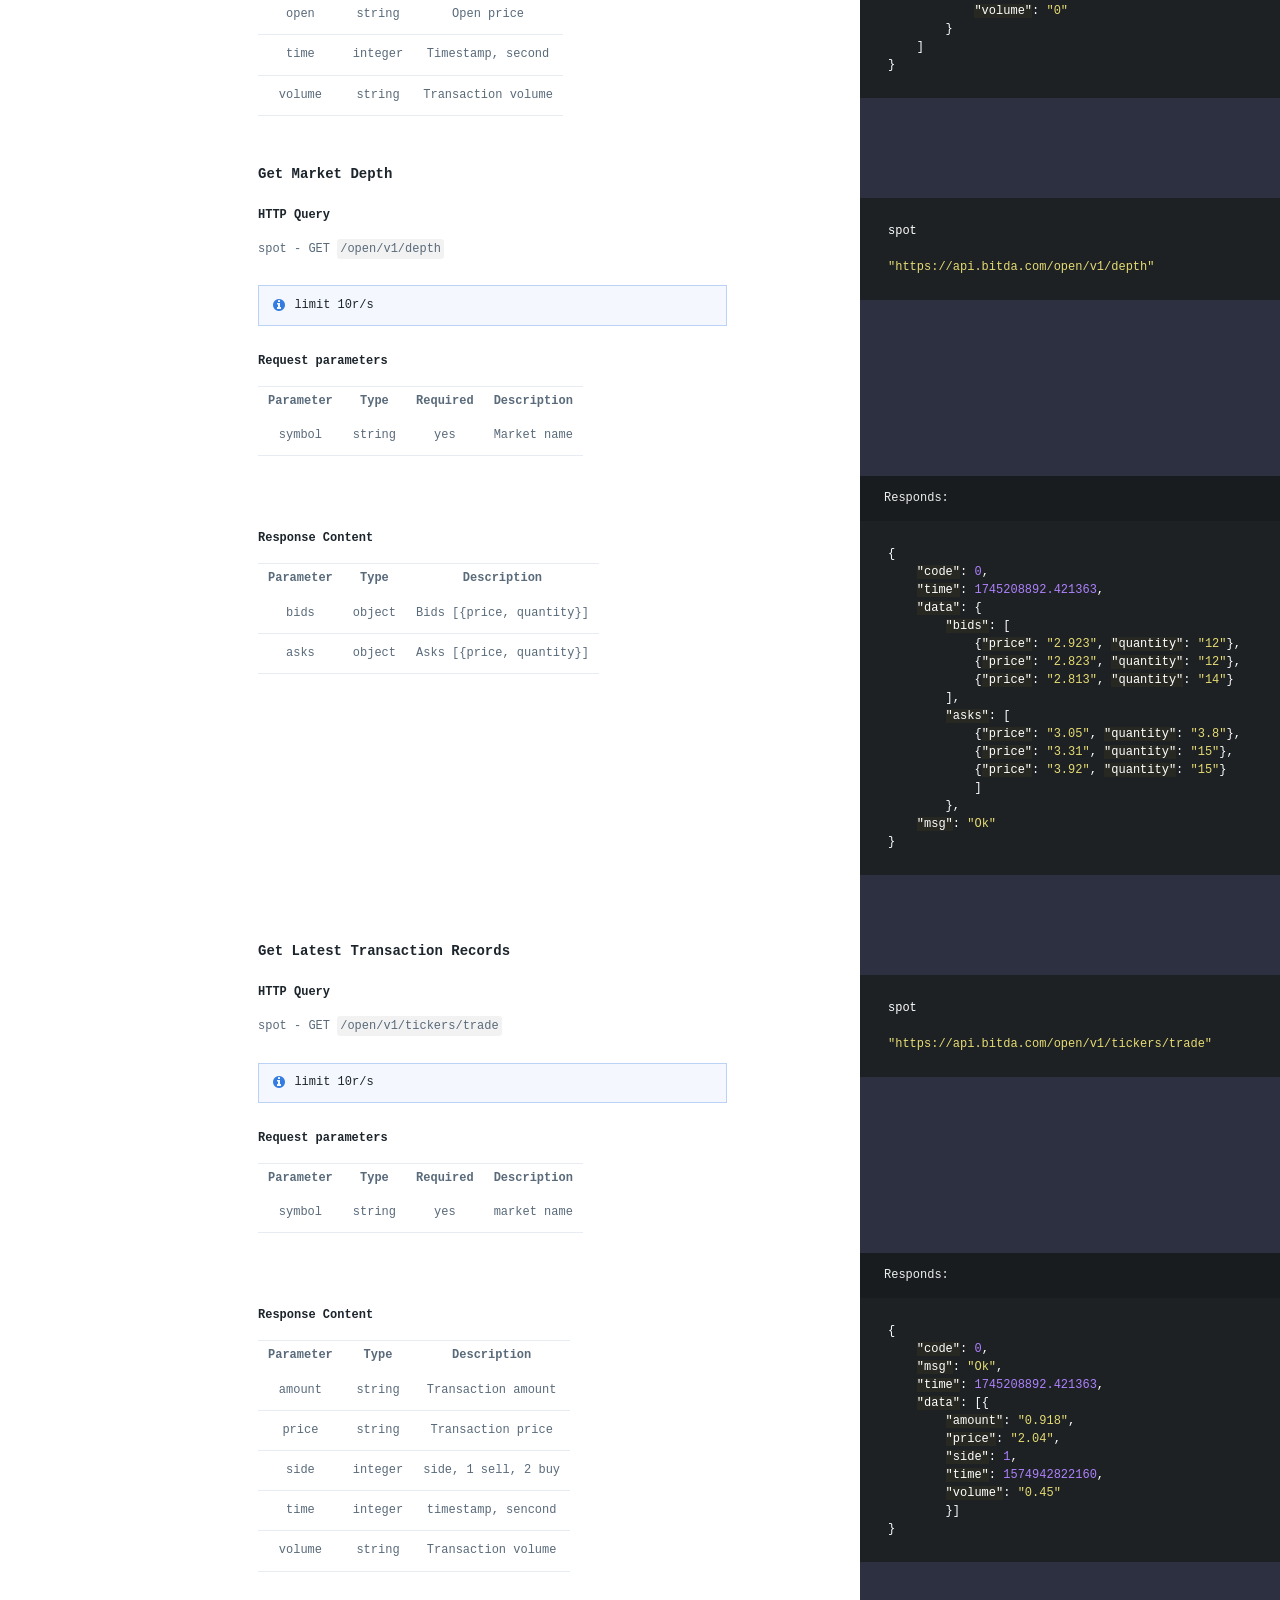
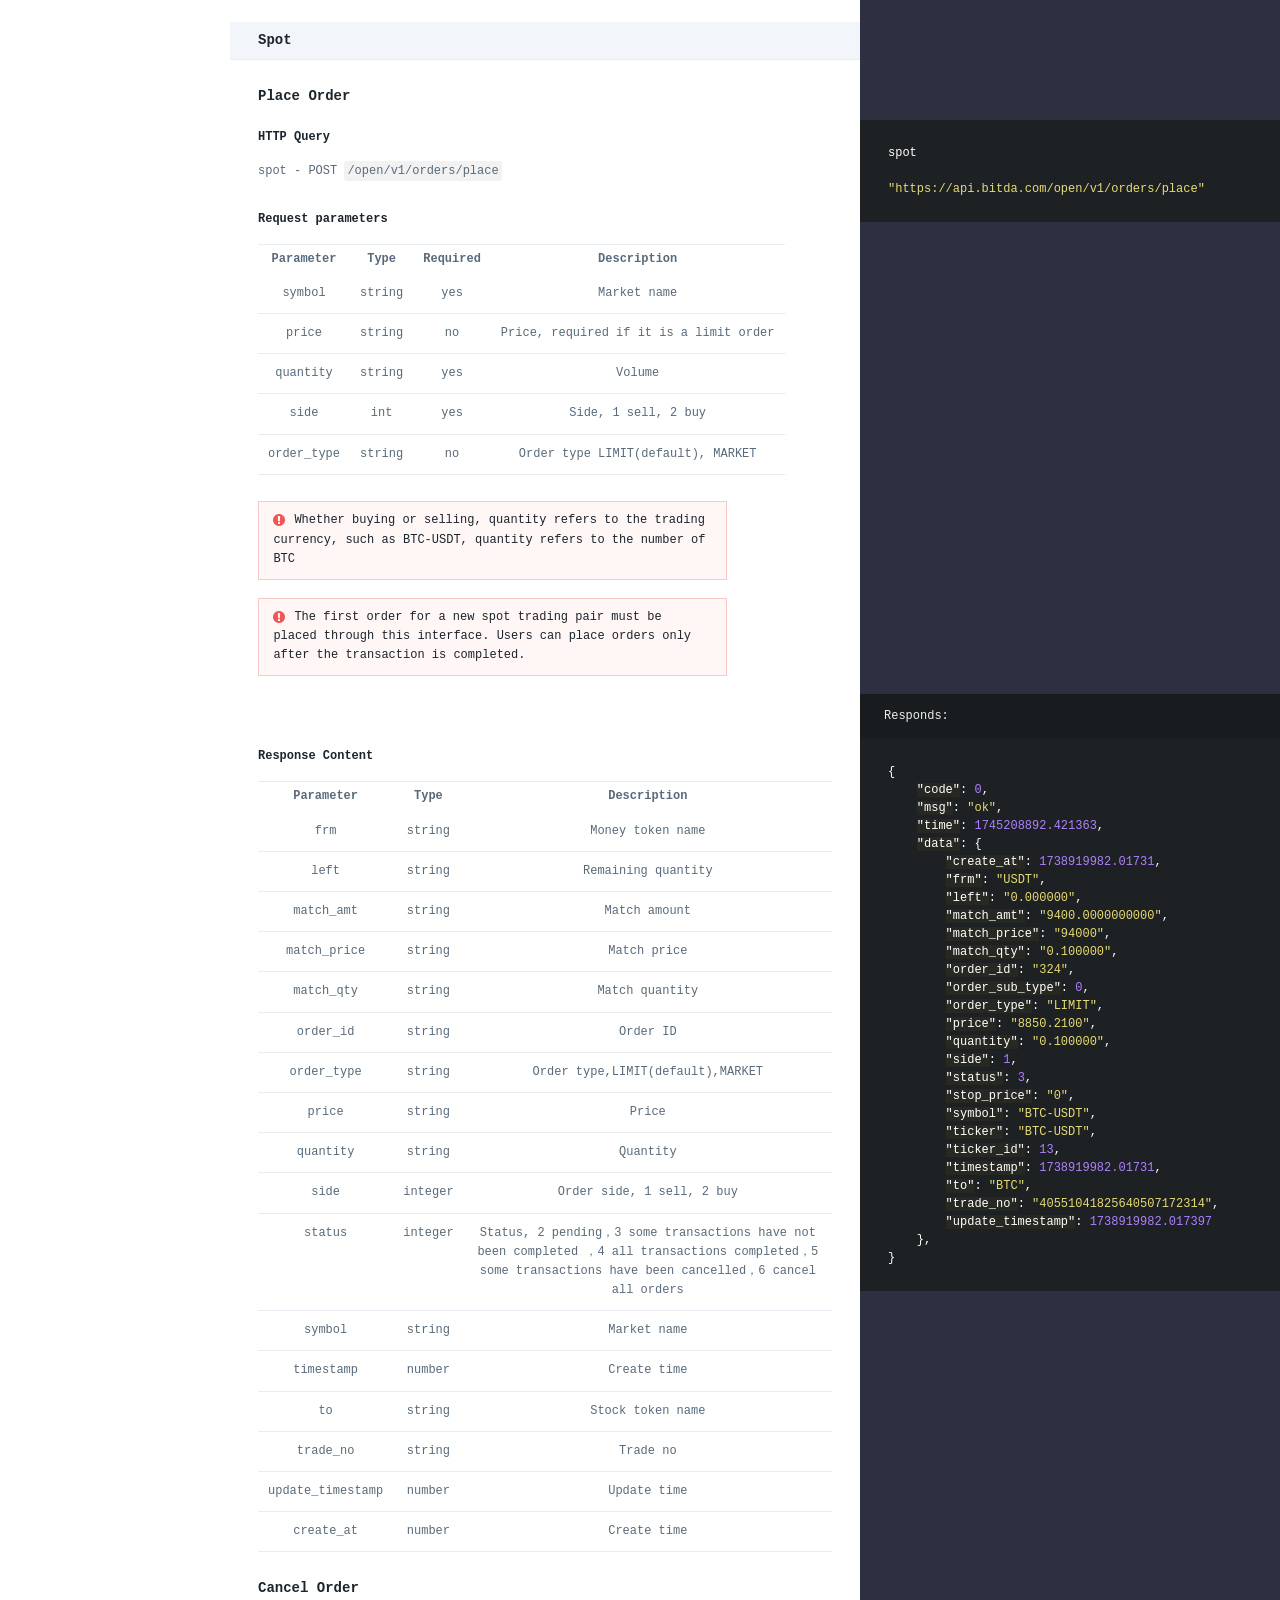
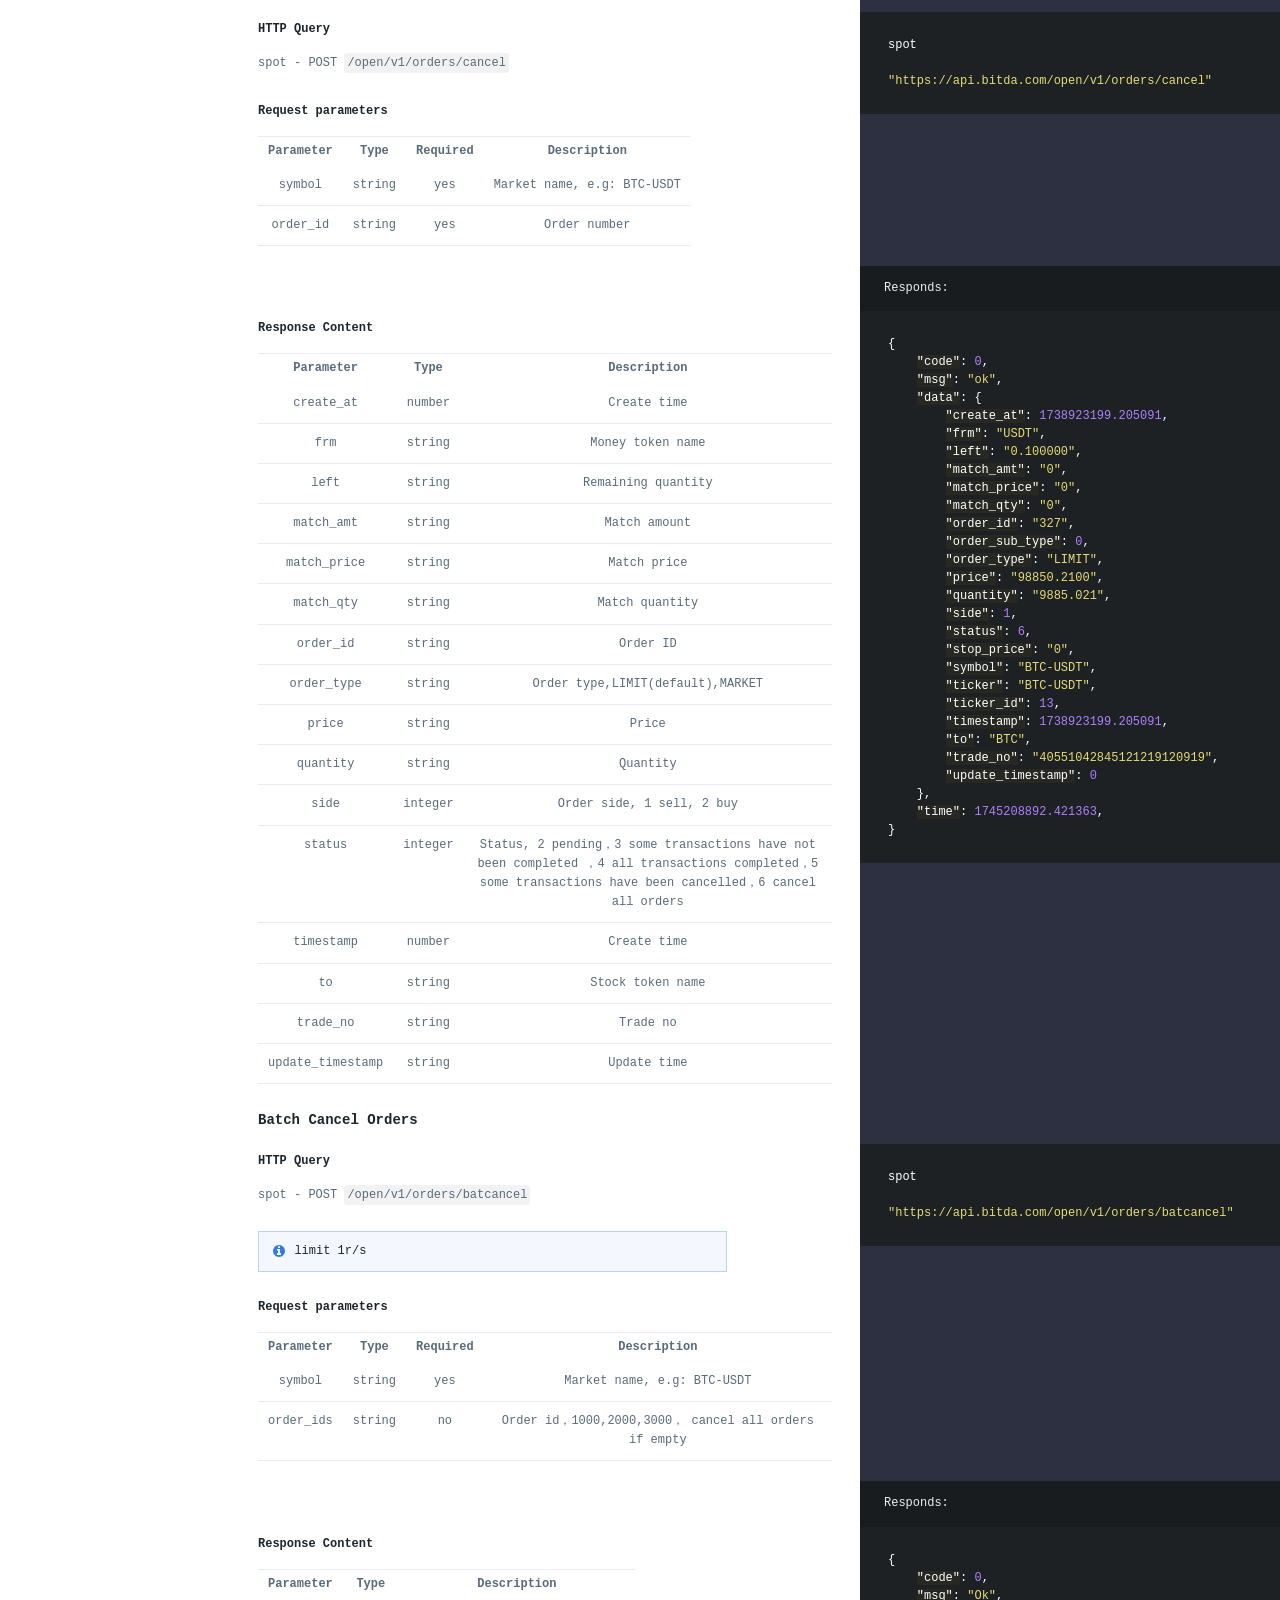
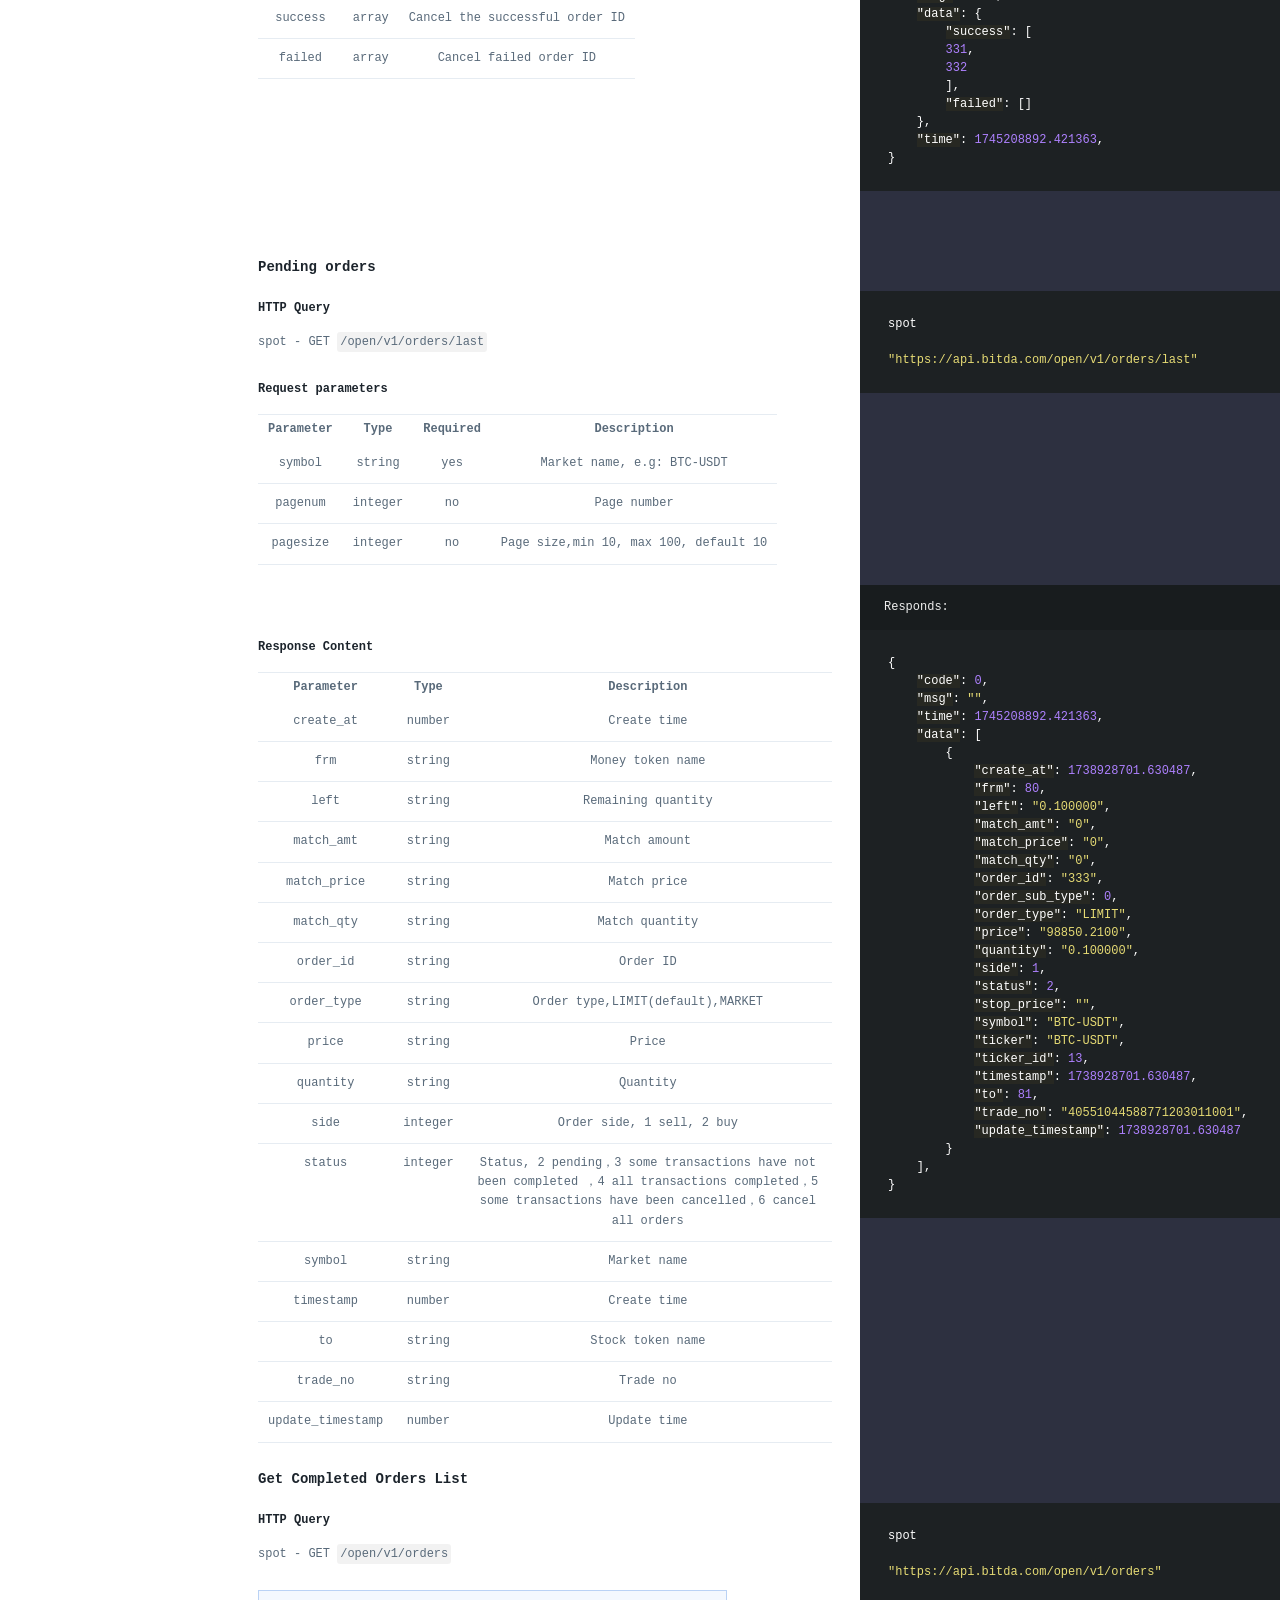
==== commit 7db8a67d: "publish: update generated from commit 0b1891d7052bc4d44041959db5c8f33be1130963" ====
--- a/spot/v1/en/index.html
+++ b/spot/v1/en/index.html
@@ -241,7 +241,7 @@
           </span>
         </div>
       </div>
-      <a href="/spot/v1/cn/" class="lang" id="lang_box">简体中文</a>
+      <a href="/spot/v1/en/" class="lang" id="lang_box" style="display: flex;">简体中文</a>
     </header>
     <div class="toc-wrapper">
       <ul id="toc" class="toc-list-h1">
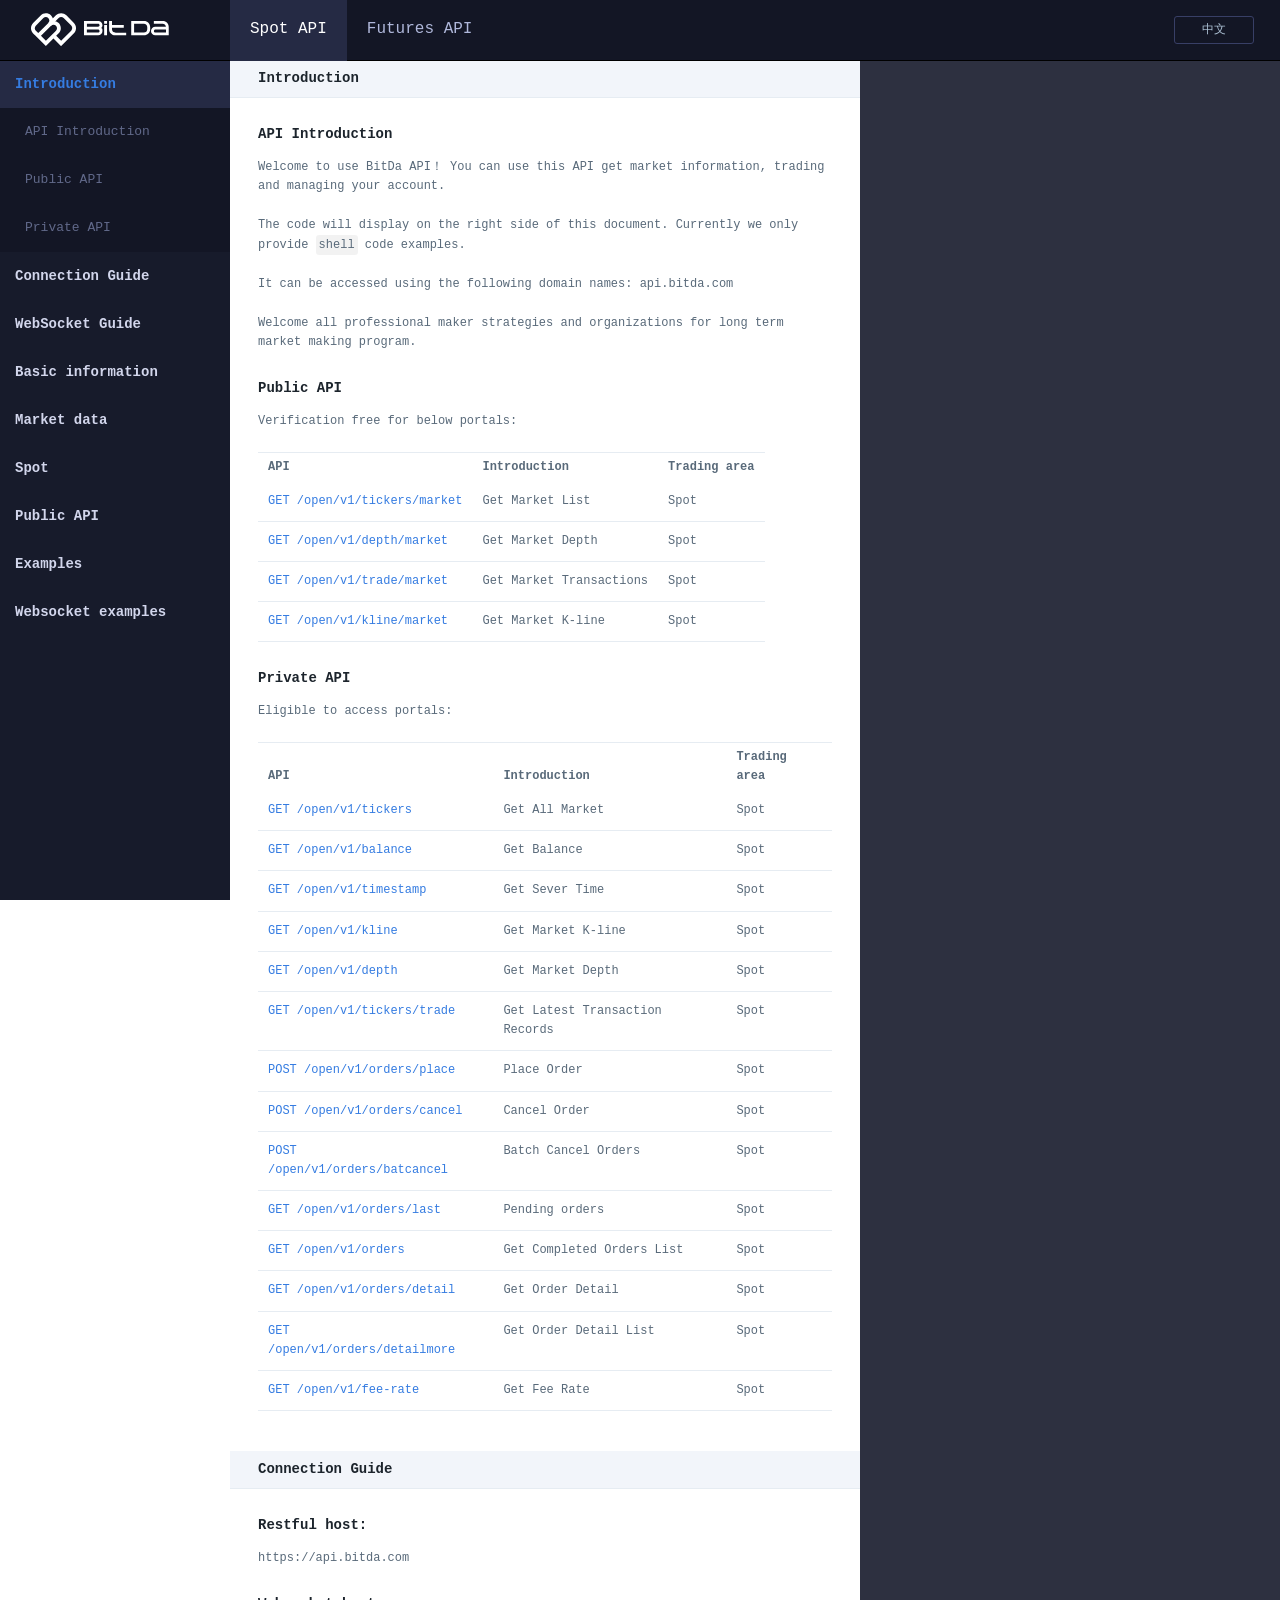
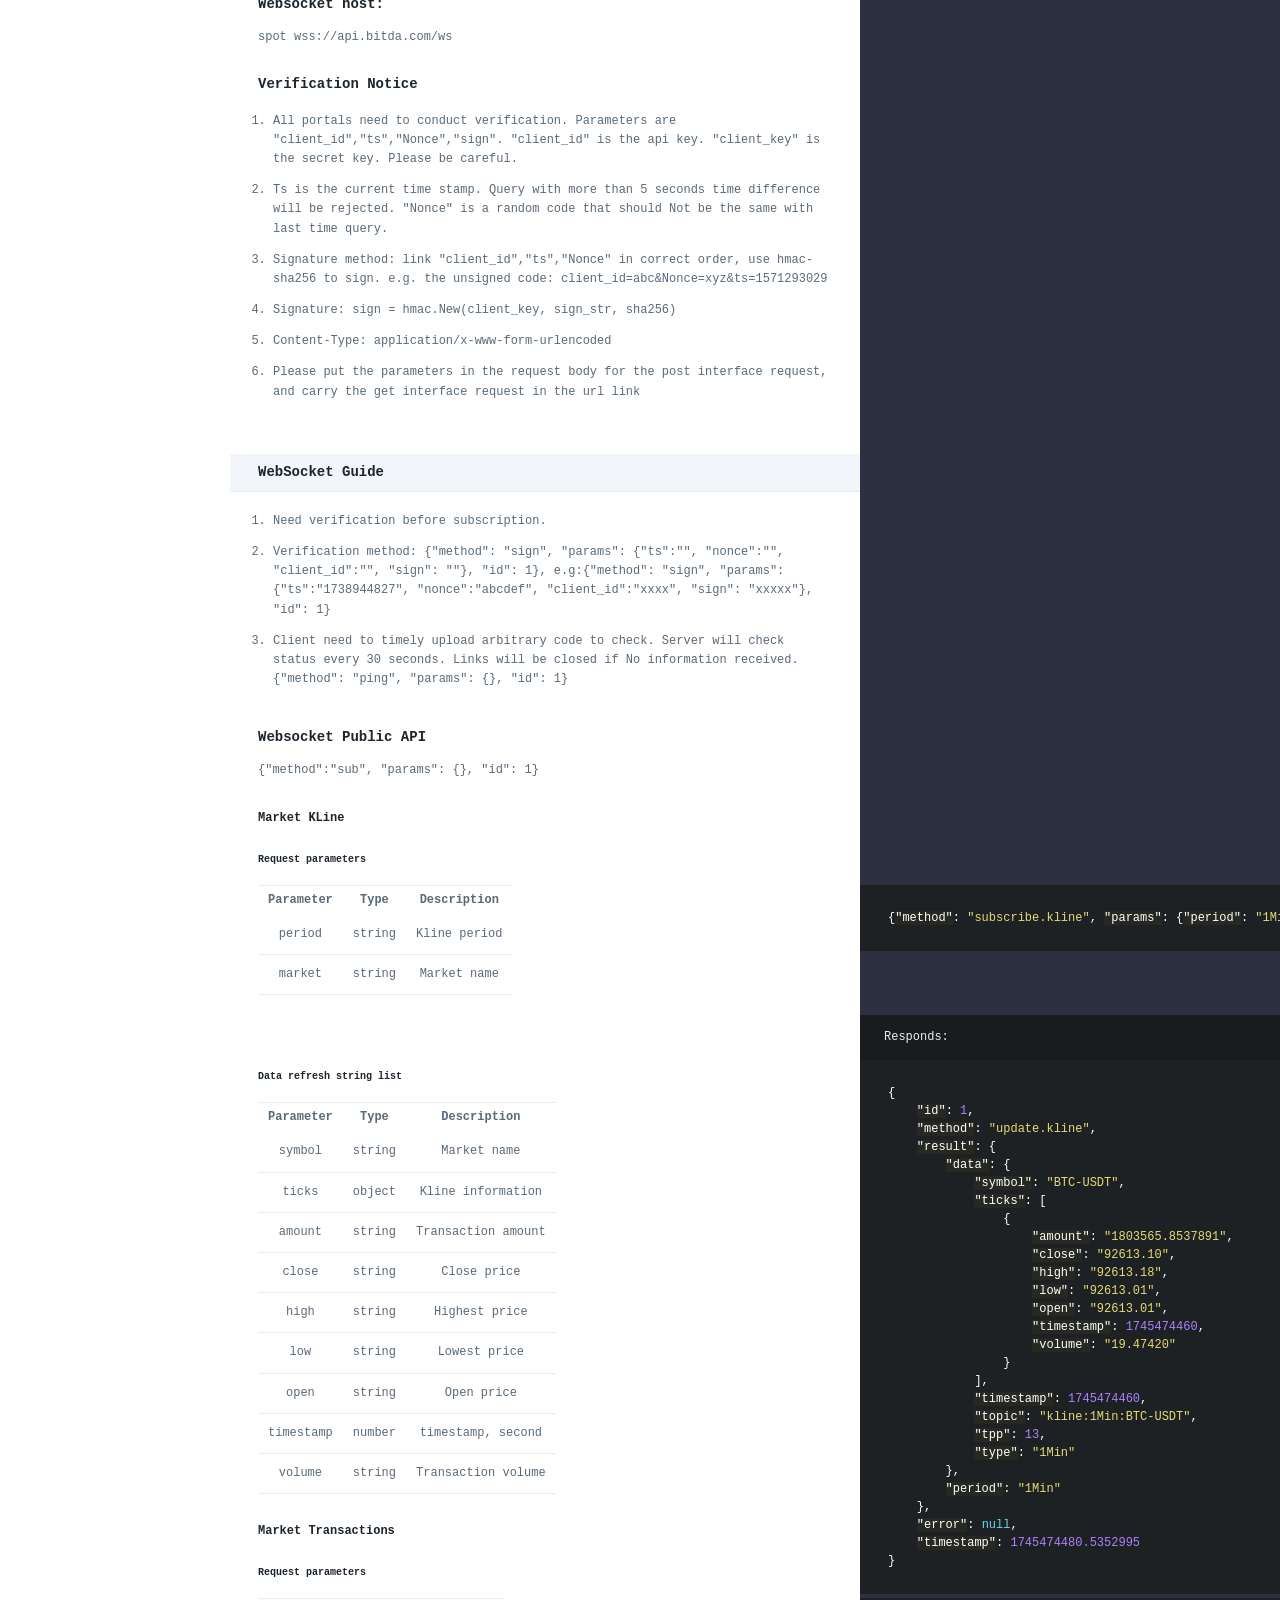
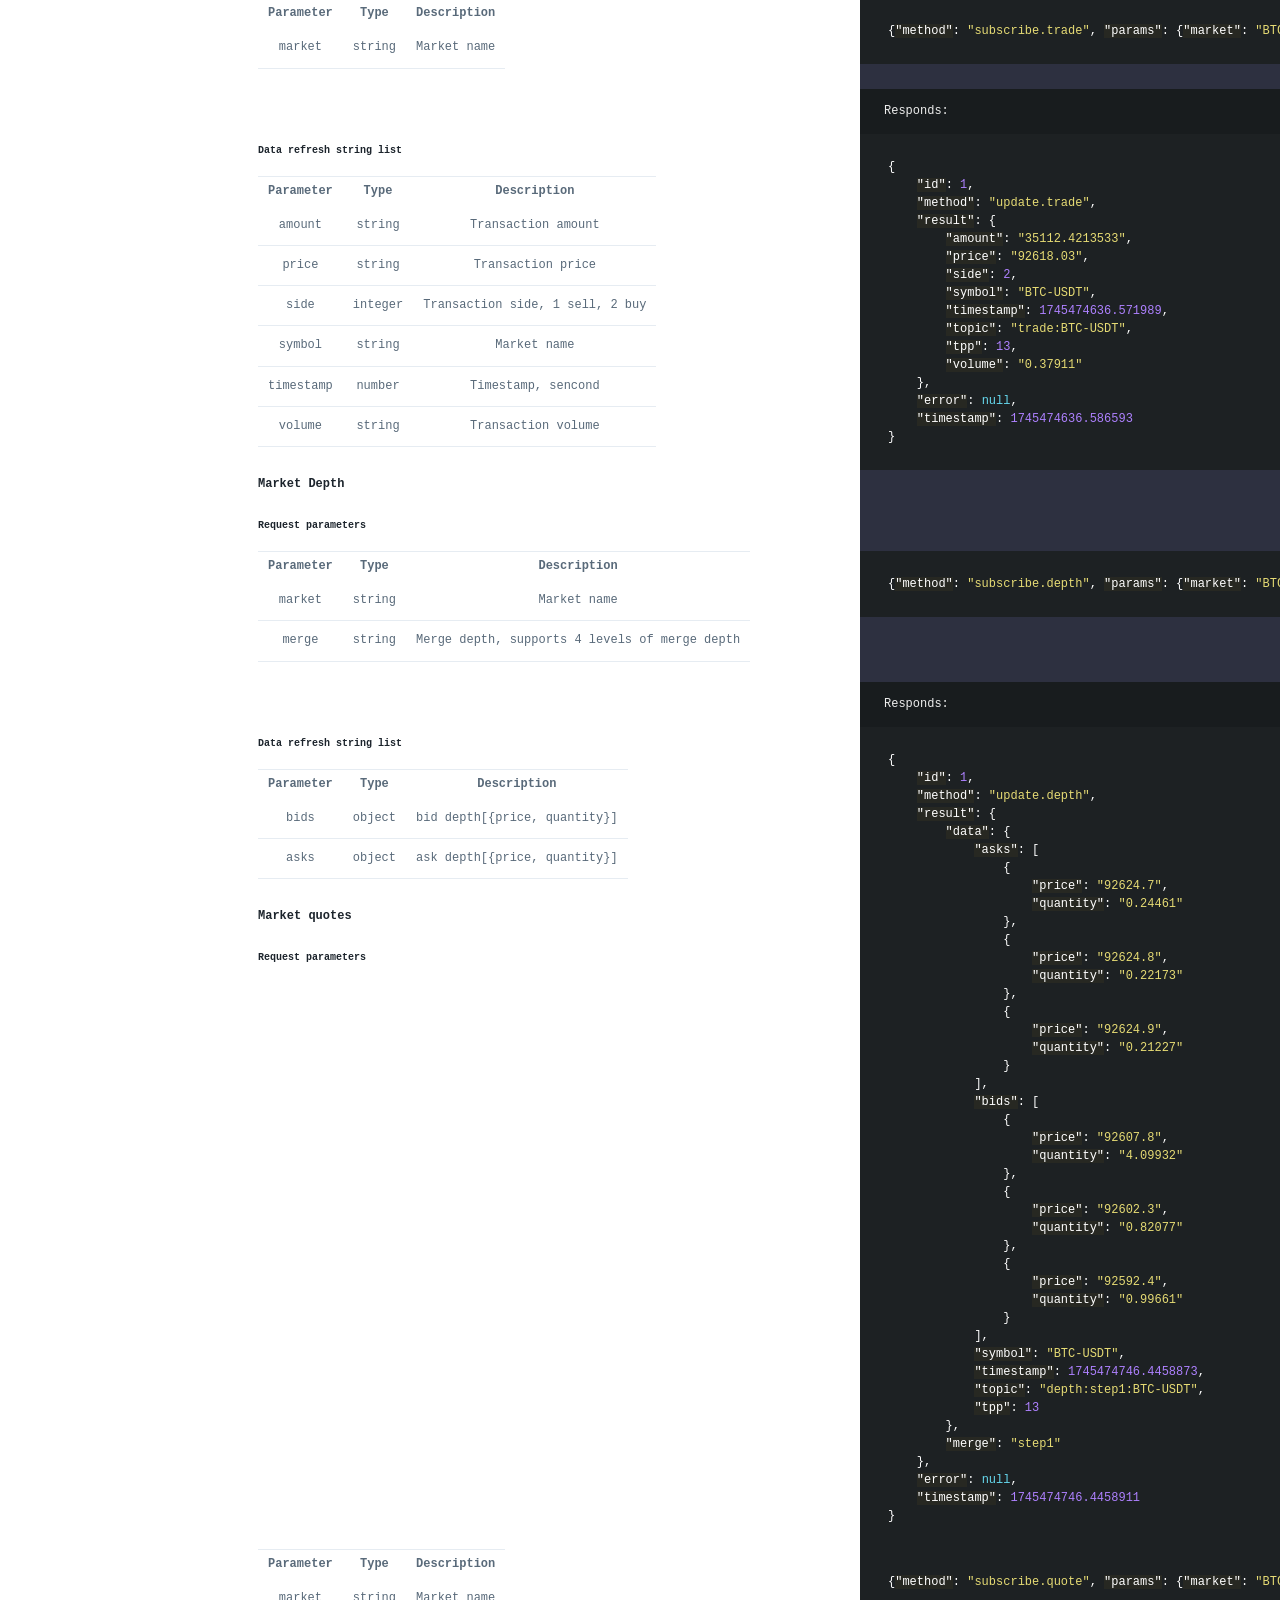
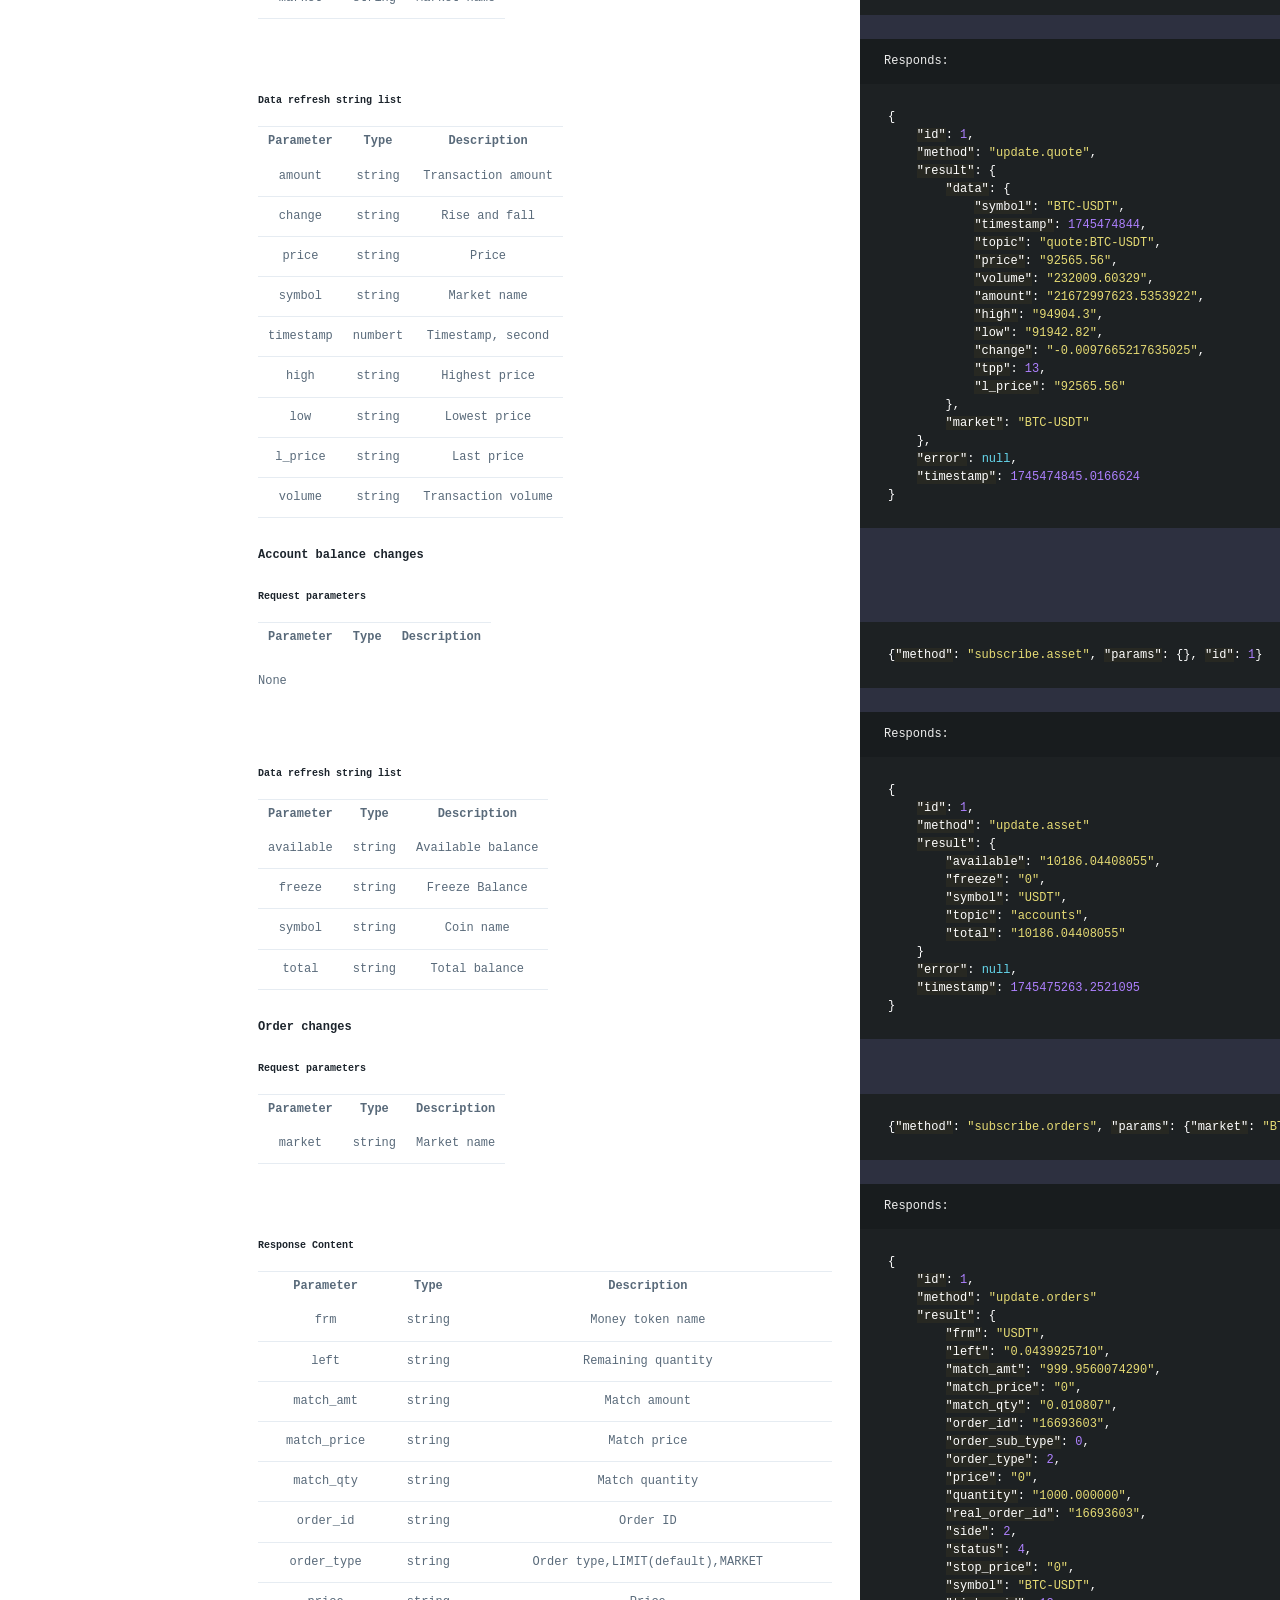
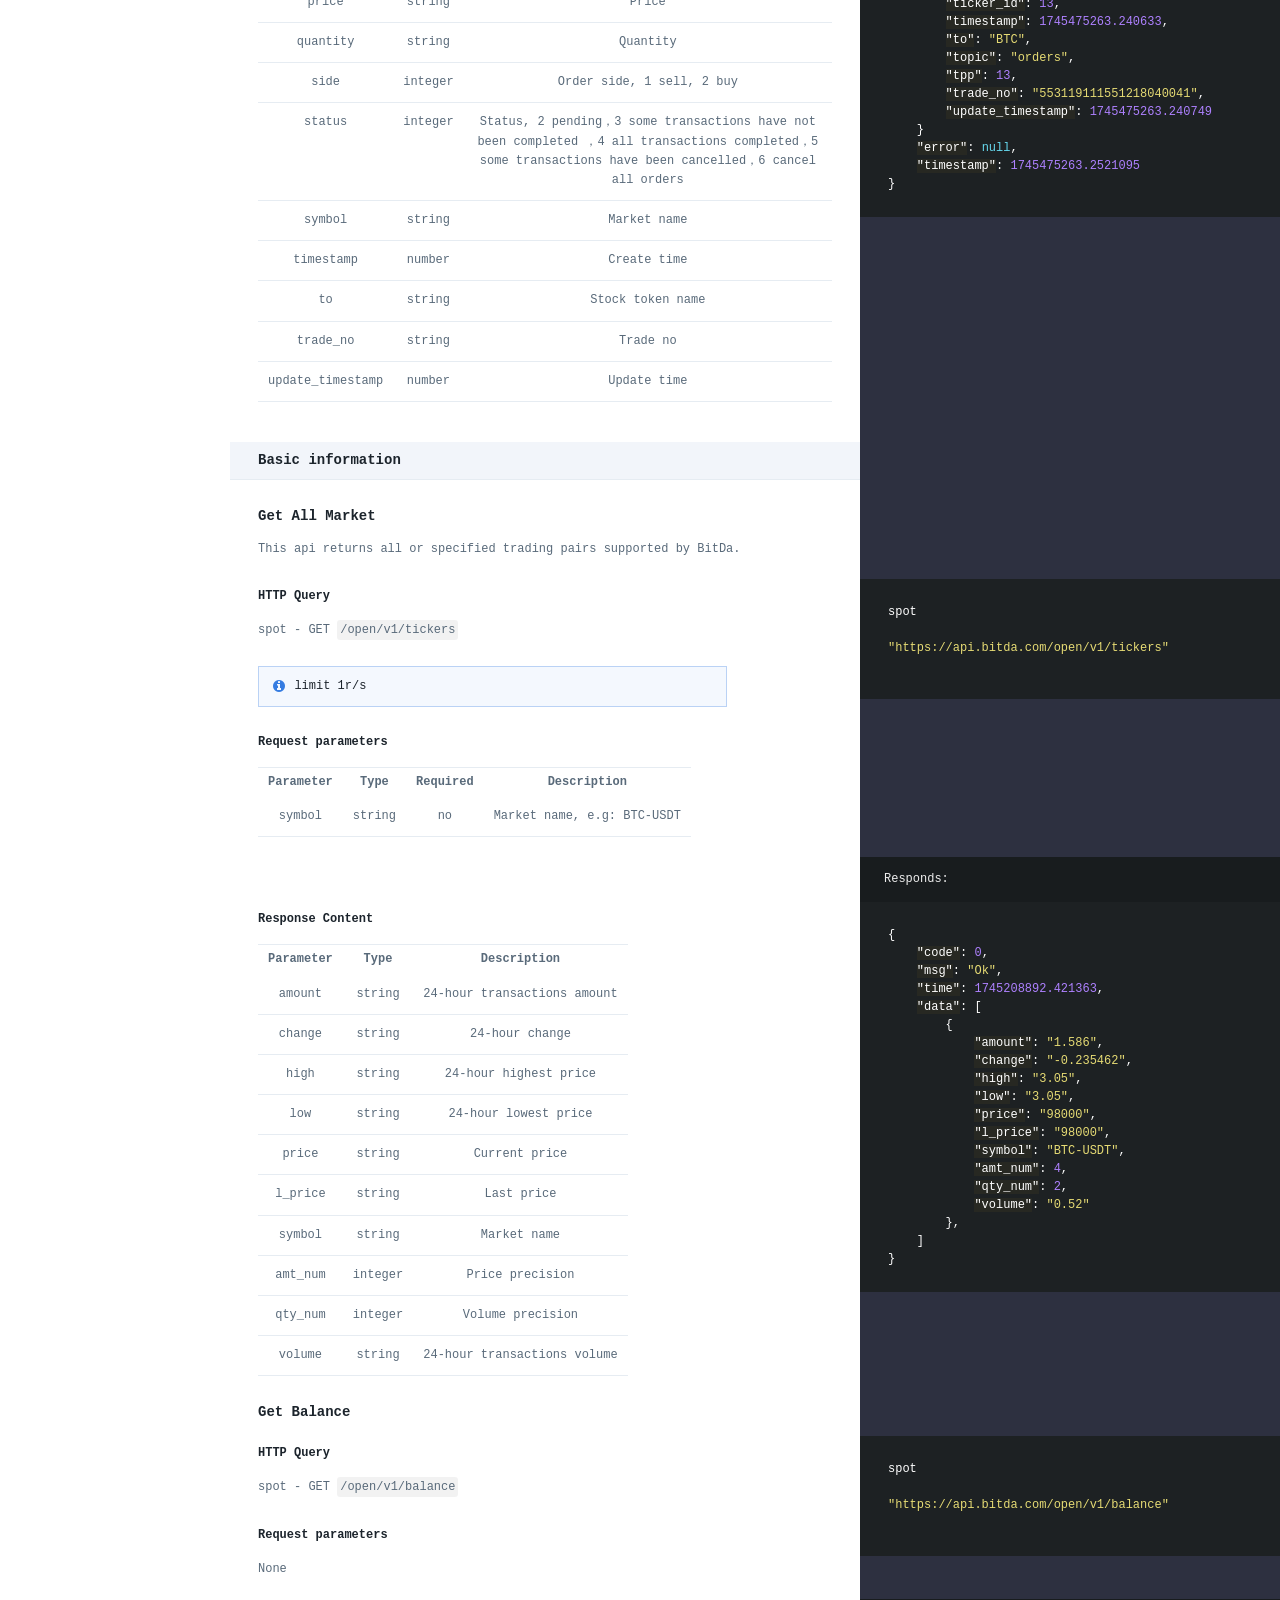
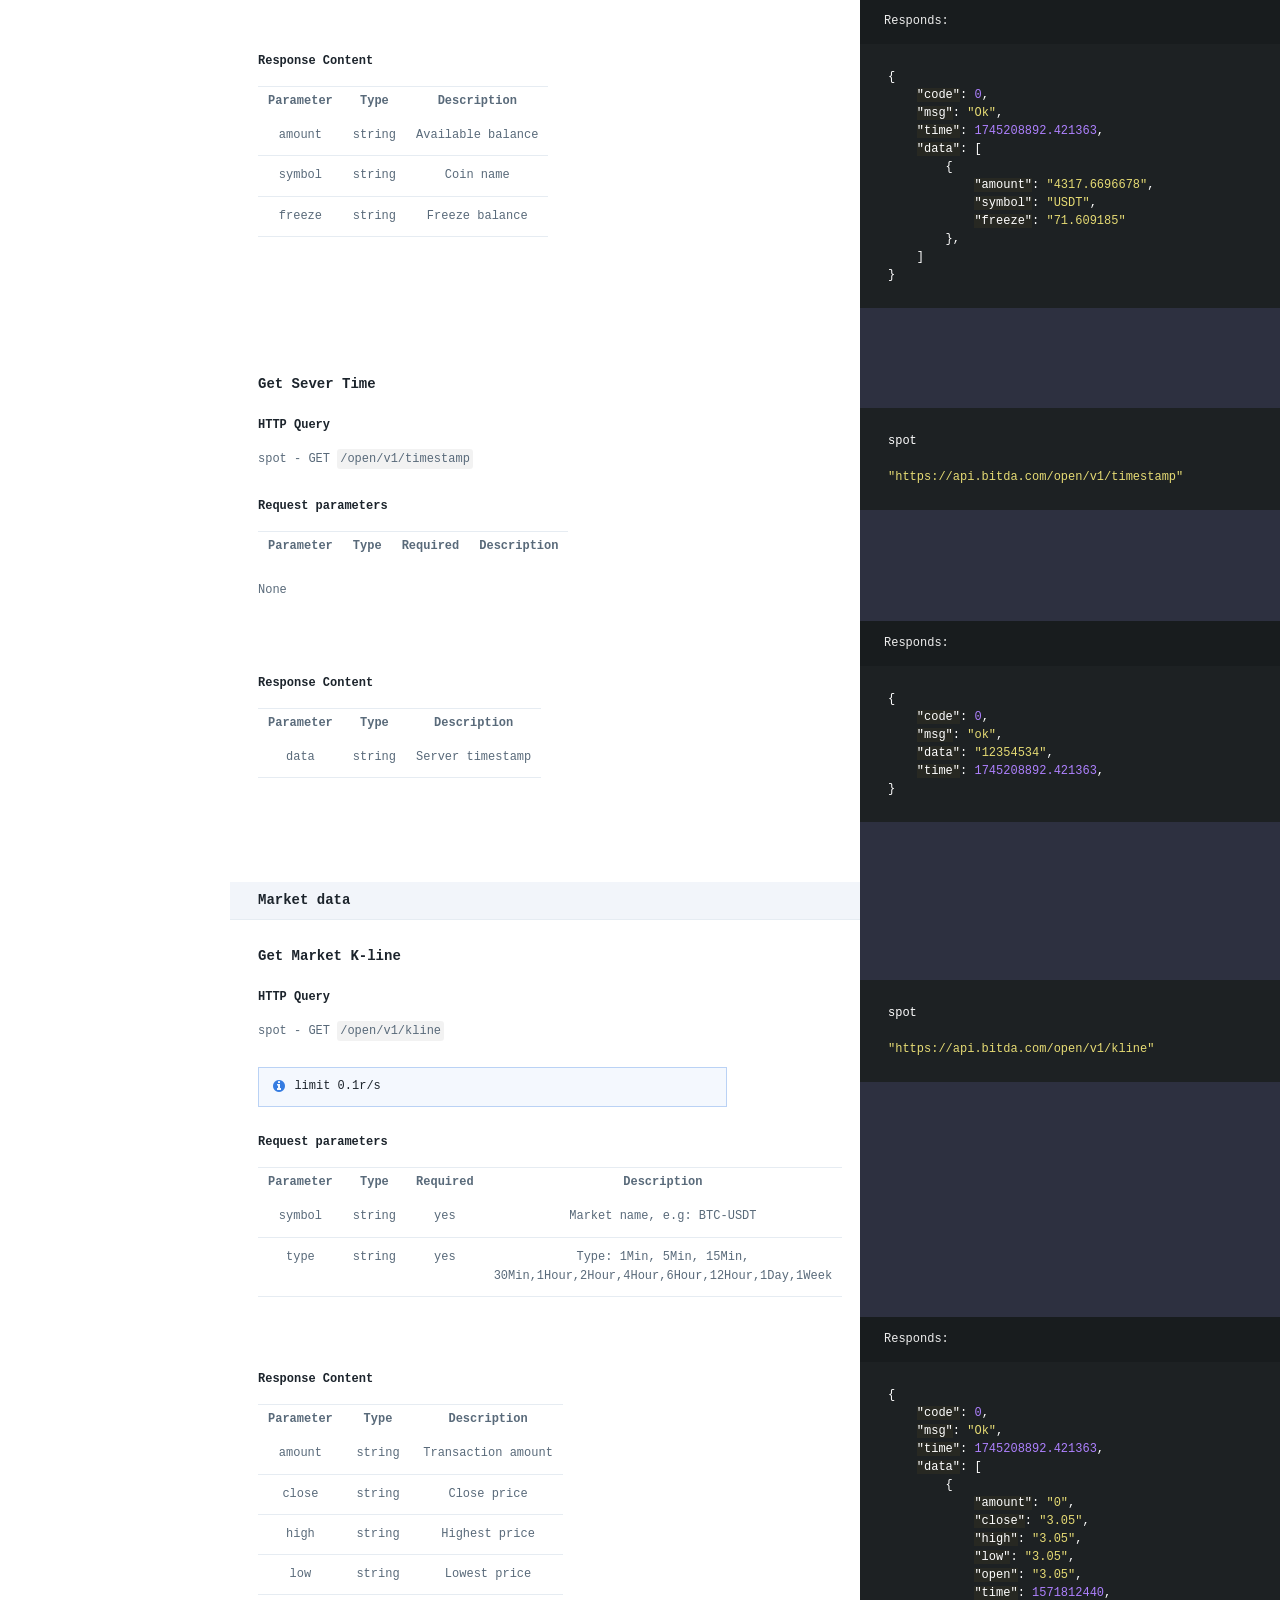
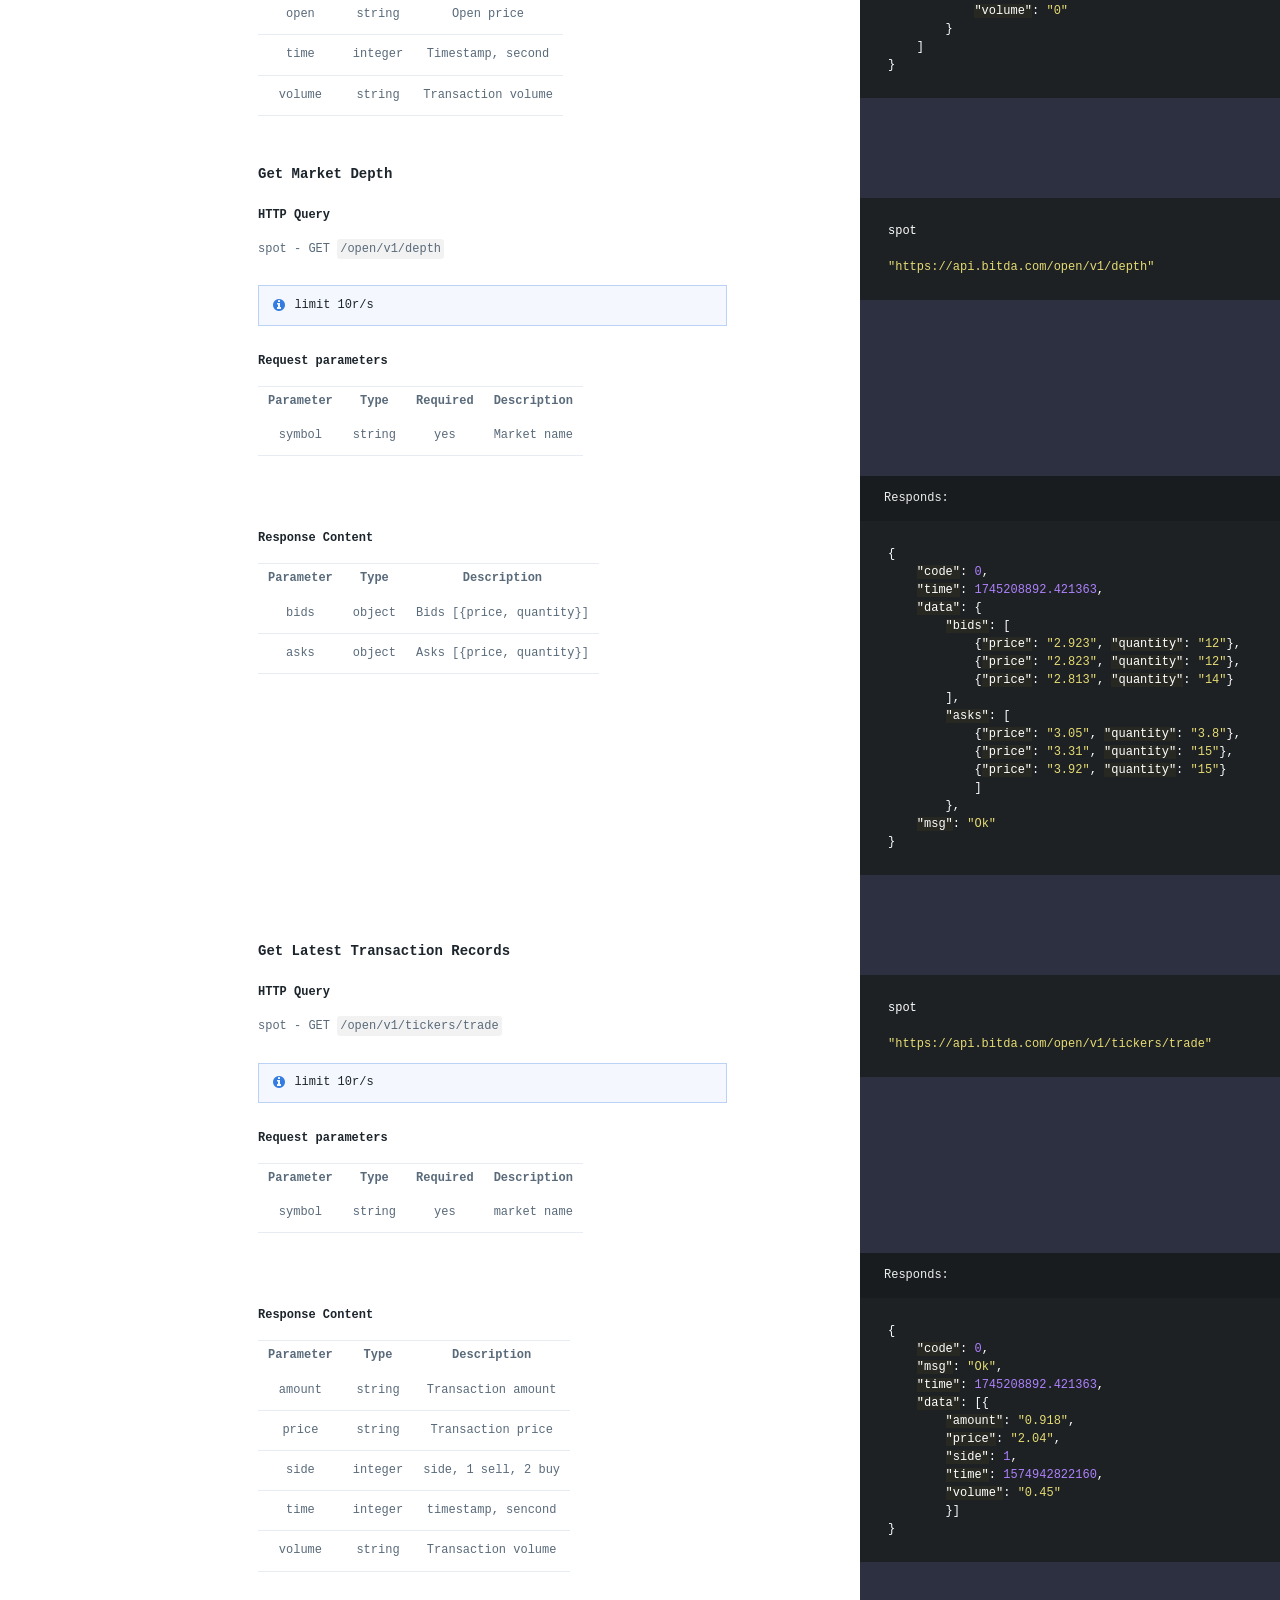
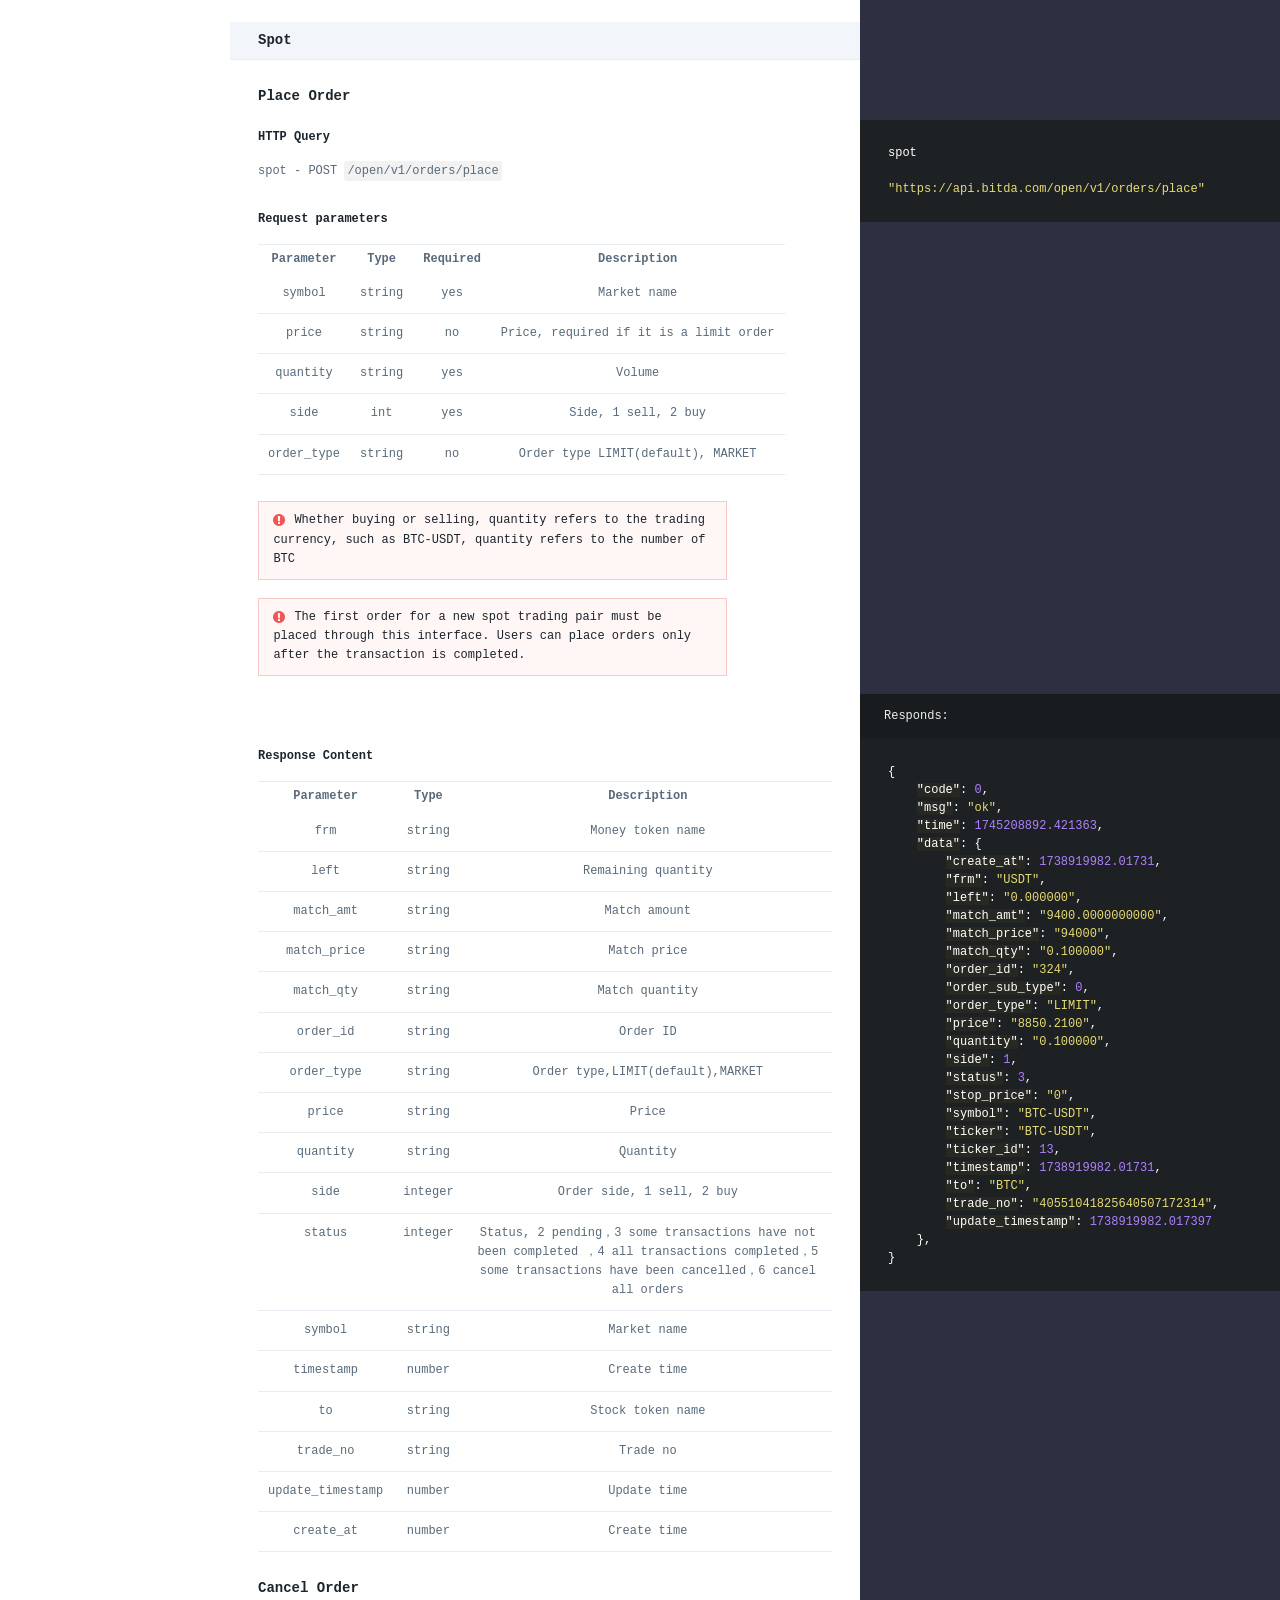
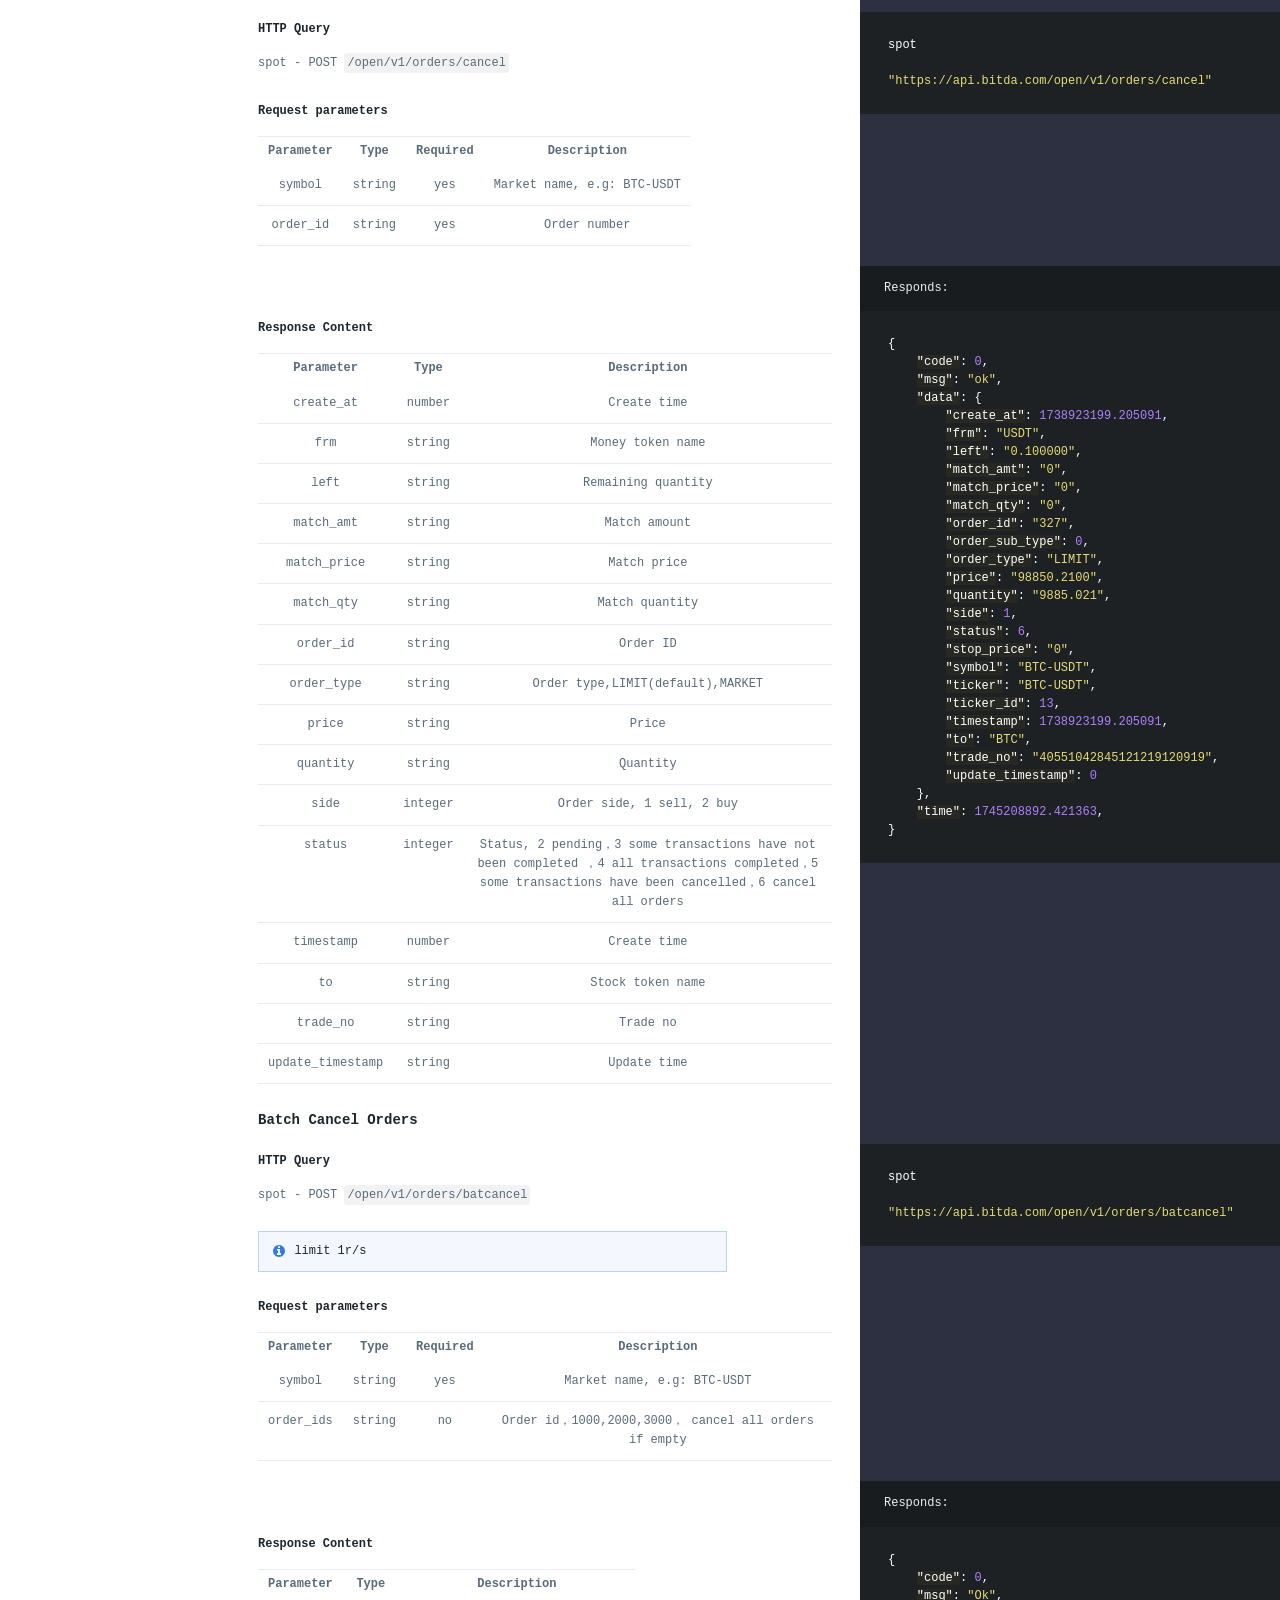
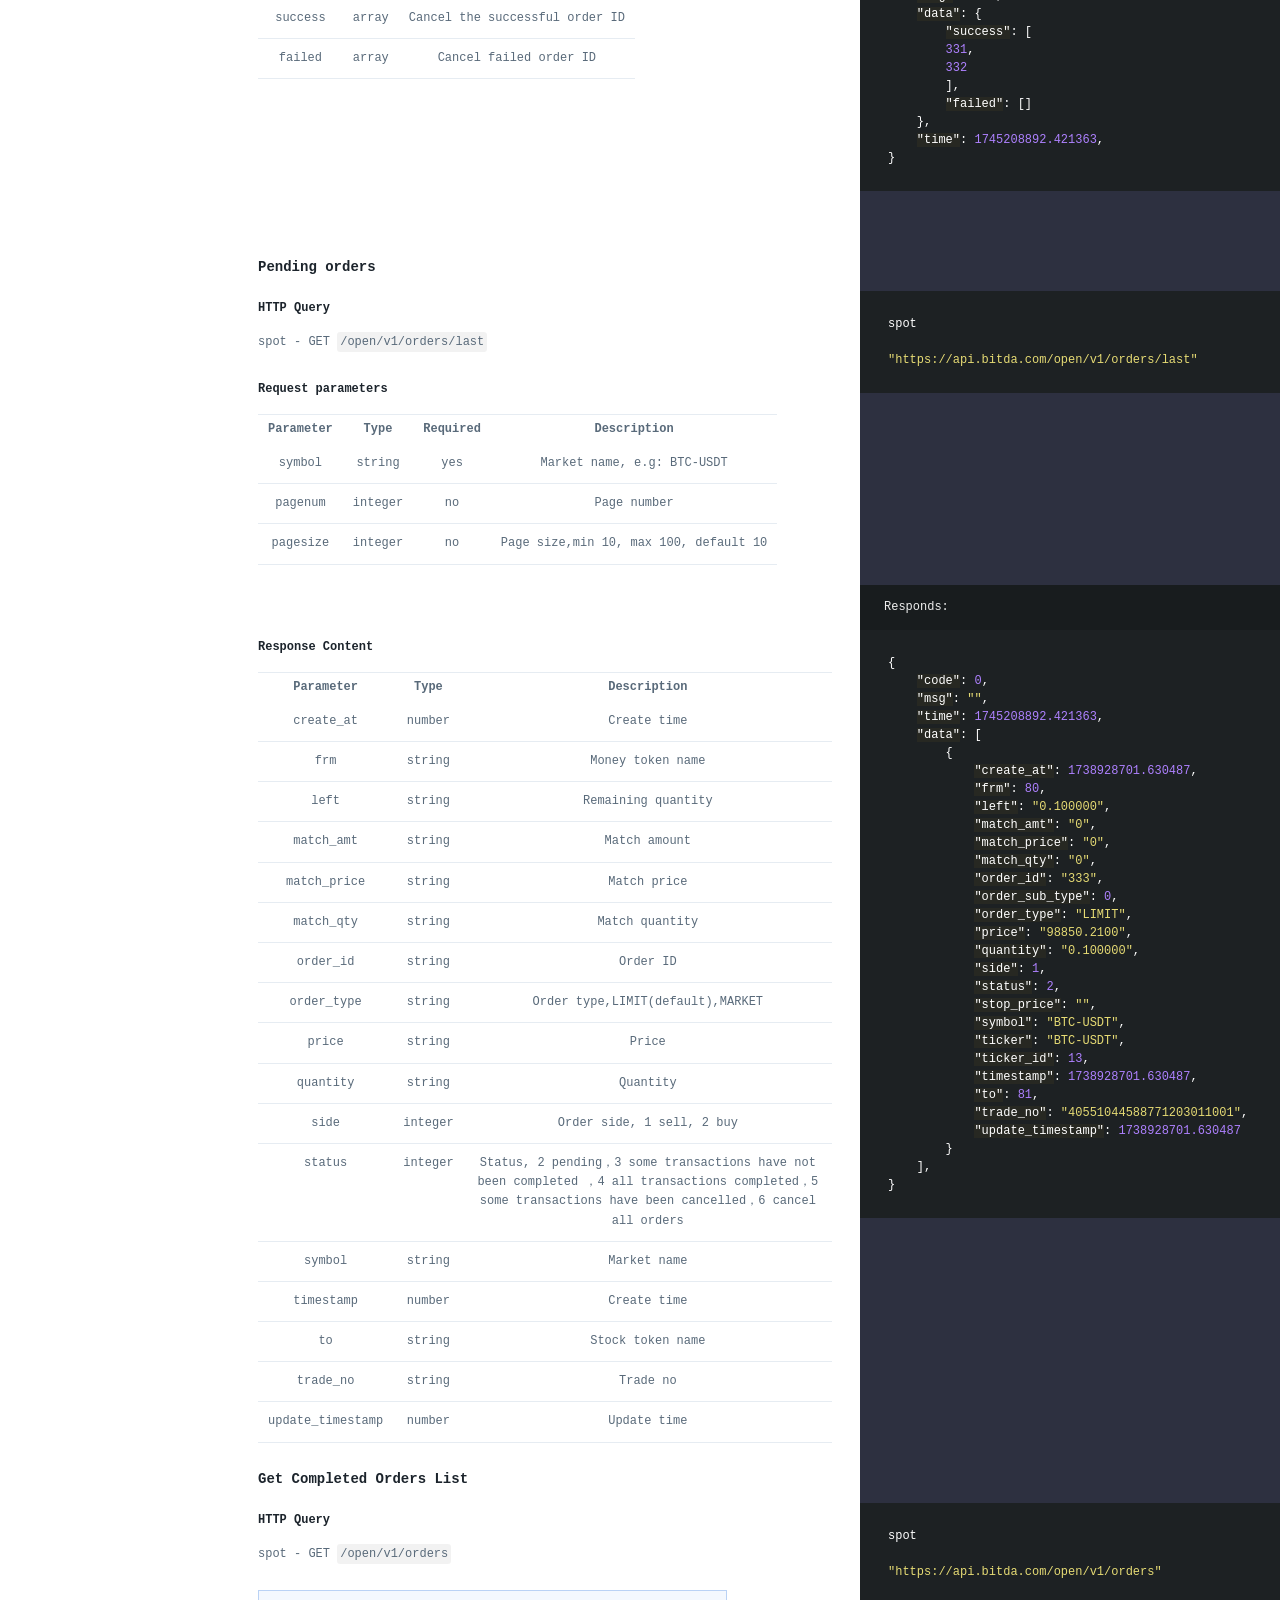
==== commit 640fdbb7: "publish: update generated from commit 121b09197003b61bbae0e864ba998b4595cfe070" ====
--- a/spot/v1/en/index.html
+++ b/spot/v1/en/index.html
@@ -241,7 +241,7 @@
           </span>
         </div>
       </div>
-      <a href="/spot/v1/en/" class="lang" id="lang_box" style="display: flex;">简体中文</a>
+      <a href="/spot/v1/en/" class="lang" id="lang_box" style="display: block;">简体中文</a>
     </header>
     <div class="toc-wrapper">
       <ul id="toc" class="toc-list-h1">
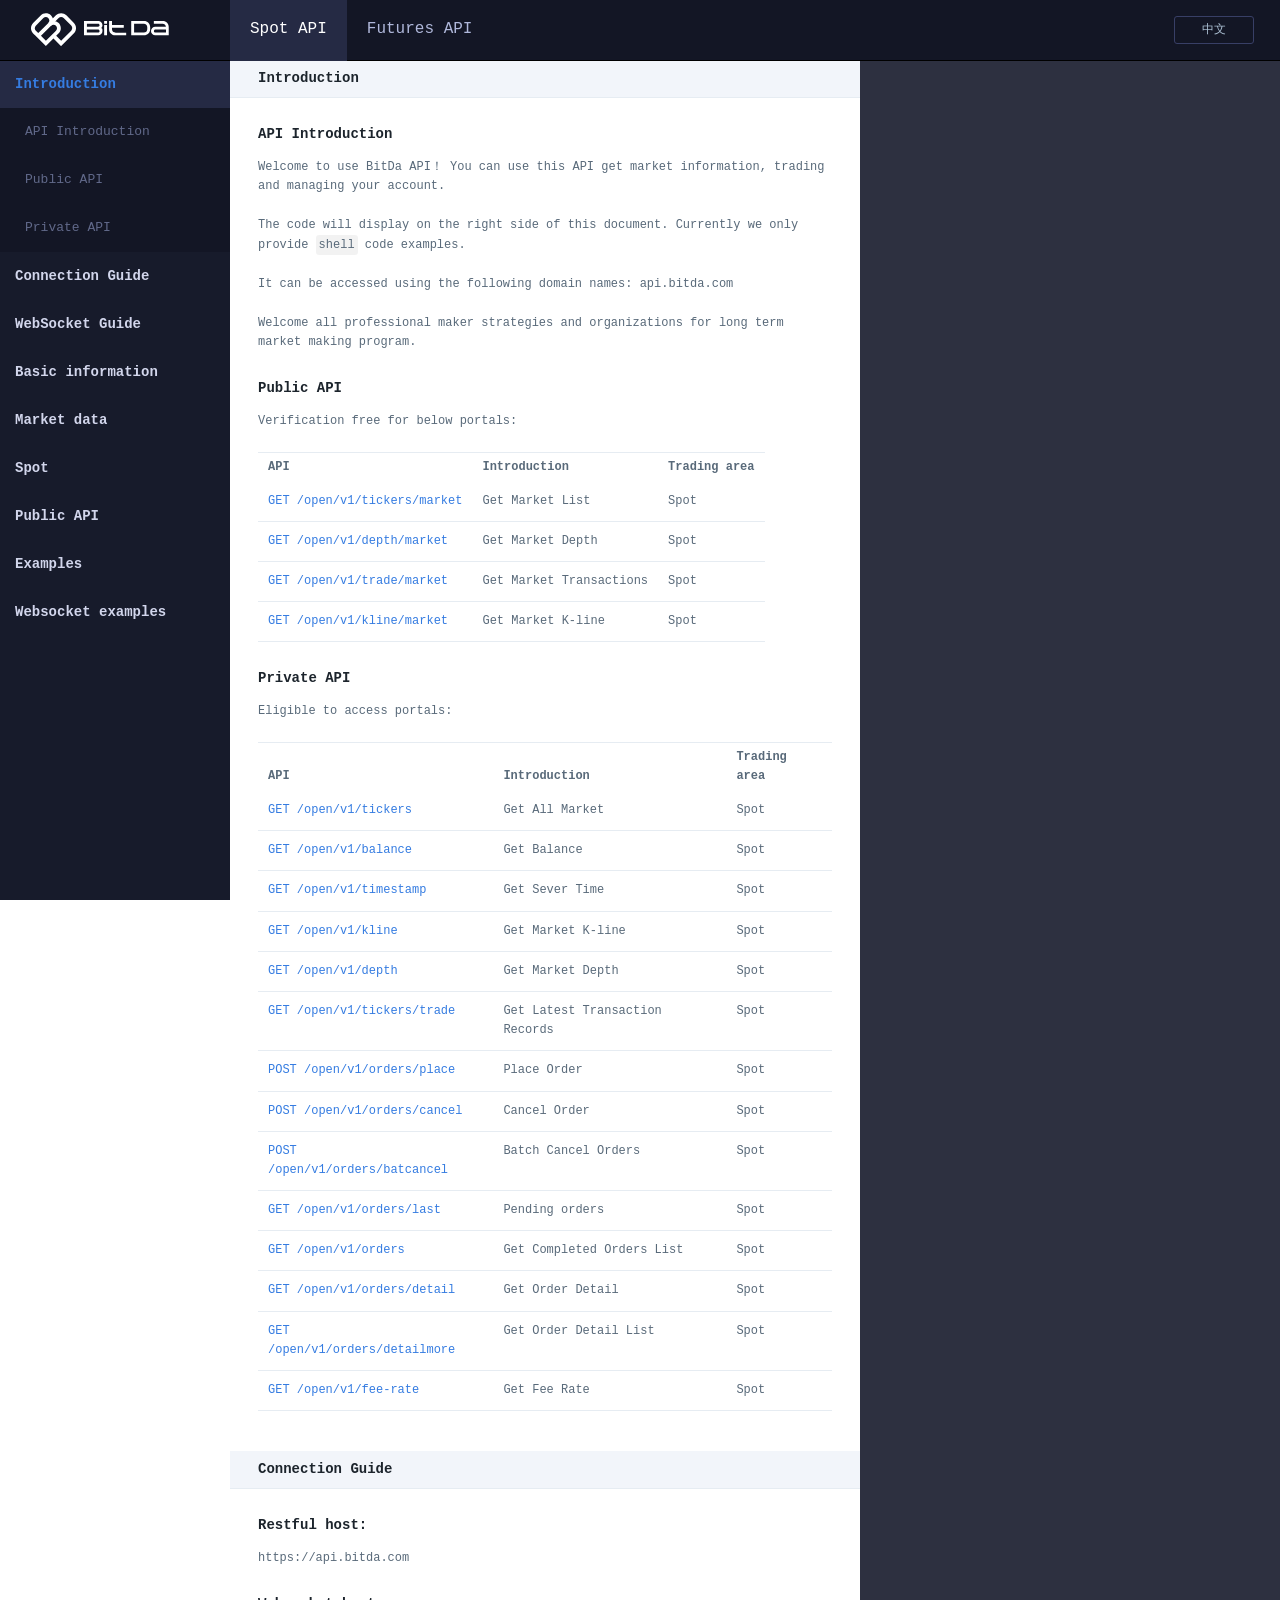
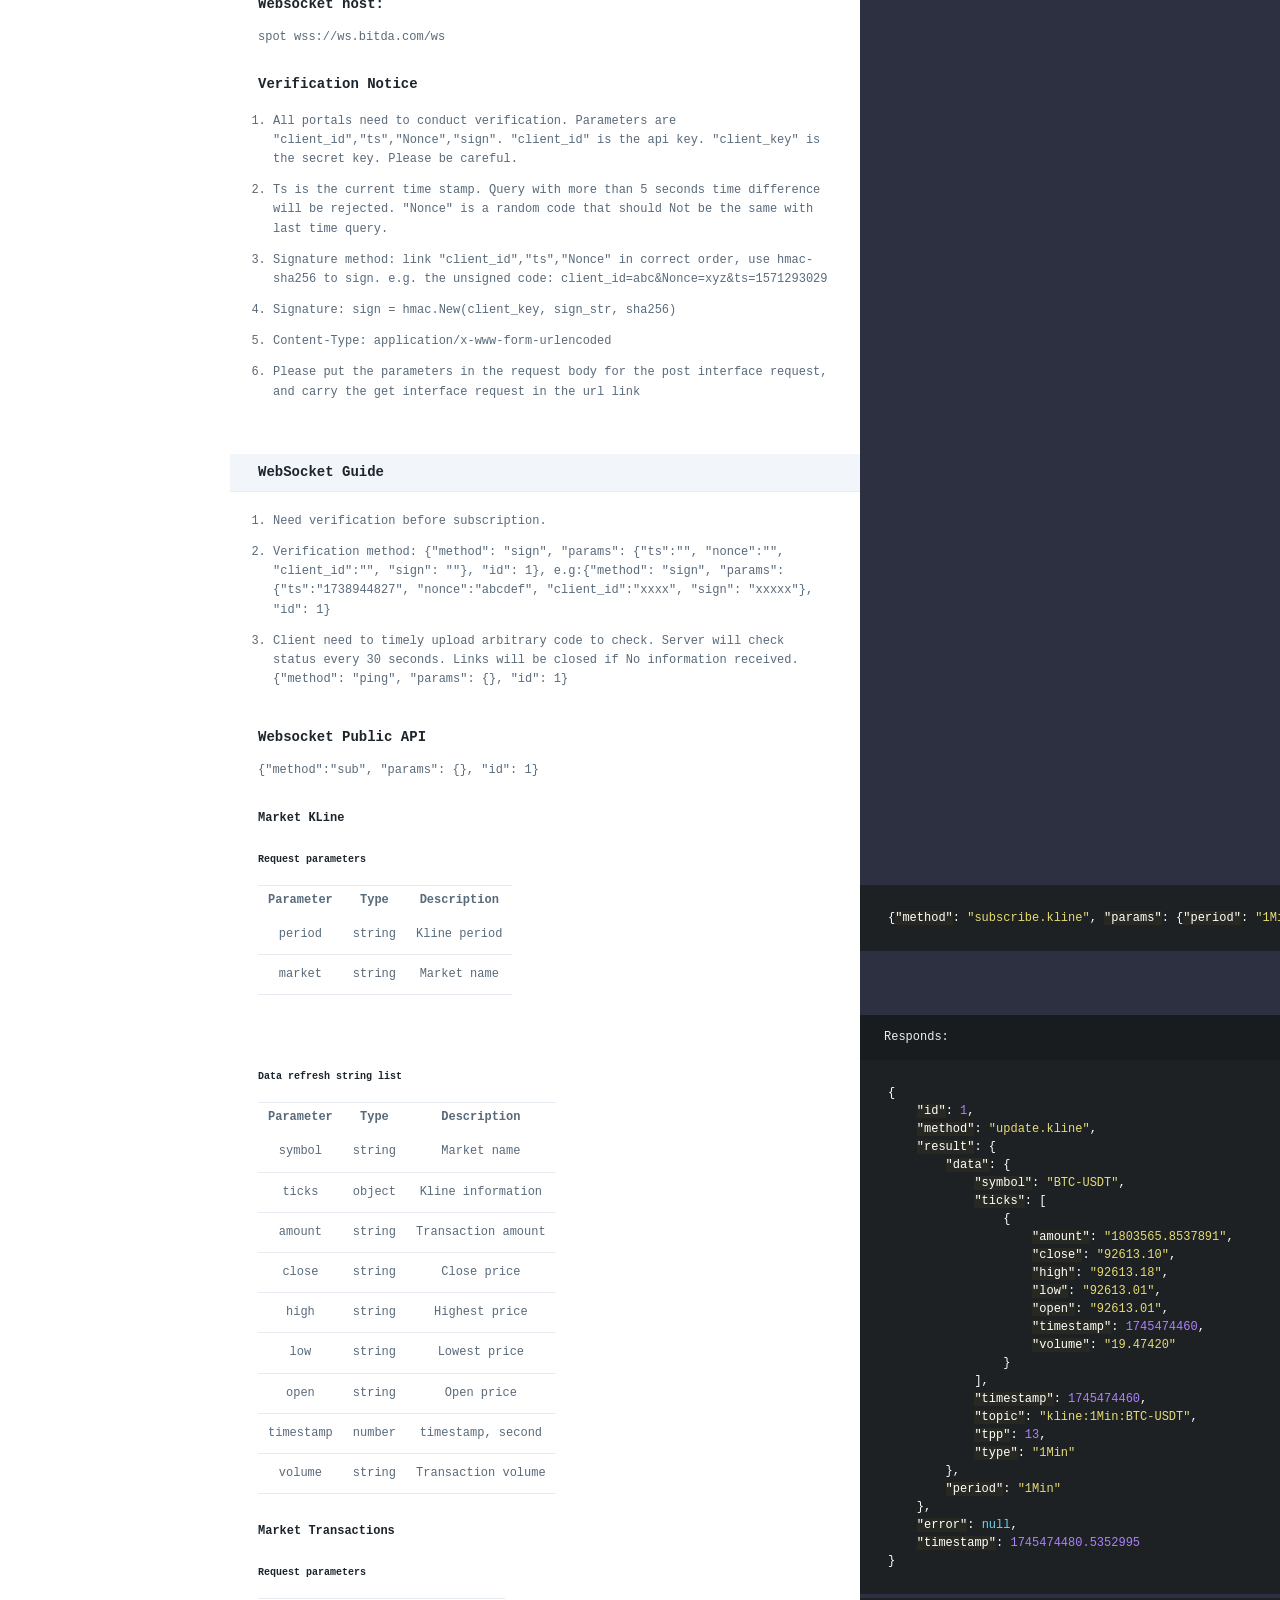
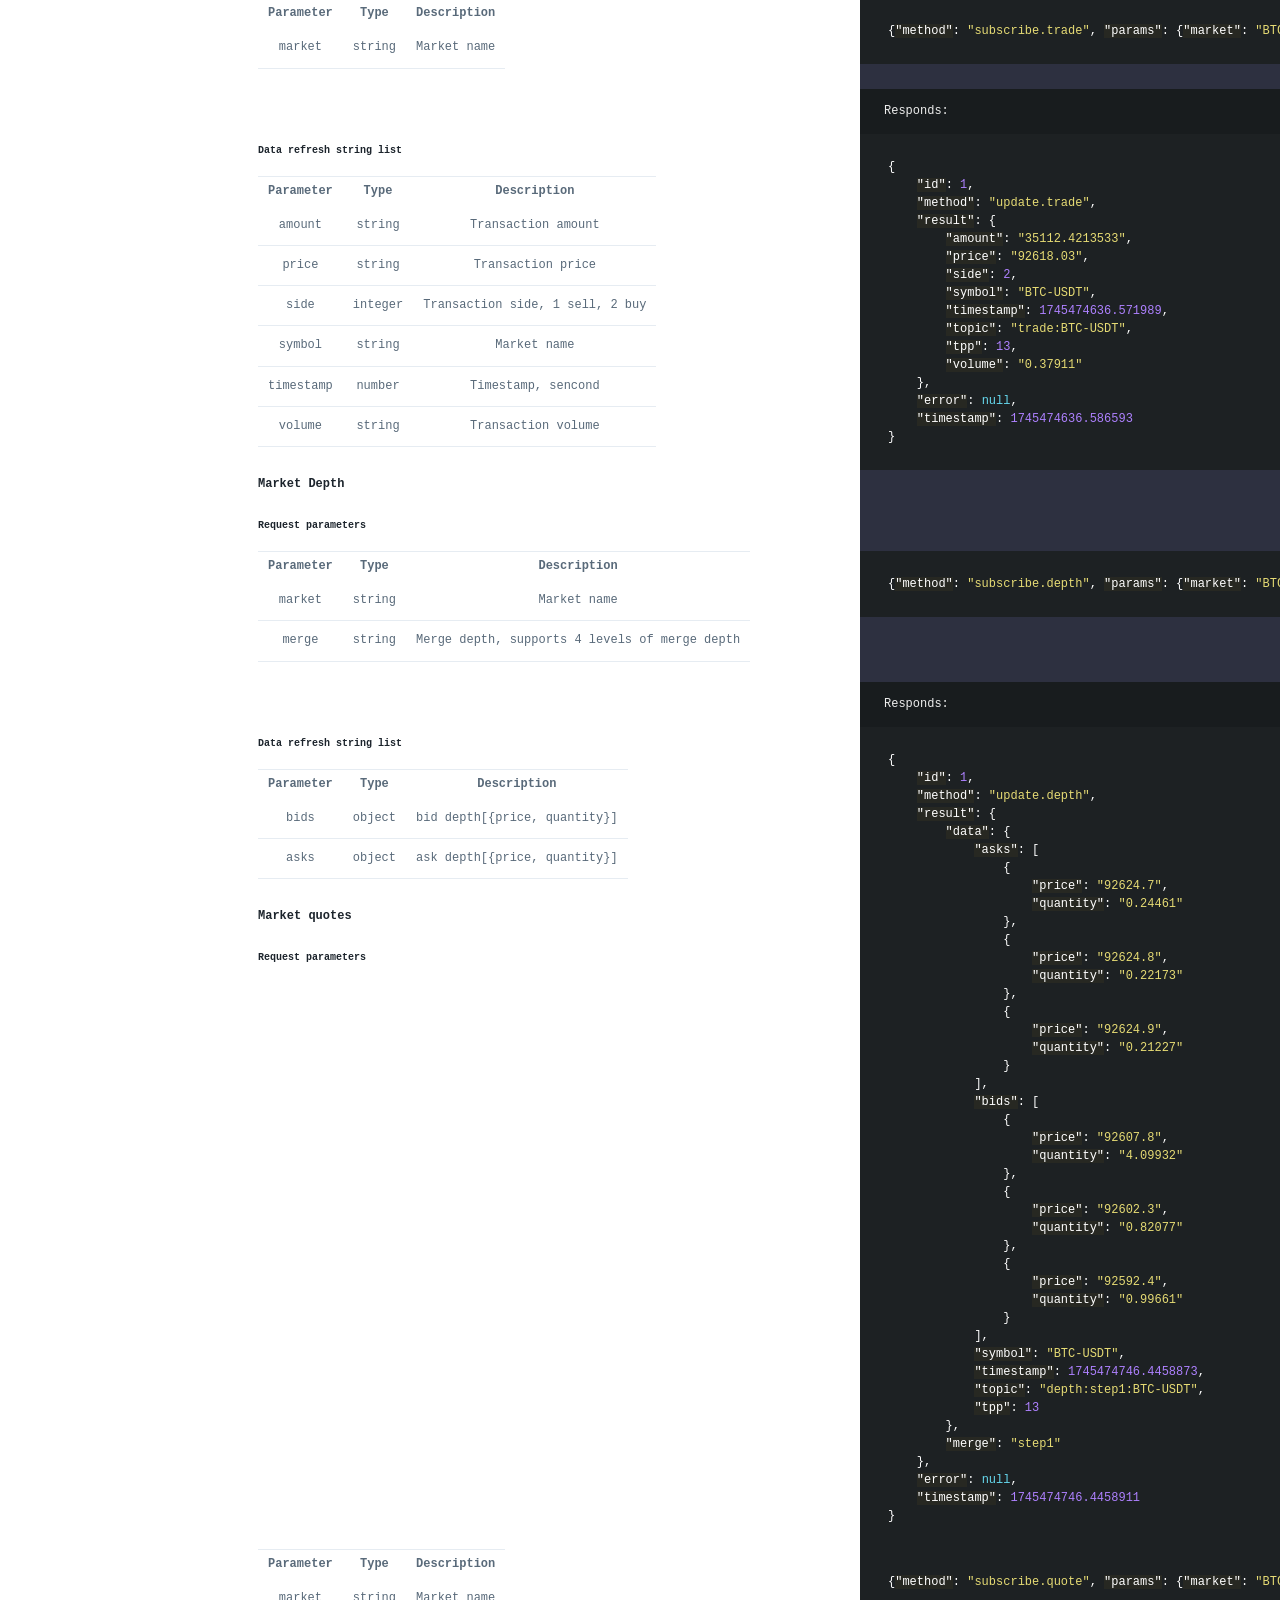
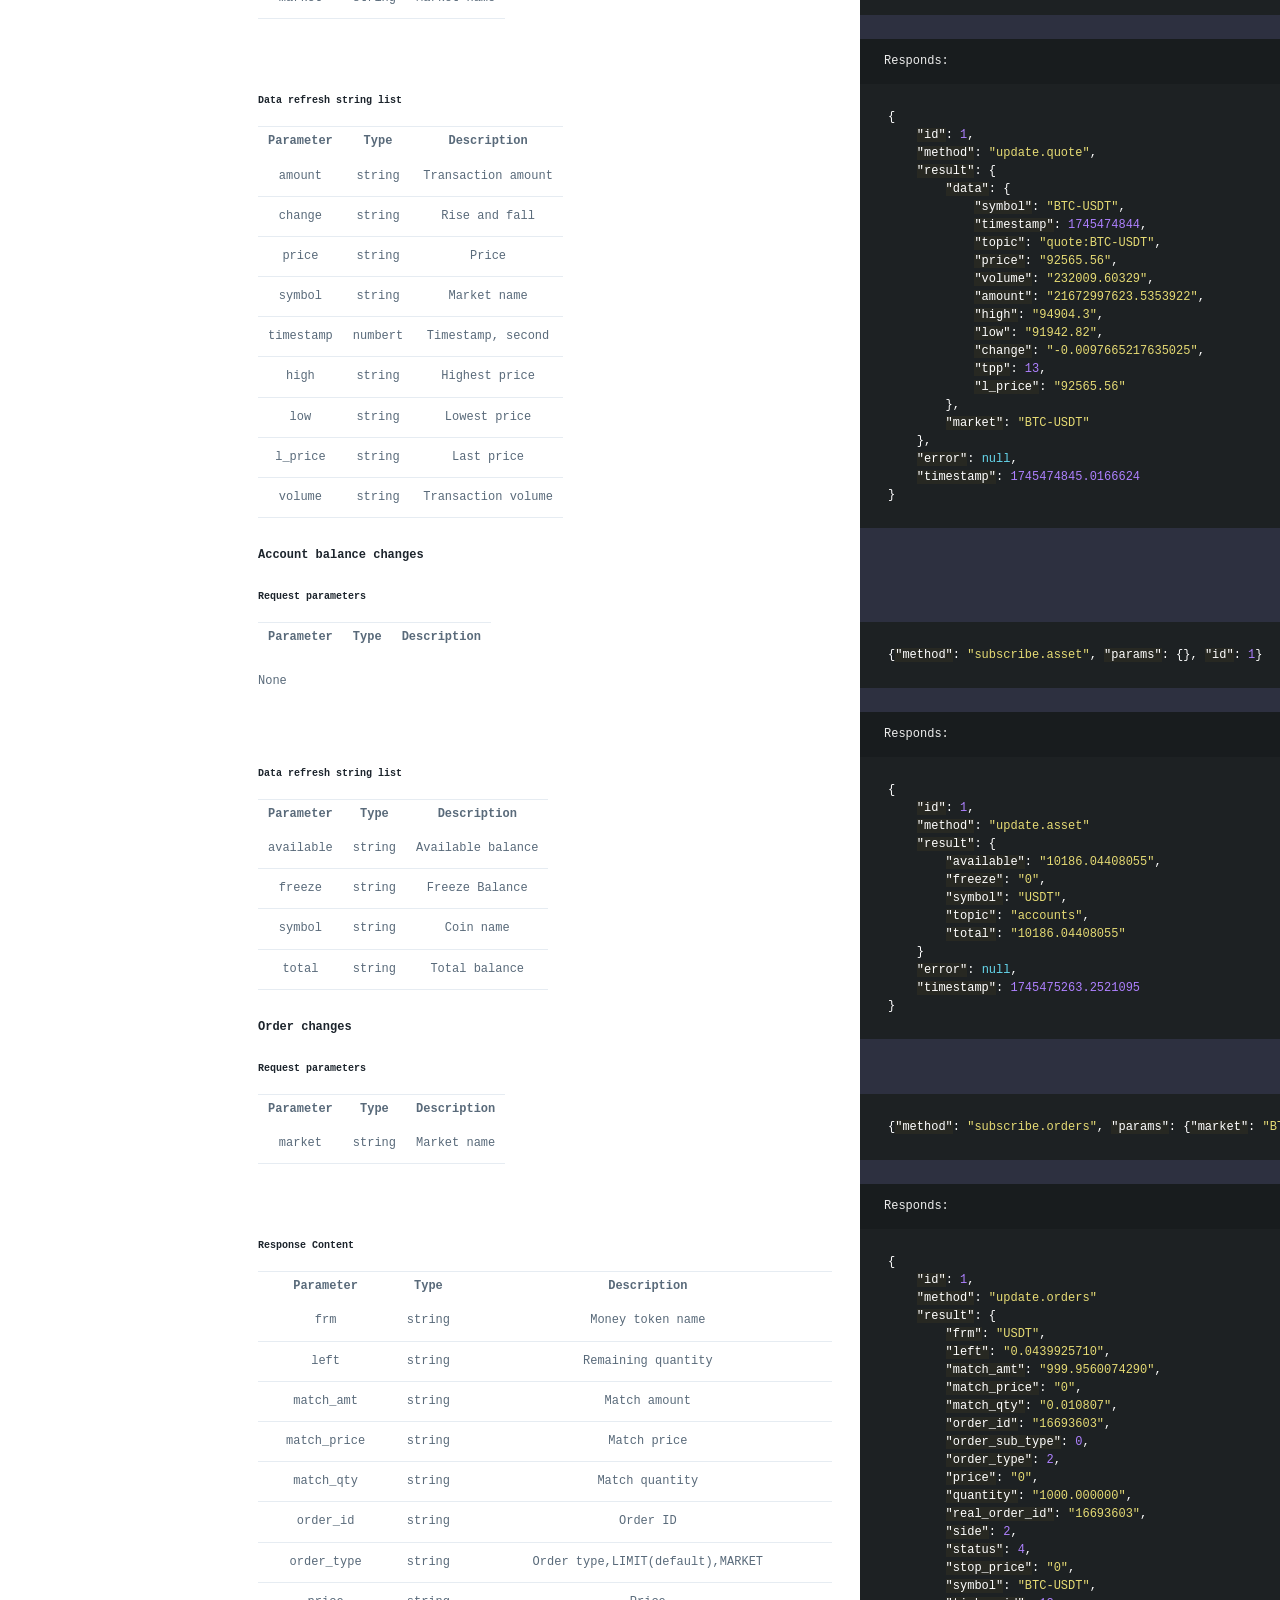
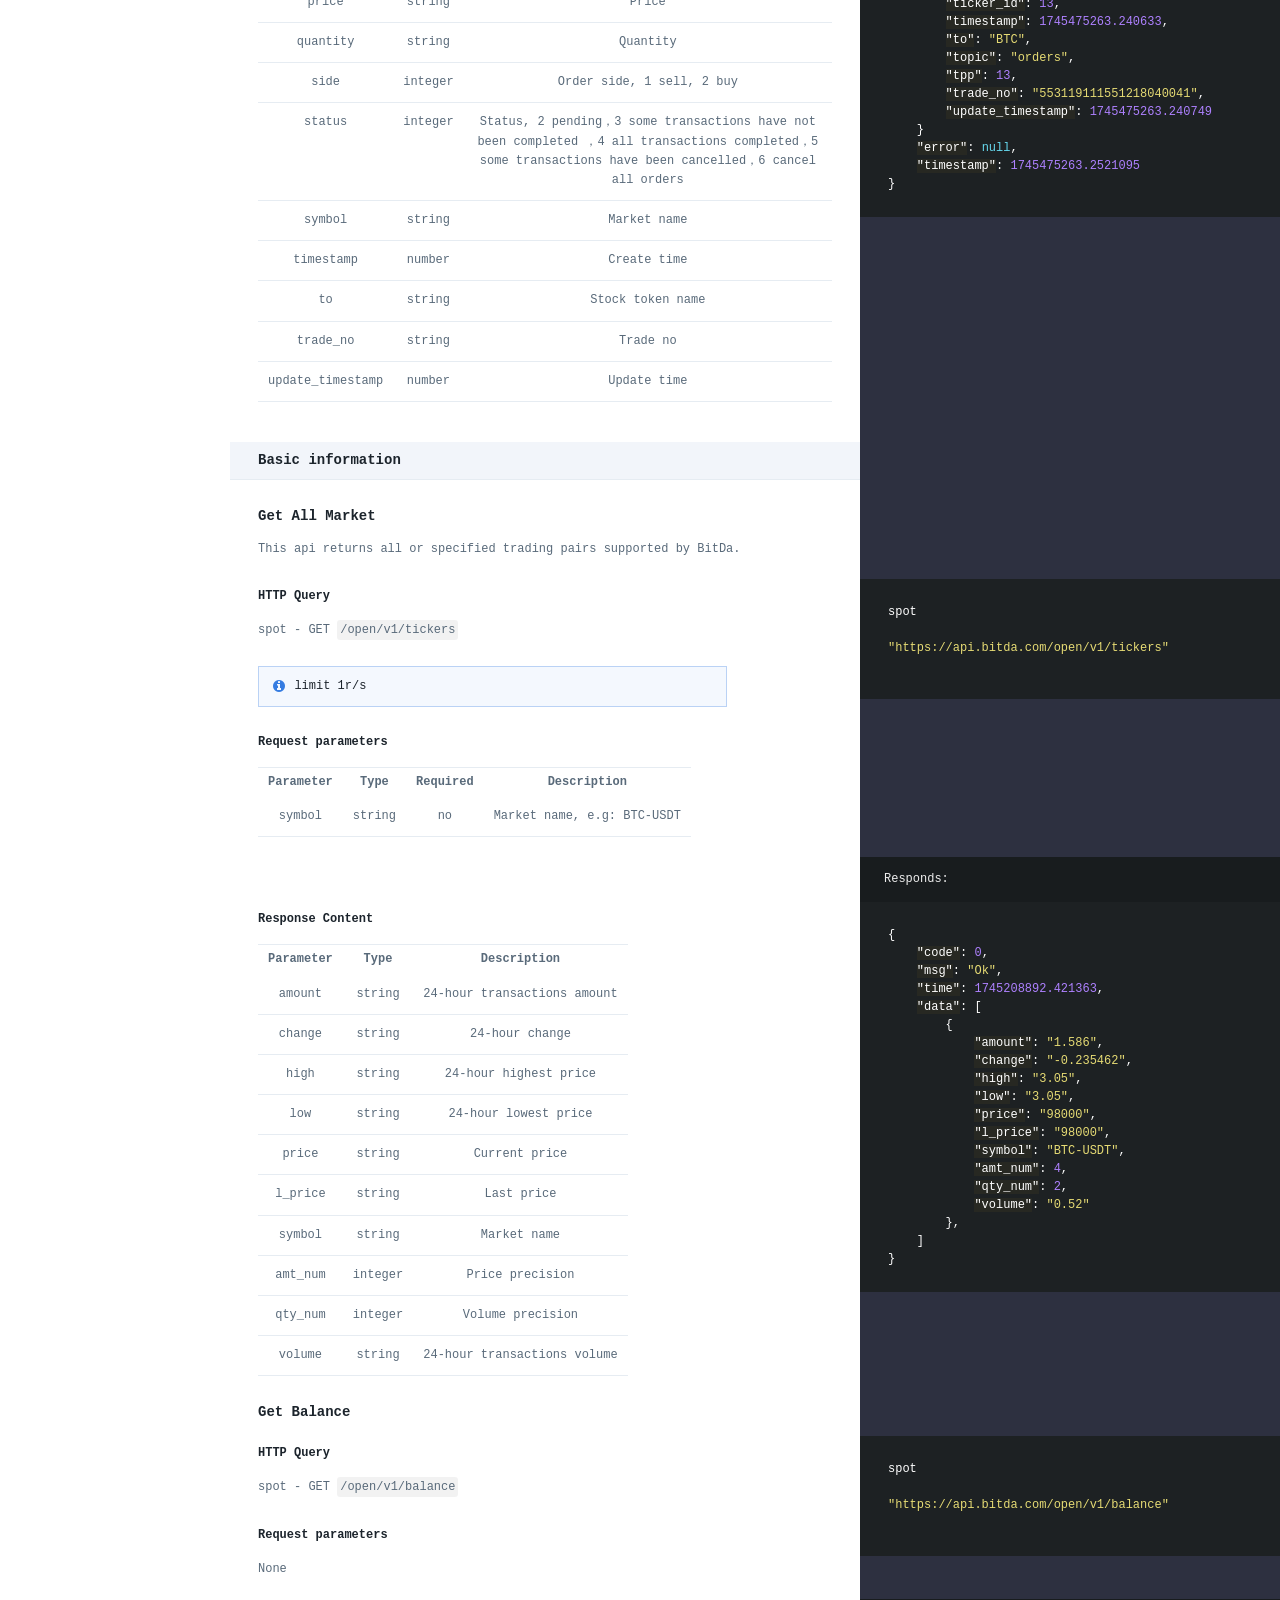
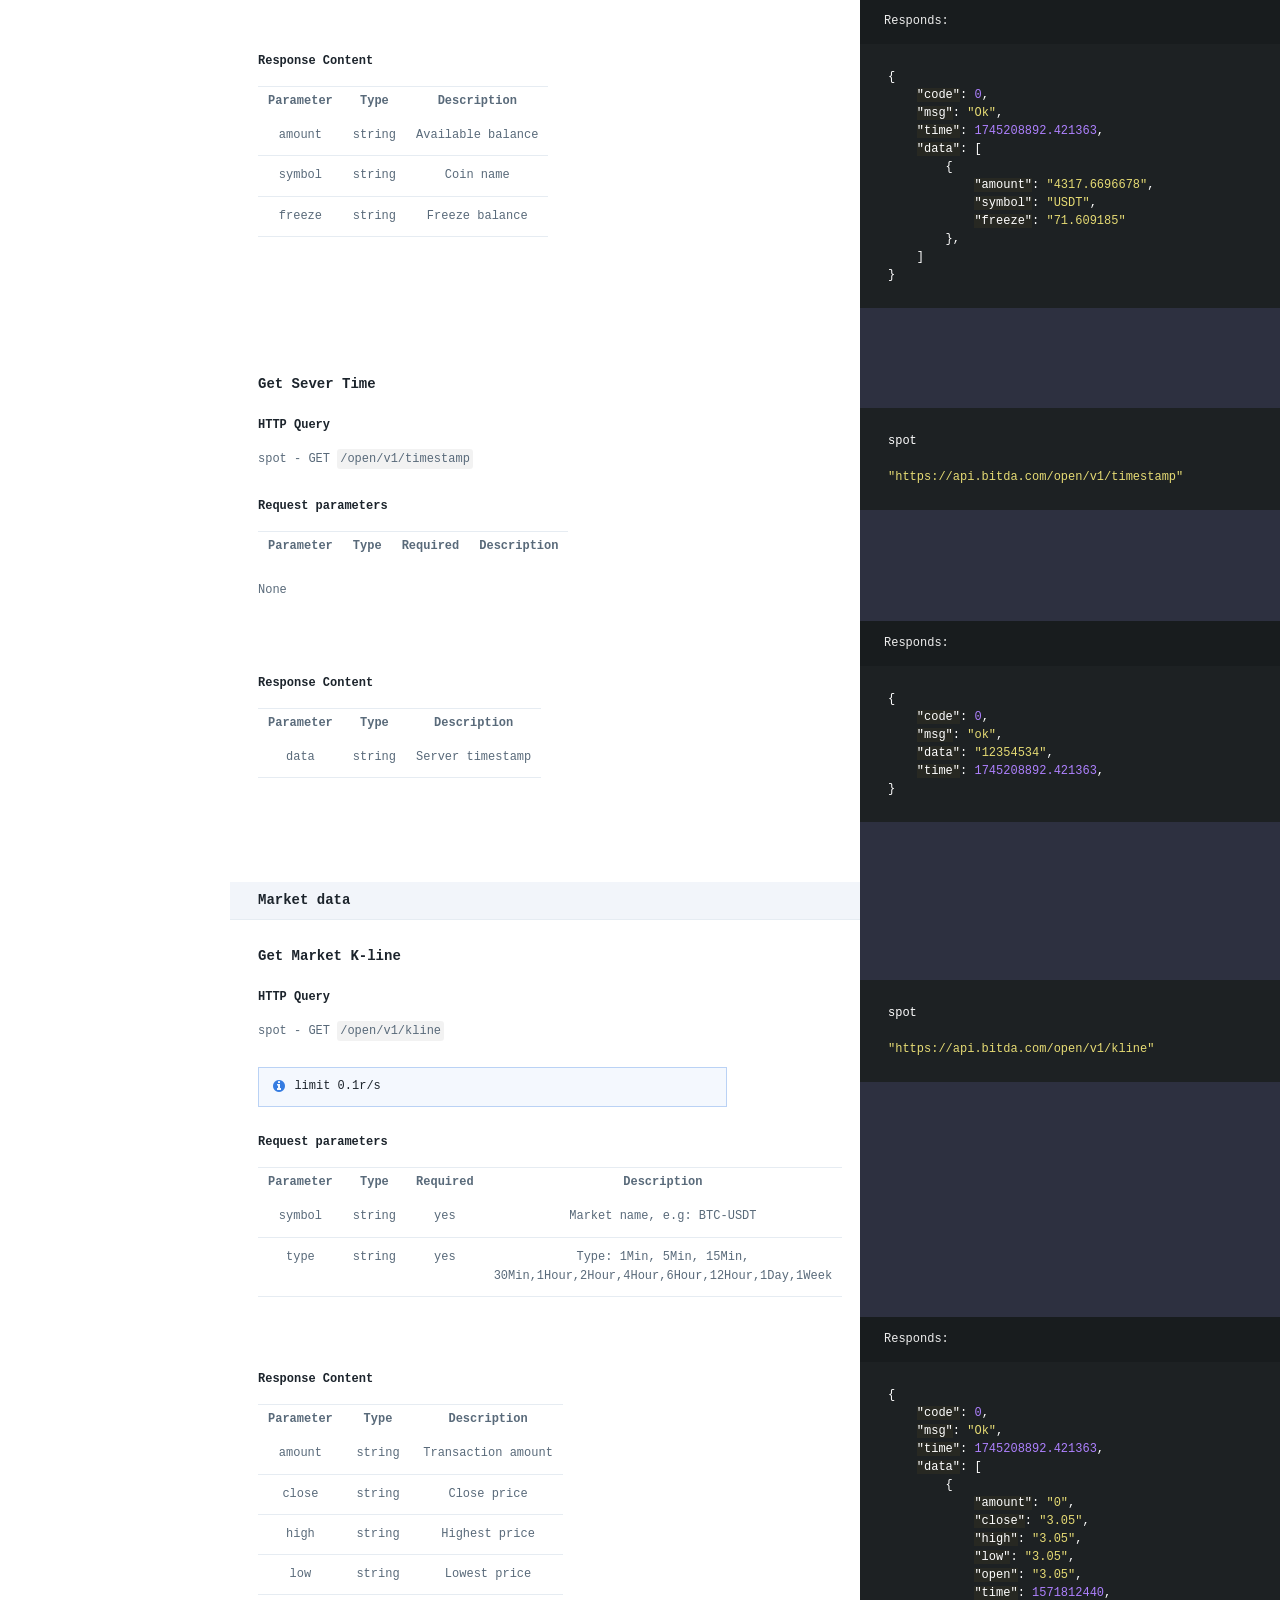
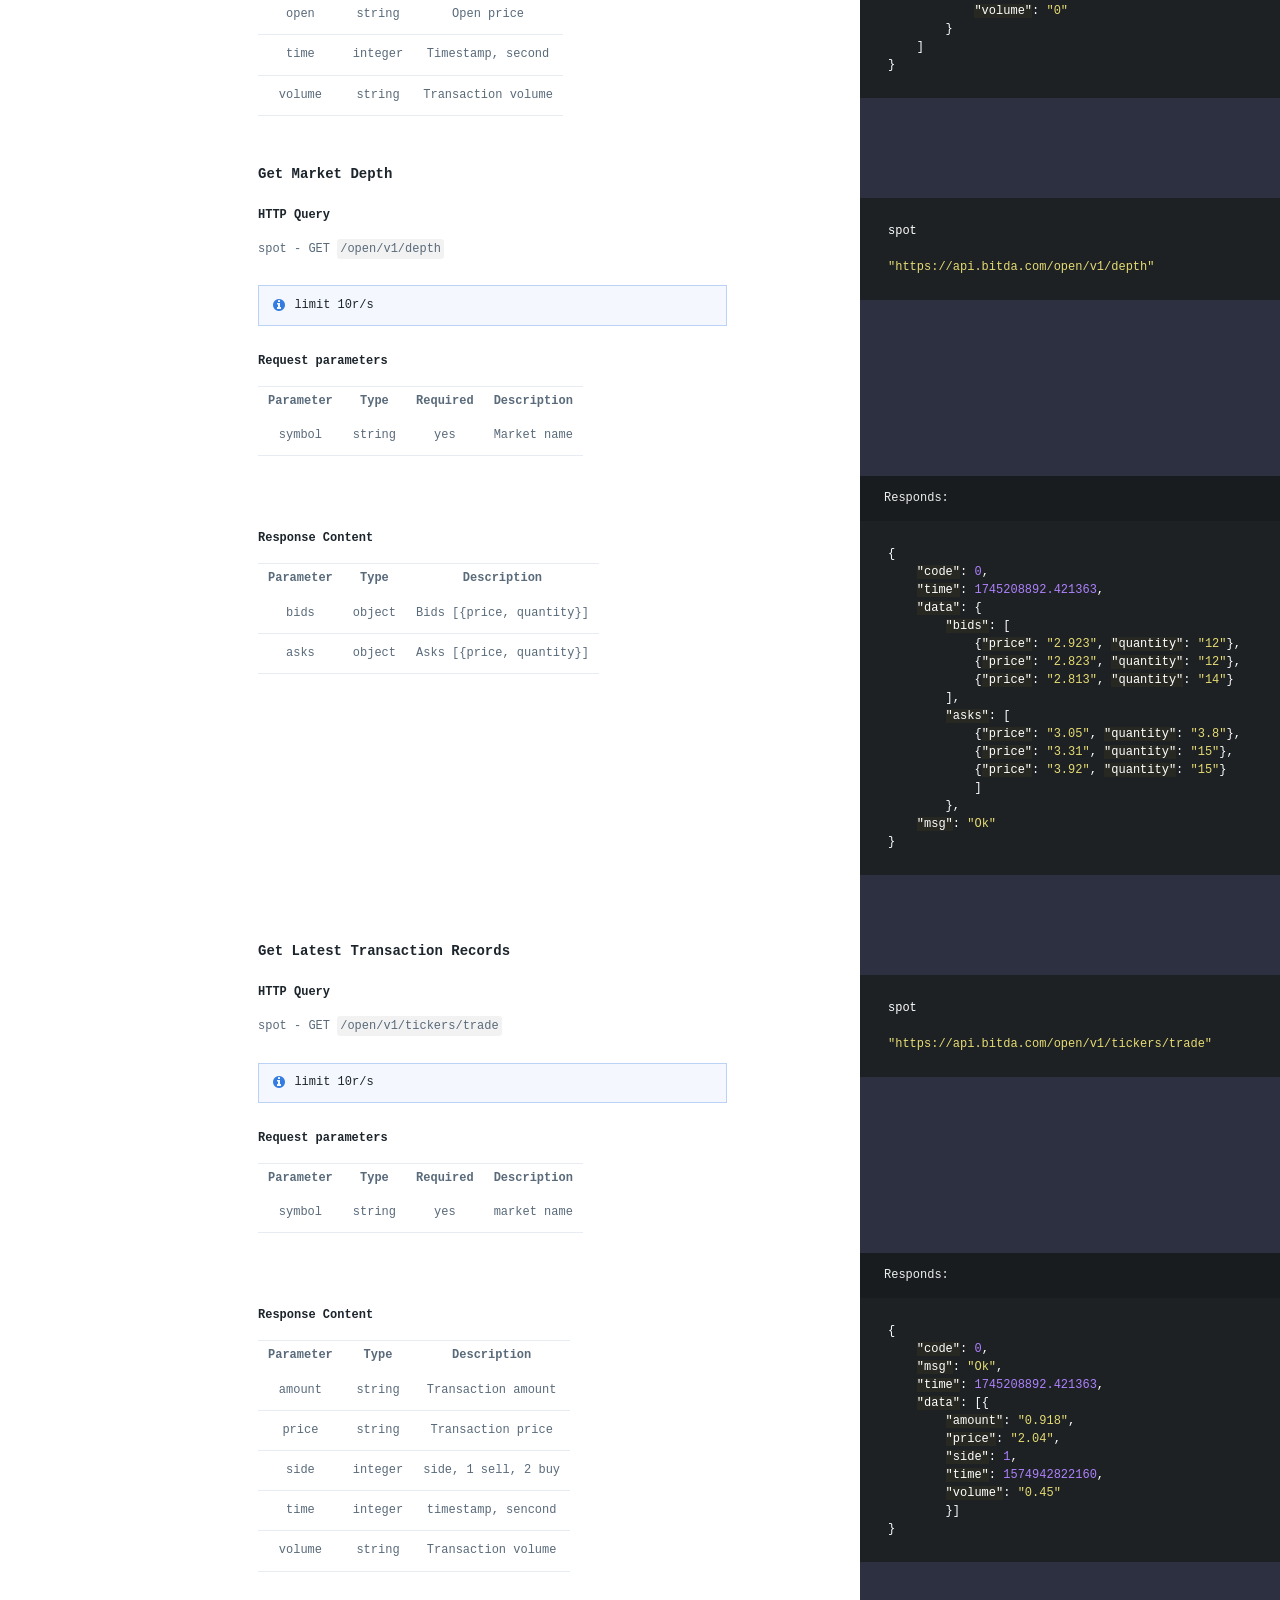
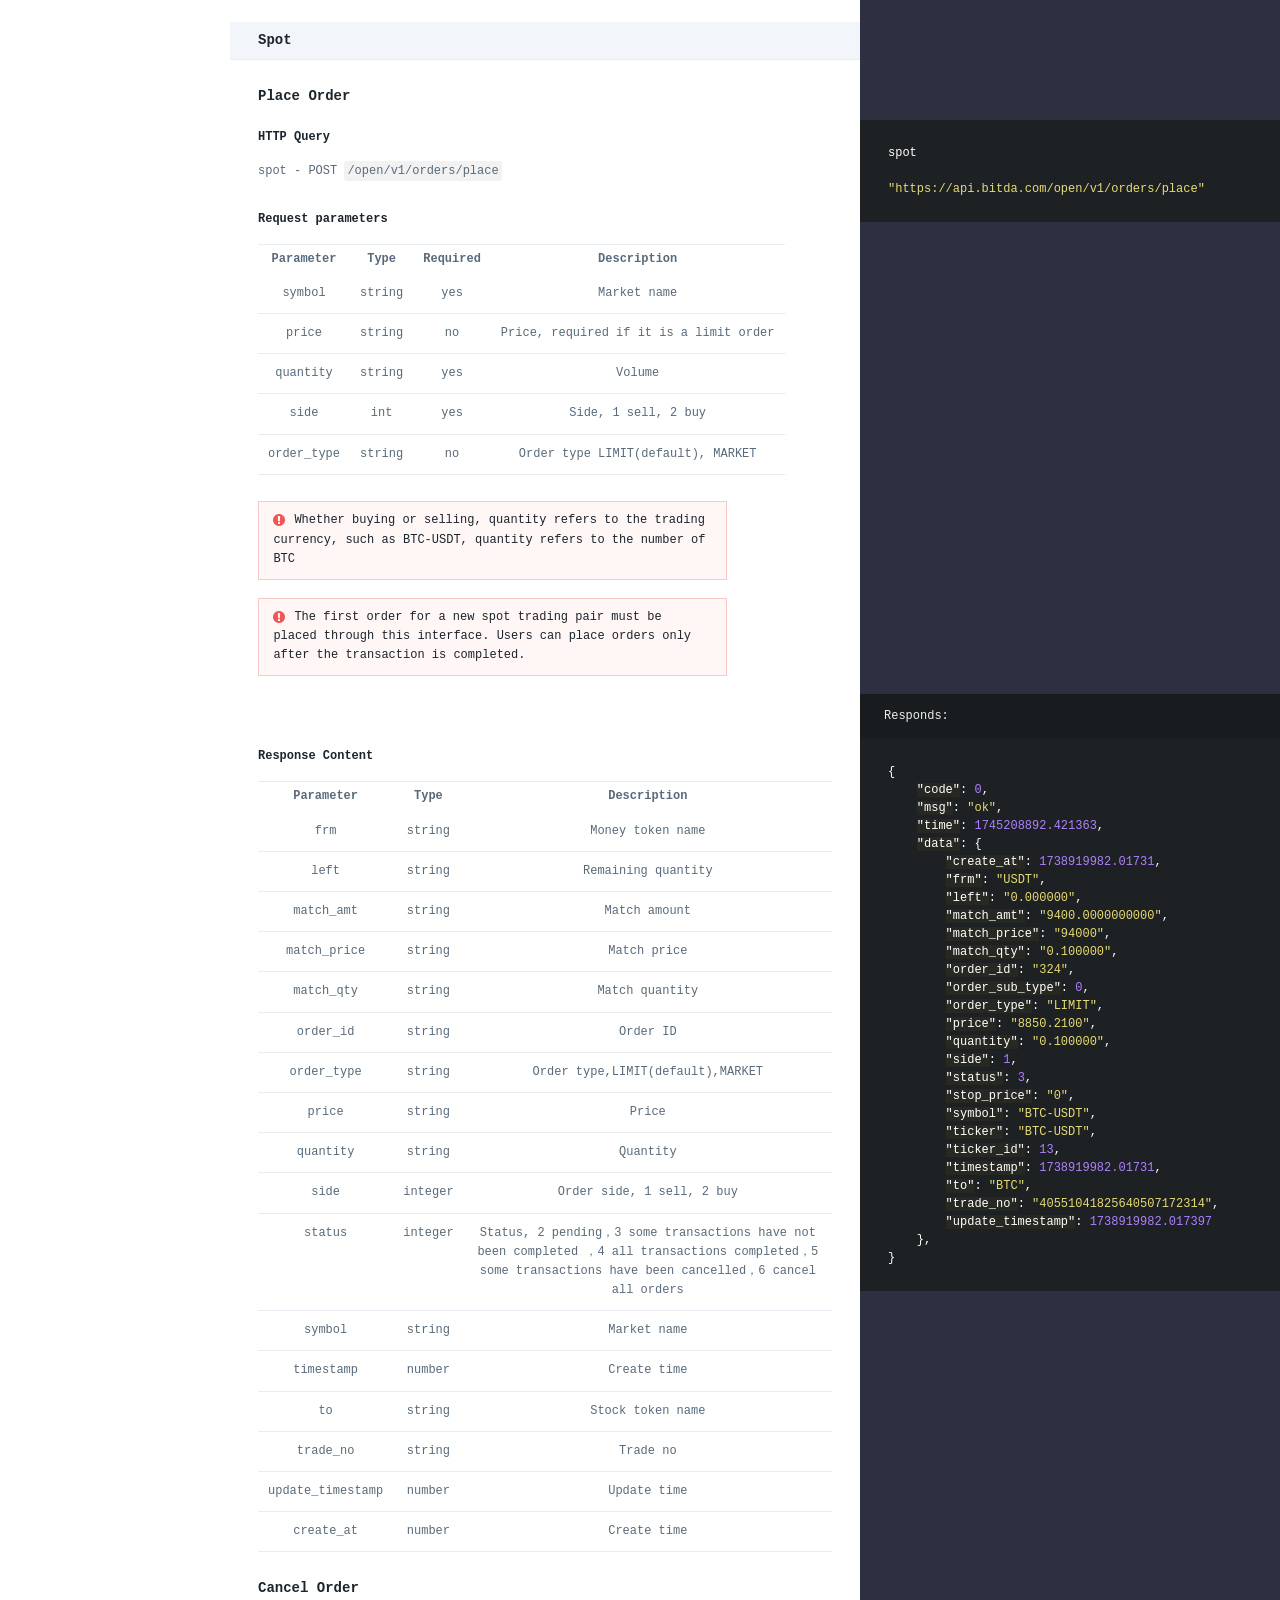
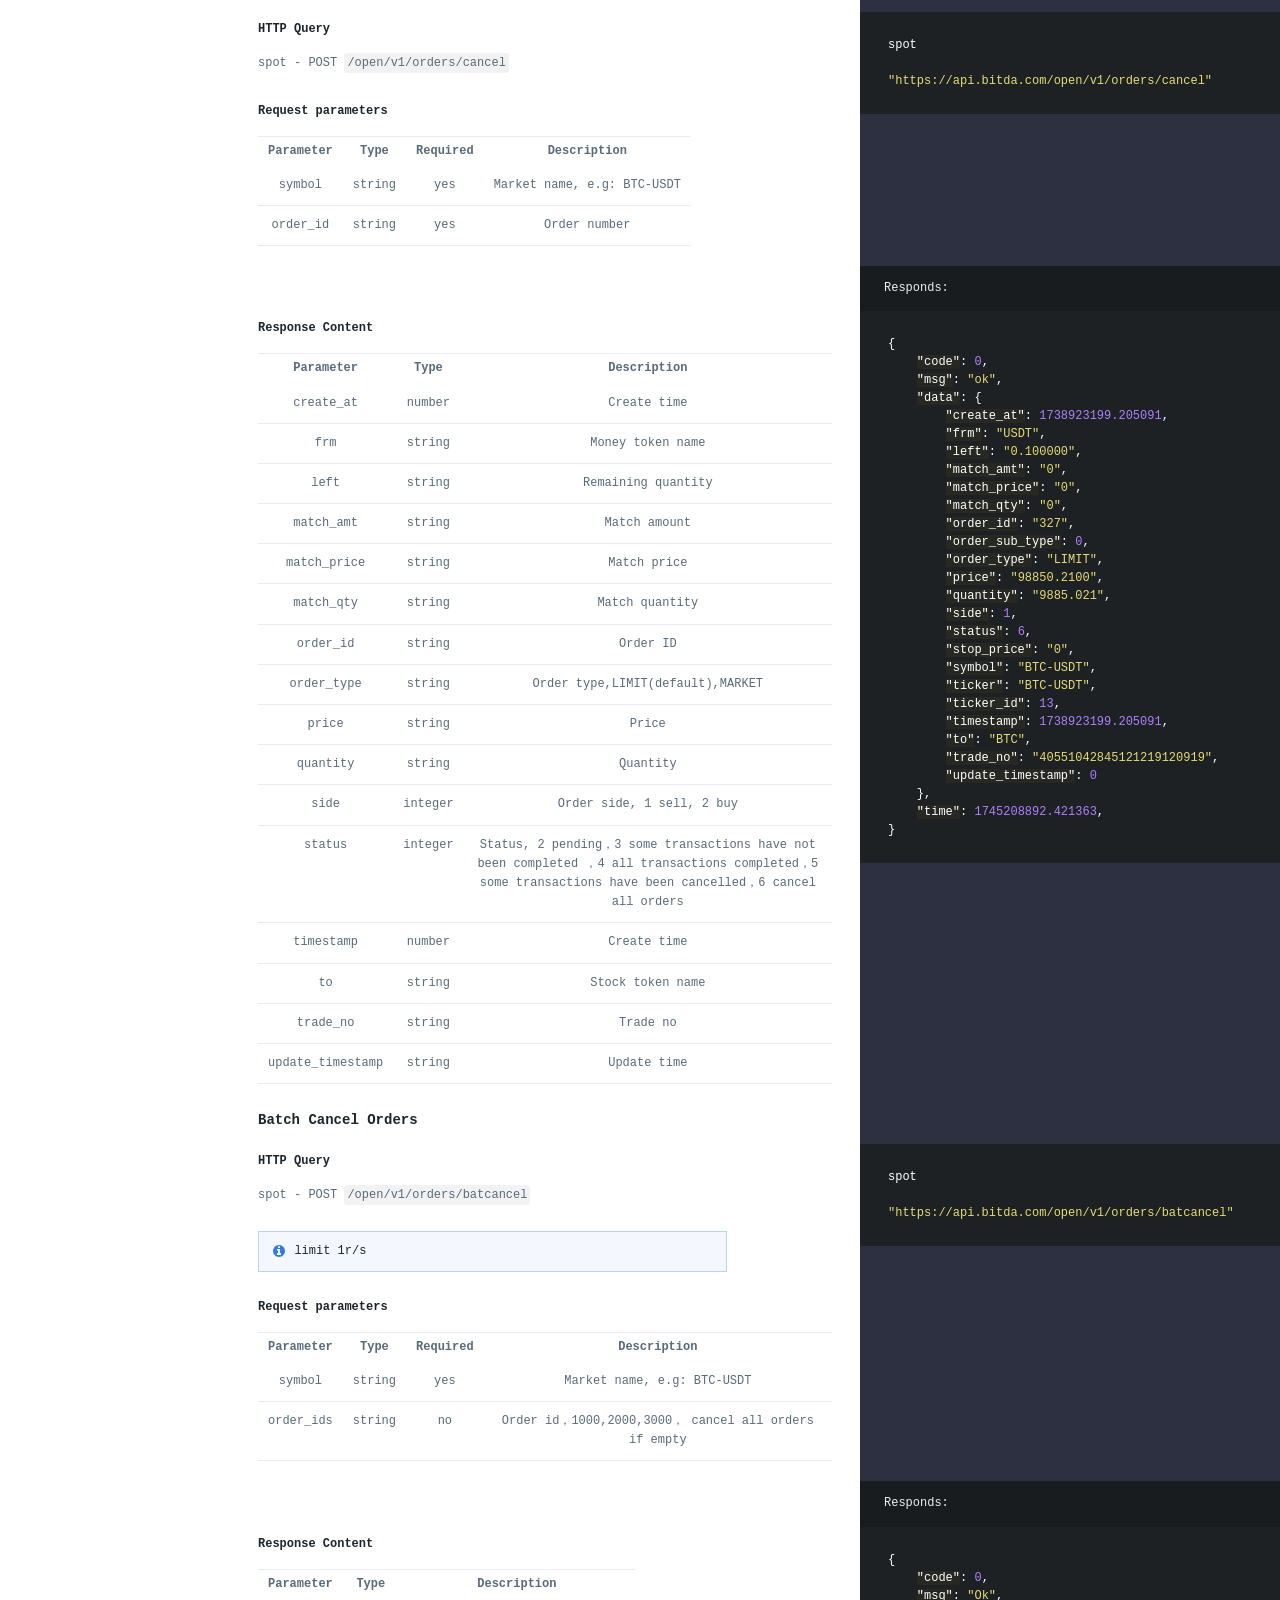
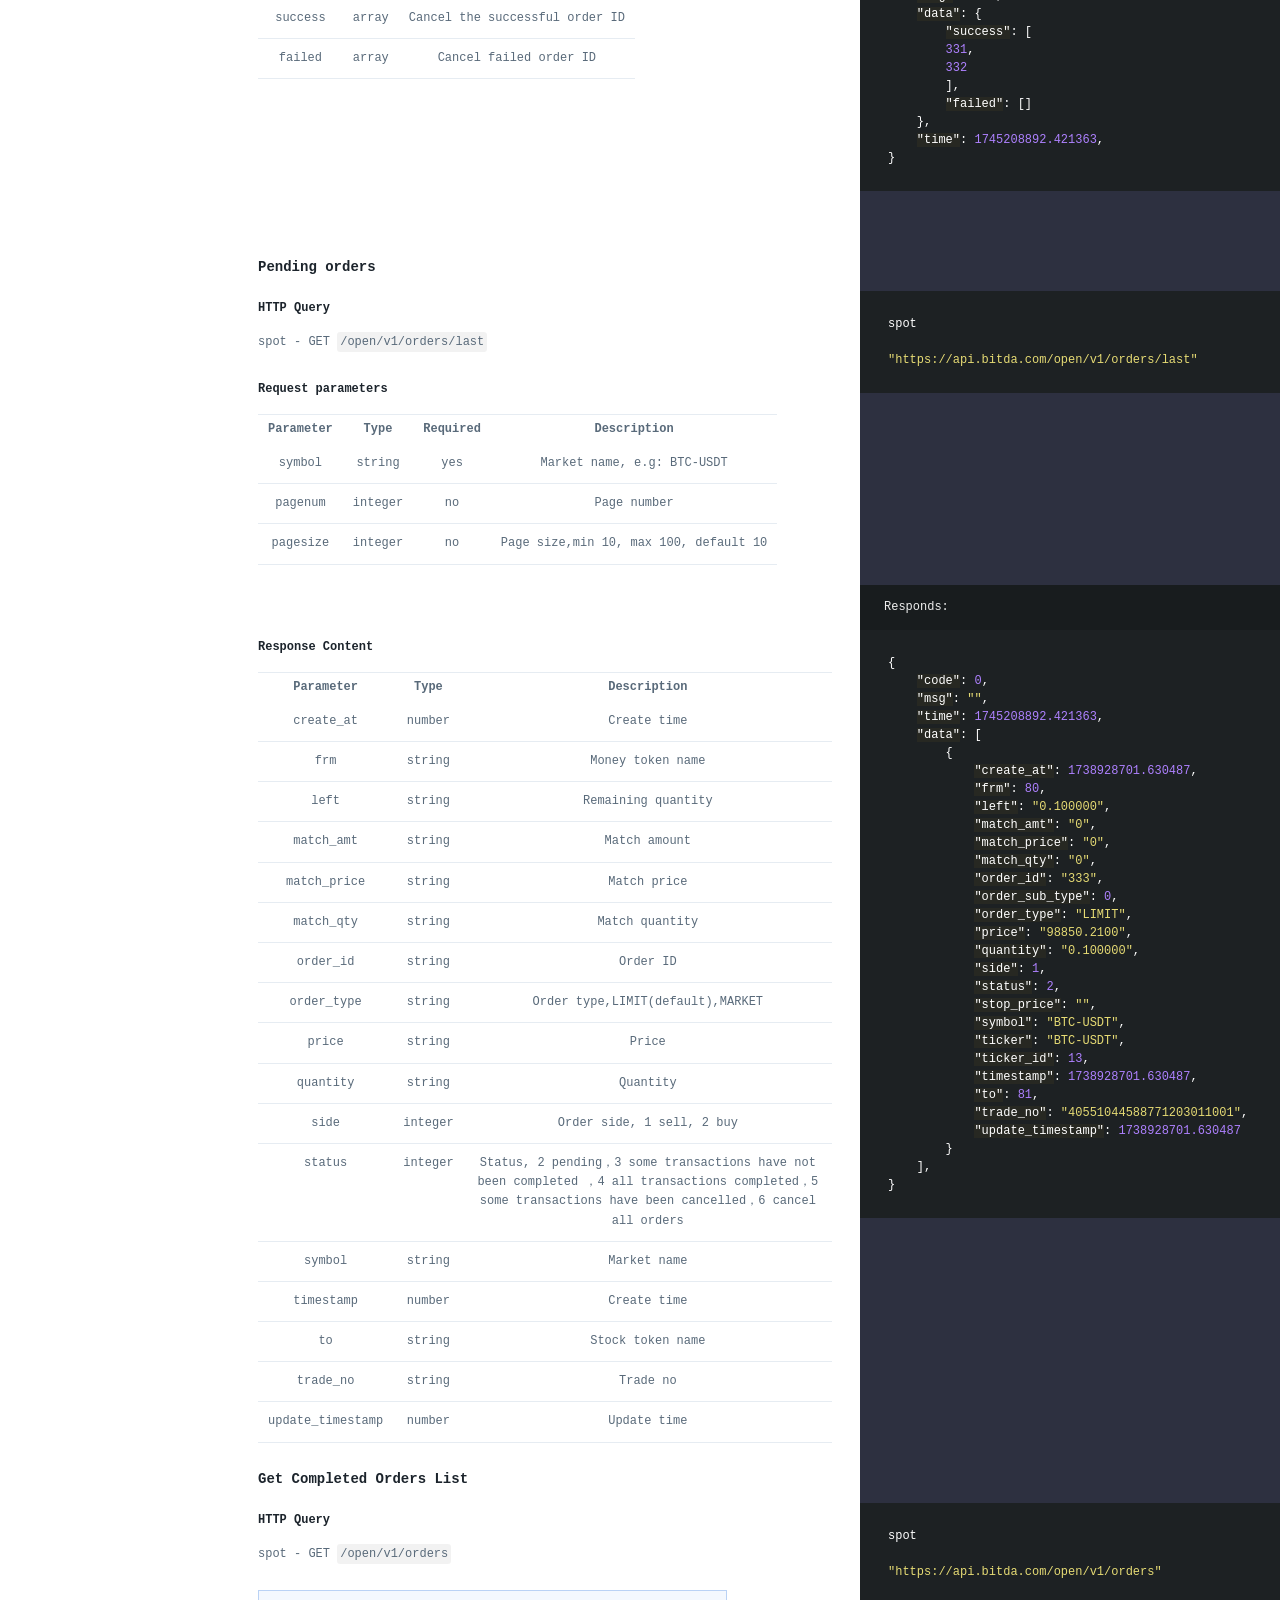
==== commit e25dba6b: "publish: update generated from commit a7ae74132bb333509e38b783acd9fb6a25e13409" ====
--- a/spot/v1/en/index.html
+++ b/spot/v1/en/index.html
@@ -490,7 +490,7 @@
 <p>https://api.bitda.com</p>
 <h2 id='websocket-host'>Websocket host:</h2>
 <p>spot
-    wss://api.bitda.com/ws</p>
+    wss://ws.bitda.com/ws</p>
 <h2 id='verification-notice'>Verification Notice</h2>
 <ol>
 <li><p>All portals need to conduct verification. Parameters are &quot;client_id&quot;,&quot;ts&quot;,&quot;Nonce&quot;,&quot;sign&quot;. &quot;client_id&quot; is the api key. &quot;client_key&quot; is the secret key. Please be careful.</p></li>
@@ -3042,7 +3042,7 @@
 <span class="n">asyncio</span><span class="p">.</span><span class="n">set_event_loop_policy</span><span class="p">(</span><span class="n">uvloop</span><span class="p">.</span><span class="n">EventLoopPolicy</span><span class="p">())</span>
 
 <span class="c1"># spot
-</span><span class="n">host</span> <span class="o">=</span> <span class="s">"wss://api.bitda.com/ws"</span>
+</span><span class="n">host</span> <span class="o">=</span> <span class="s">"wss://ws.bitda.com/ws"</span>
 <span class="n">client_id</span> <span class="o">=</span> <span class="s">""</span>
 <span class="n">client_key</span> <span class="o">=</span> <span class="s">""</span>
 
